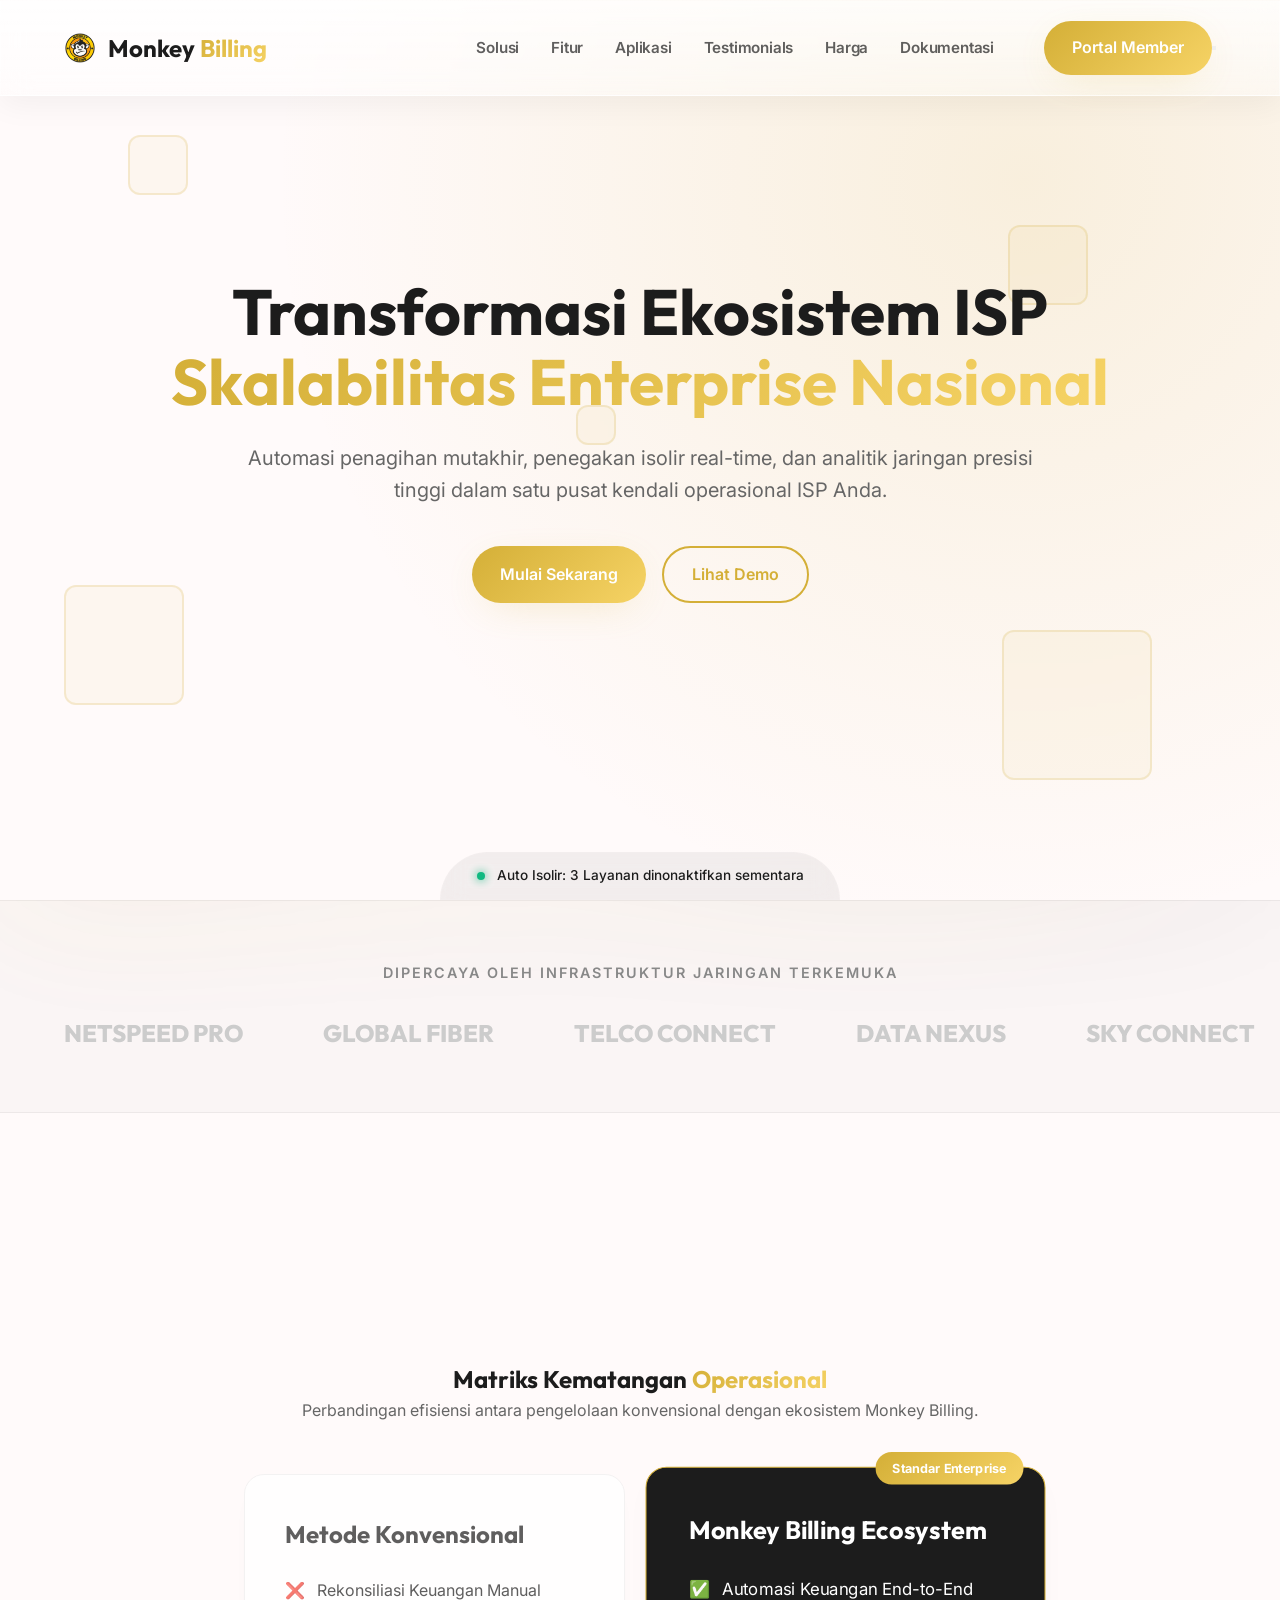
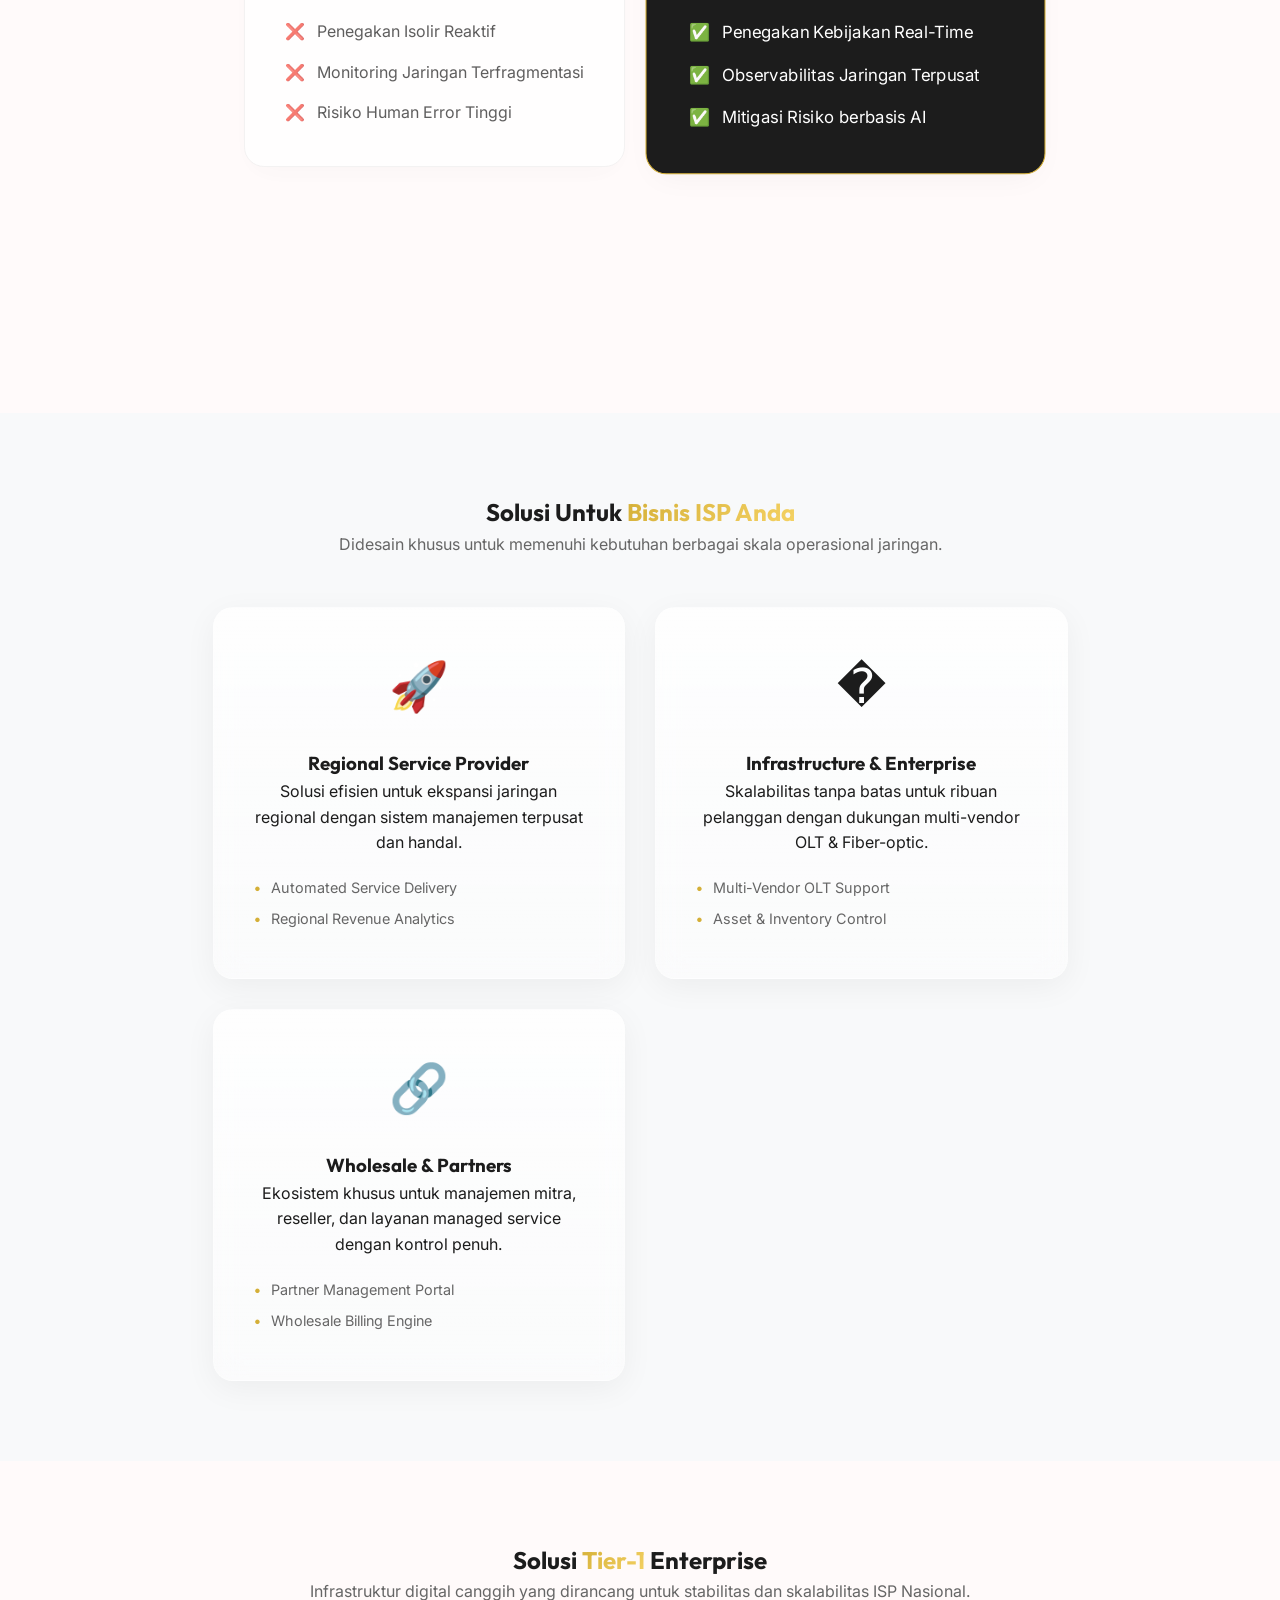
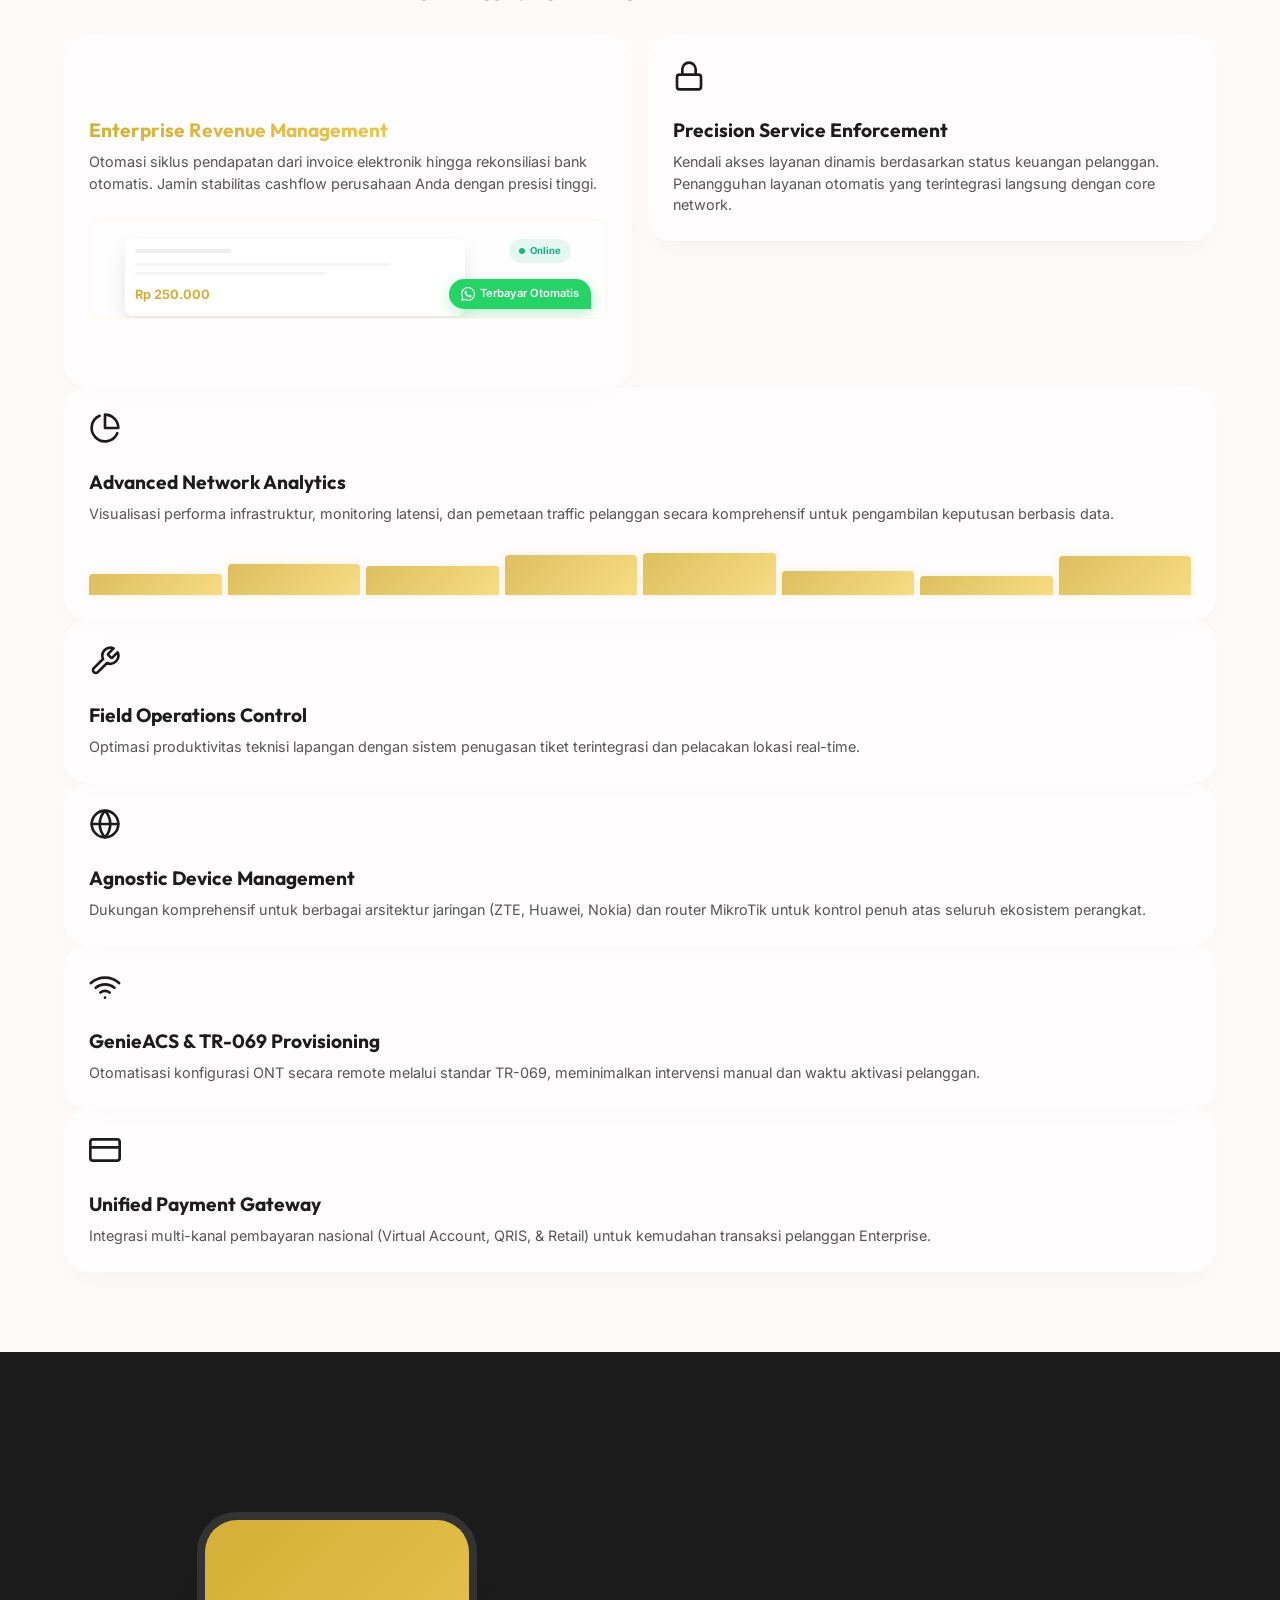
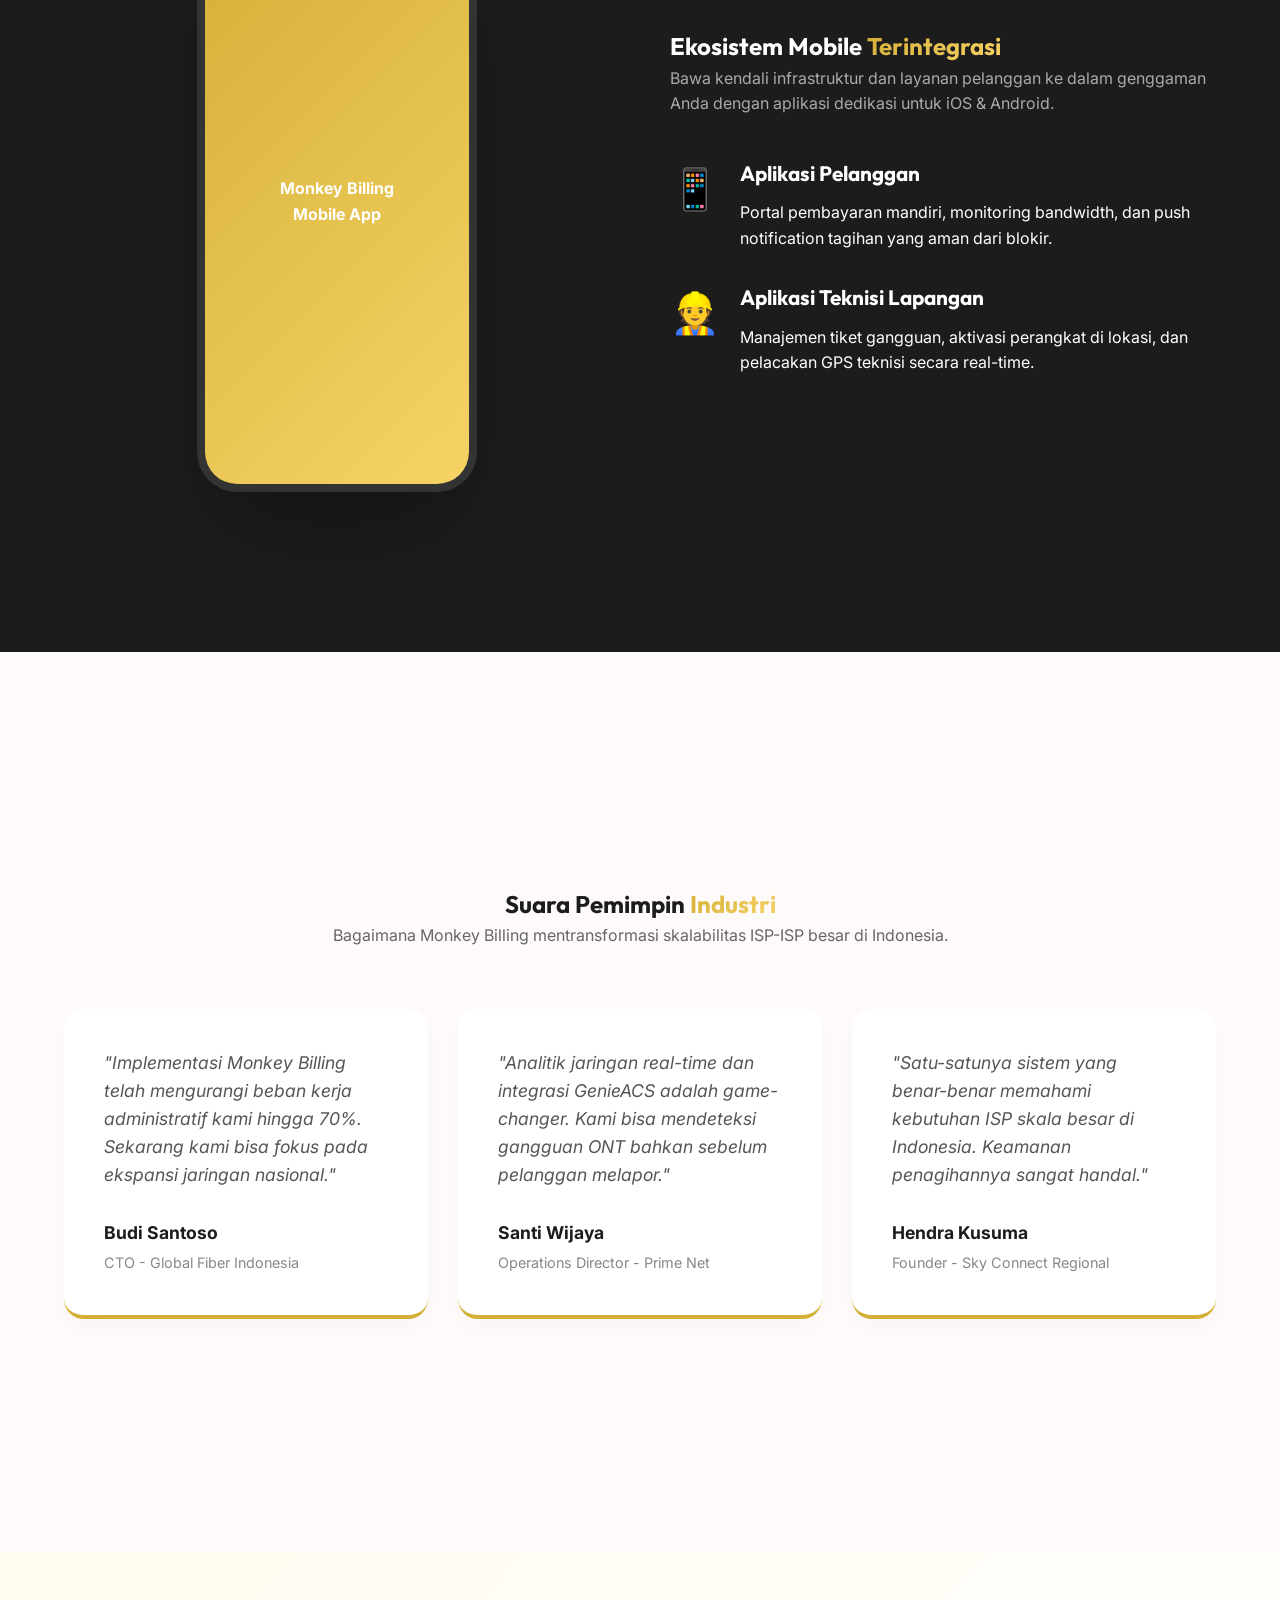
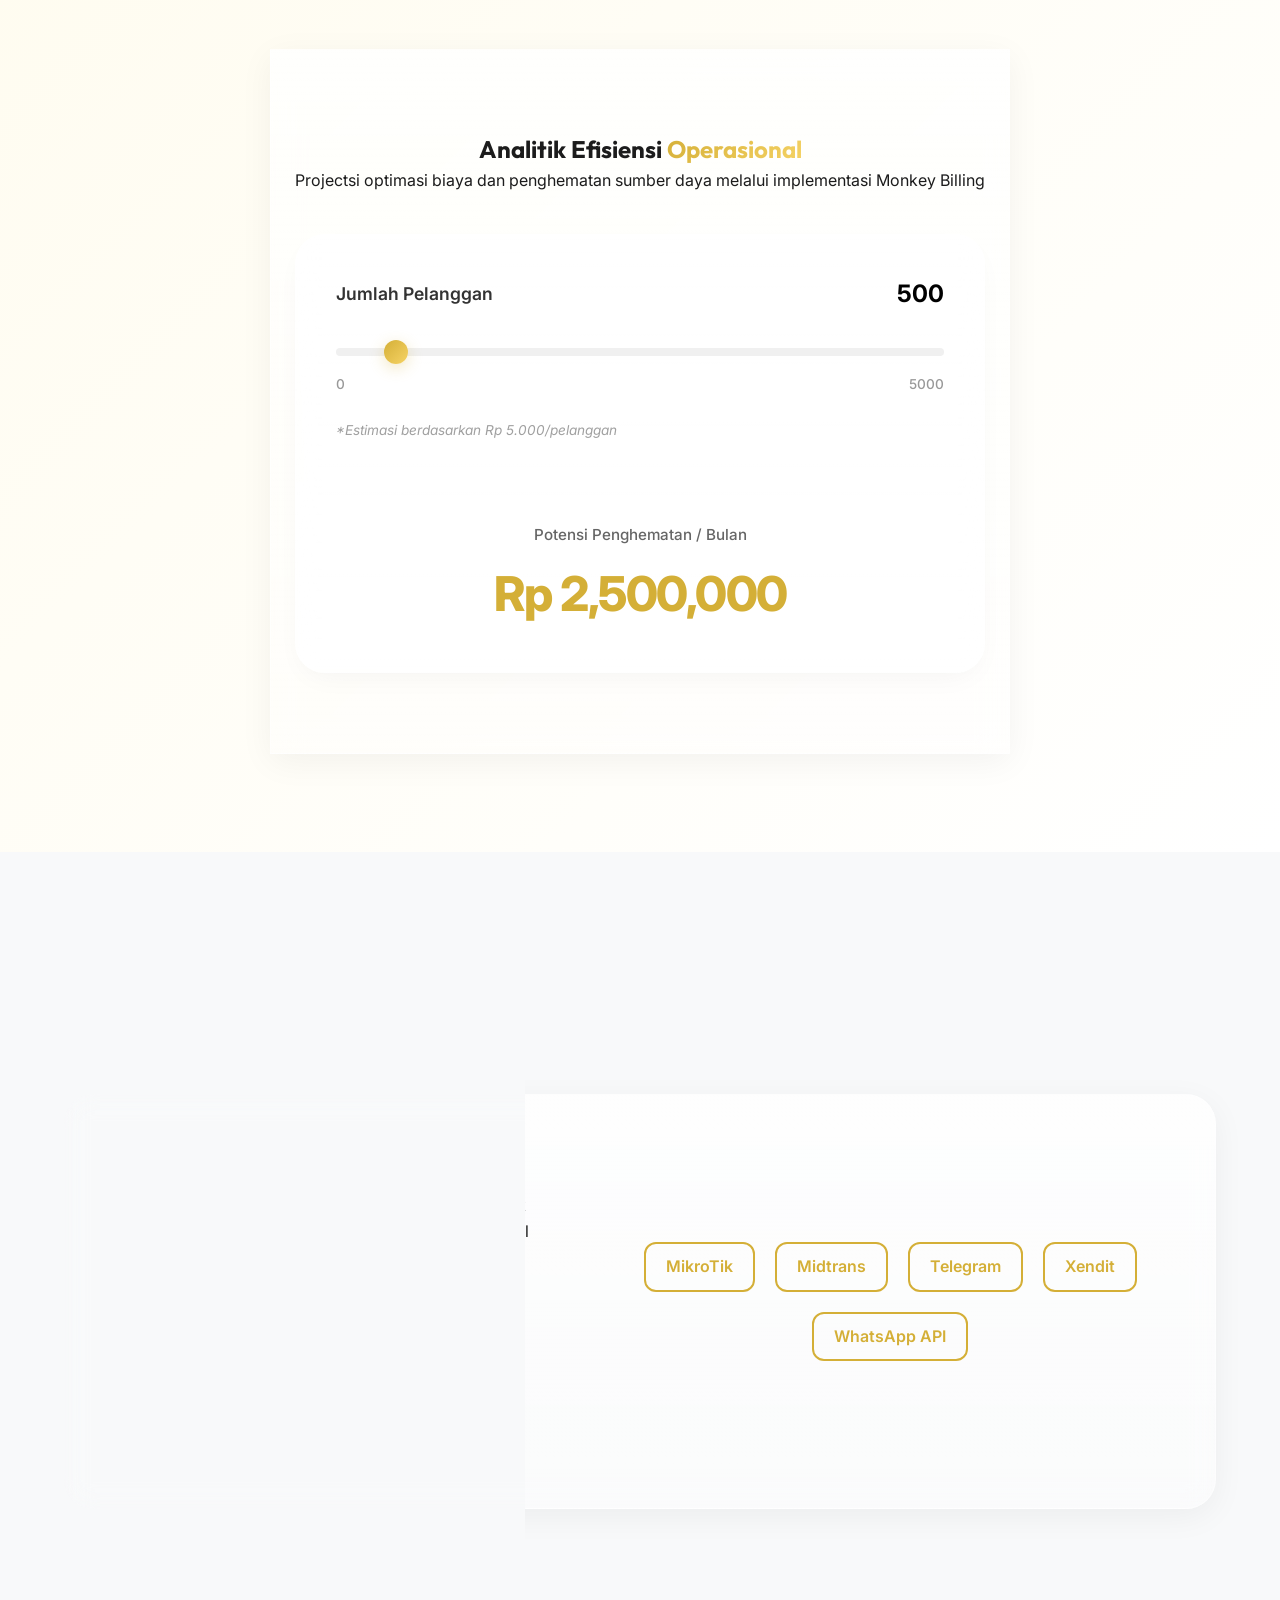
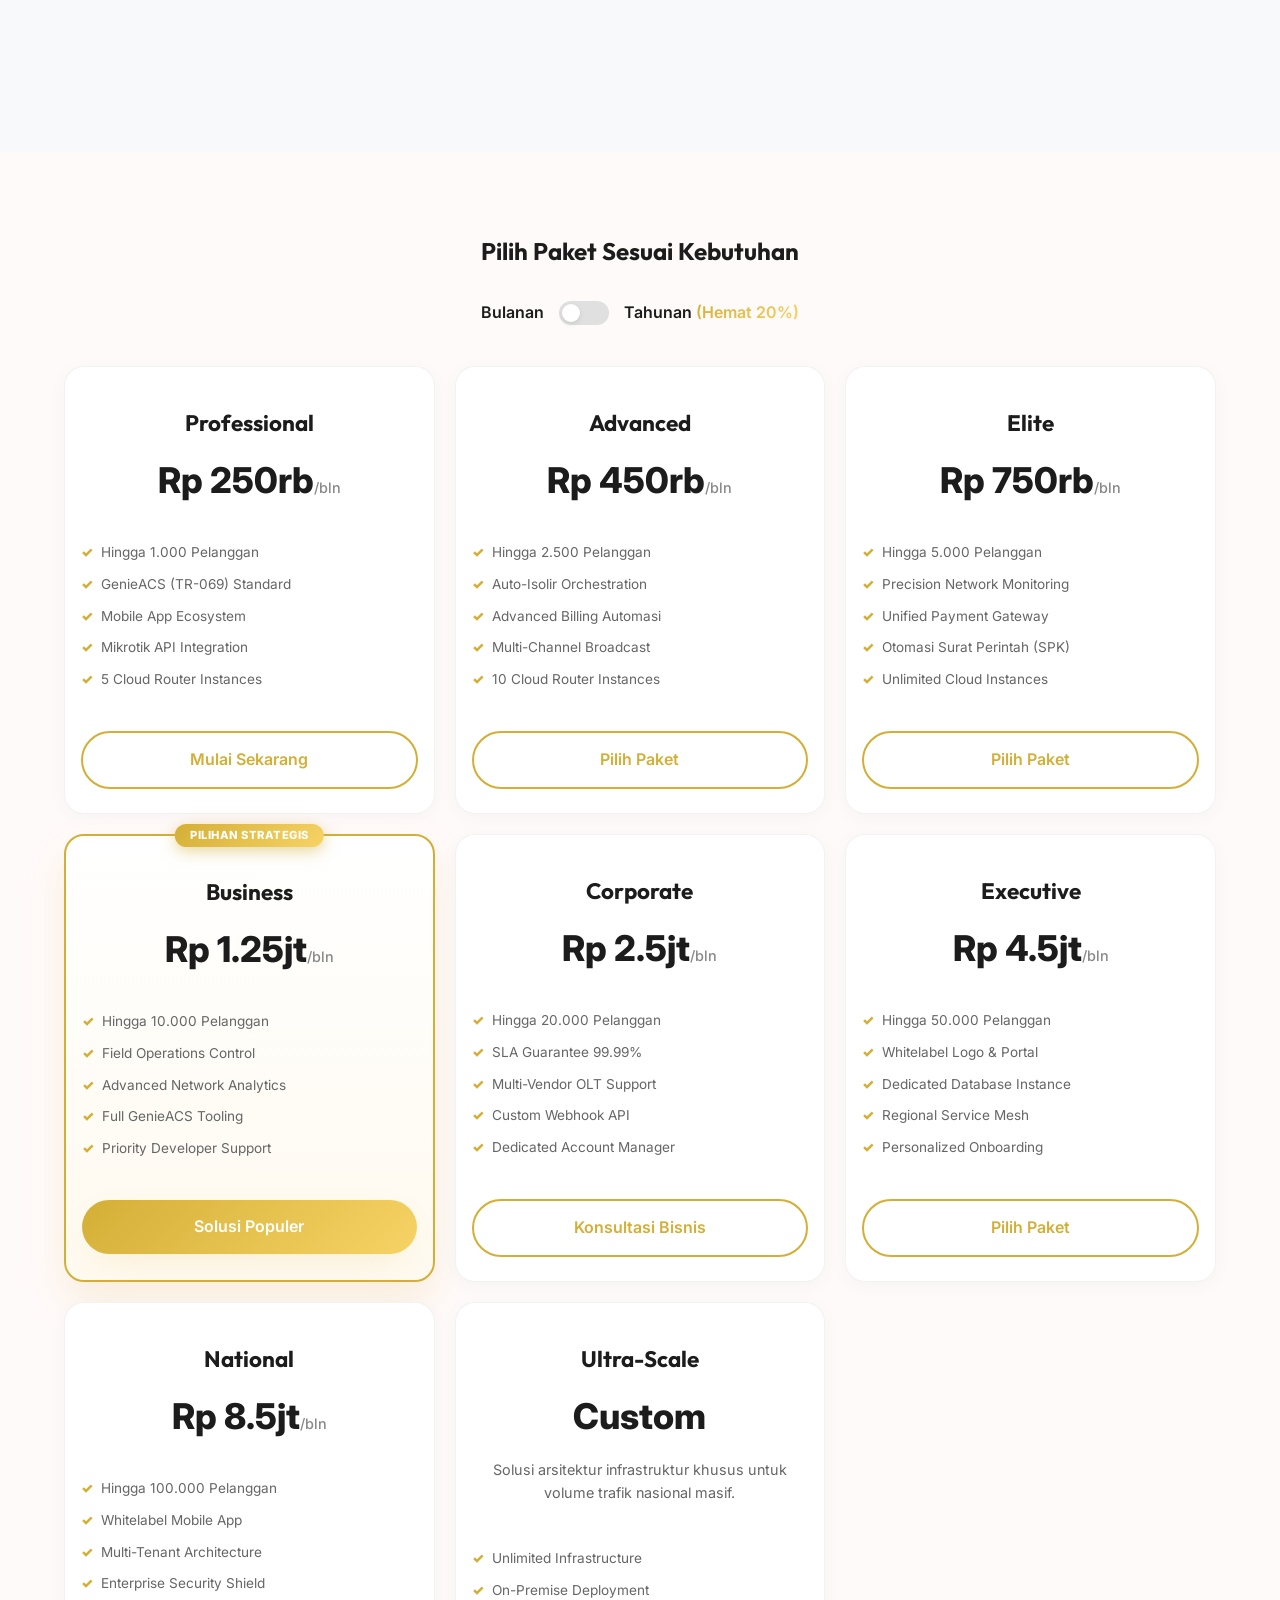
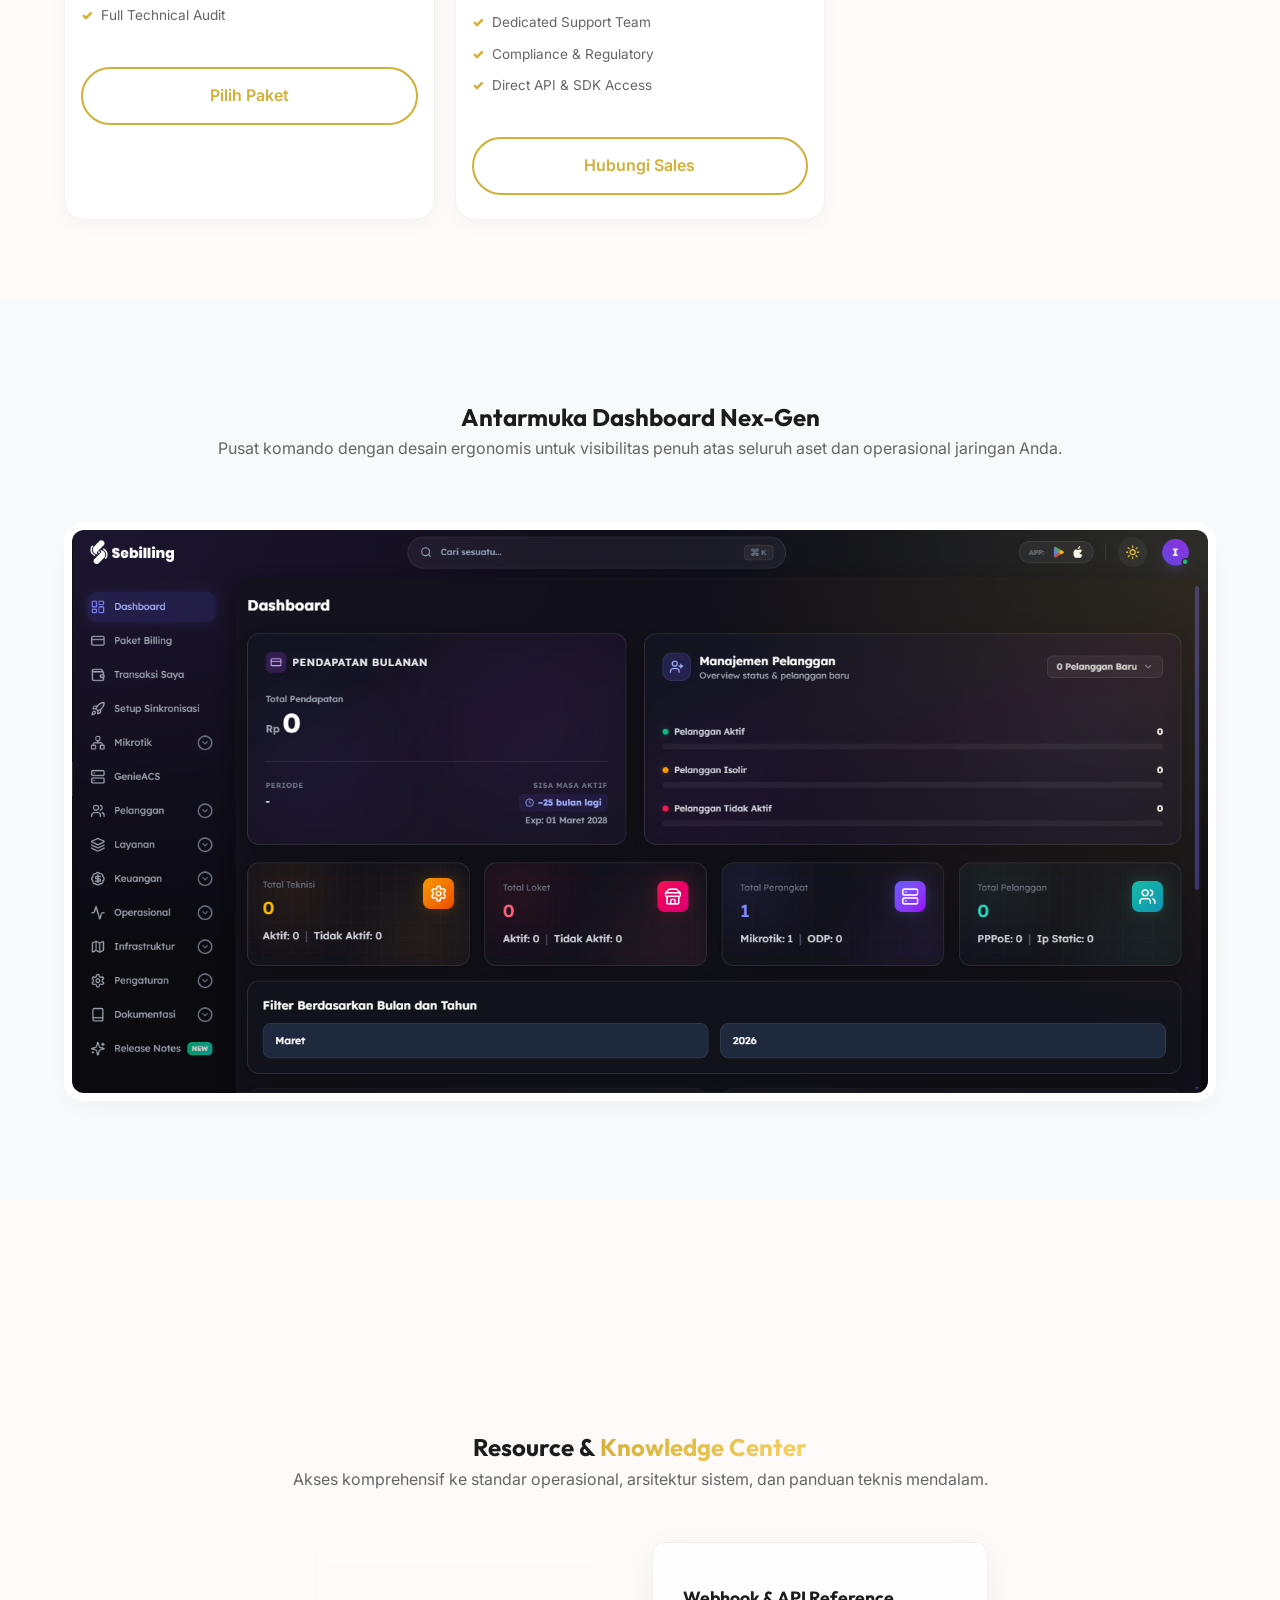
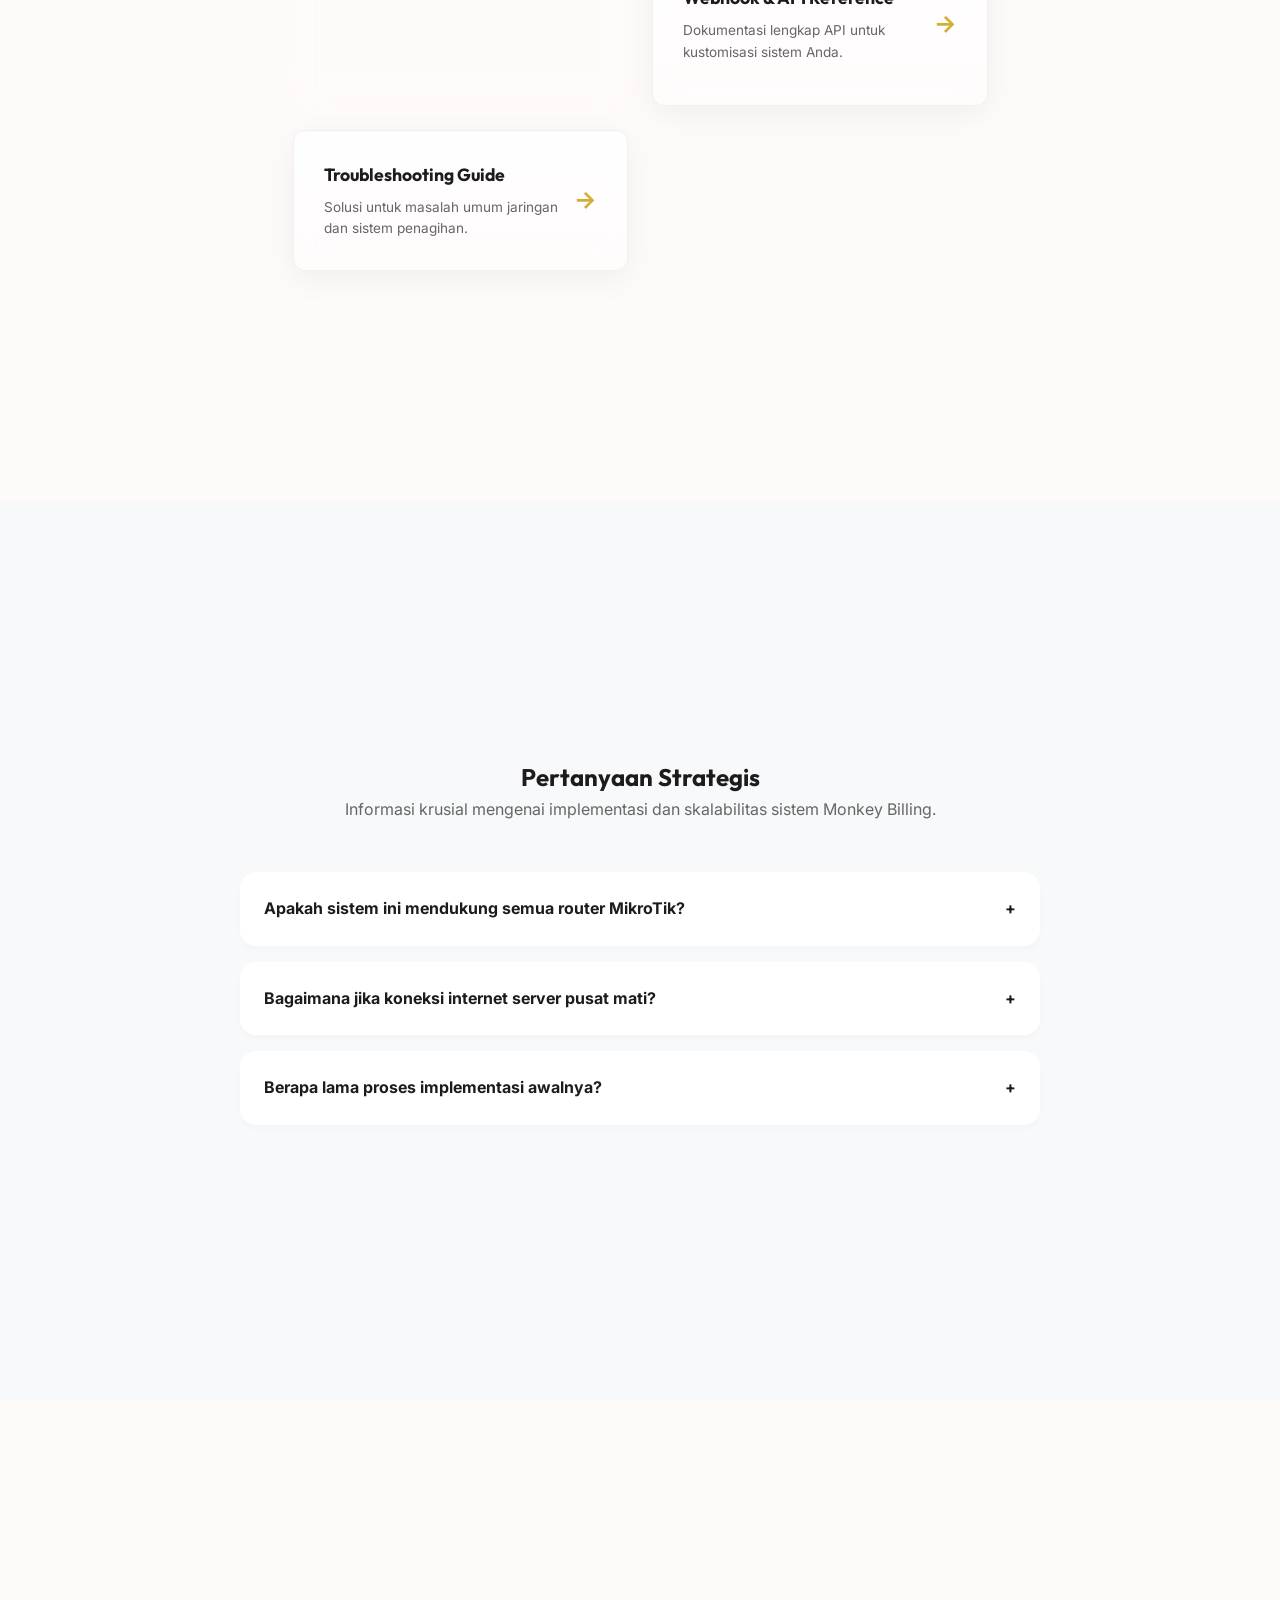
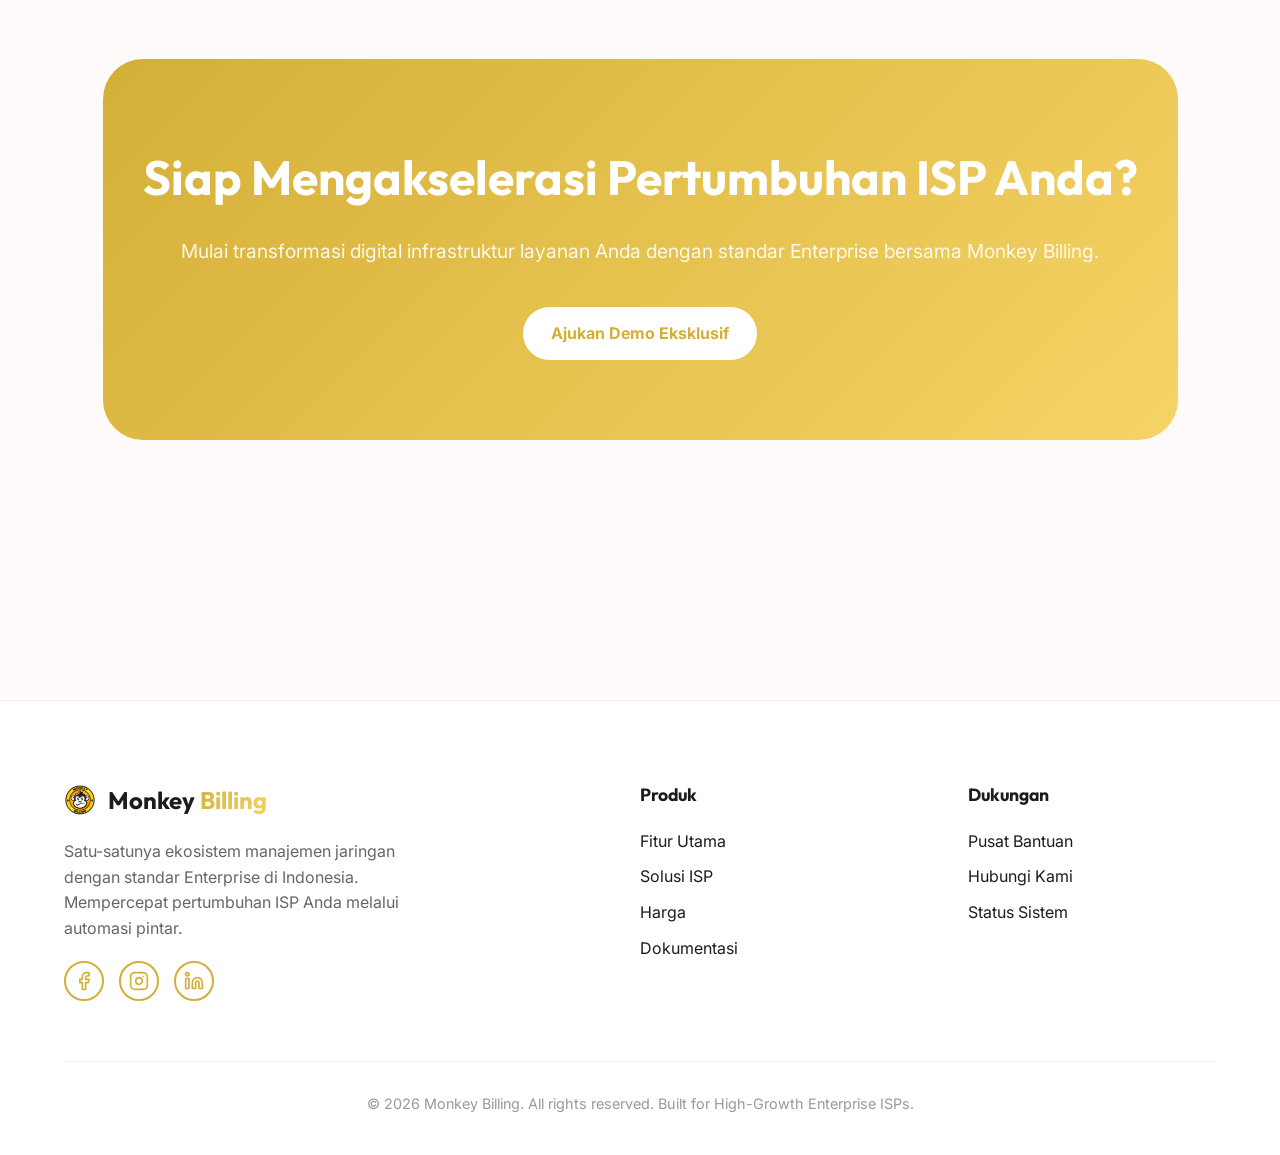
==== index.html @ 2aeefb08 "feat: redesign landing page for Enterprise market, optimize 8-tier pricing grid, and enhance feature" ====
<!DOCTYPE html>
<html lang="id">

<head>
    <meta charset="UTF-8">
    <meta name="viewport" content="width=device-width, initial-scale=1.0">
    <title>Monkey Billing - Ekosistem Manajemen ISP & Skalabilitas Enterprise</title>
    <meta name="description"
        content="Platform manajemen ISP terpadu untuk skala Enterprise. Automasi penagihan mutakhir, penegakan isolir real-time, dan analitik jaringan presisi tinggi.">
    <link rel="stylesheet" href="style.css">
</head>

<body>
    <!-- Background Mesh -->
    <div class="mesh-bg">
        <div class="mesh-circle"></div>
        <div class="mesh-circle"></div>
    </div>

    <!-- Navbar -->
    <nav class="navbar glass">
        <div class="container nav-content">
            <a href="#" class="logo">
                <img src="image/logo_monkey_billing.png" alt="Monkey Billing Logo" class="logo-img">
                <span class="logo-text">Monkey <span class="text-gradient">Billing</span></span>
            </a>
            <ul class="nav-links">
                <li><a href="#solusi">Solusi</a></li>
                <li><a href="#fitur">Fitur</a></li>
                <li><a href="#aplikasi">Aplikasi</a></li>
                <li><a href="#testimonials">Testimonials</a></li>
                <li><a href="#harga" class="nav-link">Harga</a></li>
                <li><a href="#dokumentasi" class="nav-link">Dokumentasi</a></li>
                <li class="mobile-only"><a href="auth.html" class="btn btn-primary mobile-cta">Portal Member</a></li>
            </ul>
            <div class="nav-cta">
                <a href="auth.html" class="btn btn-primary">Portal Member</a>
            </div>
            <button class="menu-toggle" id="menu-toggle" aria-label="Toggle Menu">
                <span></span>
                <span></span>
                <span></span>
            </button>
        </div>
    </nav>

    <main>
        <!-- Hero Section -->
        <section class="hero" id="home">
            <div class="hero-bg-waves"></div>
            <!-- Floating Background Elements -->
            <div class="hero-floating-boxes">
                <div class="floating-box box-1"></div>
                <div class="floating-box box-2"></div>
                <div class="floating-box box-3"></div>
                <div class="floating-box box-4"></div>
                <div class="floating-box box-5"></div>
            </div>
            <div class="container hero-grid">
                <div class="hero-text reveal hero-text-centered">
                    <h1 class="hero-title">Transformasi Ekosistem ISP <br><span class="text-gradient">Skalabilitas
                            Enterprise Nasional</span></h1>
                    <p class="hero-subtitle hero-subtitle-centered">Automasi penagihan mutakhir, penegakan isolir
                        real-time, dan analitik jaringan presisi tinggi dalam satu pusat kendali operasional ISP Anda.
                    </p>
                    <div class="hero-actions hero-actions-centered">
                        <a href="#" class="btn btn-primary">Mulai Sekarang</a>
                        <a href="#" class="btn btn-outline">Lihat Demo</a>
                    </div>
                </div>
            </div>
            <div class="hero-live-ticker glass-dark">
                <div class="ticker-content">
                    <span class="ticker-dot"></span>
                    <span id="ticker-text">Status Jaringan Nasional: 84 Nodes Beroperasi Optimal</span>
                </div>
            </div>
        </section>

        <!-- Partner Logos Marquee -->
        <section class="partners-marquee-section">
            <div class="container">
                <p class="partners-title text-center">Dipercaya oleh Infrastruktur Jaringan Terkemuka</p>
                <div class="partners-marquee">
                    <div class="marquee-content">
                        <!-- We use text for now or placeholder logos if we had them, but standard practice is logos -->
                        <span class="partner-logo">NETSPEED PRO</span>
                        <span class="partner-logo">GLOBAL FIBER</span>
                        <span class="partner-logo">TELCO CONNECT</span>
                        <span class="partner-logo">DATA NEXUS</span>
                        <span class="partner-logo">SKY CONNECT</span>
                        <span class="partner-logo">PRIME NET</span>
                        <!-- Duplicate for seamless loop -->
                        <span class="partner-logo">NETSPEED PRO</span>
                        <span class="partner-logo">GLOBAL FIBER</span>
                        <span class="partner-logo">TELCO CONNECT</span>
                        <span class="partner-logo">DATA NEXUS</span>
                        <span class="partner-logo">SKY CONNECT</span>
                        <span class="partner-logo">PRIME NET</span>
                    </div>
                </div>
            </div>
        </section>

        <!-- Operational Maturity Comparison -->
        <section class="section-padding" id="maturity">
            <div class="container">
                <div class="text-center reveal">
                    <h2 class="section-title">Matriks Kematangan <span class="text-gradient">Operasional</span></h2>
                    <p style="margin-bottom: 50px; color: #666;">Perbandingan efisiensi antara pengelolaan konvensional
                        dengan ekosistem Monkey Billing.</p>
                </div>
                <div class="comparison-grid reveal">
                    <div class="comparison-card conventional">
                        <h3>Metode Konvensional</h3>
                        <ul>
                            <li><span class="icon">❌</span> Rekonsiliasi Keuangan Manual</li>
                            <li><span class="icon">❌</span> Penegakan Isolir Reaktif</li>
                            <li><span class="icon">❌</span> Monitoring Jaringan Terfragmentasi</li>
                            <li><span class="icon">❌</span> Risiko Human Error Tinggi</li>
                        </ul>
                    </div>
                    <div class="comparison-card monkey-enterprise">
                        <div class="card-badge">Standar Enterprise</div>
                        <h3>Monkey Billing Ecosystem</h3>
                        <ul>
                            <li><span class="icon">✅</span> Automasi Keuangan End-to-End</li>
                            <li><span class="icon">✅</span> Penegakan Kebijakan Real-Time</li>
                            <li><span class="icon">✅</span> Observabilitas Jaringan Terpusat</li>
                            <li><span class="icon">✅</span> Mitigasi Risiko berbasis AI</li>
                        </ul>
                    </div>
                </div>
            </div>
        </section>

        <!-- Solutions Section -->
        <section class="section-padding bg-light" id="solusi">
            <div class="container">
                <div class="text-center reveal">
                    <h2 class="section-title">Solusi Untuk <span class="text-gradient">Bisnis ISP Anda</span></h2>
                    <p style="margin-bottom: 50px; color: #666;">Didesain khusus untuk memenuhi kebutuhan berbagai skala
                        operasional jaringan.</p>
                </div>
                <div class="solutions-grid">
                    <div class="solution-card glass reveal">
                        <div class="solution-icon">🚀</div>
                        <h3>Regional Service Provider</h3>
                        <p>Solusi efisien untuk ekspansi jaringan regional dengan sistem manajemen terpusat dan handal.
                        </p>
                        <ul class="solution-features">
                            <li>Automated Service Delivery</li>
                            <li>Regional Revenue Analytics</li>
                        </ul>
                    </div>
                    <div class="solution-card glass reveal">
                        <div class="solution-icon">�️</div>
                        <h3>Infrastructure & Enterprise</h3>
                        <p>Skalabilitas tanpa batas untuk ribuan pelanggan dengan dukungan multi-vendor OLT &
                            Fiber-optic.</p>
                        <ul class="solution-features">
                            <li>Multi-Vendor OLT Support</li>
                            <li>Asset & Inventory Control</li>
                        </ul>
                    </div>
                    <div class="solution-card glass reveal">
                        <div class="solution-icon">🔗</div>
                        <h3>Wholesale & Partners</h3>
                        <p>Ekosistem khusus untuk manajemen mitra, reseller, dan layanan managed service dengan kontrol
                            penuh.</p>
                        <ul class="solution-features">
                            <li>Partner Management Portal</li>
                            <li>Wholesale Billing Engine</li>
                        </ul>
                    </div>
                </div>
            </div>
        </section>

        <!-- Features Section -->
        <section class="section-padding" id="fitur">
            <div class="container">
                <div class="text-center reveal">
                    <h2 class="section-title">Solusi <span class="text-gradient">Tier-1</span> Enterprise</h2>
                    <p style="margin-bottom: 30px; color: #666;">Infrastruktur digital canggih yang dirancang untuk
                        stabilitas dan skalabilitas ISP Nasional.</p>
                </div>
                <div class="features-bento">
                    <!-- Feature 1: Large (Billing) -->
                    <div class="feature-card bento-lg reveal-left">
                        <div class="feature-icon">
                            <svg width="32" height="32" viewBox="0 0 24 24" fill="none" stroke="currentColor"
                                stroke-width="2" stroke-linecap="round" stroke-linejoin="round" class="text-gradient">
                                <line x1="12" y1="1" x2="12" y2="23"></line>
                                <path d="M17 5H9.5a3.5 3.5 0 0 0 0 7h5a3.5 3.5 0 0 1 0 7H6"></path>
                            </svg>
                        </div>
                        <h3 class="text-gradient">Enterprise Revenue Management</h3>
                        <p>Otomasi siklus pendapatan dari invoice elektronik hingga rekonsiliasi bank otomatis. Jamin
                            stabilitas cashflow perusahaan Anda dengan presisi tinggi.</p>
                        <div class="bento-visual gold-glow-inner">
                            <div class="automation-ui-mockup">
                                <div class="mini-invoice reveal-up">
                                    <div class="invoice-header"></div>
                                    <div class="invoice-line"></div>
                                    <div class="invoice-line" style="width: 60%;"></div>
                                    <div class="invoice-price">Rp 250.000</div>
                                </div>
                                <div class="wa-bubble reveal-right">
                                    <svg width="14" height="14" viewBox="0 0 24 24" fill="currentColor">
                                        <path
                                            d="M17.472 14.382c-.297-.149-1.758-.867-2.03-.967-.273-.099-.471-.148-.67.15-.197.297-.767.966-.94 1.164-.173.199-.347.223-.644.075-.297-.15-1.255-.463-2.39-1.475-.883-.788-1.48-1.761-1.653-2.059-.173-.297-.018-.458.13-.606.134-.133.298-.347.446-.52.149-.174.198-.298.298-.497.099-.198.05-.371-.025-.52-.075-.149-.669-1.612-.916-2.207-.242-.579-.487-.5-.669-.51-.173-.008-.371-.01-.57-.01-.198 0-.52.074-.792.372-.272.297-1.04 1.016-1.04 2.479 0 1.462 1.065 2.875 1.213 3.074.149.198 2.096 3.2 5.077 4.487.709.306 1.262.489 1.694.625.712.227 1.36.195 1.871.118.571-.085 1.758-.719 2.006-1.413.248-.694.248-1.289.173-1.413-.074-.124-.272-.198-.57-.347m-5.421 7.403h-.004a9.87 9.87 0 01-5.031-1.378l-.361-.214-3.741.982.998-3.648-.235-.374a9.86 9.86 0 01-1.51-5.26c.001-5.45 4.436-9.884 9.888-9.884 2.64 0 5.122 1.03 6.988 2.898a9.825 9.825 0 012.893 6.994c-.003 5.45-4.437 9.884-9.885 9.884m8.413-18.297A11.815 11.815 0 0012.05 0C5.495 0 .16 5.335.157 11.892c0 2.096.547 4.142 1.588 5.945L0 24l6.335-1.662c1.72.94 3.659 1.437 5.634 1.437h.005c6.554 0 11.89-5.335 11.893-11.893a11.821 11.821 0 00-3.48-8.413z" />
                                    </svg>
                                    Terbayar Otomatis
                                </div>
                                <div class="status-badge pulse">
                                    <div class="dot"></div> Online
                                </div>
                            </div>
                        </div>
                    </div>
                    <!-- Feature 2: Wide (Isolir) -->
                    <div class="feature-card bento-wide reveal-right">
                        <div class="feature-icon">
                            <svg width="32" height="32" viewBox="0 0 24 24" fill="none" stroke="currentColor"
                                stroke-width="2" stroke-linecap="round" stroke-linejoin="round">
                                <rect x="3" y="11" width="18" height="11" rx="2" ry="2"></rect>
                                <path d="M7 11V7a5 5 0 0 1 10 0v4"></path>
                            </svg>
                        </div>
                        <h3>Precision Service Enforcement</h3>
                        <p>Kendali akses layanan dinamis berdasarkan status keuangan pelanggan. Penangguhan layanan
                            otomatis yang terintegrasi langsung dengan core network.</p>
                    </div>
                </div>
                <!-- Feature 3: Tall (Monitoring) -->
                <div class="feature-card bento-tall reveal-left">
                    <div class="feature-icon">
                        <svg width="32" height="32" viewBox="0 0 24 24" fill="none" stroke="currentColor"
                            stroke-width="2" stroke-linecap="round" stroke-linejoin="round">
                            <path d="M21.21 15.89A10 10 0 1 1 8 2.83"></path>
                            <path d="M22 12A10 10 0 0 0 12 2v10z"></path>
                        </svg>
                    </div>
                    <h3>Advanced Network Analytics</h3>
                    <p>Visualisasi performa infrastruktur, monitoring latensi, dan pemetaan traffic pelanggan secara
                        komprehensif untuk pengambilan keputusan berbasis data.</p>
                    <div class="mini-chart">
                        <div class="bar" style="height: 40%; animation-delay: 0.1s;"></div>
                        <div class="bar" style="height: 75%; animation-delay: 0.3s;"></div>
                        <div class="bar" style="height: 55%; animation-delay: 0.2s;"></div>
                        <div class="bar" style="height: 90%; animation-delay: 0.5s;"></div>
                        <div class="bar" style="height: 65%; animation-delay: 0.4s;"></div>
                        <div class="bar" style="height: 85%; animation-delay: 0.6s;"></div>
                        <div class="bar" style="height: 50%; animation-delay: 0.3s;"></div>
                        <div class="bar" style="height: 70%; animation-delay: 0.1s;"></div>
                    </div>
                </div>
                <!-- Feature 4: Small (Technician) -->
                <div class="feature-card reveal-right">
                    <div class="feature-icon">
                        <svg width="32" height="32" viewBox="0 0 24 24" fill="none" stroke="currentColor"
                            stroke-width="2" stroke-linecap="round" stroke-linejoin="round">
                            <path
                                d="M14.7 6.3a1 1 0 0 0 0 1.4l1.6 1.6a1 1 0 0 0 1.4 0l3.77-3.77a6 6 0 0 1-7.94 7.94l-6.91 6.91a2.12 2.12 0 0 1-3-3l6.91-6.91a6 6 0 0 1 7.94-7.94l-3.76 3.76z">
                            </path>
                        </svg>
                    </div>
                    <h3>Field Operations Control</h3>
                    <p>Optimasi produktivitas teknisi lapangan dengan sistem penugasan tiket terintegrasi dan pelacakan
                        lokasi real-time.</p>
                </div>
                <!-- Feature 5: Wide (Device Management) -->
                <div class="feature-card bento-wide reveal-left">
                    <div class="feature-icon">
                        <svg width="32" height="32" viewBox="0 0 24 24" fill="none" stroke="currentColor"
                            stroke-width="2" stroke-linecap="round" stroke-linejoin="round">
                            <circle cx="12" cy="12" r="10"></circle>
                            <line x1="2" y1="12" x2="22" y2="12"></line>
                            <path
                                d="M12 2a15.3 15.3 0 0 1 4 10 15.3 15.3 0 0 1-4 10 15.3 15.3 0 0 1-4-10 15.3 15.3 0 0 1 4-10z">
                            </path>
                        </svg>
                    </div>
                    <h3>Agnostic Device Management</h3>
                    <p>Dukungan komprehensif untuk berbagai arsitektur jaringan (ZTE, Huawei, Nokia) dan router MikroTik
                        untuk kontrol penuh atas seluruh ekosistem perangkat.</p>
                </div>
                <!-- Feature 6: GenieACS Integration -->
                <div class="feature-card bento-wide reveal-right">
                    <div class="feature-icon">
                        <svg width="32" height="32" viewBox="0 0 24 24" fill="none" stroke="currentColor"
                            stroke-width="2" stroke-linecap="round" stroke-linejoin="round">
                            <path d="M5 12.55a11 11 0 0 1 14.08 0"></path>
                            <path d="M1.42 9a16 16 0 0 1 21.16 0"></path>
                            <path d="M8.53 16.11a6 6 0 0 1 6.95 0"></path>
                            <line x1="12" y1="20" x2="12.01" y2="20"></line>
                        </svg>
                    </div>
                    <h3>GenieACS & TR-069 Provisioning</h3>
                    <p>Otomatisasi konfigurasi ONT secara remote melalui standar TR-069, meminimalkan intervensi manual
                        dan waktu aktivasi pelanggan.</p>
                </div>
                <!-- Feature 7: Small (Payment) -->
                <div class="feature-card reveal-left">
                    <div class="feature-icon">
                        <svg width="32" height="32" viewBox="0 0 24 24" fill="none" stroke="currentColor"
                            stroke-width="2" stroke-linecap="round" stroke-linejoin="round">
                            <rect x="1" y="4" width="22" height="16" rx="2" ry="2"></rect>
                            <line x1="1" y1="10" x2="23" y2="10"></line>
                        </svg>
                    </div>
                    <h3>Unified Payment Gateway</h3>
                    <p>Integrasi multi-kanal pembayaran nasional (Virtual Account, QRIS, & Retail) untuk kemudahan
                        transaksi pelanggan Enterprise.</p>
                </div>
            </div>
            </div>
            </div>
        </section>

        <!-- Mobile Ecosystem Section -->
        <section class="section-padding bg-dark" id="aplikasi" style="color: white; background: var(--charcoal);">
            <div class="container">
                <div class="mobile-ecosystem-grid">
                    <div class="ecosystem-visual reveal-left">
                        <div class="phone-mockup">
                            <!-- In a real app we'd use an image here -->
                            <div
                                style="width: 100%; height: 100%; background: var(--gold-gradient); display: flex; align-items: center; justify-content: center; color: white; font-weight: bold; text-align: center; padding: 20px;">
                                Monkey Billing <br> Mobile App
                            </div>
                        </div>
                    </div>
                    <div class="ecosystem-text reveal-right">
                        <h2 class="section-title" style="color: white; text-align: left;">Ekosistem Mobile <span
                                class="text-gradient">Terintegrasi</span></h2>
                        <p style="margin-bottom: 40px; color: #aaa;">Bawa kendali infrastruktur dan layanan pelanggan ke
                            dalam genggaman Anda dengan aplikasi dedikasi untuk iOS & Android.</p>

                        <div class="ecosystem-features">
                            <div class="eco-item">
                                <div class="eco-icon">📱</div>
                                <div class="eco-text">
                                    <h3>Aplikasi Pelanggan</h3>
                                    <p>Portal pembayaran mandiri, monitoring bandwidth, dan push notification tagihan
                                        yang aman dari blokir.</p>
                                </div>
                            </div>
                            <div class="eco-item">
                                <div class="eco-icon">👷</div>
                                <div class="eco-text">
                                    <h3>Aplikasi Teknisi Lapangan</h3>
                                    <p>Manajemen tiket gangguan, aktivasi perangkat di lokasi, dan pelacakan GPS teknisi
                                        secara real-time.</p>
                                </div>
                            </div>
                        </div>
                    </div>
                </div>
            </div>
        </section>

        <!-- Testimonials Section -->
        <section class="section-padding" id="testimonials">
            <div class="container reveal">
                <div class="text-center">
                    <h2 class="section-title">Suara Pemimpin <span class="text-gradient">Industri</span></h2>
                    <p style="margin-bottom: 60px; color: #666;">Bagaimana Monkey Billing mentransformasi skalabilitas
                        ISP-ISP besar di Indonesia.</p>
                </div>
                <div class="testimonial-grid">
                    <div class="testimonial-card">
                        <p class="quote">"Implementasi Monkey Billing telah mengurangi beban kerja administratif kami
                            hingga 70%. Sekarang kami bisa fokus pada ekspansi jaringan nasional."</p>
                        <div class="author-info">
                            <span class="author-name">Budi Santoso</span>
                            <span class="author-title">CTO - Global Fiber Indonesia</span>
                        </div>
                    </div>
                    <div class="testimonial-card">
                        <p class="quote">"Analitik jaringan real-time dan integrasi GenieACS adalah game-changer. Kami
                            bisa mendeteksi gangguan ONT bahkan sebelum pelanggan melapor."</p>
                        <div class="author-info">
                            <span class="author-name">Santi Wijaya</span>
                            <span class="author-title">Operations Director - Prime Net</span>
                        </div>
                    </div>
                    <div class="testimonial-card">
                        <p class="quote">"Satu-satunya sistem yang benar-benar memahami kebutuhan ISP skala besar di
                            Indonesia. Keamanan penagihannya sangat handal."</p>
                        <div class="author-info">
                            <span class="author-name">Hendra Kusuma</span>
                            <span class="author-title">Founder - Sky Connect Regional</span>
                        </div>
                    </div>
                </div>
            </div>
        </section>

        <!-- ROI Calculator Section -->
        <section class="section-padding bg-gold-light" id="kalkulator">
            <div class="container reveal">
                <div class="calculator-wrapper glass">
                    <div class="calculator-text">
                        <h2 class="section-title">Analitik Efisiensi <span class="text-gradient">Operasional</span></h2>
                        <p>Projectsi optimasi biaya dan penghematan sumber daya melalui implementasi Monkey Billing</p>
                    </div>

                    <div class="roi-card reveal-up">
                        <div class="roi-card-body">
                            <div class="input-row">
                                <span class="input-label">Jumlah Pelanggan</span>
                                <span id="sub-count" class="input-value">500</span>
                            </div>

                            <div class="slider-wrapper">
                                <input type="range" id="subscriber-range" min="100" max="5000" step="100" value="500"
                                    class="roi-slider">
                                <div class="slider-range-labels">
                                    <span>0</span>
                                    <span>5000</span>
                                </div>
                            </div>

                            <p class="calc-note">*Estimasi berdasarkan Rp 5.000/pelanggan</p>
                        </div>

                        <div class="roi-card-footer">
                            <span class="result-label">Potensi Penghematan / Bulan</span>
                            <span class="roi-val" id="savings-val">Rp 2.500.000</span>
                        </div>
                    </div>
                </div>
            </div>
        </section>

        <!-- Integration Section -->
        <section class="section-padding bg-light" id="integrasi">
            <div class="container reveal">
                <div class="integration-wrapper glass">
                    <div class="integration-text">
                        <h2 class="section-title">Interoperabilitas Sistem</h2>
                        <p>Monkey Billing mengadopsi standar API terbuka untuk konektivitas tanpa hambatan dengan
                            ekosistem digital Enterprise Anda.</p>
                        <ul class="integration-features" style="margin-top: 25px; list-style: none; padding: 0;">
                            <li style="display: flex; align-items: center; gap: 12px; margin-bottom: 15px;">
                                <div class="integration-icon-wrapper">
                                    <svg width="20" height="20" viewBox="0 0 24 24" fill="none" stroke="currentColor"
                                        stroke-width="2" stroke-linecap="round" stroke-linejoin="round">
                                        <rect x="2" y="2" width="20" height="8" rx="2" ry="2"></rect>
                                        <rect x="2" y="14" width="20" height="8" rx="2" ry="2"></rect>
                                        <line x1="6" y1="6" x2="6.01" y2="6"></line>
                                        <line x1="6" y1="18" x2="6.01" y2="18"></line>
                                    </svg>
                                </div>
                                <span>API-first architecture</span>
                            </li>
                            <li style="display: flex; align-items: center; gap: 12px; margin-bottom: 15px;">
                                <div class="integration-icon-wrapper">
                                    <svg width="20" height="20" viewBox="0 0 24 24" fill="none" stroke="currentColor"
                                        stroke-width="2" stroke-linecap="round" stroke-linejoin="round">
                                        <path d="M10 13a5 5 0 0 0 7.54.54l3-3a5 5 0 0 0-7.07-7.07l-1.72 1.71"></path>
                                        <path d="M14 11a5 5 0 0 0-7.54-.54l-3 3a5 5 0 0 0 7.07 7.07l1.71-1.71"></path>
                                    </svg>
                                </div>
                                <span>Webhooks support</span>
                            </li>
                            <li style="display: flex; align-items: center; gap: 12px; margin-bottom: 15px;">
                                <div class="integration-icon-wrapper">
                                    <svg width="20" height="20" viewBox="0 0 24 24" fill="none" stroke="currentColor"
                                        stroke-width="2" stroke-linecap="round" stroke-linejoin="round">
                                        <polyline points="16 18 22 12 16 6"></polyline>
                                        <polyline points="8 6 2 12 8 18"></polyline>
                                    </svg>
                                </div>
                                <span>Custom integration via SDK</span>
                            </li>
                        </ul>
                    </div>
                    <div class="integration-logos">
                        <div class="btn btn-outline"
                            style="padding: 10px 20px; border-radius: 12px; pointer-events: none;">MikroTik</div>
                        <div class="btn btn-outline"
                            style="padding: 10px 20px; border-radius: 12px; pointer-events: none;">Midtrans</div>
                        <div class="btn btn-outline"
                            style="padding: 10px 20px; border-radius: 12px; pointer-events: none;">Telegram</div>
                        <div class="btn btn-outline"
                            style="padding: 10px 20px; border-radius: 12px; pointer-events: none;">Xendit</div>
                        <div class="btn btn-outline"
                            style="padding: 10px 20px; border-radius: 12px; pointer-events: none;">WhatsApp API</div>
                    </div>
                </div>
            </div>
        </section>

        <!-- Pricing Section -->
        <section class="section-padding" id="harga">
            <div class="container">
                <div class="text-center reveal">
                    <h2 class="section-title">Pilih Paket Sesuai Kebutuhan</h2>
                    <div class="pricing-toggle">
                        <span>Bulanan</span>
                        <label class="switch">
                            <input type="checkbox" id="billing-toggle">
                            <span class="slider"></span>
                        </label>
                        <span>Tahunan <span class="text-gradient">(Hemat 20%)</span></span>
                    </div>
                </div>

                <div class="pricing-grid">
                    <!-- Professional -->
                    <div class="pricing-card reveal">
                        <h3>Professional</h3>
                        <div class="price">Rp <span class="price-val" data-monthly="250rb"
                                data-yearly="2.5jt">250rb</span><span class="price-suffix">/bln</span></div>
                        <ul class="price-features">
                            <li>Hingga 1.000 Pelanggan</li>
                            <li>GenieACS (TR-069) Standard</li>
                            <li>Mobile App Ecosystem</li>
                            <li>Mikrotik API Integration</li>
                            <li>5 Cloud Router Instances</li>
                        </ul>
                        <a href="#" class="btn btn-outline" style="width: 100%;">Mulai Sekarang</a>
                    </div>
                    <!-- Advanced -->
                    <div class="pricing-card reveal">
                        <h3>Advanced</h3>
                        <div class="price">Rp <span class="price-val" data-monthly="450rb"
                                data-yearly="4.5jt">450rb</span><span class="price-suffix">/bln</span></div>
                        <ul class="price-features">
                            <li>Hingga 2.500 Pelanggan</li>
                            <li>Auto-Isolir Orchestration</li>
                            <li>Advanced Billing Automasi</li>
                            <li>Multi-Channel Broadcast</li>
                            <li>10 Cloud Router Instances</li>
                        </ul>
                        <a href="#" class="btn btn-outline" style="width: 100%;">Pilih Paket</a>
                    </div>
                    <!-- Elite -->
                    <div class="pricing-card reveal">
                        <h3>Elite</h3>
                        <div class="price">Rp <span class="price-val" data-monthly="750rb"
                                data-yearly="7.5jt">750rb</span><span class="price-suffix">/bln</span></div>
                        <ul class="price-features">
                            <li>Hingga 5.000 Pelanggan</li>
                            <li>Precision Network Monitoring</li>
                            <li>Unified Payment Gateway</li>
                            <li>Otomasi Surat Perintah (SPK)</li>
                            <li>Unlimited Cloud Instances</li>
                        </ul>
                        <a href="#" class="btn btn-outline" style="width: 100%;">Pilih Paket</a>
                    </div>
                    <!-- Business (Popular) -->
                    <div class="pricing-card featured reveal">
                        <div class="popular-badge">Pilihan Strategis</div>
                        <h3>Business</h3>
                        <div class="price">Rp <span class="price-val" data-monthly="1.25jt"
                                data-yearly="12.5jt">1.25jt</span><span class="price-suffix">/bln</span></div>
                        <ul class="price-features">
                            <li>Hingga 10.000 Pelanggan</li>
                            <li>Field Operations Control</li>
                            <li>Advanced Network Analytics</li>
                            <li>Full GenieACS Tooling</li>
                            <li>Priority Developer Support</li>
                        </ul>
                        <a href="#" class="btn btn-primary" style="width: 100%;">Solusi Populer</a>
                    </div>
                    <!-- Corporate -->
                    <div class="pricing-card reveal">
                        <h3>Corporate</h3>
                        <div class="price">Rp <span class="price-val" data-monthly="2.5jt"
                                data-yearly="25jt">2.5jt</span><span class="price-suffix">/bln</span></div>
                        <ul class="price-features">
                            <li>Hingga 20.000 Pelanggan</li>
                            <li>SLA Guarantee 99.99%</li>
                            <li>Multi-Vendor OLT Support</li>
                            <li>Custom Webhook API</li>
                            <li>Dedicated Account Manager</li>
                        </ul>
                        <a href="#" class="btn btn-outline" style="width: 100%;">Konsultasi Bisnis</a>
                    </div>
                    <!-- Executive -->
                    <div class="pricing-card reveal">
                        <h3>Executive</h3>
                        <div class="price">Rp <span class="price-val" data-monthly="4.5jt"
                                data-yearly="45jt">4.5jt</span><span class="price-suffix">/bln</span></div>
                        <ul class="price-features">
                            <li>Hingga 50.000 Pelanggan</li>
                            <li>Whitelabel Logo & Portal</li>
                            <li>Dedicated Database Instance</li>
                            <li>Regional Service Mesh</li>
                            <li>Personalized Onboarding</li>
                        </ul>
                        <a href="#" class="btn btn-outline" style="width: 100%;">Pilih Paket</a>
                    </div>
                    <!-- National -->
                    <div class="pricing-card reveal">
                        <h3>National</h3>
                        <div class="price">Rp <span class="price-val" data-monthly="8.5jt"
                                data-yearly="85jt">8.5jt</span><span class="price-suffix">/bln</span></div>
                        <ul class="price-features">
                            <li>Hingga 100.000 Pelanggan</li>
                            <li>Whitelabel Mobile App</li>
                            <li>Multi-Tenant Architecture</li>
                            <li>Enterprise Security Shield</li>
                            <li>Full Technical Audit</li>
                        </ul>
                        <a href="#" class="btn btn-outline" style="width: 100%;">Pilih Paket</a>
                    </div>
                    <!-- Ultra-Scale -->
                    <div class="pricing-card reveal">
                        <h3>Ultra-Scale</h3>
                        <div class="price">Custom</div>
                        <p style="margin-bottom: 24px; color: #666; font-size: 0.9rem;">Solusi arsitektur infrastruktur
                            khusus untuk volume trafik nasional masif.</p>
                        <ul class="price-features">
                            <li>Unlimited Infrastructure</li>
                            <li>On-Premise Deployment</li>
                            <li>Dedicated Support Team</li>
                            <li>Compliance & Regulatory</li>
                            <li>Direct API & SDK Access</li>
                        </ul>
                        <a href="#" class="btn btn-outline" style="width: 100%;">Hubungi Sales</a>
                    </div>
                </div>
            </div>
        </section>

        <!-- Dashboard Preview Section -->
        <section class="section-padding bg-light">
            <div class="container reveal">
                <div class="text-center">
                    <h2 class="section-title">Antarmuka Dashboard Nex-Gen</h2>
                    <p style="margin-bottom: 50px; color: #666;">Pusat komando dengan desain ergonomis untuk visibilitas
                        penuh atas seluruh aset dan operasional jaringan Anda.</p>
                </div>
                <div class="dashboard-preview-main reveal">
                    <img src="image/dashboard.png" alt="Monkey Billing Dashboard" class="preview-img">
                    <div class="glass-highlight"></div>
                </div>
            </div>
        </section>


        <!-- Documentation Section -->
        <section class="section-padding" id="dokumentasi">
            <div class="container reveal">
                <div class="text-center">
                    <h2 class="section-title">Resource & <span class="text-gradient">Knowledge Center</span></h2>
                    <p style="margin-bottom: 50px; color: #666;">Akses komprehensif ke standar operasional, arsitektur
                        sistem, dan panduan teknis mendalam.</p>
                </div>
                <div class="docs-grid">
                    <a href="#" class="docs-card glass">
                        <div class="docs-info">
                            <h4>Deployment Strategy MikroTik</h4>
                            <p>Prosedur standar pengintegrasian node jaringan dengan skalabilitas tinggi.</p>
                        </div>
                        <div class="docs-arrow">→</div>
                    </a>
                    <a href="#" class="docs-card glass">
                        <div class="docs-info">
                            <h4>Webhook & API Reference</h4>
                            <p>Dokumentasi lengkap API untuk kustomisasi sistem Anda.</p>
                        </div>
                        <div class="docs-arrow">→</div>
                    </a>
                    <a href="#" class="docs-card glass">
                        <div class="docs-info">
                            <h4>Troubleshooting Guide</h4>
                            <p>Solusi untuk masalah umum jaringan dan sistem penagihan.</p>
                        </div>
                        <div class="docs-arrow">→</div>
                    </a>
                </div>
            </div>
        </section>

        <!-- FAQ Section -->
        <section class="section-padding bg-light" id="faq">
            <div class="container reveal">
                <div class="text-center">
                    <h2 class="section-title">Pertanyaan Strategis</h2>
                    <p style="margin-bottom: 50px; color: #666;">Informasi krusial mengenai implementasi dan
                        skalabilitas sistem Monkey Billing.</p>
                </div>
                <div class="faq-container">
                    <div class="faq-item">
                        <div class="faq-question">Apakah sistem ini mendukung semua router MikroTik? <span>+</span>
                        </div>
                        <div class="faq-answer">Ya, sistem kami mendukung semua tipe router MikroTik yang memiliki fitur
                            API enabled (port 8728).</div>
                    </div>
                    <div class="faq-item">
                        <div class="faq-question">Bagaimana jika koneksi internet server pusat mati? <span>+</span>
                        </div>
                        <div class="faq-answer">Monkey Billing menggunakan arsitektur hybrid-cloud dengan sinkronisasi
                            lokal terenkripsi, memastikan kebijakan jaringan tetap berjalan tanpa gangguan koneksi
                            eksternal.</div>
                    </div>
                    <div class="faq-item">
                        <div class="faq-question">Berapa lama proses implementasi awalnya? <span>+</span></div>
                        <div class="faq-answer">Proses setting awal biasanya memakan waktu kurang dari 30 menit dengan
                            panduan setup otomatis kami.</div>
                    </div>
                </div>
            </div>
        </section>

        <!-- CTA Section -->
        <section class="section-padding">
            <div class="container reveal">
                <div class="cta-banner">
                    <h2>Siap Mengakselerasi Pertumbuhan ISP Anda?</h2>
                    <p>Mulai transformasi digital infrastruktur layanan Anda dengan standar Enterprise bersama Monkey
                        Billing.</p>
                    <a href="#" class="btn btn-white-gold">Ajukan Demo Eksklusif</a>
                </div>
            </div>
        </section>
    </main>

    <!-- Footer -->
    <footer class="footer">
        <div class="container">
            <div class="footer-grid">
                <div class="footer-brand">
                    <a href="#" class="logo" style="margin-bottom: 20px;">
                        <img src="image/logo_monkey_billing.png" alt="Monkey Billing Logo" class="logo-img">
                        <span class="logo-text">Monkey <span class="text-gradient">Billing</span></span>
                    </a>
                    <p>Satu-satunya ekosistem manajemen jaringan dengan standar Enterprise di Indonesia. Mempercepat
                        pertumbuhan ISP Anda melalui automasi pintar.</p>
                    <div class="social-links">
                        <a href="#" class="btn btn-outline"
                            style="width: 40px; height: 40px; padding: 0; border-radius: 50%; display: flex; align-items: center; justify-content: center;">
                            <svg xmlns="http://www.w3.org/2000/svg" width="20" height="20" viewBox="0 0 24 24"
                                fill="none" stroke="currentColor" stroke-width="2" stroke-linecap="round"
                                stroke-linejoin="round">
                                <path d="M18 2h-3a5 5 0 0 0-5 5v3H7v4h3v8h4v-8h3l1-4h-4V7a1 1 0 0 1 1-1h3z"></path>
                            </svg>
                        </a>
                        <a href="#" class="btn btn-outline"
                            style="width: 40px; height: 40px; padding: 0; border-radius: 50%; display: flex; align-items: center; justify-content: center;">
                            <svg xmlns="http://www.w3.org/2000/svg" width="20" height="20" viewBox="0 0 24 24"
                                fill="none" stroke="currentColor" stroke-width="2" stroke-linecap="round"
                                stroke-linejoin="round">
                                <rect x="2" y="2" width="20" height="20" rx="5" ry="5"></rect>
                                <path d="M16 11.37A4 4 0 1 1 12.63 8 4 4 0 0 1 16 11.37z"></path>
                                <line x1="17.5" y1="6.5" x2="17.51" y2="6.5"></line>
                            </svg>
                        </a>
                        <a href="#" class="btn btn-outline"
                            style="width: 40px; height: 40px; padding: 0; border-radius: 50%; display: flex; align-items: center; justify-content: center;">
                            <svg xmlns="http://www.w3.org/2000/svg" width="20" height="20" viewBox="0 0 24 24"
                                fill="none" stroke="currentColor" stroke-width="2" stroke-linecap="round"
                                stroke-linejoin="round">
                                <path
                                    d="M16 8a6 6 0 0 1 6 6v7h-4v-7a2 2 0 0 0-2-2 2 2 0 0 0-2 2v7h-4v-7a6 6 0 0 1 6-6z">
                                </path>
                                <rect x="2" y="9" width="4" height="12"></rect>
                                <circle cx="4" cy="4" r="2"></circle>
                            </svg>
                        </a>
                    </div>
                </div>
                <div class="footer-links">
                    <h4 style="margin-bottom: 20px;">Produk</h4>
                    <ul>
                        <li style="margin-bottom: 10px;"><a href="#fitur">Fitur Utama</a></li>
                        <li style="margin-bottom: 10px;"><a href="#solusi">Solusi ISP</a></li>
                        <li style="margin-bottom: 10px;"><a href="#harga">Harga</a></li>
                        <li style="margin-bottom: 10px;"><a href="#dokumentasi">Dokumentasi</a></li>
                    </ul>
                </div>
                <div class="footer-links" style="padding-top: 0;">
                    <h4 style="margin-bottom: 20px;">Dukungan</h4>
                    <ul>
                        <li style="margin-bottom: 10px;"><a href="#">Pusat Bantuan</a></li>
                        <li style="margin-bottom: 10px;"><a href="#">Hubungi Kami</a></li>
                        <li style="margin-bottom: 10px;"><a href="#">Status Sistem</a></li>
                    </ul>
                </div>
            </div>
            <div class="footer-bottom"
                style="margin-top: 40px; padding-top: 30px; border-top: 1px solid #eee; text-align: center; color: #999;">
                &copy; 2026 Monkey Billing. All rights reserved. Built for High-Growth Enterprise ISPs.
            </div>
        </div>
    </footer>

    <script src="script.js"></script>
</body>

</html>
---- style.css ----
@import url('https://fonts.googleapis.com/css2?family=Inter:wght@400;500;600;700&family=Outfit:wght@400;500;600;700&display=swap');

:root {
    /* Color Palette */
    --bg-white: #FFFAFA;
    --primary-gold-start: #D4AF37;
    --primary-gold-end: #F6D365;
    --charcoal: #1C1C1C;
    --charcoal-light: #2D2D2D;
    --gold-glow: rgba(212, 175, 55, 0.15);

    /* Gradients */
    --gold-gradient: linear-gradient(135deg, var(--primary-gold-start) 0%, var(--primary-gold-end) 100%);
    --surface-gradient: linear-gradient(180deg, rgba(255, 255, 255, 0.8) 0%, rgba(255, 255, 255, 0.4) 100%);

    /* Shadows */
    --shadow-soft: 0 10px 30px -10px rgba(0, 0, 0, 0.05);
    --shadow-gold: 0 10px 40px -15px rgba(212, 175, 55, 0.3);

    /* Typography */
    --font-heading: 'Outfit', sans-serif;
    --font-body: 'Inter', sans-serif;

    /* Spacing & Borders */
    --radius-lg: 20px;
    --radius-md: 12px;
    --container-width: 1200px;

    /* New Design Tokens */
    --mesh-color-1: rgba(212, 175, 55, 0.1);
    --mesh-color-2: rgba(0, 0, 0, 0.05);
    --mesh-color-3: rgba(255, 250, 250, 0.4);
}

/* Base Reset */
* {
    margin: 0;
    padding: 0;
    box-sizing: border-box;
    -webkit-font-smoothing: antialiased;
}

html {
    scroll-behavior: smooth;
}

body {
    background-color: var(--bg-white);
    color: var(--charcoal);
    font-family: var(--font-body);
    line-height: 1.6;
    overflow-x: hidden;
    position: relative;
}

/* Mesh Gradient Background */
.mesh-bg {
    position: fixed;
    top: 0;
    left: 0;
    width: 100%;
    height: 100%;
    z-index: -1;
    overflow: hidden;
    background: radial-gradient(at 100% 0%, var(--mesh-color-1) 0px, transparent 50%),
        radial-gradient(at 0% 100%, var(--mesh-color-1) 0px, transparent 50%),
        radial-gradient(at 0% 0%, var(--mesh-color-2) 0px, transparent 50%),
        radial-gradient(at 100% 100%, var(--mesh-color-2) 0px, transparent 50%);
    filter: blur(80px);
    opacity: 0.8;
}

.mesh-circle {
    position: absolute;
    width: 40%;
    height: 60%;
    border-radius: 50%;
    background: var(--gold-gradient);
    filter: blur(100px);
    opacity: 0.15;
    animation: mesh-move 20s infinite alternate cubic-bezier(0.4, 0, 0.2, 1);
}

.mesh-circle:nth-child(2) {
    top: 40%;
    left: 50%;
    animation-duration: 30s;
    animation-delay: -5s;
    opacity: 0.1;
}

@keyframes mesh-move {
    0% {
        transform: translate(-10%, -10%) rotate(0deg);
    }

    100% {
        transform: translate(10%, 10%) rotate(360deg);
    }
}

h1,
h2,
h3,
h4 {
    font-family: var(--font-heading);
    font-weight: 700;
}

a {
    text-decoration: none;
    color: inherit;
    transition: all 0.3s ease;
}

ul {
    list-style: none;
}

/* Utilities */
.container {
    max-width: var(--container-width);
    margin: 0 auto;
    padding: 0 24px;
}

.btn {
    display: inline-flex;
    align-items: center;
    justify-content: center;
    padding: 14px 28px;
    border-radius: 50px;
    font-weight: 600;
    font-size: 1rem;
    cursor: pointer;
    transition: all 0.3s cubic-bezier(0.4, 0, 0.2, 1);
}

.btn-primary {
    background: var(--gold-gradient);
    color: white;
    border: none;
    box-shadow: var(--shadow-gold);
}

.btn-primary:hover {
    transform: translateY(-2px);
    box-shadow: 0 15px 45px -12px rgba(212, 175, 55, 0.45);
}

.btn-outline {
    background: transparent;
    border: 2px solid var(--primary-gold-start);
    color: var(--primary-gold-start);
}

.btn-outline:hover {
    background: var(--gold-glow);
    transform: translateY(-2px);
}

.btn-white-gold {
    background: white;
    color: var(--primary-gold-start);
    border: none;
    font-weight: 700;
}

.btn-white-gold:hover {
    transform: translateY(-2px);
    box-shadow: 0 10px 30px rgba(0, 0, 0, 0.1);
}

.glass {
    background: var(--surface-gradient);
    backdrop-filter: blur(15px);
    -webkit-backdrop-filter: blur(15px);
    border: 1px solid rgba(255, 255, 255, 0.4);
    box-shadow: 0 8px 32px 0 rgba(0, 0, 0, 0.05);
}

.glass-dark {
    background: rgba(0, 0, 0, 0.05);
    backdrop-filter: blur(12px);
    -webkit-backdrop-filter: blur(12px);
    border: 1px solid rgba(255, 255, 255, 0.1);
}

.text-gradient {
    background: var(--gold-gradient);
    -webkit-background-clip: text;
    background-clip: text;
    color: transparent;
    display: inline-block;
}

.mobile-only {
    display: none;
}

.section-padding {
    min-height: 100vh;
    padding: 80px 0;
    display: flex;
    flex-direction: column;
    justify-content: center;
    align-items: center;
    position: relative;
    box-sizing: border-box;
    width: 100%;
}

@media (max-width: 768px) {
    .section-padding {
        min-height: auto;
        padding: 60px 20px;
    }
}

/* Ensure content doesn't get cut off if taller than viewport */
@media (max-height: 800px),
(max-width: 768px) {
    .section-padding {
        min-height: auto;
        padding: 80px 0;
    }
}

.text-gradient {
    background: var(--gold-gradient);
    -webkit-background-clip: text;
    background-clip: text;
    -webkit-text-fill-color: transparent;
}

.text-center {
    text-align: center;
}

/* Navbar */
.navbar {
    position: fixed;
    top: 0;
    left: 0;
    width: 100%;
    z-index: 1000;
    padding: 20px 0;
    transition: all 0.4s ease;
}

.navbar.scrolled {
    padding: 12px 0;
    background: rgba(255, 255, 255, 0.85);
    box-shadow: var(--shadow-soft);
}

.nav-content {
    display: flex;
    align-items: center;
    justify-content: space-between;
}

.logo {
    display: flex;
    align-items: center;
    gap: 12px;
    font-size: 1.5rem;
    font-weight: 700;
    font-family: var(--font-heading);
}

.logo-img {
    height: 32px;
    width: auto;
    object-fit: contain;
}

.nav-links {
    display: flex;
    gap: 32px;
    /* Slightly tighter gap */
    margin-left: auto;
    /* Push towards the right */
    margin-right: 50px;
    /* Space between links and CTA */
}

.nav-links a {
    font-weight: 600;
    color: var(--charcoal);
    font-size: 0.95rem;
    letter-spacing: -0.2px;
    opacity: 0.7;
    position: relative;
}

.nav-links a::after {
    content: '';
    position: absolute;
    bottom: -5px;
    left: 0;
    width: 0;
    height: 2px;
    background: var(--gold-gradient);
    transition: width 0.3s ease;
}

.nav-links a:hover::after {
    width: 100%;
}

.nav-links a:hover {
    opacity: 1;
    color: var(--primary-gold-start);
}

/* Hero Section */
.hero {
    position: relative;
    min-height: 100vh;
    padding: 140px 0 100px;
    overflow: hidden;
    background-color: var(--bg-white);
    display: flex;
    flex-direction: column;
    align-items: center;
    justify-content: center;
    box-sizing: border-box;
}

@media (max-width: 768px) {
    .hero {
        min-height: auto;
        padding: 120px 0 80px;
    }
}

.hero-bg-waves {
    position: absolute;
    top: 0;
    right: 0;
    width: 100%;
    height: 100%;
    background: radial-gradient(circle at 80% 20%, var(--gold-glow) 0%, transparent 60%);
    z-index: 0;
}

.integration-icon-wrapper {
    width: 36px;
    height: 36px;
    background: rgba(212, 175, 55, 0.1);
    border-radius: 10px;
    display: flex;
    align-items: center;
    justify-content: center;
    color: #D4AF37;
    flex-shrink: 0;
    border: 1px solid rgba(212, 175, 55, 0.2);
    transition: all 0.3s ease;
}

.integration-features li:hover .integration-icon-wrapper {
    background: var(--gold-gradient);
    color: white;
    transform: translateY(-2px);
}

.hero-floating-boxes {
    position: absolute;
    top: 0;
    left: 0;
    width: 100%;
    height: 100%;
    overflow: hidden;
    pointer-events: none;
    z-index: 0;
}

.floating-box {
    position: absolute;
    border: 2.5px solid rgba(212, 175, 55, 0.4);
    border-radius: 12px;
    background: rgba(212, 175, 55, 0.1);
    backdrop-filter: blur(2px);
    opacity: 0.5;
    /* Increased for better visibility while keeping it premium */
    animation: float-premium linear infinite;
}

.box-1 {
    width: 60px;
    height: 60px;
    top: 15%;
    left: 10%;
    animation-duration: 18s;
}

.box-2 {
    width: 120px;
    height: 120px;
    top: 65%;
    left: 5%;
    animation-duration: 25s;
    animation-delay: -5s;
}

.box-3 {
    width: 80px;
    height: 80px;
    top: 25%;
    right: 15%;
    animation-duration: 22s;
    animation-delay: -2s;
}

.box-4 {
    width: 150px;
    height: 150px;
    top: 70%;
    right: 10%;
    animation-duration: 28s;
}

.box-5 {
    width: 40px;
    height: 40px;
    top: 45%;
    left: 45%;
    animation-duration: 20s;
    animation-delay: -10s;
}

@keyframes float-premium {
    0% {
        transform: translateY(0) rotate(0deg);
    }

    33% {
        transform: translateY(-30px) rotate(3deg);
    }

    66% {
        transform: translateY(15px) rotate(-3deg);
    }

    100% {
        transform: translateY(0) rotate(0deg);
    }
}

.hero-grid {
    display: flex;
    flex-direction: column;
    align-items: center;
    justify-content: center;
    text-align: center;
    gap: 30px;
    position: relative;
    z-index: 1;
    width: 100%;
}

.hero-title {
    font-size: 4rem;
    line-height: 1.1;
    margin-bottom: 24px;
    color: var(--charcoal);
}

.hero-subtitle {
    font-size: 1.25rem;
    color: #666;
    margin-bottom: 40px;
    max-width: 540px;
}

.hero-text-centered {
    margin: 0 auto;
    width: 100%;
    display: flex;
    flex-direction: column;
    align-items: center;
}

.hero-subtitle-centered {
    max-width: 800px !important;
}

.hero-actions-centered {
    justify-content: center;
}

.hero-actions {
    display: flex;
    gap: 16px;
    margin-bottom: 60px;
}

/* Live Ticker */
.hero-live-ticker {
    position: absolute;
    bottom: 0;
    left: 50%;
    transform: translateX(-50%);
    width: auto;
    min-width: 400px;
    padding: 12px 30px;
    border-radius: 50px 50px 0 0;
    display: flex;
    justify-content: center;
    align-items: center;
    z-index: 10;
}

.ticker-content {
    display: flex;
    align-items: center;
    gap: 12px;
    font-size: 0.85rem;
    font-weight: 500;
    color: var(--charcoal);
}

.ticker-dot {
    width: 8px;
    height: 8px;
    background: #10b981;
    border-radius: 50%;
    box-shadow: 0 0 10px #10b981;
    animation: pulse 2s infinite;
}

@keyframes pulse {
    0% {
        opacity: 0.5;
        transform: scale(0.9);
    }

    50% {
        opacity: 1;
        transform: scale(1.1);
    }

    100% {
        opacity: 0.5;
        transform: scale(0.9);
    }
}

/* Mockup Styles */
.dashboard-mockup {
    border-radius: var(--radius-lg);
    box-shadow: var(--shadow-soft);
    overflow: hidden;
    transform: perspective(1000px) rotateY(-5deg) rotateX(2deg);
    background: white;
    transition: transform 0.5s ease;
    height: 320px;
    /* Fixed uniform height for all slides */
    display: flex;
    flex-direction: column;
    width: 100%;
}

.dashboard-mockup:hover {
    transform: perspective(1000px) rotateY(0deg) rotateX(0deg);
}

.mockup-header {
    background: #f8f9fa;
    padding: 12px 20px;
    border-bottom: 1px solid rgba(0, 0, 0, 0.05);
    display: flex;
    justify-content: space-between;
    align-items: center;
    flex-shrink: 0;
}

.mockup-title {
    font-size: 0.75rem;
    font-weight: 600;
    color: #999;
    text-transform: uppercase;
    letter-spacing: 0.05em;
}

.hero-slider {
    position: relative;
    width: 100%;
}

.hero-slide {
    position: absolute;
    top: 0;
    left: 0;
    width: 100%;
    opacity: 0;
    transition: all 0.8s ease;
    pointer-events: none;
    z-index: 1;
}

.hero-slide.active {
    position: relative;
    opacity: 1;
    pointer-events: auto;
    z-index: 2;
}

.slider-dots {
    display: flex;
    justify-content: center;
    gap: 8px;
    margin-top: 30px;
}

.slider-dot {
    width: 8px;
    height: 8px;
    border-radius: 50%;
    background: #e0e0e0;
    transition: all 0.3s ease;
    cursor: pointer;
}

.slider-dot.active {
    width: 24px;
    border-radius: 4px;
    background: var(--primary-gold-start);
}

.stat-trend {
    font-size: 0.85rem;
    font-weight: 600;
    margin-top: 5px;
}

.stat-t.price {
    font-size: 2.5rem;
    font-weight: 700;
    margin-bottom: 30px;
    font-family: var(--font-heading);
}

.price-val,
.price-suffix {
    transition: opacity 0.3s ease;
}

.price-suffix {
    font-size: 1rem;
    color: #666;
    font-weight: 400;
}

.stat-trend.positive {
    color: #10b981;
}

.dots {
    display: flex;
    gap: 6px;
}

.dots span {
    width: 10px;
    height: 10px;
    border-radius: 50%;
    background: #e0e0e0;
}

.mockup-body {
    padding: 30px;
    display: grid;
    grid-template-columns: 1fr 1fr;
    gap: 20px;
    background: white;
    flex: 1;
    align-content: start;
}

.mockup-image-container {
    padding: 0 !important;
    overflow: hidden;
    display: block !important;
}

.mockup-img {
    width: 100%;
    height: 100%;
    object-fit: cover;
    object-position: top;
    display: block;
}

.stat-card {
    background: #fdfdfd;
    padding: 20px;
    border-radius: var(--radius-md);
    border: 1px solid #f0f0f0;
    display: flex;
    flex-direction: column;
    gap: 8px;
}

.revenue {
    grid-column: span 2;
    background: var(--gold-glow);
    border-color: rgba(212, 175, 55, 0.1);
}

.stat-label {
    font-size: 0.8rem;
    color: #888;
    text-transform: uppercase;
    letter-spacing: 1px;
}

.stat-value {
    font-size: 1.5rem;
    font-weight: 700;
}

.healthy {
    color: #10b981;
}

/* Bento Grid Features */
.features-bento {
    display: grid;
    grid-template-columns: repeat(4, 1fr);
    grid-auto-rows: minmax(130px, auto);
    gap: 16px;
    margin-top: 20px;
}

.bento-lg {
    grid-column: span 2;
    grid-row: span 2;
}

.bento-wide {
    grid-column: span 2;
}

.bento-tall {
    grid-row: span 2;
}

/* Staggered Reveal from different directions */
.reveal-left {
    opacity: 0;
    transform: translateX(-30px);
    transition: all 0.8s cubic-bezier(0.16, 1, 0.3, 1);
}

.reveal-right {
    opacity: 0;
    transform: translateX(30px);
    transition: all 0.8s cubic-bezier(0.16, 1, 0.3, 1);
}

.reveal-left.active,
.reveal-right.active {
    opacity: 1;
    transform: translateX(0);
}

.feature-card {
    background: rgba(255, 255, 255, 0.6);
    backdrop-filter: blur(10px);
    -webkit-backdrop-filter: blur(10px);
    padding: 24px;
    border-radius: 24px;
    border: 1px solid rgba(255, 255, 255, 0.4);
    box-shadow: var(--shadow-soft);
    transition: all 0.5s cubic-bezier(0.23, 1, 0.32, 1);
    position: relative;
    overflow: hidden;
    display: flex;
    flex-direction: column;
}

.feature-icon {
    font-size: 1.5rem;
    margin-bottom: 15px;
    display: block;
}

.feature-card h3 {
    font-size: 1.2rem;
    margin-bottom: 8px;
    line-height: 1.3;
}

.feature-card p {
    font-size: 0.9rem;
    color: #555;
    line-height: 1.5;
    margin-bottom: 0;
}

.bento-visual {
    height: 140px;
    margin-top: 20px;
    background: rgba(212, 175, 55, 0.05);
    border-radius: 16px;
    display: flex;
    align-items: center;
    justify-content: center;
    position: relative;
    overflow: hidden;
    border: 1px solid rgba(212, 175, 55, 0.1);
}

.automation-ui-mockup {
    width: 100%;
    height: 100%;
    position: relative;
    padding: 20px;
}

.mini-invoice {
    width: 60%;
    background: white;
    padding: 15px;
    border-radius: 12px;
    box-shadow: 0 10px 25px rgba(0, 0, 0, 0.05);
    position: absolute;
    left: 20px;
    top: 20px;
    z-index: 1;
    animation: reveal-up 1s ease-out forwards;
}

.invoice-header {
    height: 4px;
    width: 30%;
    background: #eee;
    margin-bottom: 10px;
    border-radius: 2px;
}

.invoice-line {
    height: 3px;
    width: 80%;
    background: #f5f5f5;
    margin-bottom: 6px;
    border-radius: 2px;
}

.invoice-price {
    margin-top: 10px;
    font-size: 0.8rem;
    font-weight: 700;
    color: var(--primary-gold-start);
}

.wa-bubble {
    position: absolute;
    right: -10px;
    bottom: 40px;
    background: #25D366;
    color: white;
    padding: 8px 12px;
    border-radius: 15px 15px 0 15px;
    font-size: 0.65rem;
    font-weight: 600;
    display: flex;
    align-items: center;
    gap: 6px;
    box-shadow: 0 5px 15px rgba(37, 211, 102, 0.3);
    z-index: 2;
    animation: reveal-right 1s ease-out 0.5s forwards;
    opacity: 0;
}

.status-badge {
    position: absolute;
    right: 20px;
    top: 20px;
    background: rgba(16, 185, 129, 0.1);
    color: #10b981;
    padding: 4px 10px;
    border-radius: 20px;
    font-size: 0.6rem;
    font-weight: 700;
    display: flex;
    align-items: center;
    gap: 5px;
}

.status-badge .dot {
    width: 6px;
    height: 6px;
    background: #10b981;
    border-radius: 50%;
}

@keyframes reveal-up {
    from {
        opacity: 0;
        transform: translateY(20px);
    }

    to {
        opacity: 1;
        transform: translateY(0);
    }
}

@keyframes reveal-right {
    from {
        opacity: 0;
        transform: translateX(20px);
    }

    to {
        opacity: 1;
        transform: translateX(0);
    }
}

.pulse .dot {
    animation: status-pulse 1.5s infinite;
}

@keyframes status-pulse {
    0% {
        transform: scale(1);
        opacity: 1;
    }

    50% {
        transform: scale(1.5);
        opacity: 0.5;
    }

    100% {
        transform: scale(1);
        opacity: 1;
    }
}

.feature-card:hover {
    transform: translateY(-8px) scale(1.01);
    background: white;
    border-color: var(--primary-gold-start);
    box-shadow: var(--shadow-gold);
}

.bento-visual {
    margin-top: 20px;
    height: 100px;
    background: var(--gold-glow);
    border-radius: 16px;
    display: flex;
    align-items: center;
    justify-content: center;
    position: relative;
}

.visual-tag {
    background: white;
    padding: 4px 12px;
    border-radius: 20px;
    font-size: 0.75rem;
    font-weight: 700;
    color: var(--primary-gold-start);
    box-shadow: 0 4px 10px rgba(0, 0, 0, 0.05);
}

.mini-chart {
    display: flex;
    align-items: flex-end;
    gap: 8px;
    height: 60px;
    margin-top: 20px;
}

.mini-chart .bar {
    flex: 1;
    background: var(--gold-gradient);
    border-radius: 4px;
    opacity: 0.6;
    transition: height 1s ease;
}

/* Integration Section */
.bg-light {
    background-color: #F8F9FA;
}

.integration-wrapper {
    display: grid;
    grid-template-columns: 1fr 1.2fr;
    gap: 60px;
    padding: 60px;
    border-radius: 30px;
    align-items: center;
}

.integration-logos {
    display: flex;
    flex-wrap: wrap;
    gap: 20px;
    justify-content: center;
}

/* Pricing Section */
.pricing-toggle {
    display: flex;
    align-items: center;
    justify-content: center;
    gap: 15px;
    margin-top: 30px;
    font-weight: 600;
}

.switch {
    position: relative;
    display: inline-block;
    width: 50px;
    height: 24px;
}

.switch input {
    opacity: 0;
    width: 0;
    height: 0;
}

.slider {
    position: absolute;
    cursor: pointer;
    top: 0;
    left: 0;
    right: 0;
    bottom: 0;
    background-color: #e0e0e0;
    transition: .4s;
    border-radius: 24px;
}

.slider:before {
    position: absolute;
    content: "";
    height: 18px;
    width: 18px;
    left: 3px;
    bottom: 3px;
    background-color: white;
    transition: .4s;
    border-radius: 50%;
    box-shadow: 0 2px 5px rgba(0, 0, 0, 0.1);
}

input:checked+.slider {
    background: var(--gold-gradient);
}

input:checked+.slider:before {
    transform: translateX(26px);
}

.pricing-grid {
    display: grid !important;
    grid-template-columns: repeat(4, 1fr) !important;
    gap: 20px !important;
    margin-top: 40px !important;
    width: 100% !important;
}

@media (max-width: 1280px) {
    .pricing-grid {
        grid-template-columns: repeat(2, 1fr) !important;
    }
}

@media (max-width: 640px) {
    .pricing-grid {
        grid-template-columns: 1fr !important;
    }
}

.pricing-card {
    background: #fff;
    padding: 24px 16px;
    border-radius: 20px;
    box-shadow: 0 4px 20px rgba(0, 0, 0, 0.03);
    text-align: center;
    border: 1px solid rgba(0, 0, 0, 0.05);
    position: relative;
    transition: all 0.3s cubic-bezier(0.4, 0, 0.2, 1);
    display: flex;
    flex-direction: column;
    justify-content: flex-start;
    height: 100%;
}

.pricing-card:hover {
    transform: translateY(-10px);
    box-shadow: 0 20px 40px rgba(212, 175, 55, 0.1);
}

.pricing-card.featured {
    border: 2px solid var(--primary-gold-start);
    background: #fff;
    box-shadow: 0 20px 50px rgba(212, 175, 55, 0.15);
}

.popular-badge {
    position: absolute;
    top: -12px;
    left: 50%;
    transform: translateX(-50%);
    background: var(--gold-gradient);
    color: white;
    padding: 3px 15px;
    border-radius: 50px;
    font-size: 0.7rem;
    font-weight: 800;
    text-transform: uppercase;
    letter-spacing: 0.5px;
    box-shadow: 0 4px 15px rgba(212, 175, 55, 0.4);
    z-index: 10;
}

.pricing-card h3 {
    margin-top: 15px;
    font-size: 1.4rem;
    font-weight: 700;
}

.price {
    font-size: 2.22rem;
    font-weight: 800;
    color: var(--charcoal);
    margin: 12px 0;
}

.price-suffix {
    font-size: 0.9rem;
    color: #888;
    font-weight: 500;
}

.price-features {
    text-align: left;
    margin: 20px 0 30px;
    list-style: none;
    padding: 0;
}

.price-features li {
    margin-bottom: 10px;
    font-size: 0.85rem;
    color: #666;
    display: flex;
    align-items: center;
    gap: 8px;
}

.price-features li::before {
    content: "✓";
    color: var(--primary-gold-start);
    font-weight: 900;
}

/* Feature Bento Visuals */
.bento-visual {
    margin-top: 25px;
    width: 100%;
    background: rgba(255, 255, 255, 0.5);
    border-radius: 12px;
    padding: 15px;
    border: 1px solid rgba(212, 175, 55, 0.1);
}

.mini-chart {
    display: flex;
    align-items: flex-end;
    gap: 6px;
    height: 50px;
}

@keyframes barPulse {
    0% {
        opacity: 0.4;
        transform: scaleY(1);
    }

    50% {
        opacity: 0.8;
        transform: scaleY(1.1);
    }

    100% {
        opacity: 0.4;
        transform: scaleY(1);
    }
}

.mini-chart .bar {
    flex: 1;
    background: var(--gold-gradient);
    border-radius: 4px 4px 0 0;
    opacity: 0.8;
    box-shadow: 0 0 10px rgba(212, 175, 55, 0.2);
    animation: barPulse 2s infinite ease-in-out;
    transform-origin: bottom;
}

.pricing-card.featured {
    border: 2px solid var(--primary-gold-start);
    box-shadow: 0 20px 40px rgba(212, 175, 55, 0.15);
    background: linear-gradient(to bottom, #fff, #fffaf0);
}

.pricing-card.featured .popular-badge {
    box-shadow: 0 4px 15px rgba(212, 175, 55, 0.5);
    animation: badgePulse 2s infinite;
}

@keyframes badgePulse {
    0% {
        transform: translateX(-50%) scale(1);
    }

    50% {
        transform: translateX(-50%) scale(1.05);
    }

    100% {
        transform: translateX(-50%) scale(1);
    }
}

.automation-ui-mockup {
    position: relative;
    height: 100px;
}

.mini-invoice {
    background: white;
    padding: 10px;
    border-radius: 8px;
    box-shadow: 0 10px 20px rgba(0, 0, 0, 0.1);
    width: 70%;
}

.wa-bubble {
    position: absolute;
    right: 0;
    bottom: 10px;
    background: #25D366;
    color: white;
    padding: 6px 12px;
    border-radius: 20px 20px 0 20px;
    font-size: 0.7rem;
    display: flex;
    align-items: center;
    gap: 5px;
    box-shadow: 0 5px 15px rgba(37, 211, 102, 0.3);
}

/* Dashboard Preview */
.dashboard-preview-main {
    margin-top: 60px;
    position: relative;
    border-radius: var(--radius-lg);
    overflow: hidden;
    box-shadow: var(--shadow-soft);
    border: 8px solid white;
}

.preview-img {
    width: 100%;
    display: block;
    transition: transform 0.6s cubic-bezier(0.16, 1, 0.3, 1);
}

.dashboard-preview-main:hover .preview-img {
    transform: scale(1.02) translateY(-5px);
}

.glass-highlight {
    position: absolute;
    top: 0;
    left: 0;
    width: 100%;
    height: 100%;
    pointer-events: none;
    background: radial-gradient(circle at top right, var(--gold-glow) 0%, transparent 40%);
}

/* CTA Section */
.cta-banner {
    padding: 80px 40px;
    text-align: center;
    border-radius: 40px;
    background: var(--gold-gradient);
    color: white;
}

.cta-banner h2 {
    font-size: 3rem;
    margin-bottom: 20px;
    font-family: var(--font-heading);
}

.cta-banner p {
    font-size: 1.2rem;
    margin-bottom: 40px;
    opacity: 0.9;
}

/* Footer */
.footer {
    padding: 80px 0 40px;
    background: white;
    border-top: 1px solid #eee;
}

.footer-grid {
    display: grid;
    grid-template-columns: 2fr 1fr 1fr;
    gap: 80px;
    margin-bottom: 60px;
}

.footer-brand p {
    margin: 20px 0;
    color: #666;
    max-width: 350px;
}

.footer-links h4 {
    margin-bottom: 24px;
    font-size: 1.1rem;
}

.footer-links ul li {
    margin-bottom: 12px;
}

.social-links {
    display: flex;
    gap: 15px;
}

.footer-bottom {
    text-align: center;
    padding-top: 40px;
    border-top: 1px solid #f0f0f0;
    color: #999;
    font-size: 0.9rem;
}

/* Reveal Animation */
.reveal {
    opacity: 0;
    transform: translateY(30px);
    transition: all 0.8s cubic-bezier(0.16, 1, 0.3, 1);
}

.reveal.active {
    opacity: 1;
    transform: translateY(0);
}

.hero .reveal {
    transition-delay: 0s !important;
}

/* Staggered Reveals */
.features-grid .feature-card:nth-child(1) {
    transition-delay: 0.1s;
}

.features-grid .feature-card:nth-child(2) {
    transition-delay: 0.2s;
}

.features-grid .feature-card:nth-child(3) {
    transition-delay: 0.3s;
}

.features-grid .feature-card:nth-child(4) {
    transition-delay: 0.4s;
}

.features-grid .feature-card:nth-child(5) {
    transition-delay: 0.5s;
}

.features-grid .feature-card:nth-child(6) {
    transition-delay: 0.6s;
}

.testimonials-grid .testimonial-card:nth-child(1) {
    transition-delay: 0.1s;
}

.testimonials-grid .testimonial-card:nth-child(2) {
    transition-delay: 0.2s;
}

.testimonials-grid .testimonial-card:nth-child(3) {
    transition-delay: 0.3s;
}

/* Mobile Menu */
.mobile-toggle {
    display: none;
    flex-direction: column;
    gap: 6px;
    background: none;
    border: none;
    cursor: pointer;
}

.mobile-toggle span {
    width: 28px;
    height: 3px;
    background: var(--charcoal);
    border-radius: 4px;
}

@media (max-width: 992px) {

    .nav-links,
    .nav-cta {
        display: none;
    }

    .mobile-toggle {
        display: flex;
    }

    .hero-grid {
        grid-template-columns: 1fr;
        text-align: center;
    }

    .hero-title {
        font-size: 3rem;
    }

    .integration-wrapper {
        grid-template-columns: 1fr;
        text-align: center;
    }

    .footer-grid {
        grid-template-columns: 1fr;
        gap: 40px;
    }

    .pricing-card.featured {
        transform: scale(1);
    }

    .nav-links.active {
        display: flex;
        flex-direction: column;
        position: absolute;
        top: 100%;
        left: 0;
        width: 100%;
        background: white;
        padding: 40px;
        box-shadow: var(--shadow-soft);
        gap: 20px;
        text-align: center;
    }
}

.cta h2 {
    font-size: 3rem;
}

.footer-content {
    flex-direction: column;
    gap: 3rem;
    text-align: center;
}

.footer-links {
    flex-direction: column;
    gap: 1.5rem;
}

/* Background Variations */
.bg-gold-light {
    background: linear-gradient(135deg, #fffcf0 0%, #fff 100%);
}

/* ROI Calculator */
/* ROI Calculator - Integrated Card Design */
.calculator-wrapper {
    display: flex;
    flex-direction: column;
    align-items: center;
    gap: 40px;
    padding: 80px 24px;
    max-width: var(--container-width);
    margin: 0 auto;
    text-align: center;
}

.roi-card {
    background: rgba(255, 255, 255, 0.6);
    backdrop-filter: blur(10px);
    -webkit-backdrop-filter: blur(10px);
    width: 100%;
    max-width: 1100px;
    border-radius: 30px;
    box-shadow: var(--shadow-soft);
    overflow: hidden;
    border: 1px solid rgba(255, 255, 255, 0.4);
    margin: 0 auto;
}

.roi-card-body {
    padding: 40px;
    text-align: left;
}

.input-row {
    display: flex;
    justify-content: space-between;
    align-items: center;
    margin-bottom: 25px;
}

.input-label {
    font-size: 1.1rem;
    font-weight: 600;
    color: #333;
}

.input-value {
    font-size: 1.5rem;
    font-weight: 700;
    color: #000;
}

.slider-wrapper {
    margin-bottom: 15px;
}

.slider-range-labels {
    display: flex;
    justify-content: space-between;
    margin-top: 10px;
    color: #999;
    font-size: 0.85rem;
    font-weight: 500;
}

.calc-note {
    font-size: 0.8rem;
    color: #999;
    margin-top: 20px;
}

.roi-card-footer {
    padding: 40px;
    background: rgba(255, 255, 255, 0.3);
    border-top: 1px solid rgba(255, 255, 255, 0.4);
    text-align: center;
}

.result-label {
    display: block;
    font-size: 0.95rem;
    color: #666;
    margin-bottom: 8px;
    font-weight: 500;
}

.roi-val {
    font-size: 3rem;
    font-weight: 800;
    color: var(--primary-gold-start);
    letter-spacing: -1.5px;
}

.roi-slider {
    -webkit-appearance: none;
    appearance: none;
    width: 100%;
    height: 8px;
    border-radius: 4px;
    background: #f0f0f0;
    outline: none;
}

.roi-slider::-webkit-slider-thumb {
    -webkit-appearance: none;
    width: 24px;
    height: 24px;
    border-radius: 50%;
    background: var(--gold-gradient);
    cursor: pointer;
    box-shadow: 0 4px 15px rgba(212, 175, 55, 0.3);
    transition: transform 0.2s ease;
    border: none;
}

.roi-slider::-webkit-slider-thumb:hover {
    transform: scale(1.15);
}

.calc-note {
    margin-top: 25px;
    font-size: 0.85rem;
    color: #888;
    font-style: italic;
    opacity: 0.8;
}


/* FAQ Section */
.faq-container {
    max-width: 800px;
    margin: 0 auto;
}

.faq-item {
    background: white;
    border-radius: 16px;
    margin-bottom: 16px;
    box-shadow: 0 4px 6px rgba(0, 0, 0, 0.02);
    overflow: hidden;
}

.faq-question {
    padding: 24px;
    cursor: pointer;
    font-weight: 700;
    display: flex;
    justify-content: space-between;
    align-items: center;
    transition: background 0.3s ease;
}

.faq-question:hover {
    background: #fafafa;
}

.faq-answer {
    padding: 0 24px;
    max-height: 0;
    overflow: hidden;
    transition: all 0.4s ease;
    color: #666;
    line-height: 1.6;
}

.faq-item.active .faq-answer {
    padding: 0 24px 24px;
    max-height: 200px;
}

.faq-item.active .faq-question span {
    transform: rotate(45deg);
}

/* Solutions Section */
.solutions-grid {
    display: grid;
    grid-template-columns: repeat(auto-fit, minmax(300px, 1fr));
    gap: 30px;
    margin-top: 40px;
}

.solution-card {
    padding: 40px;
    border-radius: var(--radius-lg);
    text-align: center;
    transition: all 0.4s cubic-bezier(0.16, 1, 0.3, 1);
    border: 1px solid rgba(255, 255, 255, 0.2);
}

.solution-card:hover {
    transform: translateY(-12px);
    border-color: var(--primary-gold-start);
    box-shadow: var(--shadow-gold);
}

.solution-icon {
    font-size: 3rem;
    margin-bottom: 24px;
    display: block;
}

.solution-features {
    text-align: left;
    margin-top: 20px;
    padding-left: 0;
}

.solution-features li {
    font-size: 0.9rem;
    color: #666;
    margin-bottom: 8px;
    display: flex;
    align-items: center;
    gap: 10px;
}

.solution-features li::before {
    content: "•";
    color: var(--primary-gold-start);
    font-weight: bold;
}

/* Slide Content Animations */
@keyframes slideUpFade {
    from {
        opacity: 0;
        transform: translateY(20px);
    }

    to {
        opacity: 1;
        transform: translateY(0);
    }
}

.hero-slide.active .dashboard-mockup {
    animation: slideUpFade 0.8s cubic-bezier(0.16, 1, 0.3, 1) forwards;
}

.hero-slide.active .stat-card {
    opacity: 0;
    animation: slideUpFade 0.6s cubic-bezier(0.16, 1, 0.3, 1) forwards;
}

.hero-slide.active .stat-card:nth-child(1) {
    animation-delay: 0.2s;
}

.hero-slide.active .stat-card:nth-child(2) {
    animation-delay: 0.4s;
}

/* Documentation Section */
.docs-grid {
    display: grid;
    grid-template-columns: repeat(auto-fit, minmax(300px, 1fr));
    gap: 24px;
    margin-top: 40px;
}

.docs-card {
    display: flex;
    align-items: center;
    justify-content: space-between;
    padding: 30px;
    border-radius: var(--radius-md);
    text-decoration: none;
    color: inherit;
    transition: all 0.3s ease;
    border: 1px solid rgba(0, 0, 0, 0.05);
}

.docs-card:hover {
    background: white;
    transform: translateX(10px);
    border-color: var(--primary-gold-start);
    box-shadow: var(--shadow-soft);
}

.docs-info h4 {
    margin-bottom: 8px;
    font-size: 1.1rem;
}

.docs-info p {
    font-size: 0.85rem;
    color: #666;
}

.docs-arrow {
    font-size: 1.5rem;
    color: var(--primary-gold-start);
    font-weight: bold;
}

/* Responsive Adjustments */
@media (max-width: 992px) {
    .hero-container {
        grid-template-columns: 1fr;
        text-align: center;
        gap: 30px;
        padding-top: 40px;
    }

    .hero-content {
        order: 1;
    }

    .hero-visual {
        order: 2;
    }

    .hero-subtitle {
        margin-left: auto;
        margin-right: auto;
    }

    .hero-actions {
        justify-content: center;
    }

    .calculator-wrapper {
        grid-template-columns: 1fr;
        padding: 40px 30px;
        gap: 30px;
    }

    .calculator-text {
        text-align: center;
    }

    .logo-img {
        height: 28px;
    }

    .solutions-grid {
        grid-template-columns: 1fr;
    }

    .features-bento {
        grid-template-columns: repeat(2, 1fr);
        grid-auto-rows: auto;
        gap: 20px;
    }

    .feature-card {
        padding: 25px;
        min-height: 200px;
        display: flex;
        flex-direction: column;
    }

    .bento-lg,
    .bento-wide,
    .bento-tall {
        grid-column: span 2;
        grid-row: auto;
    }
}

@media (max-width: 768px) {
    .nav-cta {
        display: none;
    }

    .mobile-only {
        display: block;
    }

    .section-padding {
        padding: 60px 0;
    }

    .hero-title {
        font-size: 3rem;
    }

    .menu-toggle {
        display: flex;
        flex-direction: column;
        justify-content: center;
        gap: 6px;
        width: 30px;
        height: 30px;
        background: none;
        border: none;
        cursor: pointer;
        z-index: 1001;
        position: relative;
    }

    .menu-toggle span {
        width: 24px;
        height: 2px;
        background: var(--charcoal);
        border-radius: 2px;
        transition: all 0.4s cubic-bezier(0.16, 1, 0.3, 1);
        position: relative;
    }

    .nav-links {
        position: fixed;
        top: 0;
        right: -100%;
        width: 100%;
        height: 100vh;
        background: rgba(255, 255, 255, 0.98);
        backdrop-filter: blur(25px);
        flex-direction: column;
        justify-content: flex-start;
        align-items: center;
        padding-top: 140px;
        gap: 24px;
        transition: all 0.6s cubic-bezier(0.16, 1, 0.3, 1);
        z-index: 1000;
    }

    .nav-links li {
        opacity: 0;
        transform: translateY(20px);
        transition: all 0.4s cubic-bezier(0.16, 1, 0.3, 1);
        width: 100%;
        text-align: center;
    }

    .nav-links.active li {
        opacity: 1;
        transform: translateY(0);
    }

    /* Staggered Delay for Menu Items */
    .nav-links.active li:nth-child(1) {
        transition-delay: 0.1s;
    }

    .nav-links.active li:nth-child(2) {
        transition-delay: 0.15s;
    }

    .nav-links.active li:nth-child(3) {
        transition-delay: 0.2s;
    }

    .nav-links.active li:nth-child(4) {
        transition-delay: 0.25s;
    }

    .nav-links.active li:nth-child(5) {
        transition-delay: 0.3s;
    }

    .nav-links.active li:nth-child(6) {
        transition-delay: 0.35s;
    }

    .nav-links a {
        font-size: 1.4rem;
        font-weight: 600;
        color: var(--charcoal);
        letter-spacing: -0.5px;
        display: block;
        padding: 10px;
    }

    .mobile-cta {
        margin-top: 20px;
        width: 80% !important;
        max-width: 250px;
        margin-left: auto;
        margin-right: auto;
        background: var(--gold-gradient);
        color: white !important;
        display: block;
        text-align: center;
        padding: 12px 24px;
        border-radius: 14px !important;
        font-weight: 700 !important;
        box-shadow: 0 10px 20px rgba(212, 175, 55, 0.2);
    }

    .nav-links.active {
        right: 0;
    }

    .menu-toggle.active span:nth-child(1) {
        transform: translateY(8px) rotate(45deg);
    }

    .menu-toggle.active span:nth-child(2) {
        opacity: 0;
    }

    .menu-toggle.active span:nth-child(3) {
        transform: translateY(-8px) rotate(-45deg);
    }
}

@media (max-width: 480px) {
    .calculator-wrapper {
        padding: 30px 20px;
    }

    .calculator-box,
    .roi-stat {
        padding: 24px 20px;
    }

    .roi-val {
        font-size: 1.8rem;
    }

    .roi-label {
        font-size: 0.85rem;
    }

    .hero-title {
        font-size: 2.2rem;
        letter-spacing: -1px;
    }

    .section-title {
        font-size: 2rem;
    }

    .dashboard-mockup {
        height: 250px;
        /* Shorter for mobile */
    }

    .mockup-body {
        padding: 15px;
        gap: 10px;
    }

    .stat-value {
        font-size: 1.1rem;
    }

    .hero-actions {
        flex-direction: column;
        width: 100%;
    }

    .hero-actions .btn {
        width: 100%;
        text-align: center;
    }

    .features-bento {
        grid-template-columns: 1fr;
        grid-auto-rows: auto;
        gap: 16px;
    }

    .feature-card {
        padding: 20px;
        min-height: auto;
    }

    .bento-lg,
    .bento-wide,
    .bento-tall {
        grid-column: span 1;
    }

    .hero-live-ticker {
        min-width: 90%;
        padding: 10px 15px;
        font-size: 0.75rem;
    }
}

/* Partners Marquee */
.partners-marquee-section {
    padding: 60px 0;
    background: rgba(0, 0, 0, 0.02);
    border-top: 1px solid rgba(0, 0, 0, 0.05);
    border-bottom: 1px solid rgba(0, 0, 0, 0.05);
    overflow: hidden;
}

.partners-title {
    font-size: 0.9rem;
    font-weight: 600;
    color: #888;
    text-transform: uppercase;
    letter-spacing: 2px;
    margin-bottom: 30px;
}

.partners-marquee {
    width: 100%;
    display: flex;
}

.marquee-content {
    display: flex;
    gap: 80px;
    animation: marquee 30s linear infinite;
}

.partner-logo {
    font-family: var(--font-heading);
    font-size: 1.5rem;
    font-weight: 800;
    color: #ccc;
    white-space: nowrap;
    transition: color 0.3s ease;
}

.partner-logo:hover {
    color: var(--primary-gold-start);
}

@keyframes marquee {
    0% {
        transform: translateX(0);
    }

    100% {
        transform: translateX(-50%);
    }
}

/* Comparison Section */
.comparison-grid {
    display: grid;
    grid-template-columns: repeat(2, 1fr);
    gap: 30px;
    margin-top: 50px;
    width: 100%;
}

.comparison-card {
    padding: 40px;
    border-radius: var(--radius-lg);
    background: white;
    box-shadow: var(--shadow-soft);
    display: flex;
    flex-direction: column;
}

.comparison-card.conventional {
    border: 1px solid #eee;
    opacity: 0.7;
}

.comparison-card.monkey-enterprise {
    background: var(--charcoal);
    color: white;
    border: 1px solid var(--primary-gold-start);
    position: relative;
    transform: scale(1.05);
    z-index: 10;
}

.card-badge {
    position: absolute;
    top: -15px;
    right: 20px;
    background: var(--gold-gradient);
    padding: 6px 16px;
    border-radius: 50px;
    font-size: 0.75rem;
    font-weight: 700;
    color: white;
}

.comparison-card h3 {
    margin-bottom: 25px;
    font-size: 1.5rem;
}

.comparison-card ul {
    display: flex;
    flex-direction: column;
    gap: 15px;
}

.comparison-card ul li {
    display: flex;
    align-items: center;
    gap: 12px;
    font-size: 1rem;
}

/* Mobile Ecosystem */
.mobile-ecosystem-grid {
    display: grid;
    grid-template-columns: 1fr 1fr;
    gap: 60px;
    align-items: center;
}

.ecosystem-visual {
    position: relative;
}

.phone-mockup {
    width: 280px;
    height: 580px;
    background: #1c1c1c;
    border-radius: 40px;
    border: 8px solid #333;
    margin: 0 auto;
    overflow: hidden;
    position: relative;
    box-shadow: 0 50px 100px -20px rgba(0, 0, 0, 0.3);
}

.ecosystem-features {
    display: flex;
    flex-direction: column;
    gap: 30px;
}

.eco-item {
    display: flex;
    gap: 20px;
    align-items: flex-start;
}

.eco-icon {
    font-size: 2.5rem;
    flex-shrink: 0;
}

.eco-text h3 {
    margin-bottom: 10px;
    font-size: 1.3rem;
}

/* Testimonials */
.testimonial-grid {
    display: grid;
    grid-template-columns: repeat(3, 1fr);
    gap: 30px;
    width: 100%;
}

.testimonial-card {
    padding: 40px;
    background: white;
    border-radius: var(--radius-lg);
    box-shadow: var(--shadow-soft);
    border-bottom: 4px solid var(--primary-gold-start);
    display: flex;
    flex-direction: column;
    justify-content: space-between;
}

.quote {
    font-style: italic;
    color: #555;
    margin-bottom: 30px;
    font-size: 1.1rem;
    line-height: 1.6;
}

.author-info {
    display: flex;
    flex-direction: column;
    gap: 4px;
}

.author-name {
    font-weight: 700;
    color: var(--charcoal);
    font-size: 1.1rem;
}

.author-title {
    font-size: 0.9rem;
    color: #888;
}

/* Global Responsiveness Overrides */
@media (max-width: 1400px) {
    .container {
        max-width: 1200px !important;
    }

    .pricing-grid {
        grid-template-columns: repeat(3, 1fr) !important;
    }
}

@media (max-width: 1200px) {
    .container {
        max-width: 95% !important;
    }

    .pricing-grid {
        grid-template-columns: repeat(2, 1fr) !important;
    }
}

@media (max-width: 992px) {
    .testimonial-grid {
        grid-template-columns: repeat(2, 1fr) !important;
    }

    .comparison-grid {
        grid-template-columns: 1fr !important;
        gap: 20px;
    }

    .mobile-ecosystem-grid {
        grid-template-columns: 1fr !important;
        gap: 40px;
    }
}

@media (max-width: 768px) {
    .section-title {
        font-size: 2.5rem;
    }

    .hero-title {
        font-size: 2.8rem;
    }

    .pricing-grid {
        grid-template-columns: 1fr !important;
    }

    .testimonial-grid {
        grid-template-columns: 1fr !important;
    }
}

@media (max-width: 480px) {
    .hero-title {
        font-size: 2.2rem;
    }

    .section-title {
        font-size: 2rem;
    }
}
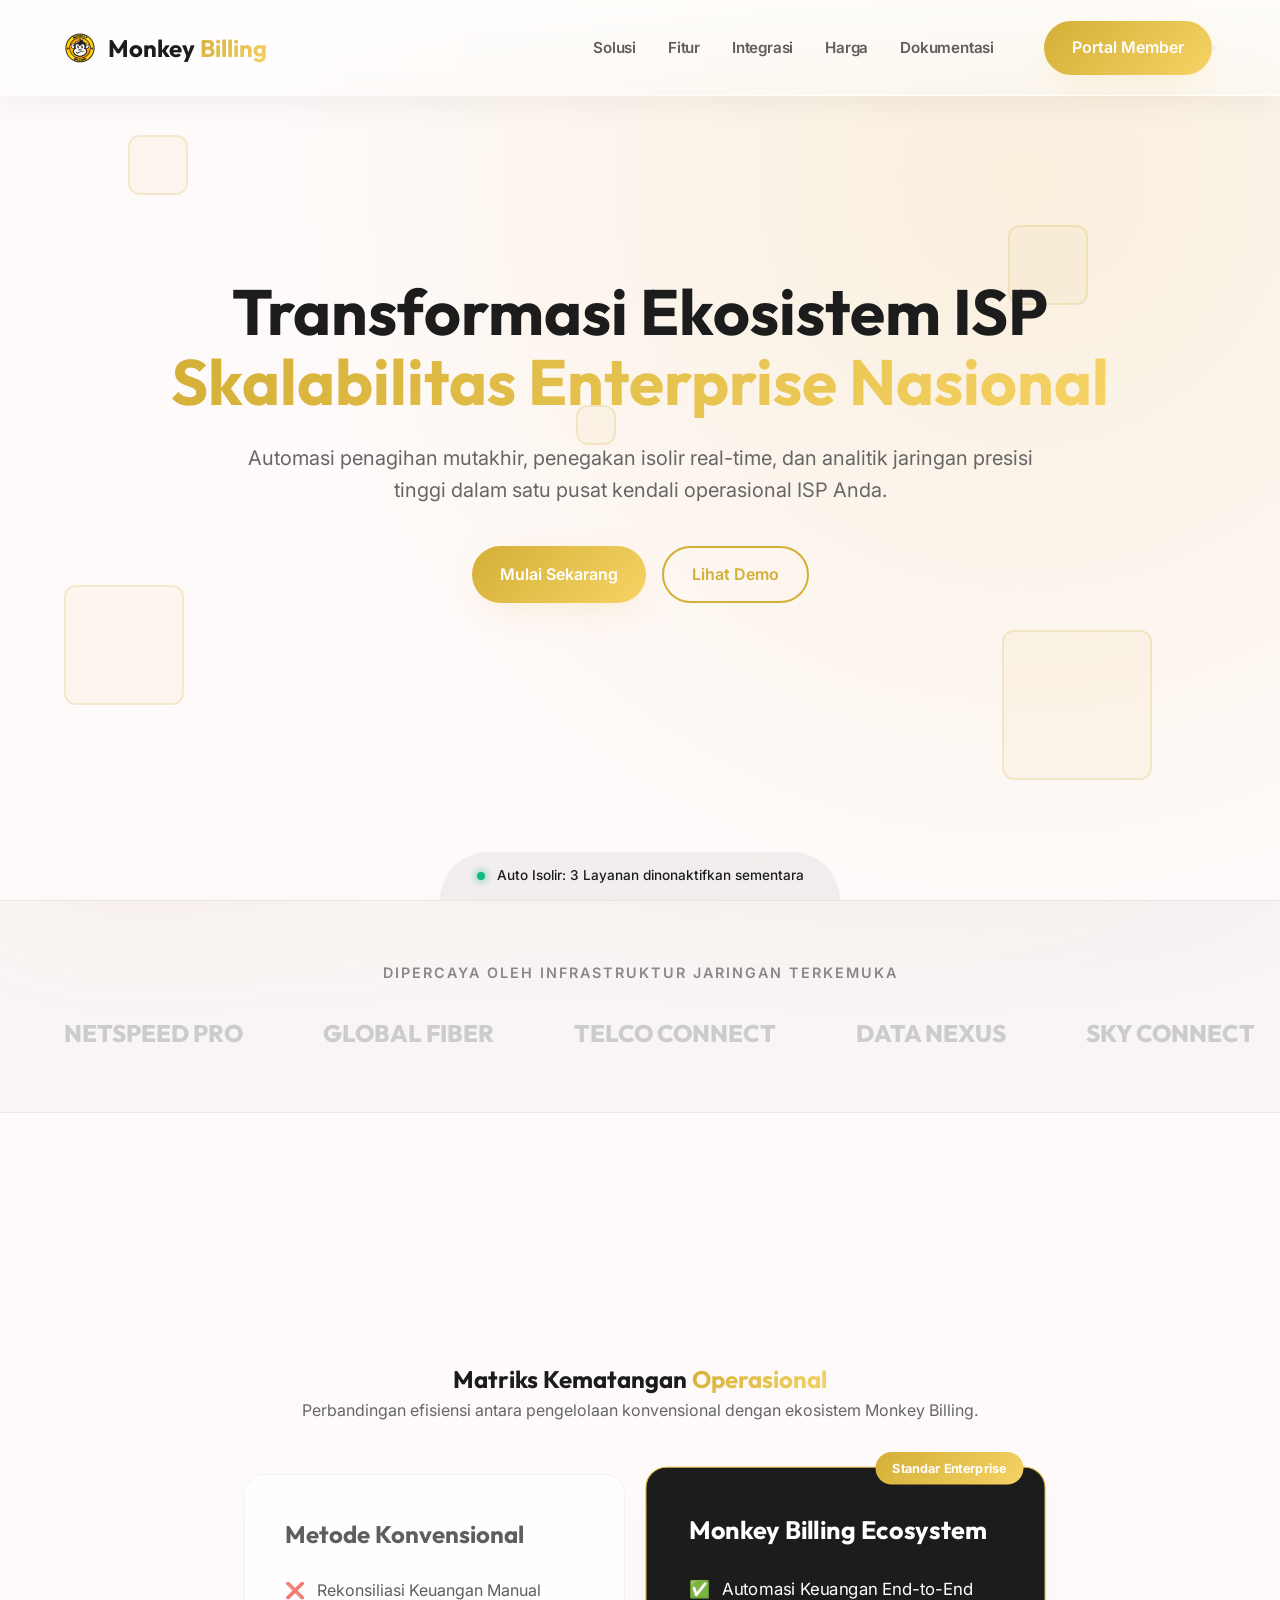
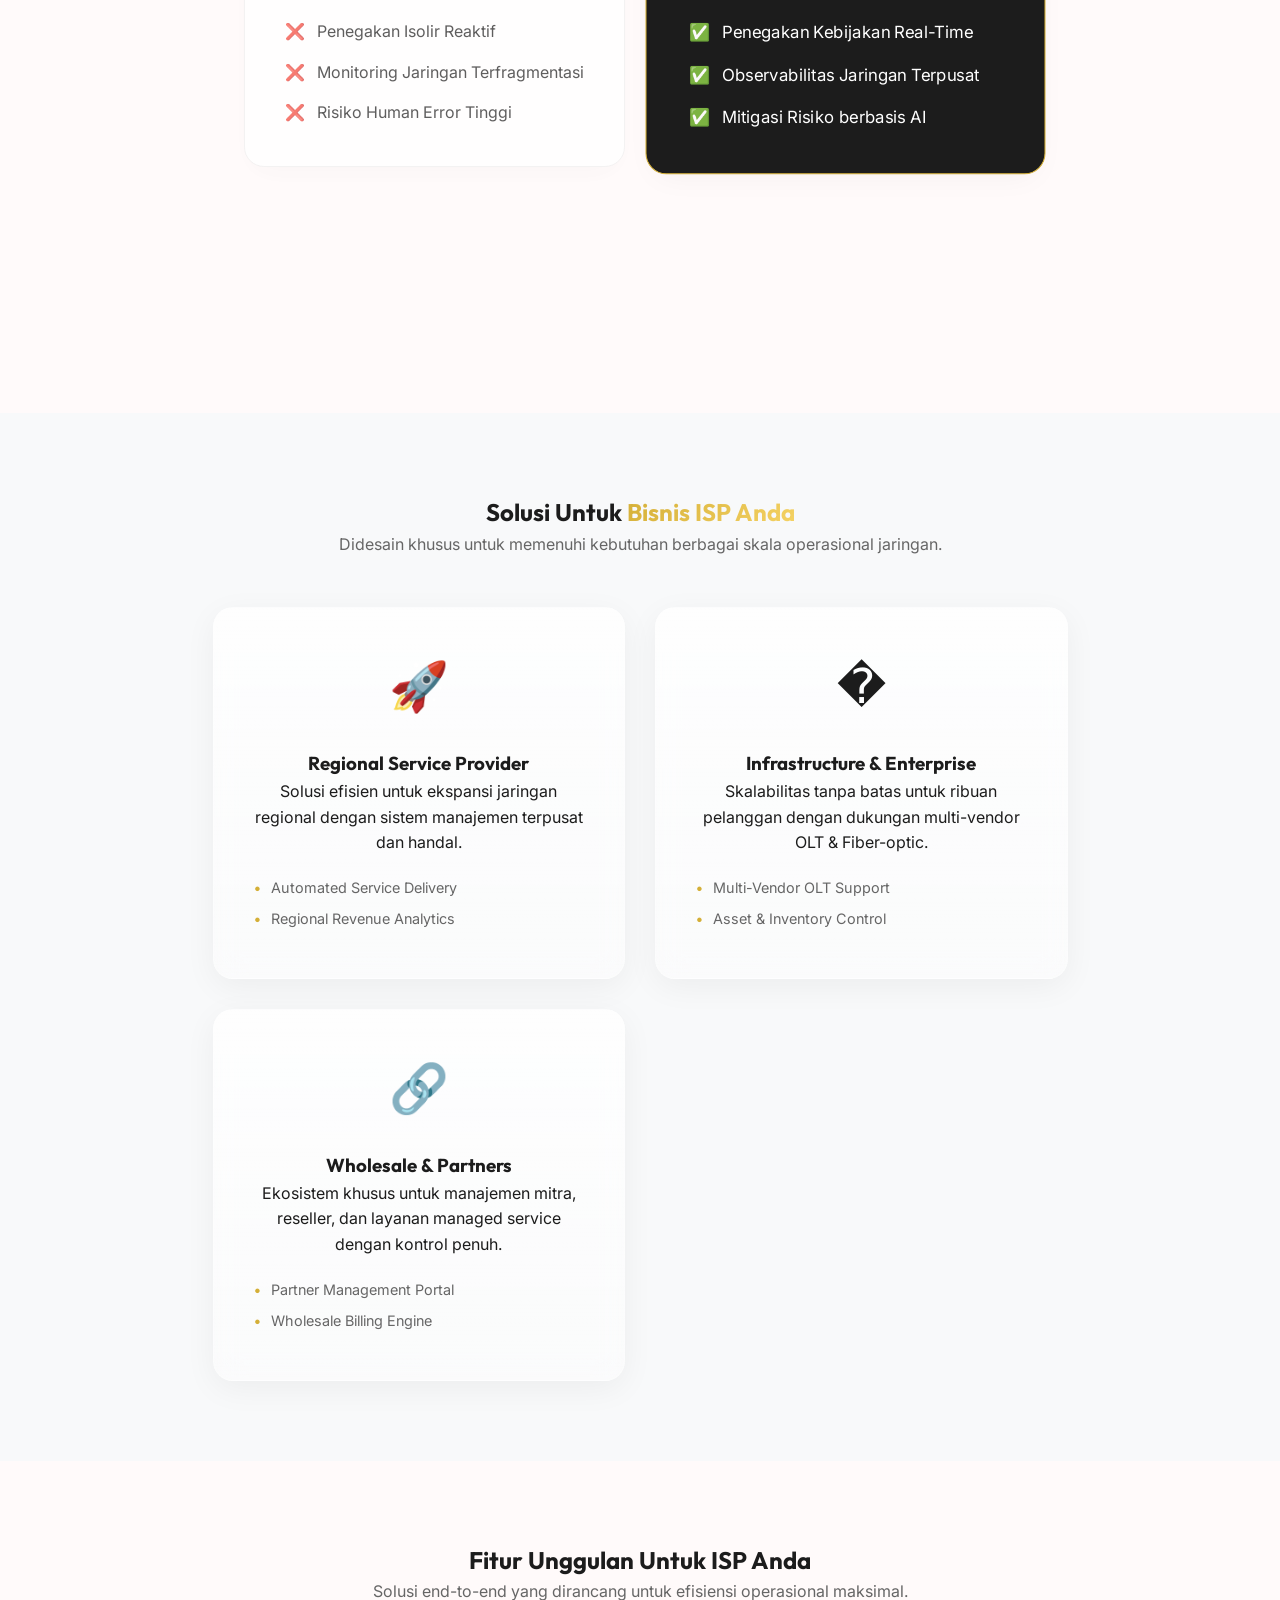
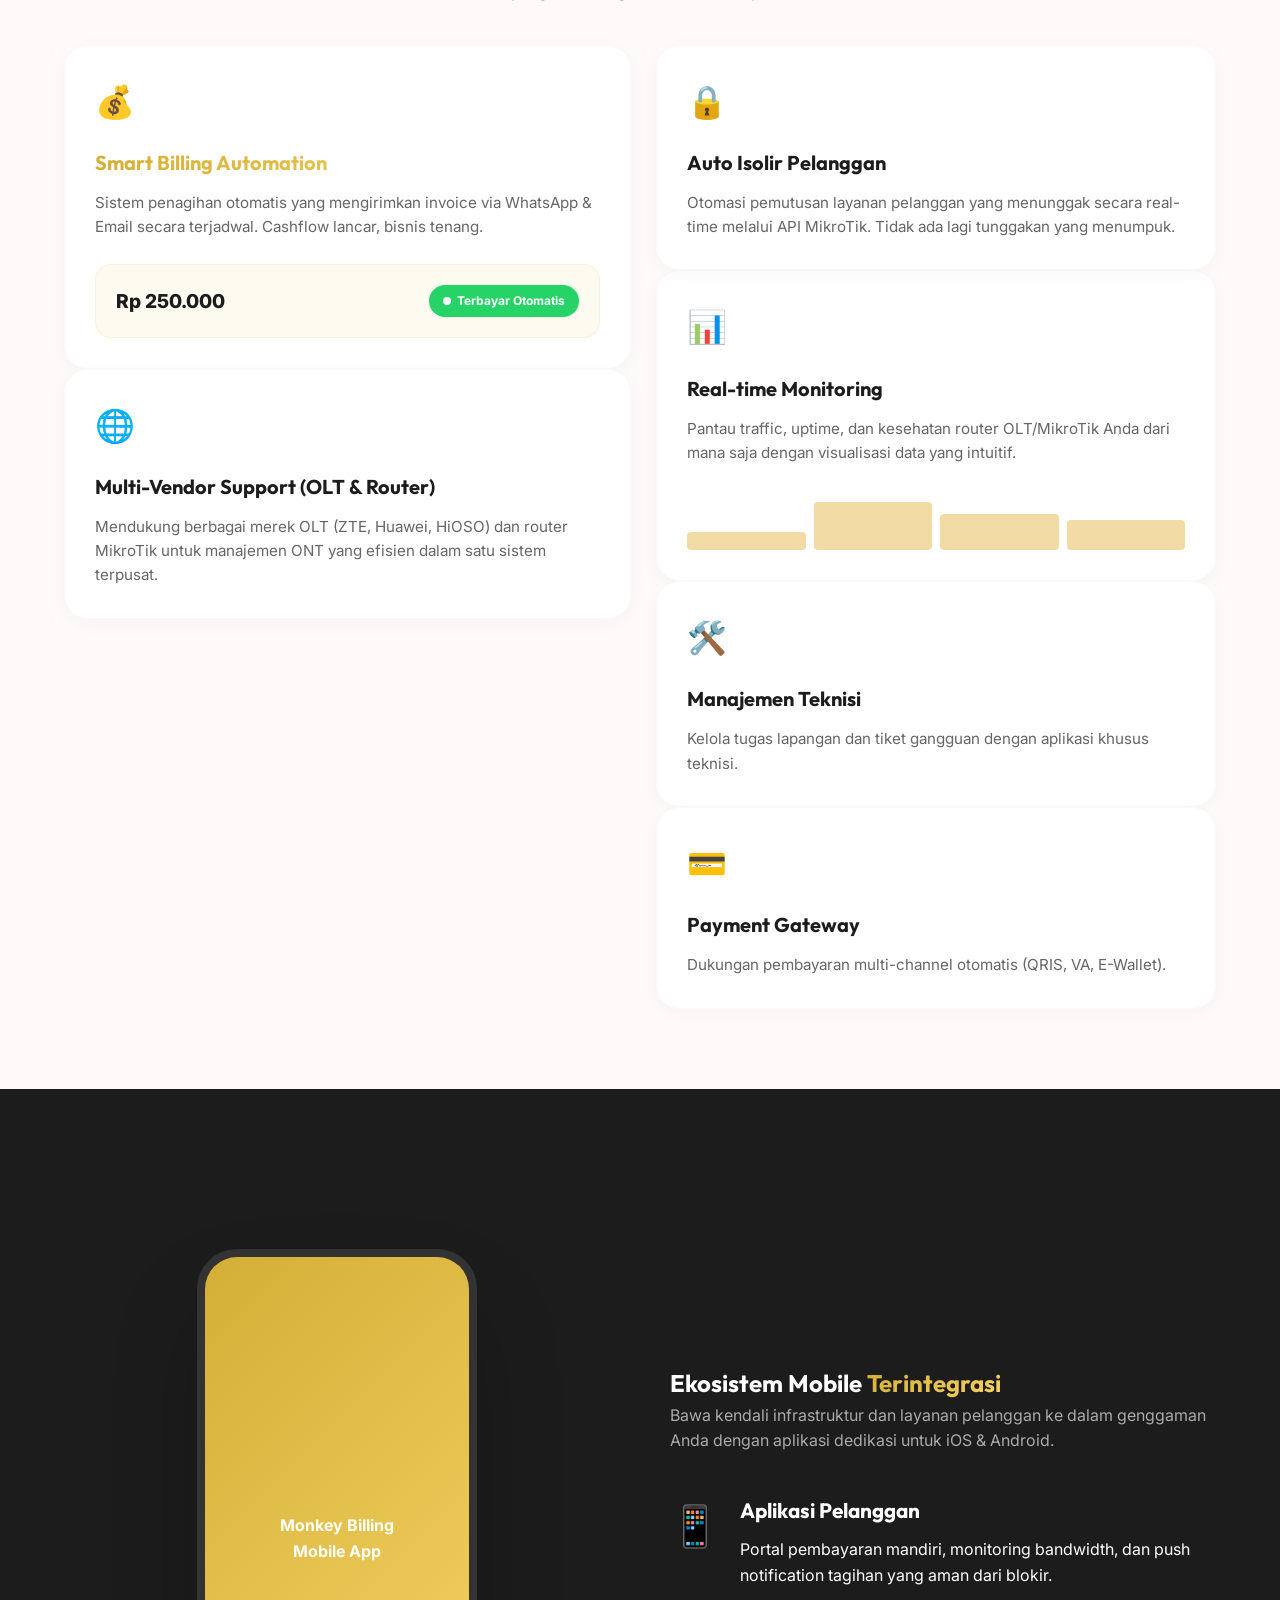
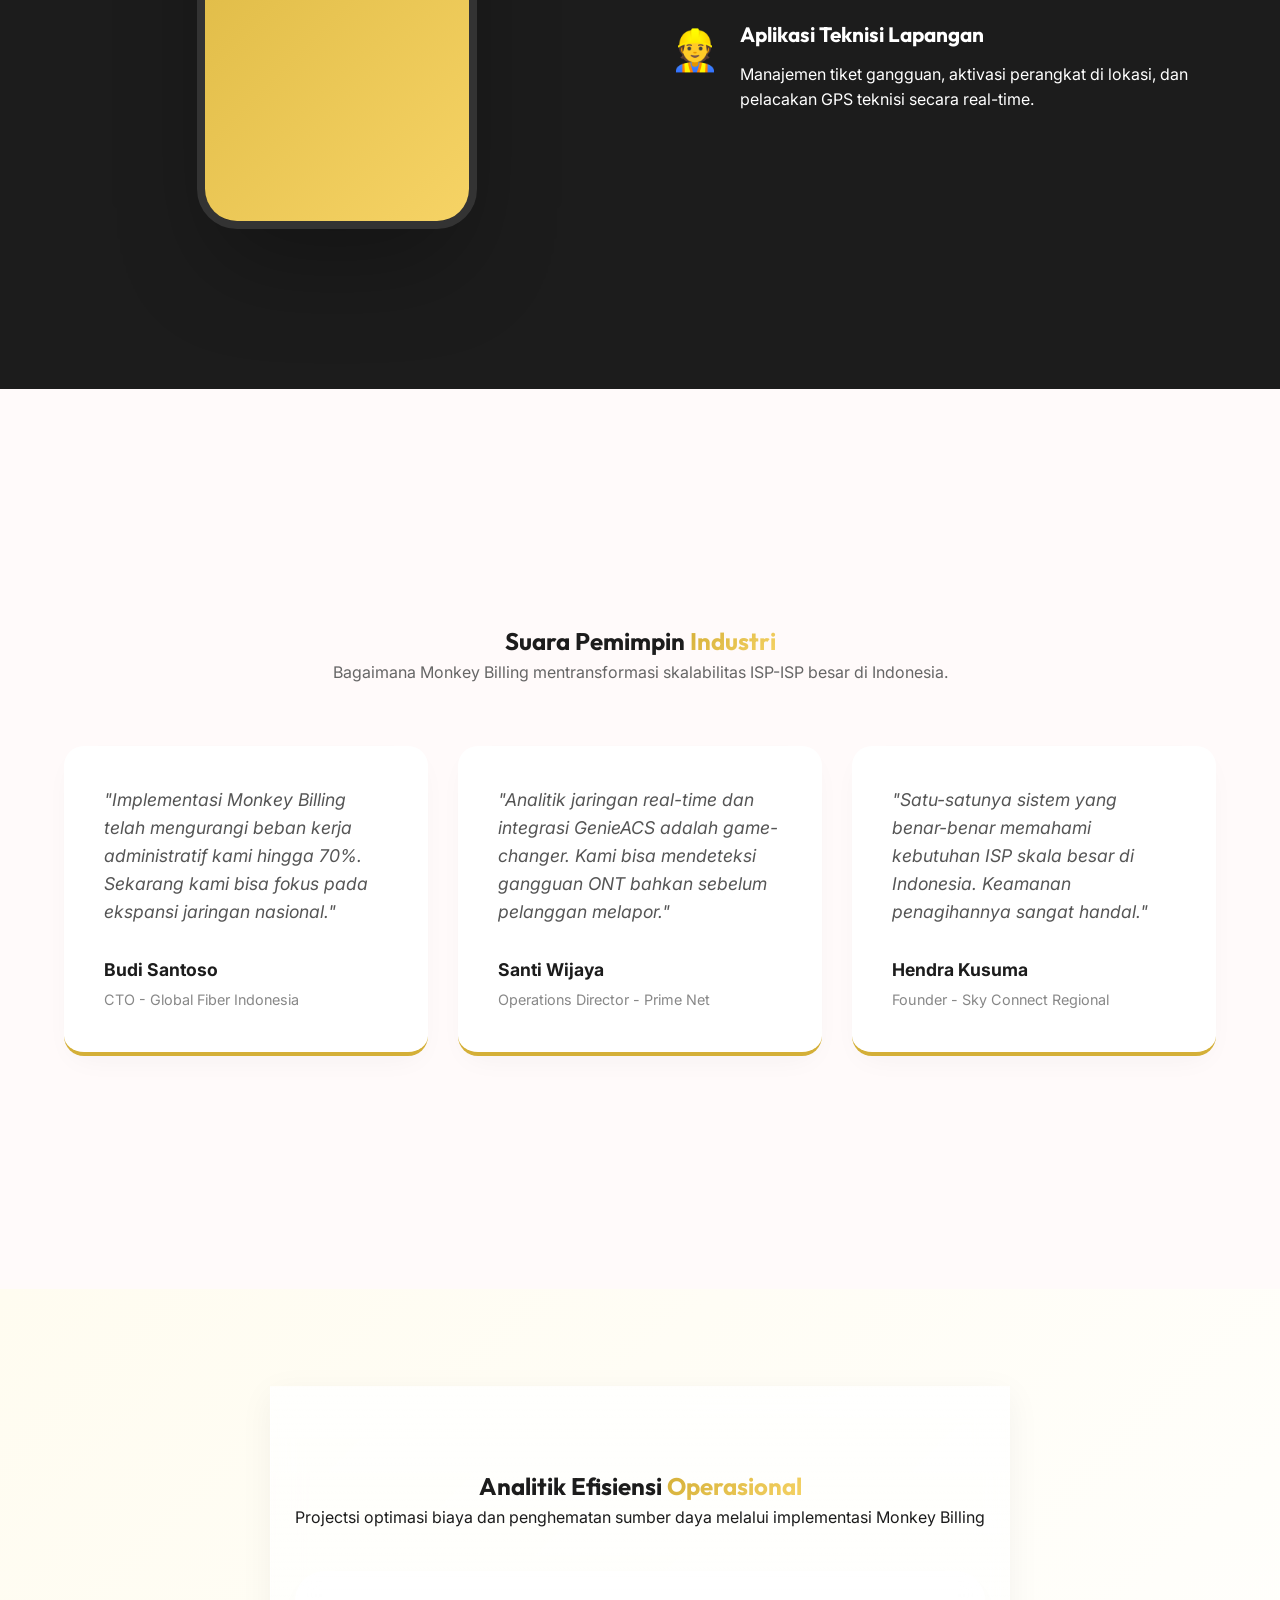
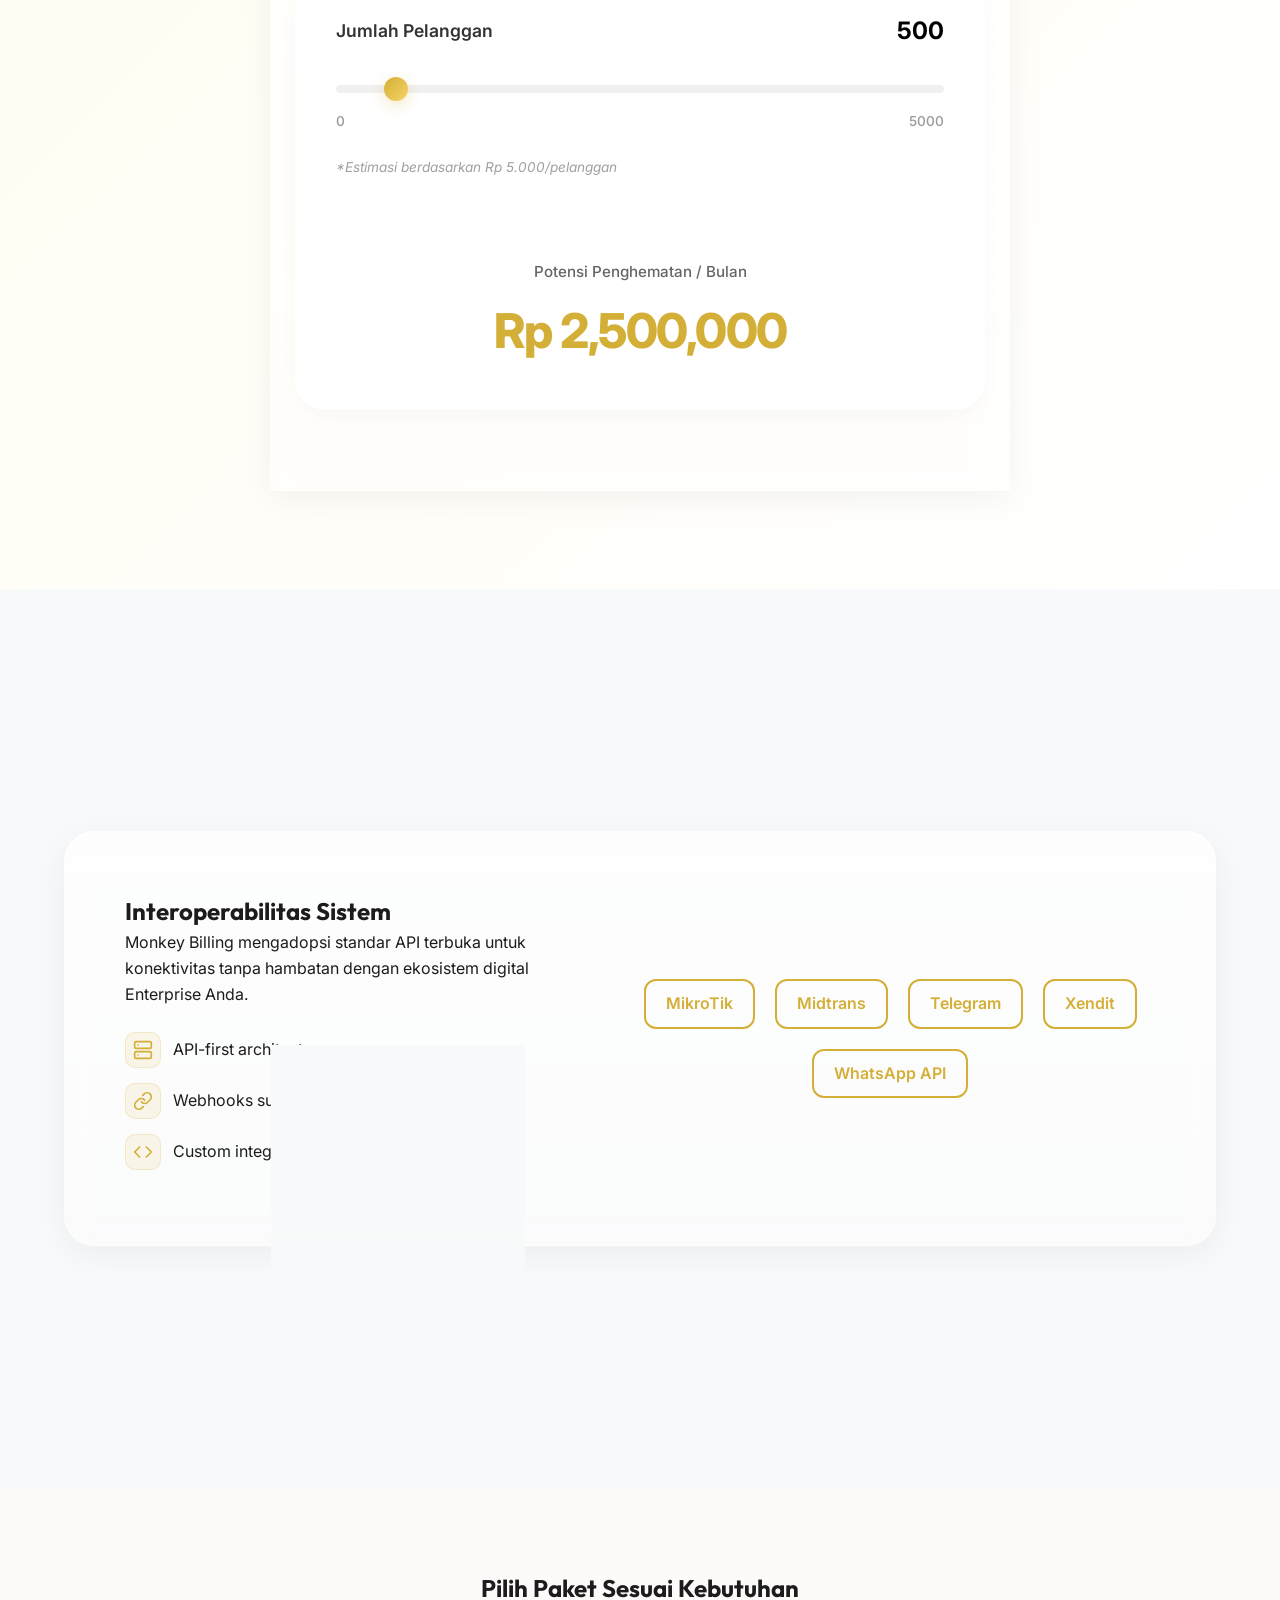
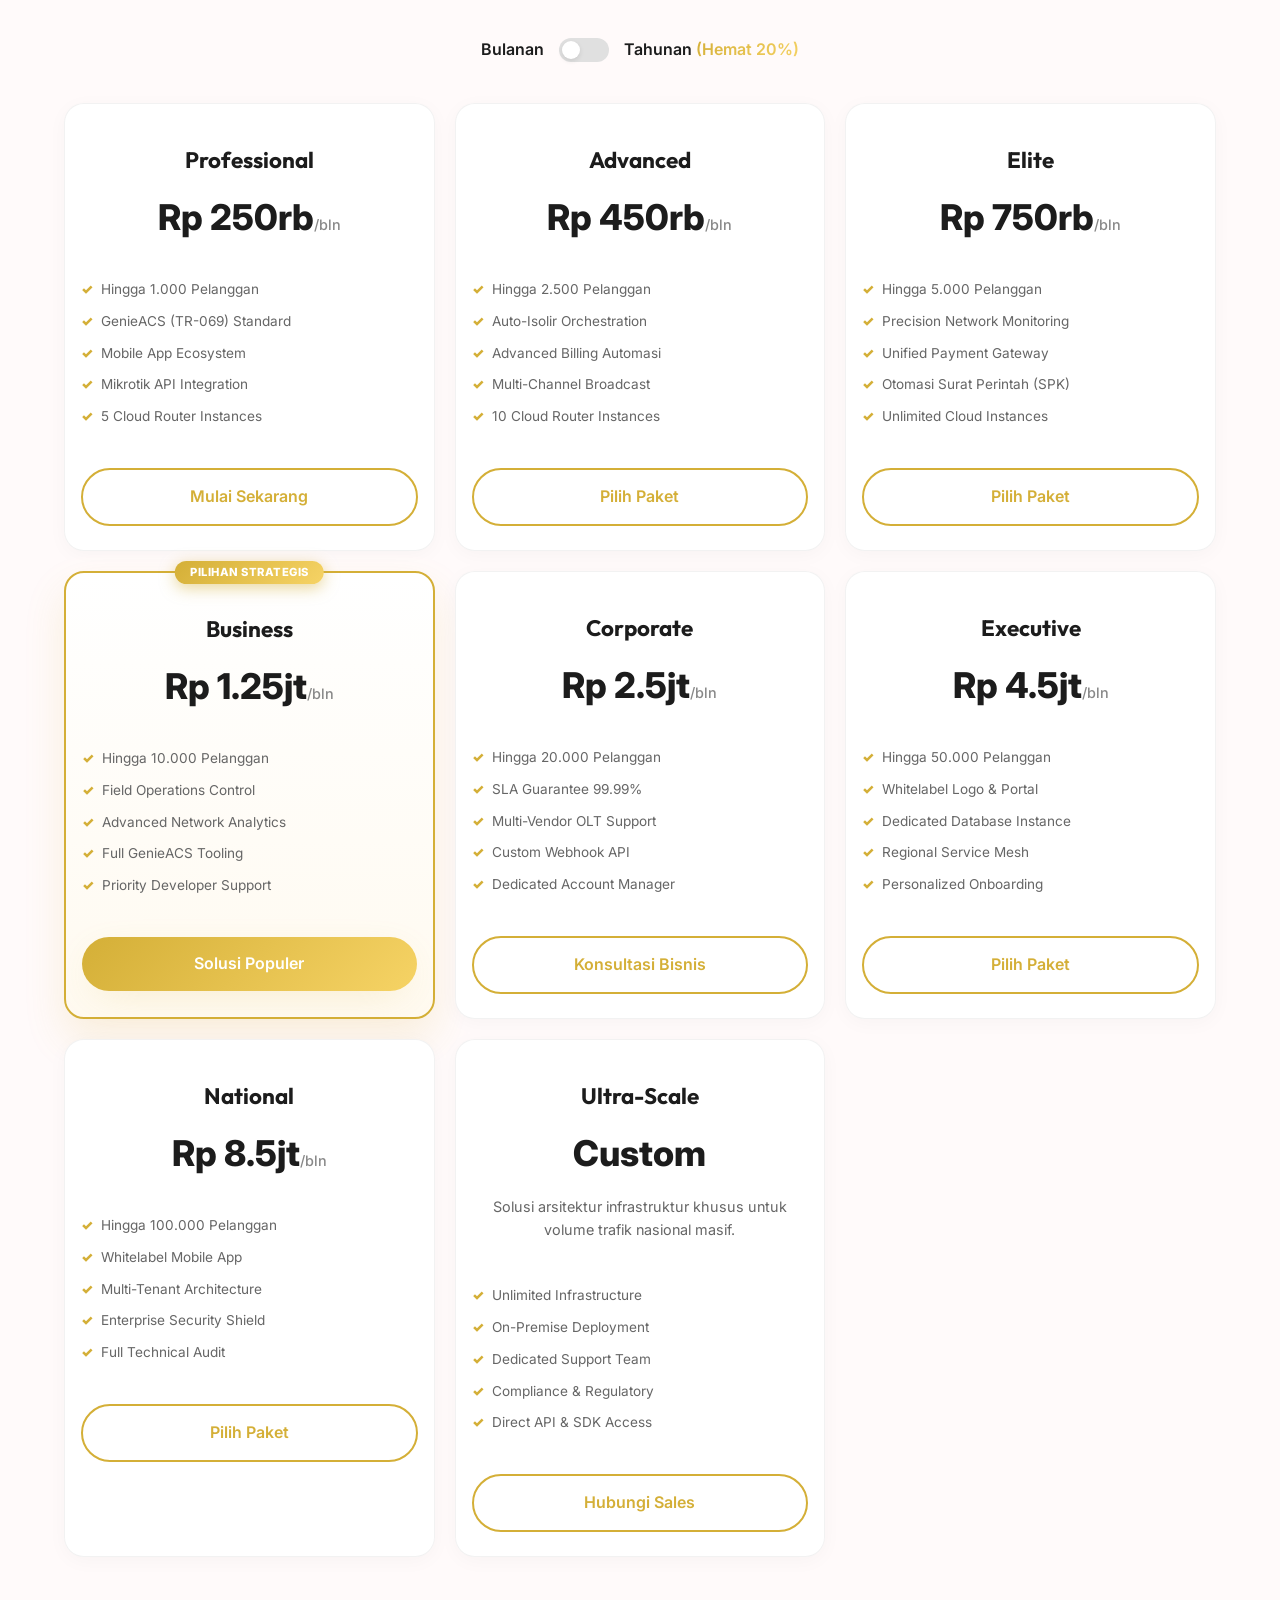
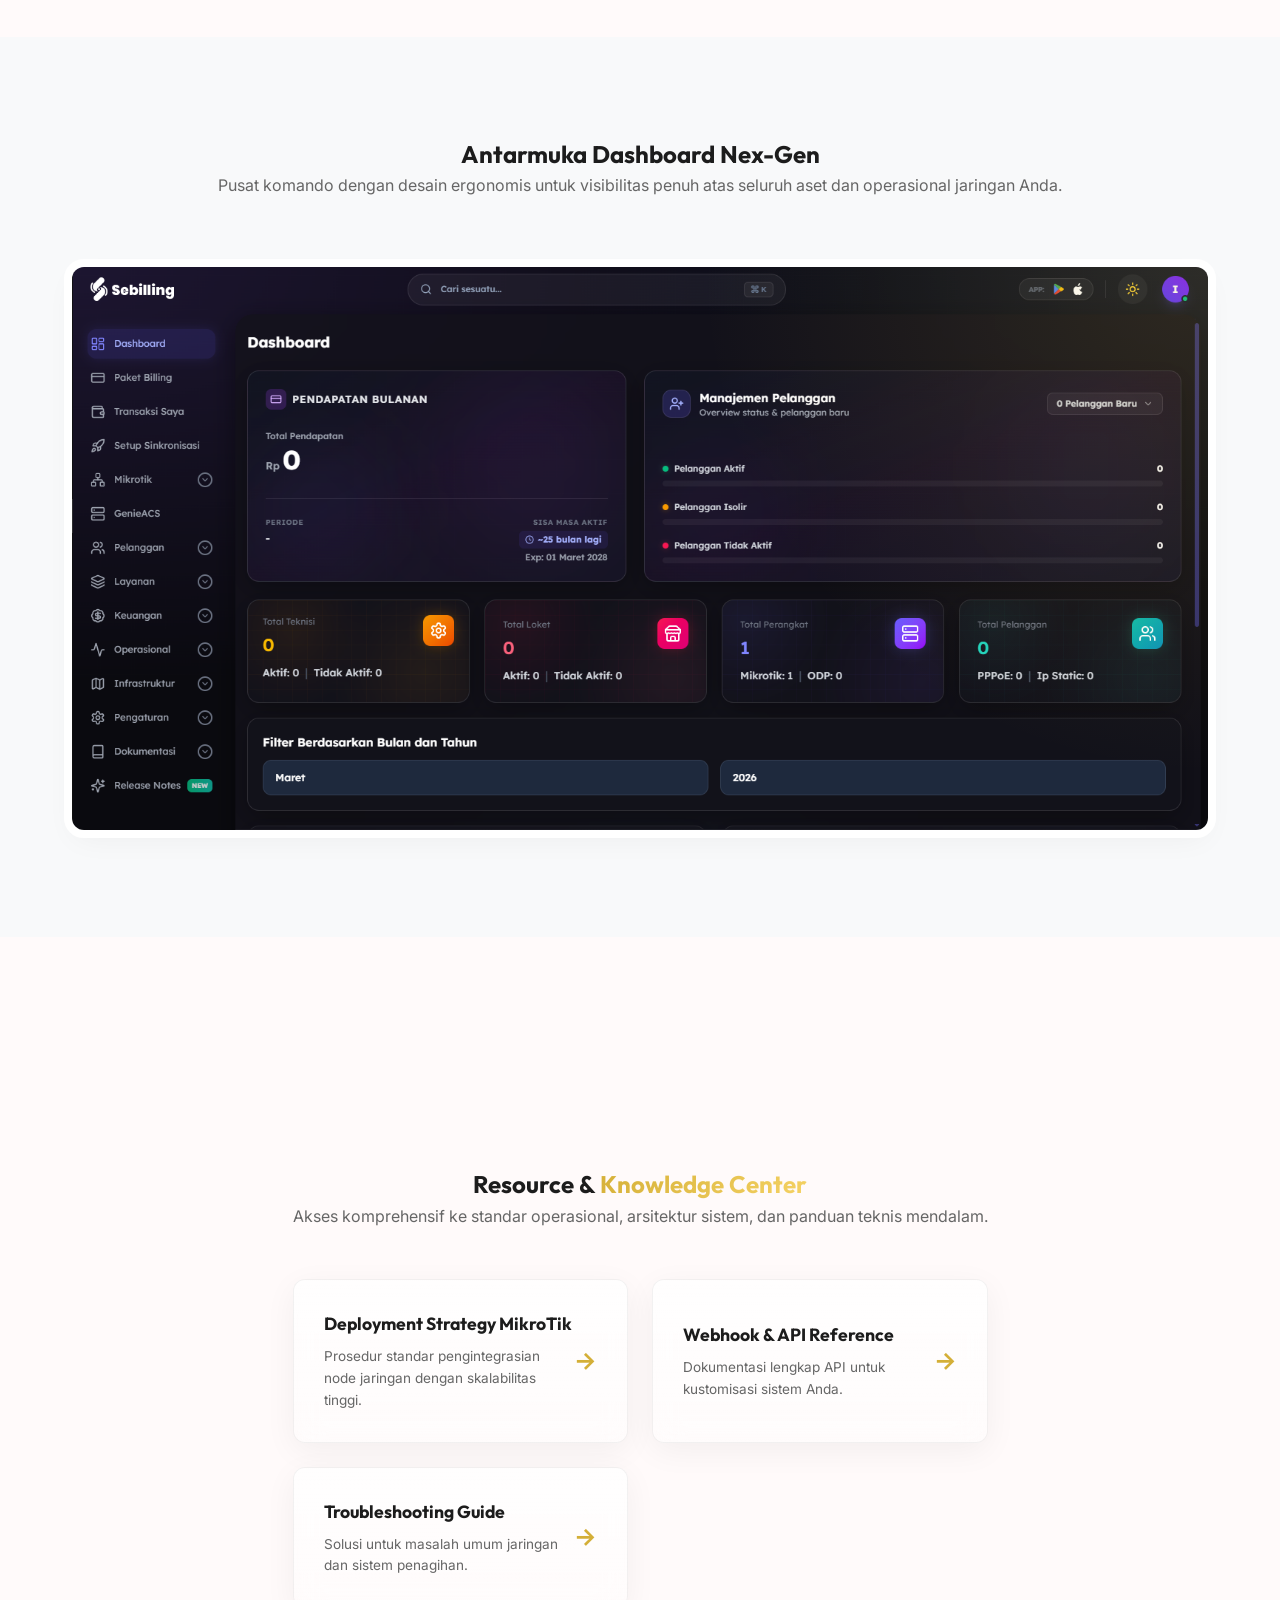
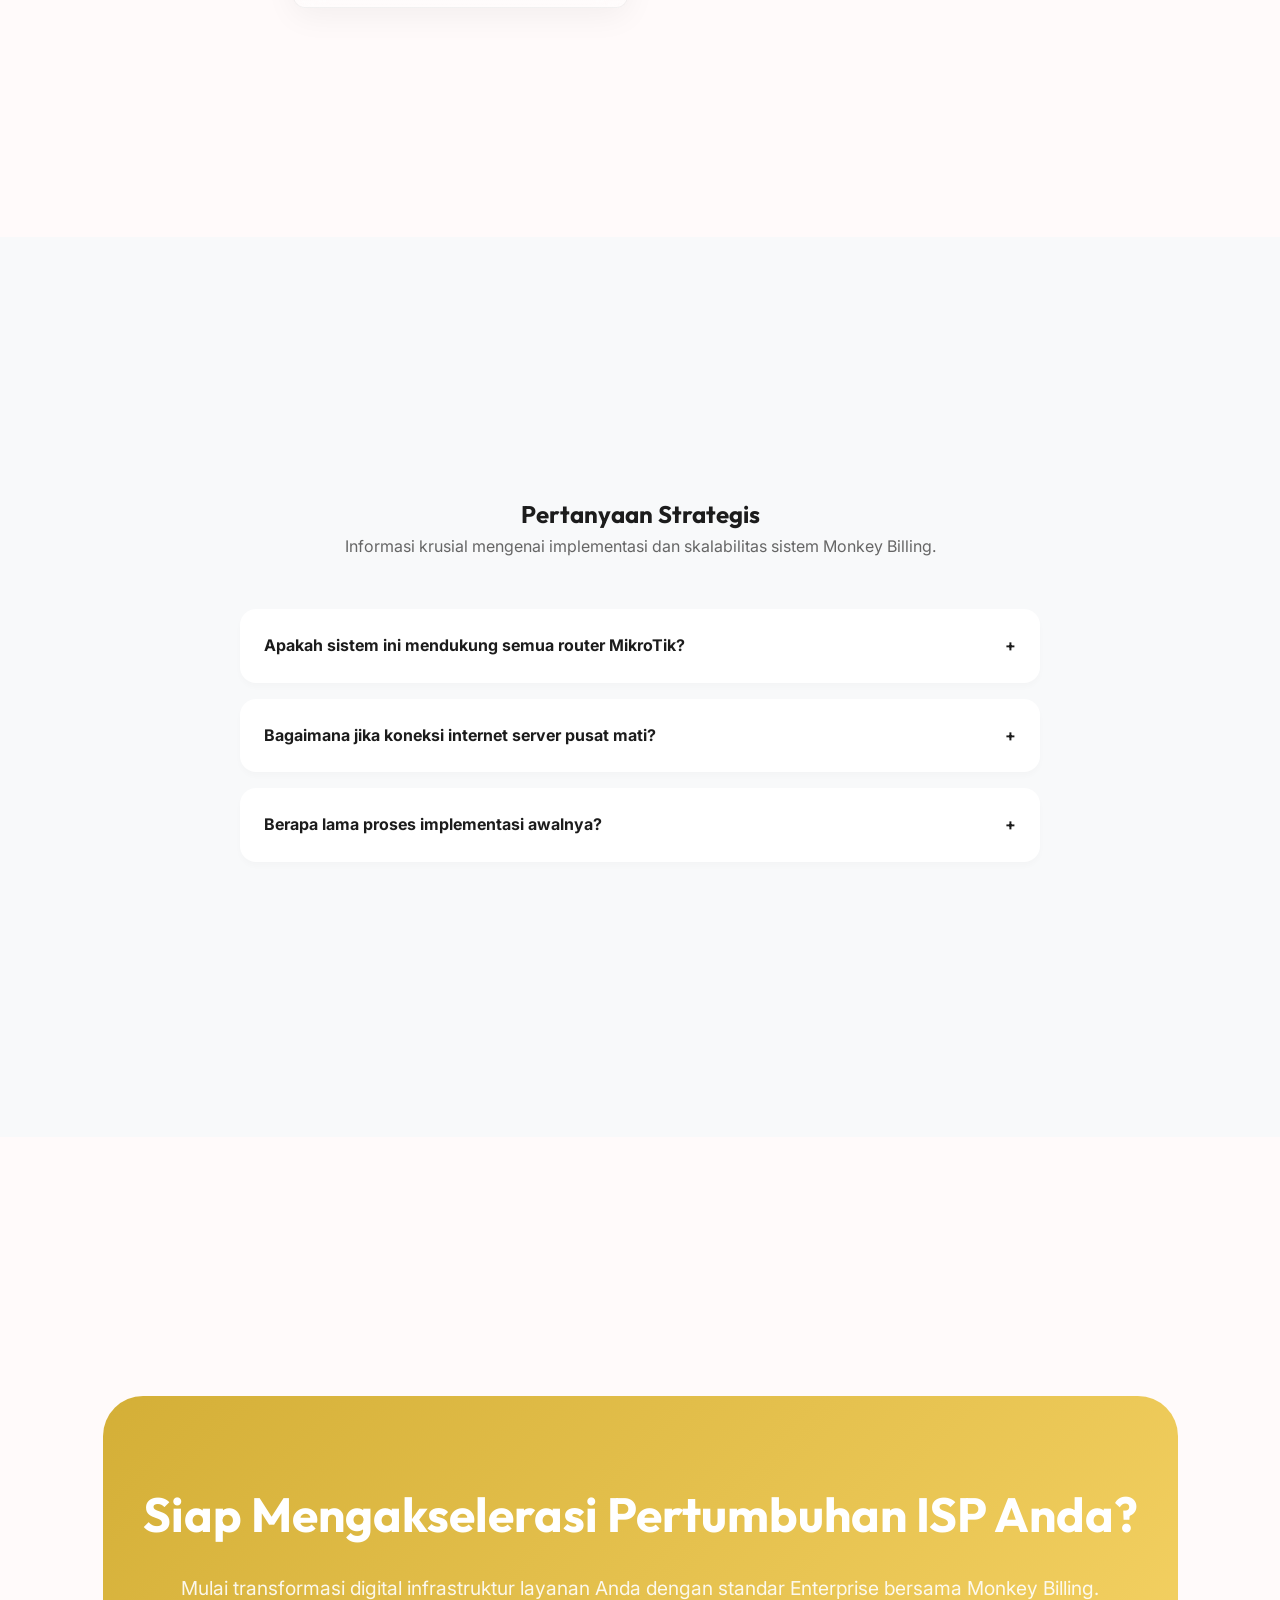
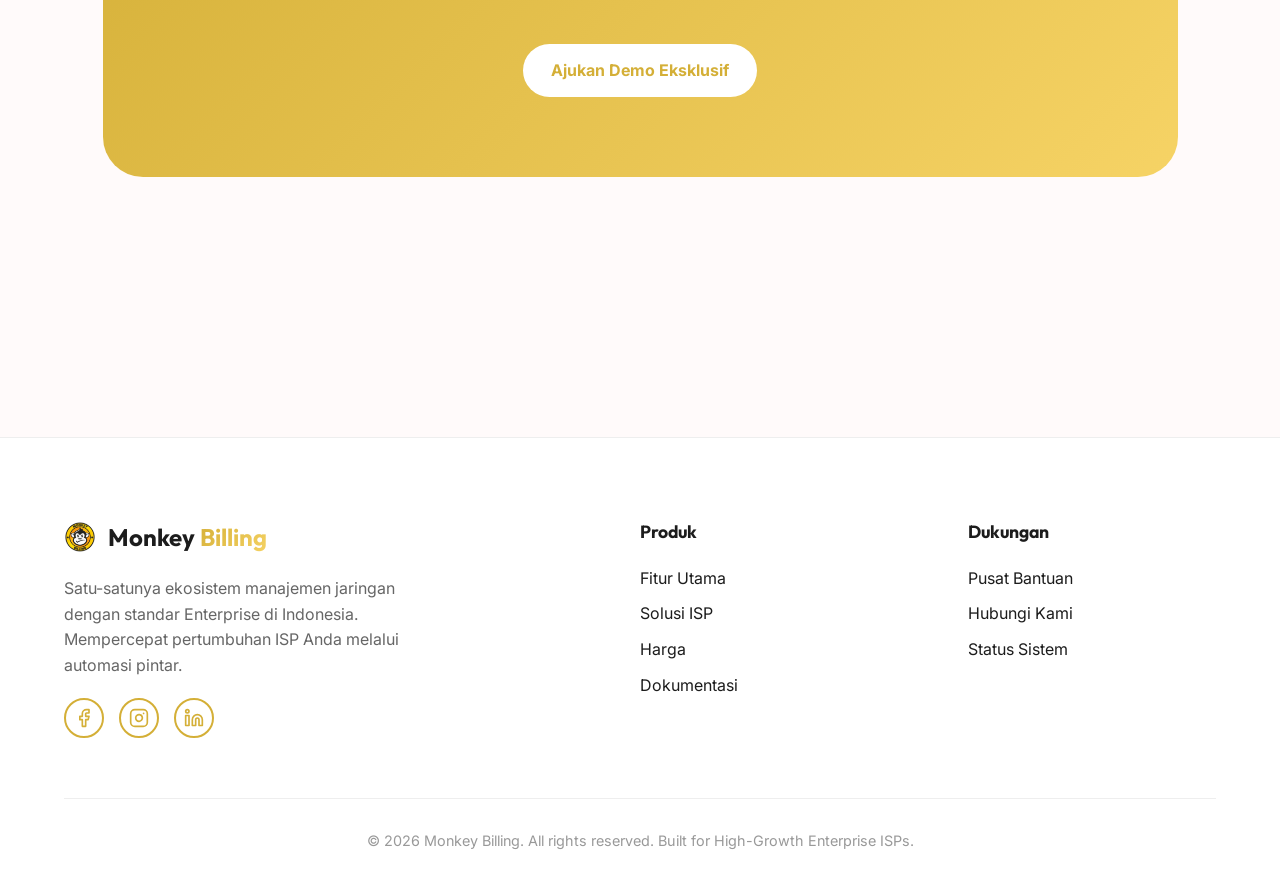
==== commit 9dd07de7: "style: align features section and navbar with specified design reference" ====
--- a/index.html
+++ b/index.html
@@ -27,14 +27,14 @@
             <ul class="nav-links">
                 <li><a href="#solusi">Solusi</a></li>
                 <li><a href="#fitur">Fitur</a></li>
-                <li><a href="#aplikasi">Aplikasi</a></li>
-                <li><a href="#testimonials">Testimonials</a></li>
-                <li><a href="#harga" class="nav-link">Harga</a></li>
-                <li><a href="#dokumentasi" class="nav-link">Dokumentasi</a></li>
+                <li><a href="#integrasi">Integrasi</a></li>
+                <li><a href="#harga">Harga</a></li>
+                <li><a href="#dokumentasi">Dokumentasi</a></li>
                 <li class="mobile-only"><a href="auth.html" class="btn btn-primary mobile-cta">Portal Member</a></li>
             </ul>
             <div class="nav-cta">
-                <a href="auth.html" class="btn btn-primary">Portal Member</a>
+                <a href="auth.html" class="btn btn-primary"
+                    style="background: var(--gold-gradient); border:none;">Portal Member</a>
             </div>
             <button class="menu-toggle" id="menu-toggle" aria-label="Toggle Menu">
                 <span></span>
@@ -181,141 +181,70 @@
         <section class="section-padding" id="fitur">
             <div class="container">
                 <div class="text-center reveal">
-                    <h2 class="section-title">Solusi <span class="text-gradient">Tier-1</span> Enterprise</h2>
-                    <p style="margin-bottom: 30px; color: #666;">Infrastruktur digital canggih yang dirancang untuk
-                        stabilitas dan skalabilitas ISP Nasional.</p>
-                </div>
-                <div class="features-bento">
-                    <!-- Feature 1: Large (Billing) -->
-                    <div class="feature-card bento-lg reveal-left">
-                        <div class="feature-icon">
-                            <svg width="32" height="32" viewBox="0 0 24 24" fill="none" stroke="currentColor"
-                                stroke-width="2" stroke-linecap="round" stroke-linejoin="round" class="text-gradient">
-                                <line x1="12" y1="1" x2="12" y2="23"></line>
-                                <path d="M17 5H9.5a3.5 3.5 0 0 0 0 7h5a3.5 3.5 0 0 1 0 7H6"></path>
-                            </svg>
-                        </div>
-                        <h3 class="text-gradient">Enterprise Revenue Management</h3>
-                        <p>Otomasi siklus pendapatan dari invoice elektronik hingga rekonsiliasi bank otomatis. Jamin
-                            stabilitas cashflow perusahaan Anda dengan presisi tinggi.</p>
-                        <div class="bento-visual gold-glow-inner">
-                            <div class="automation-ui-mockup">
-                                <div class="mini-invoice reveal-up">
-                                    <div class="invoice-header"></div>
-                                    <div class="invoice-line"></div>
-                                    <div class="invoice-line" style="width: 60%;"></div>
-                                    <div class="invoice-price">Rp 250.000</div>
-                                </div>
-                                <div class="wa-bubble reveal-right">
-                                    <svg width="14" height="14" viewBox="0 0 24 24" fill="currentColor">
-                                        <path
-                                            d="M17.472 14.382c-.297-.149-1.758-.867-2.03-.967-.273-.099-.471-.148-.67.15-.197.297-.767.966-.94 1.164-.173.199-.347.223-.644.075-.297-.15-1.255-.463-2.39-1.475-.883-.788-1.48-1.761-1.653-2.059-.173-.297-.018-.458.13-.606.134-.133.298-.347.446-.52.149-.174.198-.298.298-.497.099-.198.05-.371-.025-.52-.075-.149-.669-1.612-.916-2.207-.242-.579-.487-.5-.669-.51-.173-.008-.371-.01-.57-.01-.198 0-.52.074-.792.372-.272.297-1.04 1.016-1.04 2.479 0 1.462 1.065 2.875 1.213 3.074.149.198 2.096 3.2 5.077 4.487.709.306 1.262.489 1.694.625.712.227 1.36.195 1.871.118.571-.085 1.758-.719 2.006-1.413.248-.694.248-1.289.173-1.413-.074-.124-.272-.198-.57-.347m-5.421 7.403h-.004a9.87 9.87 0 01-5.031-1.378l-.361-.214-3.741.982.998-3.648-.235-.374a9.86 9.86 0 01-1.51-5.26c.001-5.45 4.436-9.884 9.888-9.884 2.64 0 5.122 1.03 6.988 2.898a9.825 9.825 0 012.893 6.994c-.003 5.45-4.437 9.884-9.885 9.884m8.413-18.297A11.815 11.815 0 0012.05 0C5.495 0 .16 5.335.157 11.892c0 2.096.547 4.142 1.588 5.945L0 24l6.335-1.662c1.72.94 3.659 1.437 5.634 1.437h.005c6.554 0 11.89-5.335 11.893-11.893a11.821 11.821 0 00-3.48-8.413z" />
-                                    </svg>
-                                    Terbayar Otomatis
-                                </div>
-                                <div class="status-badge pulse">
-                                    <div class="dot"></div> Online
+                    <h2 class="section-title">Fitur Unggulan Untuk ISP Anda</h2>
+                    <p style="margin-bottom: 30px; color: #666;">Solusi end-to-end yang dirancang untuk efisiensi
+                        operasional maksimal.</p>
+                </div>
+                <div class="features-grid-new">
+                    <!-- Column 1: Core Wide Cards -->
+                    <div class="features-main-col">
+                        <div class="feature-card bento-wide reveal-left">
+                            <div class="feature-icon">💰</div>
+                            <h3 class="text-gradient">Smart Billing Automation</h3>
+                            <p>Sistem penagihan otomatis yang mengirimkan invoice via WhatsApp & Email secara terjadwal.
+                                Cashflow lancar, bisnis tenang.</p>
+                            <div class="mockup-container">
+                                <div class="mini-invoice-new">
+                                    <div class="invoice-price-tag">Rp 250.000</div>
+                                    <div class="wa-status-tag">
+                                        <span class="dot-green"></span> Terbayar Otomatis
+                                    </div>
                                 </div>
                             </div>
                         </div>
-                    </div>
-                    <!-- Feature 2: Wide (Isolir) -->
-                    <div class="feature-card bento-wide reveal-right">
-                        <div class="feature-icon">
-                            <svg width="32" height="32" viewBox="0 0 24 24" fill="none" stroke="currentColor"
-                                stroke-width="2" stroke-linecap="round" stroke-linejoin="round">
-                                <rect x="3" y="11" width="18" height="11" rx="2" ry="2"></rect>
-                                <path d="M7 11V7a5 5 0 0 1 10 0v4"></path>
-                            </svg>
-                        </div>
-                        <h3>Precision Service Enforcement</h3>
-                        <p>Kendali akses layanan dinamis berdasarkan status keuangan pelanggan. Penangguhan layanan
-                            otomatis yang terintegrasi langsung dengan core network.</p>
-                    </div>
-                </div>
-                <!-- Feature 3: Tall (Monitoring) -->
-                <div class="feature-card bento-tall reveal-left">
-                    <div class="feature-icon">
-                        <svg width="32" height="32" viewBox="0 0 24 24" fill="none" stroke="currentColor"
-                            stroke-width="2" stroke-linecap="round" stroke-linejoin="round">
-                            <path d="M21.21 15.89A10 10 0 1 1 8 2.83"></path>
-                            <path d="M22 12A10 10 0 0 0 12 2v10z"></path>
-                        </svg>
-                    </div>
-                    <h3>Advanced Network Analytics</h3>
-                    <p>Visualisasi performa infrastruktur, monitoring latensi, dan pemetaan traffic pelanggan secara
-                        komprehensif untuk pengambilan keputusan berbasis data.</p>
-                    <div class="mini-chart">
-                        <div class="bar" style="height: 40%; animation-delay: 0.1s;"></div>
-                        <div class="bar" style="height: 75%; animation-delay: 0.3s;"></div>
-                        <div class="bar" style="height: 55%; animation-delay: 0.2s;"></div>
-                        <div class="bar" style="height: 90%; animation-delay: 0.5s;"></div>
-                        <div class="bar" style="height: 65%; animation-delay: 0.4s;"></div>
-                        <div class="bar" style="height: 85%; animation-delay: 0.6s;"></div>
-                        <div class="bar" style="height: 50%; animation-delay: 0.3s;"></div>
-                        <div class="bar" style="height: 70%; animation-delay: 0.1s;"></div>
-                    </div>
-                </div>
-                <!-- Feature 4: Small (Technician) -->
-                <div class="feature-card reveal-right">
-                    <div class="feature-icon">
-                        <svg width="32" height="32" viewBox="0 0 24 24" fill="none" stroke="currentColor"
-                            stroke-width="2" stroke-linecap="round" stroke-linejoin="round">
-                            <path
-                                d="M14.7 6.3a1 1 0 0 0 0 1.4l1.6 1.6a1 1 0 0 0 1.4 0l3.77-3.77a6 6 0 0 1-7.94 7.94l-6.91 6.91a2.12 2.12 0 0 1-3-3l6.91-6.91a6 6 0 0 1 7.94-7.94l-3.76 3.76z">
-                            </path>
-                        </svg>
-                    </div>
-                    <h3>Field Operations Control</h3>
-                    <p>Optimasi produktivitas teknisi lapangan dengan sistem penugasan tiket terintegrasi dan pelacakan
-                        lokasi real-time.</p>
-                </div>
-                <!-- Feature 5: Wide (Device Management) -->
-                <div class="feature-card bento-wide reveal-left">
-                    <div class="feature-icon">
-                        <svg width="32" height="32" viewBox="0 0 24 24" fill="none" stroke="currentColor"
-                            stroke-width="2" stroke-linecap="round" stroke-linejoin="round">
-                            <circle cx="12" cy="12" r="10"></circle>
-                            <line x1="2" y1="12" x2="22" y2="12"></line>
-                            <path
-                                d="M12 2a15.3 15.3 0 0 1 4 10 15.3 15.3 0 0 1-4 10 15.3 15.3 0 0 1-4-10 15.3 15.3 0 0 1 4-10z">
-                            </path>
-                        </svg>
-                    </div>
-                    <h3>Agnostic Device Management</h3>
-                    <p>Dukungan komprehensif untuk berbagai arsitektur jaringan (ZTE, Huawei, Nokia) dan router MikroTik
-                        untuk kontrol penuh atas seluruh ekosistem perangkat.</p>
-                </div>
-                <!-- Feature 6: GenieACS Integration -->
-                <div class="feature-card bento-wide reveal-right">
-                    <div class="feature-icon">
-                        <svg width="32" height="32" viewBox="0 0 24 24" fill="none" stroke="currentColor"
-                            stroke-width="2" stroke-linecap="round" stroke-linejoin="round">
-                            <path d="M5 12.55a11 11 0 0 1 14.08 0"></path>
-                            <path d="M1.42 9a16 16 0 0 1 21.16 0"></path>
-                            <path d="M8.53 16.11a6 6 0 0 1 6.95 0"></path>
-                            <line x1="12" y1="20" x2="12.01" y2="20"></line>
-                        </svg>
-                    </div>
-                    <h3>GenieACS & TR-069 Provisioning</h3>
-                    <p>Otomatisasi konfigurasi ONT secara remote melalui standar TR-069, meminimalkan intervensi manual
-                        dan waktu aktivasi pelanggan.</p>
-                </div>
-                <!-- Feature 7: Small (Payment) -->
-                <div class="feature-card reveal-left">
-                    <div class="feature-icon">
-                        <svg width="32" height="32" viewBox="0 0 24 24" fill="none" stroke="currentColor"
-                            stroke-width="2" stroke-linecap="round" stroke-linejoin="round">
-                            <rect x="1" y="4" width="22" height="16" rx="2" ry="2"></rect>
-                            <line x1="1" y1="10" x2="23" y2="10"></line>
-                        </svg>
-                    </div>
-                    <h3>Unified Payment Gateway</h3>
-                    <p>Integrasi multi-kanal pembayaran nasional (Virtual Account, QRIS, & Retail) untuk kemudahan
-                        transaksi pelanggan Enterprise.</p>
-                </div>
-            </div>
-            </div>
+                        <div class="feature-card bento-wide reveal-left">
+                            <div class="feature-icon">🌐</div>
+                            <h3>Multi-Vendor Support (OLT & Router)</h3>
+                            <p>Mendukung berbagai merek OLT (ZTE, Huawei, HiOSO) dan router MikroTik untuk manajemen ONT
+                                yang efisien dalam satu sistem terpusat.</p>
+                        </div>
+                    </div>
+                    <!-- Column 2: Side Grid Clusters -->
+                    <div class="features-side-col">
+                        <div class="feature-card card-top-side reveal-right">
+                            <div class="feature-icon">🔒</div>
+                            <h3>Auto Isolir Pelanggan</h3>
+                            <p>Otomasi pemutusan layanan pelanggan yang menunggak secara real-time melalui API MikroTik.
+                                Tidak ada lagi tunggakan yang menumpuk.</p>
+                        </div>
+                        <div class="features-sub-grid">
+                            <div class="feature-card card-monitoring-new reveal-up">
+                                <div class="feature-icon">📊</div>
+                                <h3>Real-time Monitoring</h3>
+                                <p>Pantau traffic, uptime, dan kesehatan router OLT/MikroTik Anda dari mana saja dengan
+                                    visualisasi data yang intuitif.</p>
+                                <div class="mini-chart-simple">
+                                    <div class="bar-s" style="height: 30%;"></div>
+                                    <div class="bar-s" style="height: 80%;"></div>
+                                    <div class="bar-s" style="height: 60%;"></div>
+                                    <div class="bar-s" style="height: 50%;"></div>
+                                </div>
+                            </div>
+                            <div class="features-stack-inner">
+                                <div class="feature-card card-stack-item reveal-right">
+                                    <div class="feature-icon">🛠️</div>
+                                    <h3>Manajemen Teknisi</h3>
+                                    <p>Kelola tugas lapangan dan tiket gangguan dengan aplikasi khusus teknisi.</p>
+                                </div>
+                                <div class="feature-card card-stack-item reveal-right">
+                                    <div class="feature-icon">💳</div>
+                                    <h3>Payment Gateway</h3>
+                                    <p>Dukungan pembayaran multi-channel otomatis (QRIS, VA, E-Wallet).</p>
+                                </div>
+                            </div>
+                        </div>
+                    </div>
+                </div>
             </div>
         </section>
 
--- a/style.css
+++ b/style.css
@@ -766,87 +766,140 @@
     transform: translateX(0);
 }
 
+/* New Bento Grid Layout (Screenshot Style) */
+.features-grid-new {
+    display: flex;
+    gap: 25px;
+    margin-top: 40px;
+}
+
+.bento-col-main {
+    flex: 2;
+    display: flex;
+    flex-direction: column;
+    gap: 25px;
+}
+
+.bento-col-side {
+    flex: 1.2;
+    display: flex;
+    flex-direction: column;
+    gap: 25px;
+}
+
+.feature-row-split {
+    display: flex;
+    gap: 25px;
+    flex: 1;
+}
+
+.card-monitoring-new {
+    flex: 1.2;
+}
+
+.bento-stack {
+    flex: 1;
+    display: flex;
+    flex-direction: column;
+    gap: 25px;
+}
+
 .feature-card {
-    background: rgba(255, 255, 255, 0.6);
-    backdrop-filter: blur(10px);
-    -webkit-backdrop-filter: blur(10px);
-    padding: 24px;
+    background: white;
+    padding: 30px;
     border-radius: 24px;
-    border: 1px solid rgba(255, 255, 255, 0.4);
-    box-shadow: var(--shadow-soft);
-    transition: all 0.5s cubic-bezier(0.23, 1, 0.32, 1);
-    position: relative;
-    overflow: hidden;
+    box-shadow: 0 4px 20px rgba(0, 0, 0, 0.03);
+    border: 1px solid rgba(0, 0, 0, 0.02);
+    transition: all 0.4s cubic-bezier(0.16, 1, 0.3, 1);
     display: flex;
     flex-direction: column;
 }
 
+.feature-card:hover {
+    transform: translateY(-8px);
+    box-shadow: 0 20px 40px rgba(212, 175, 55, 0.1);
+}
+
 .feature-icon {
-    font-size: 1.5rem;
-    margin-bottom: 15px;
-    display: block;
+    font-size: 2rem;
+    margin-bottom: 20px;
 }
 
 .feature-card h3 {
+    font-size: 1.25rem;
+    font-weight: 700;
+    margin-bottom: 12px;
+}
+
+.feature-card p {
+    font-size: 0.95rem;
+    color: #666;
+    line-height: 1.6;
+}
+
+.mockup-container {
+    margin-top: auto;
+    padding-top: 25px;
+}
+
+.mini-invoice-new {
+    background: #fdfaf0;
+    padding: 20px;
+    border-radius: 16px;
+    display: flex;
+    justify-content: space-between;
+    align-items: center;
+    border: 1px solid rgba(212, 175, 55, 0.1);
+}
+
+.invoice-price-tag {
+    font-weight: 800;
     font-size: 1.2rem;
-    margin-bottom: 8px;
-    line-height: 1.3;
-}
-
-.feature-card p {
-    font-size: 0.9rem;
-    color: #555;
-    line-height: 1.5;
-    margin-bottom: 0;
-}
-
-.bento-visual {
-    height: 140px;
-    margin-top: 20px;
-    background: rgba(212, 175, 55, 0.05);
-    border-radius: 16px;
-    display: flex;
-    align-items: center;
-    justify-content: center;
-    position: relative;
-    overflow: hidden;
-    border: 1px solid rgba(212, 175, 55, 0.1);
-}
-
-.automation-ui-mockup {
-    width: 100%;
-    height: 100%;
-    position: relative;
-    padding: 20px;
-}
-
-.mini-invoice {
-    width: 60%;
+    color: var(--charcoal);
+}
+
+.wa-status-tag {
+    background: #25d366;
+    color: white;
+    padding: 6px 14px;
+    border-radius: 20px;
+    font-size: 0.75rem;
+    font-weight: 700;
+    display: flex;
+    align-items: center;
+    gap: 6px;
+}
+
+.dot-green {
+    width: 8px;
+    height: 8px;
     background: white;
-    padding: 15px;
-    border-radius: 12px;
-    box-shadow: 0 10px 25px rgba(0, 0, 0, 0.05);
-    position: absolute;
-    left: 20px;
-    top: 20px;
-    z-index: 1;
-    animation: reveal-up 1s ease-out forwards;
-}
-
-.invoice-header {
-    height: 4px;
-    width: 30%;
-    background: #eee;
-    margin-bottom: 10px;
-    border-radius: 2px;
-}
-
-.invoice-line {
-    height: 3px;
-    width: 80%;
-    background: #f5f5f5;
-    margin-bottom: 6px;
-    border-radius: 2px;
+    border-radius: 50%;
+}
+
+.mini-chart-simple {
+    display: flex;
+    align-items: flex-end;
+    gap: 8px;
+    height: 60px;
+    margin-top: 25px;
+}
+
+.bar-s {
+    flex: 1;
+    background: #e9c46a;
+    border-radius: 4px;
+    opacity: 0.6;
+}
+
+@media (max-width: 992px) {
+    .features-grid-new {
+        flex-direction: column;
+    }
+
+    .feature-row-split {
+        flex-direction: column;
+    }
 }
 
 .invoice-price {
@@ -1374,28 +1427,16 @@
 }
 
 /* Staggered Reveals */
-.features-grid .feature-card:nth-child(1) {
+.features-grid-new .reveal-left {
     transition-delay: 0.1s;
 }
 
-.features-grid .feature-card:nth-child(2) {
+.features-grid-new .reveal-right {
     transition-delay: 0.2s;
 }
 
-.features-grid .feature-card:nth-child(3) {
+.features-grid-new .reveal-up {
     transition-delay: 0.3s;
-}
-
-.features-grid .feature-card:nth-child(4) {
-    transition-delay: 0.4s;
-}
-
-.features-grid .feature-card:nth-child(5) {
-    transition-delay: 0.5s;
-}
-
-.features-grid .feature-card:nth-child(6) {
-    transition-delay: 0.6s;
 }
 
 .testimonials-grid .testimonial-card:nth-child(1) {
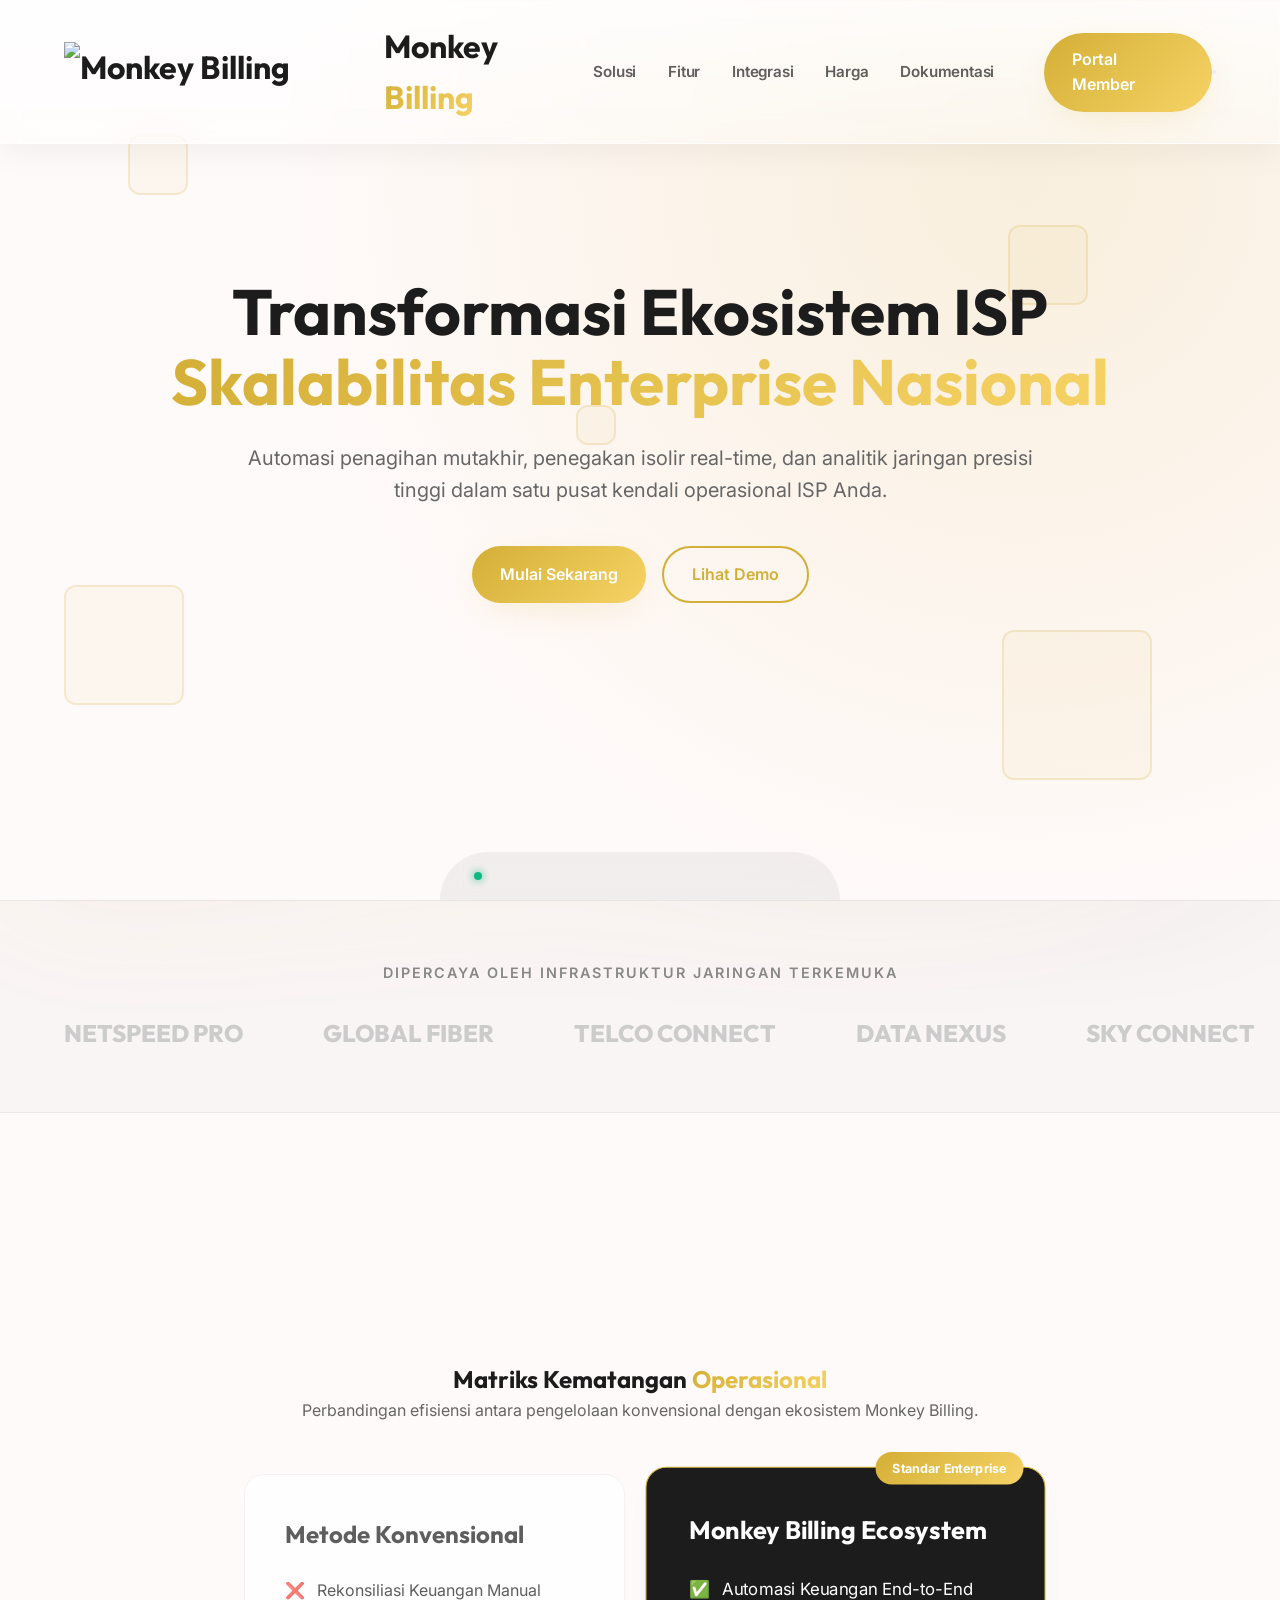
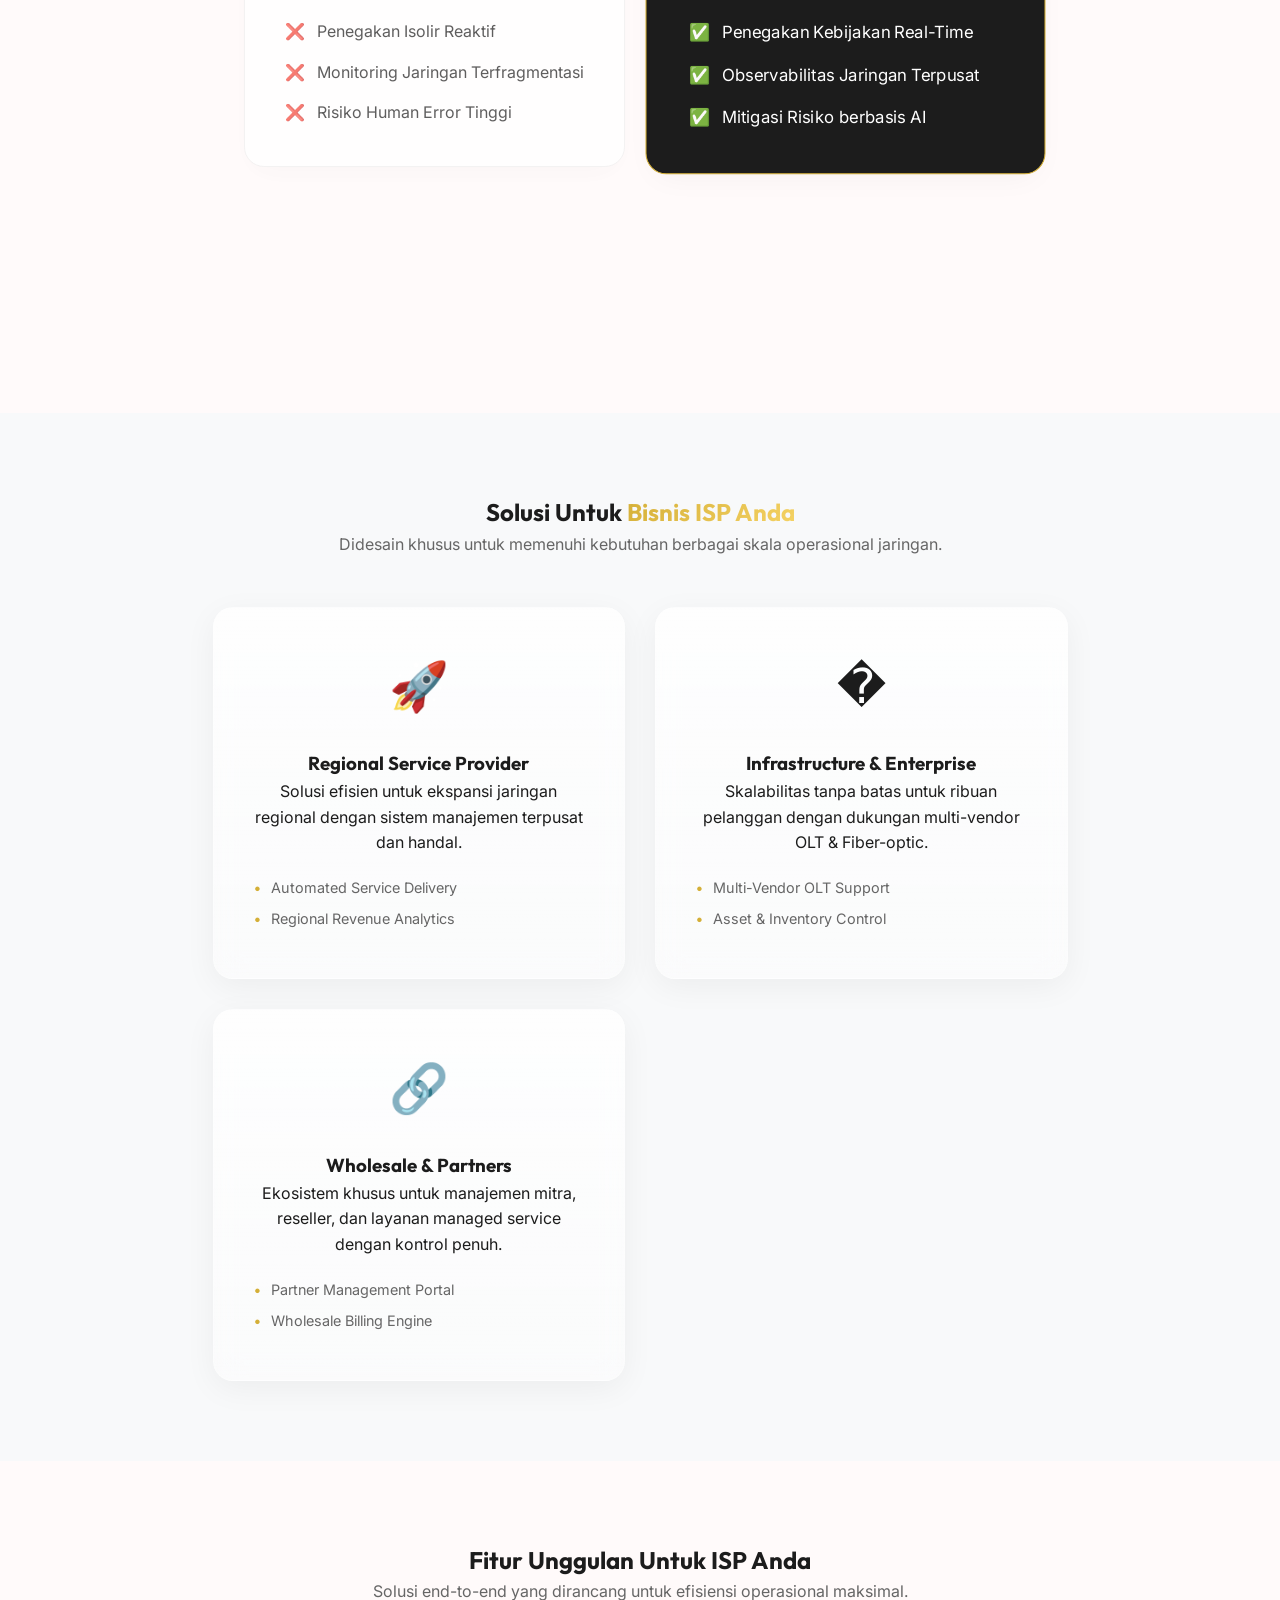
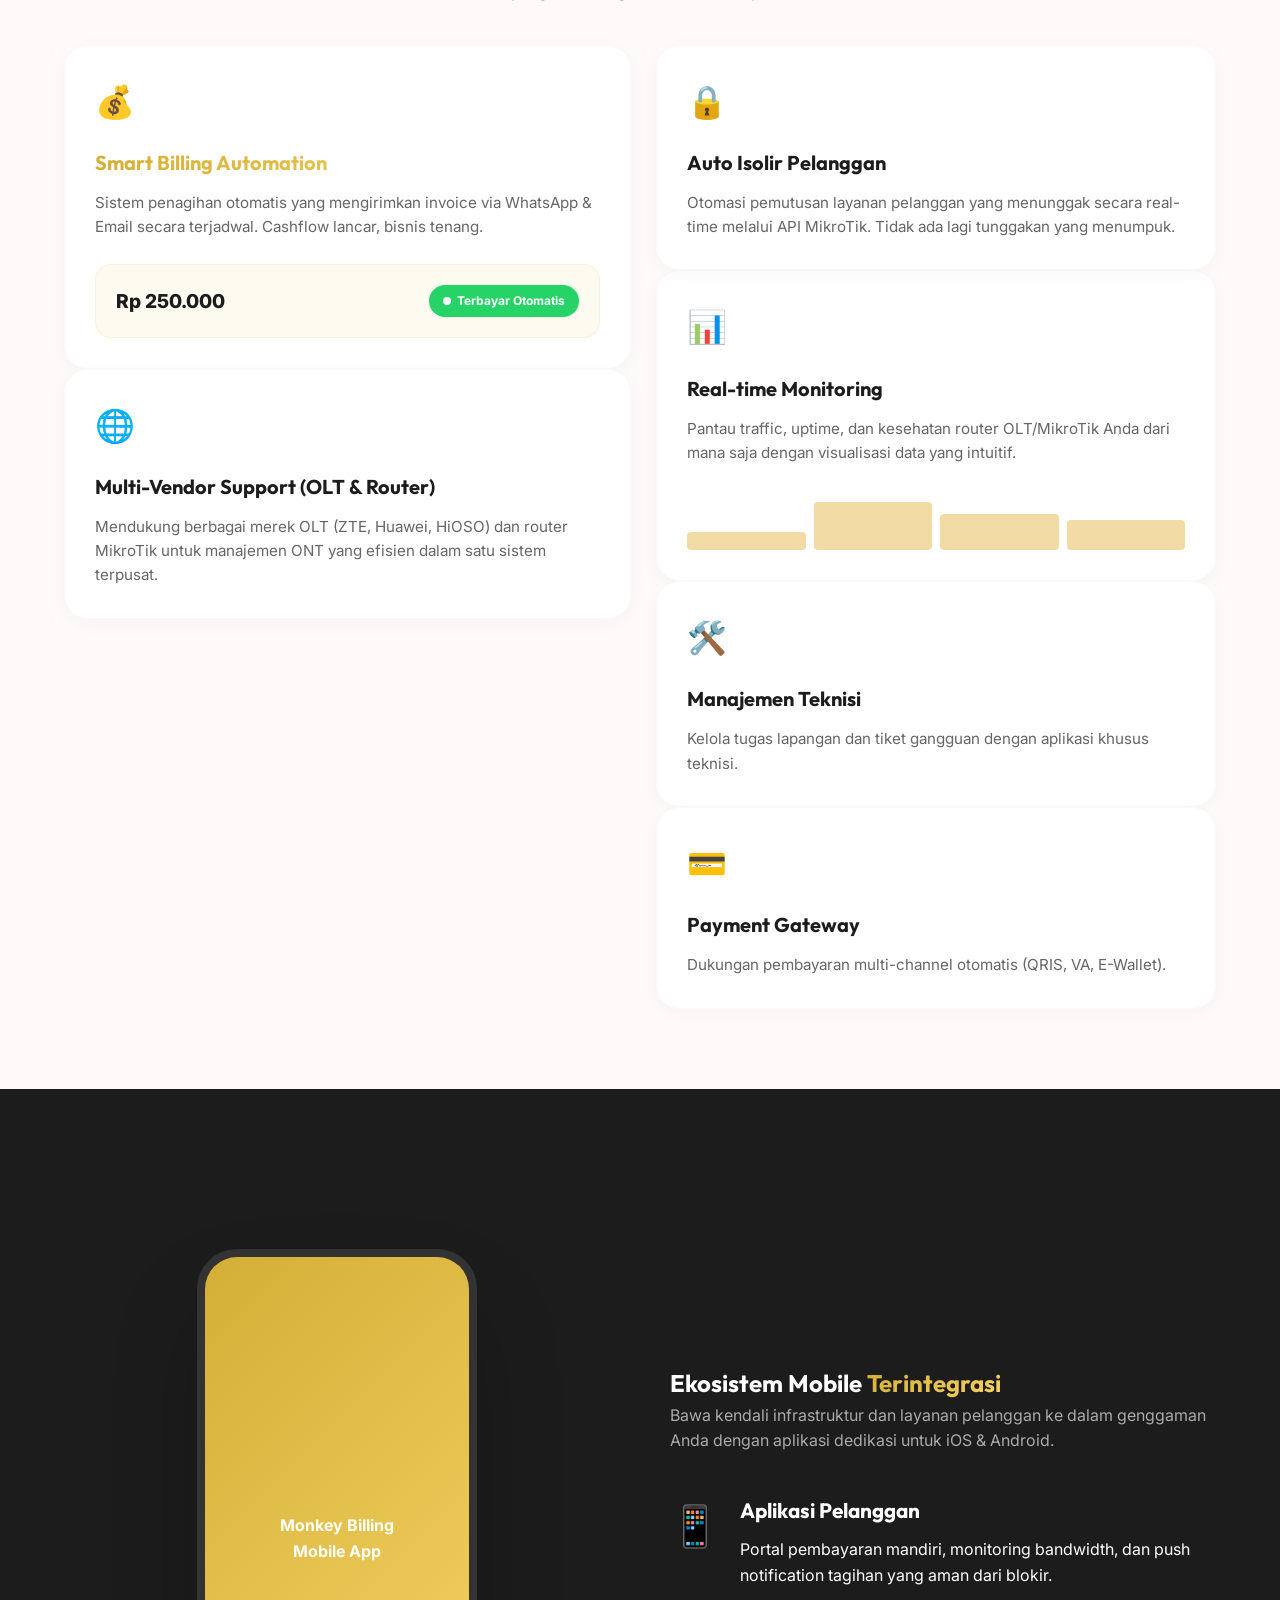
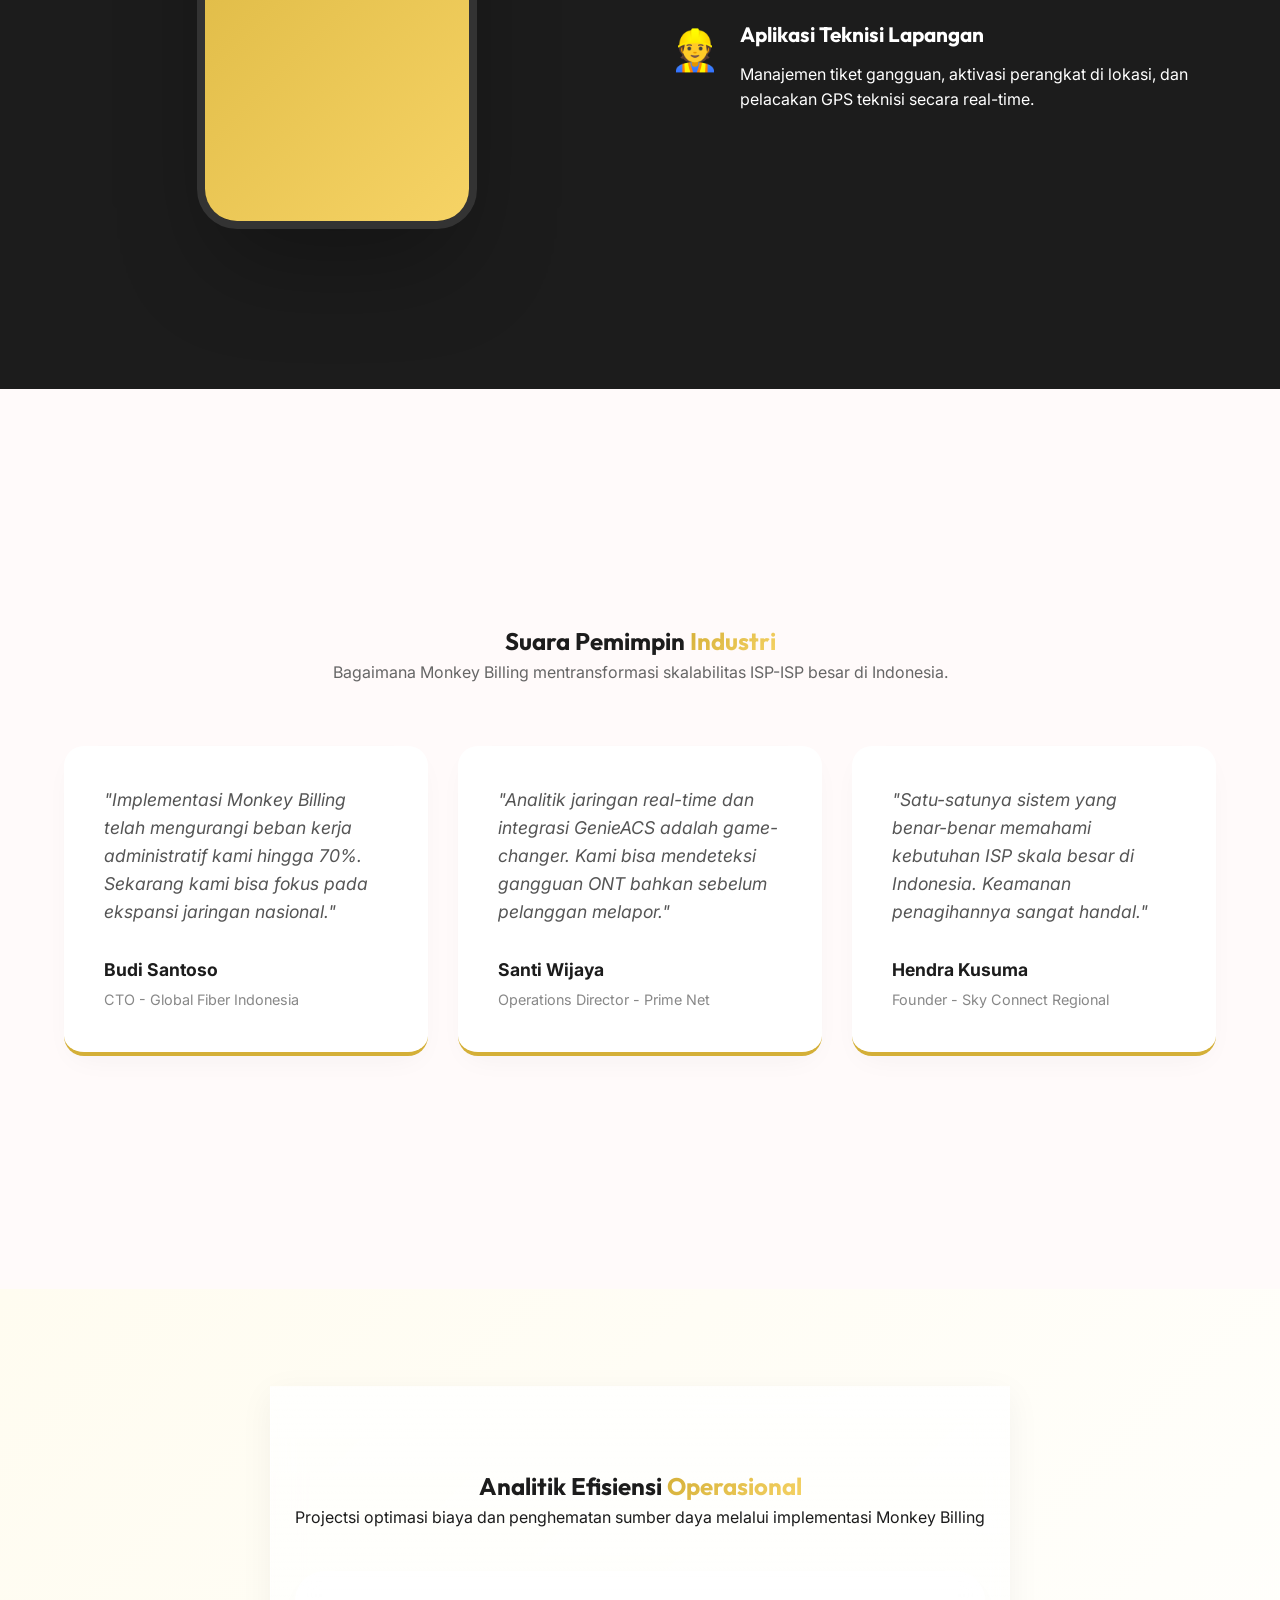
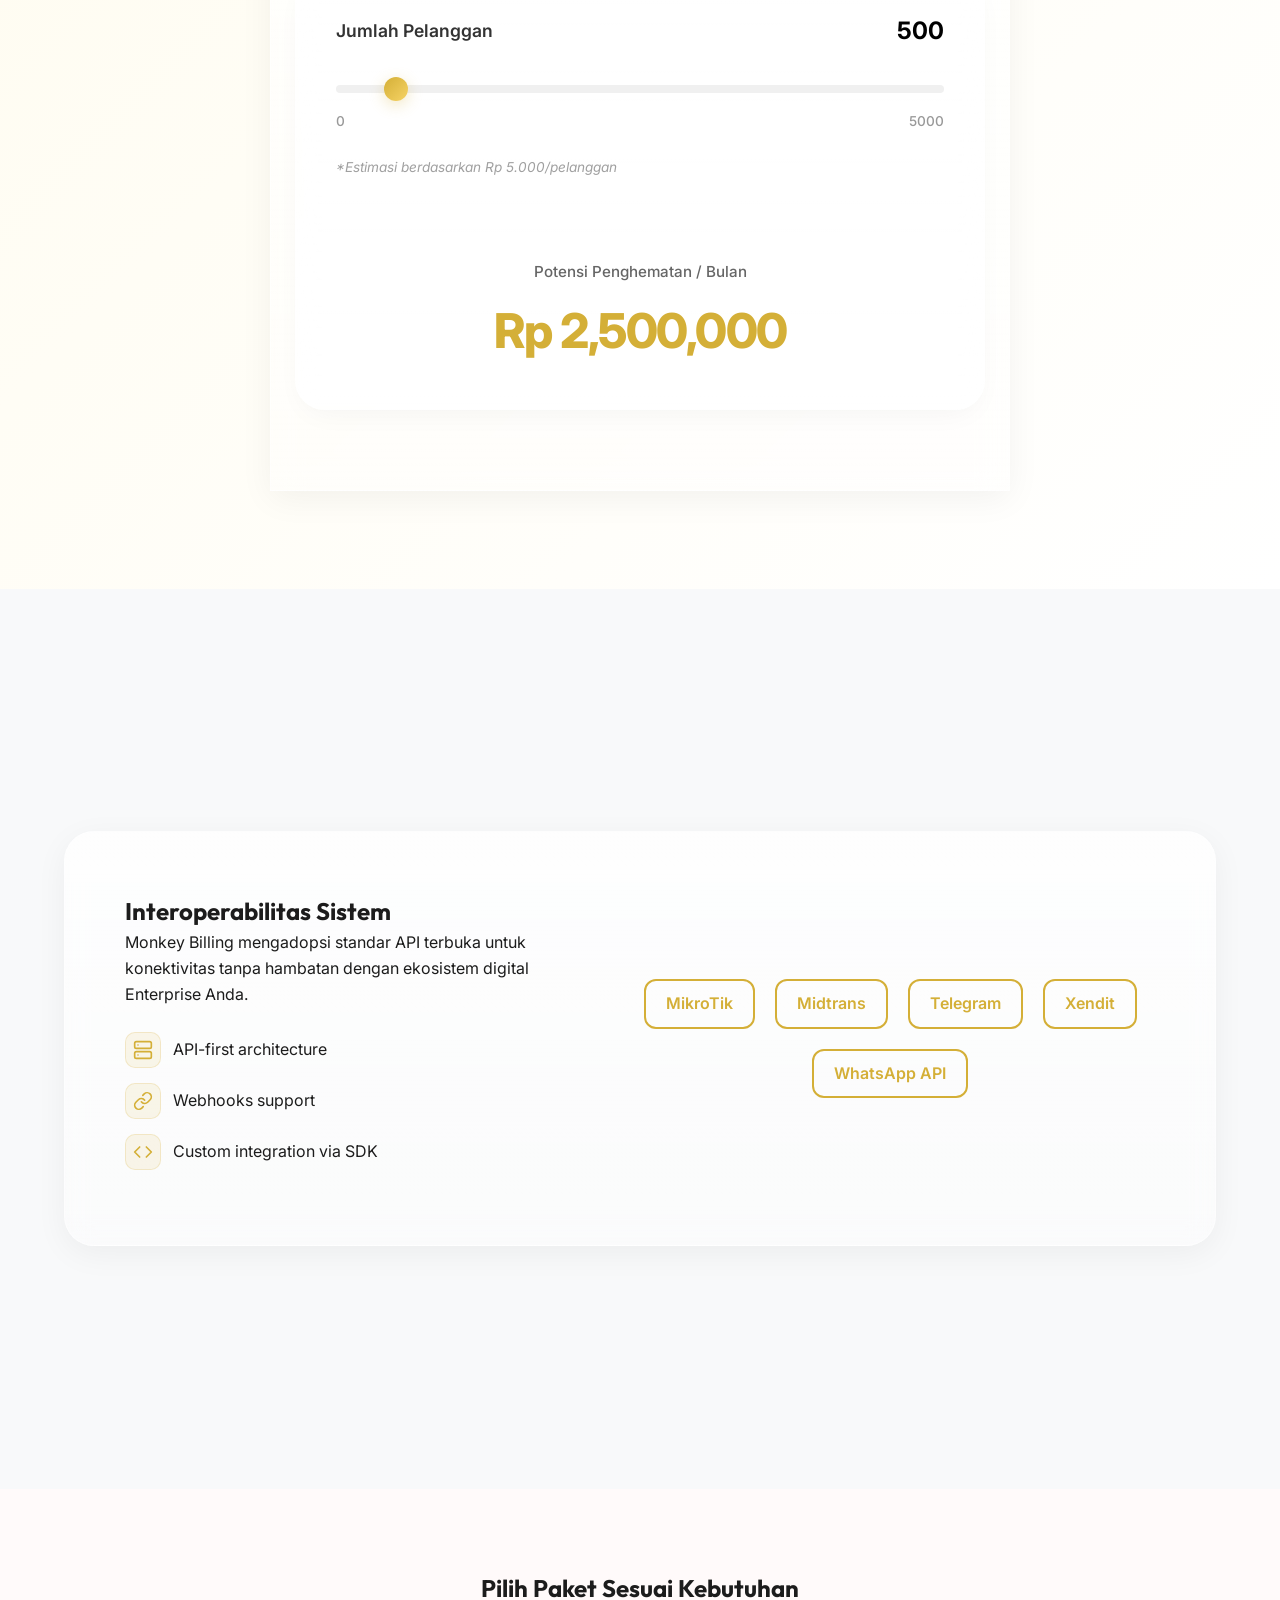
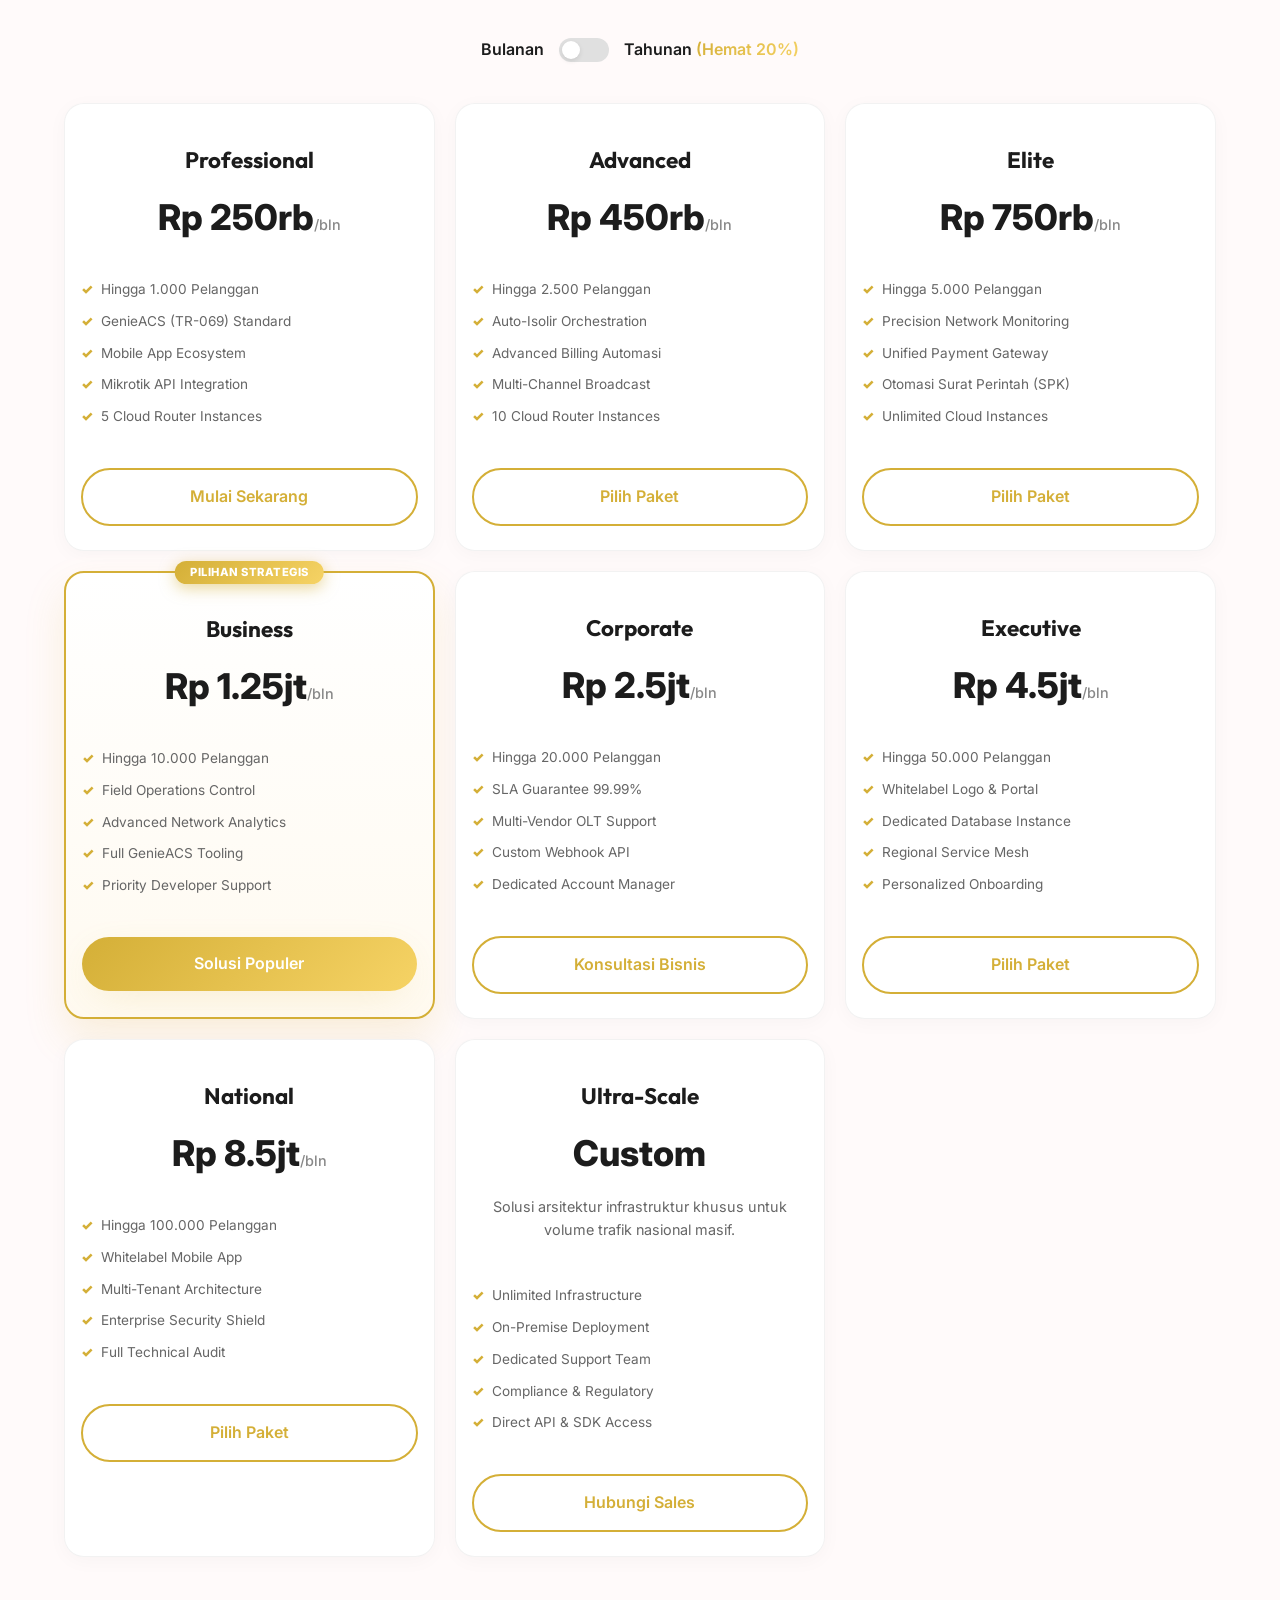
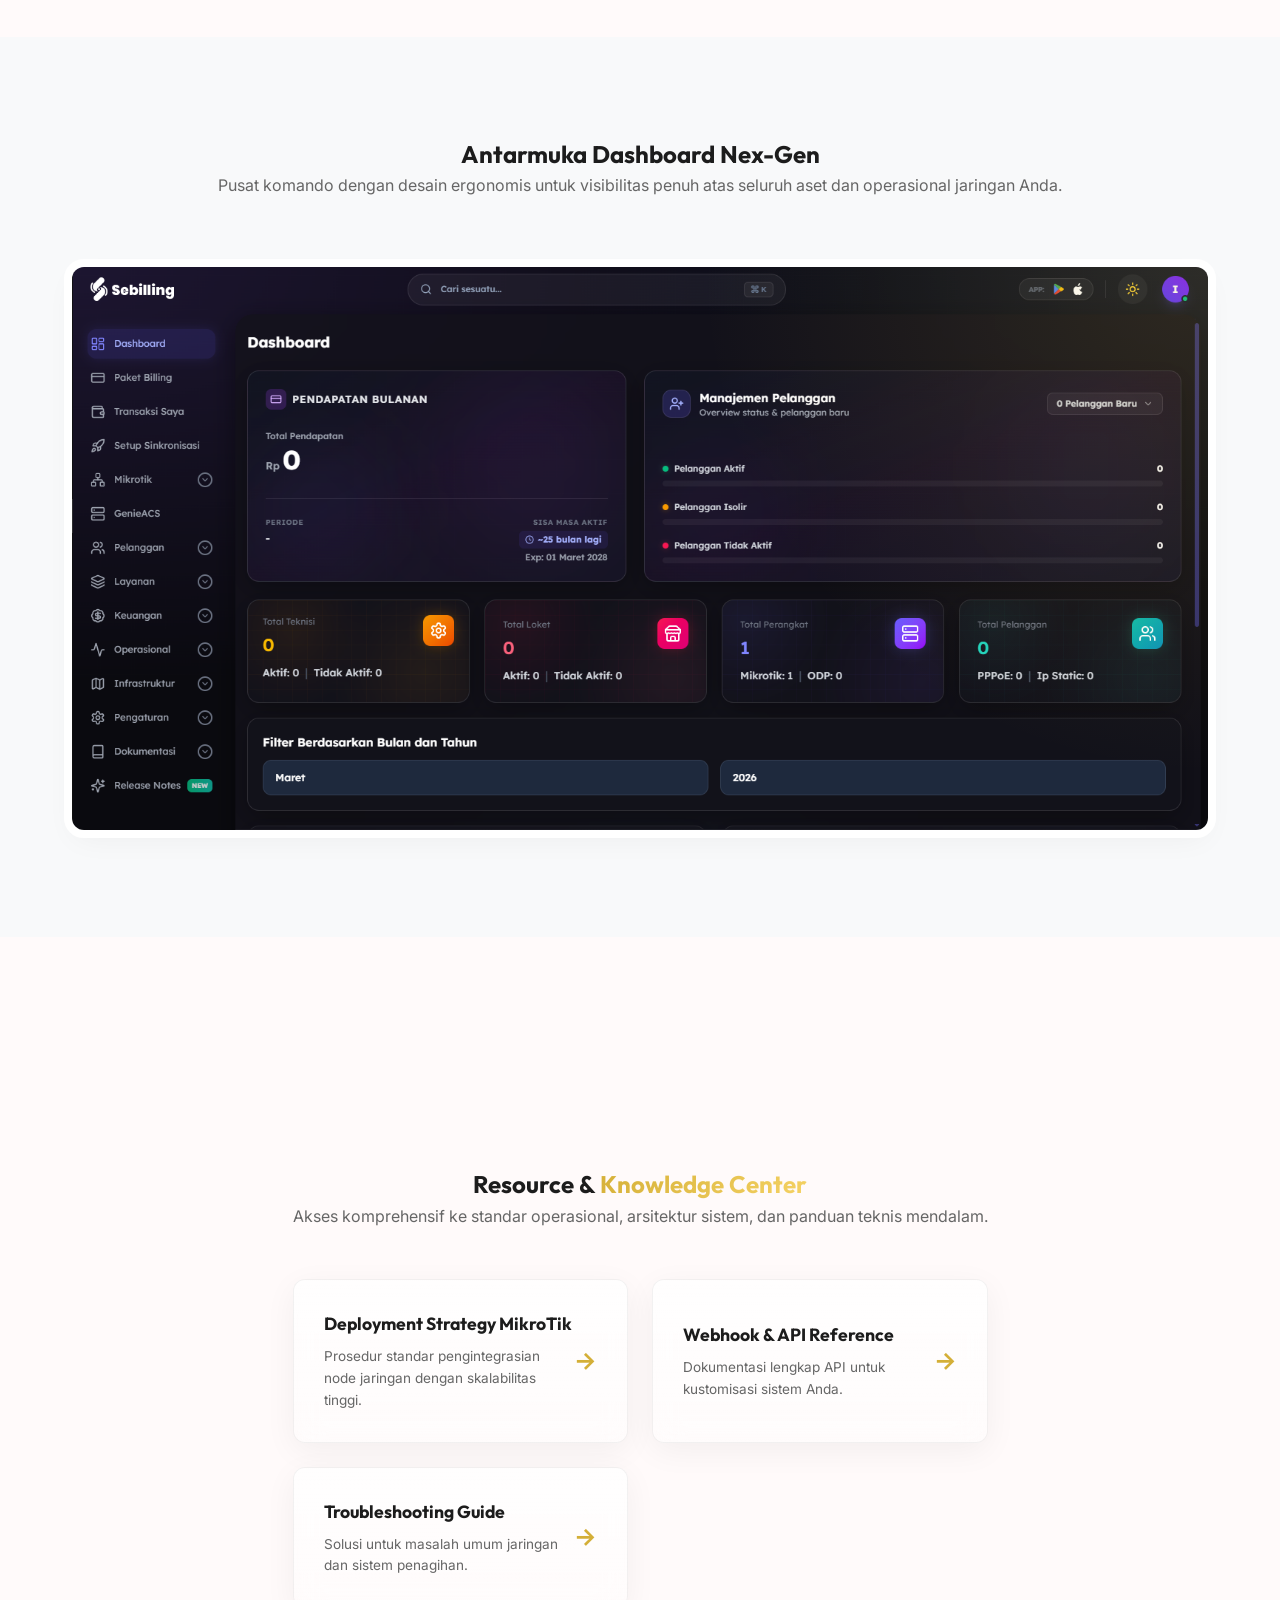
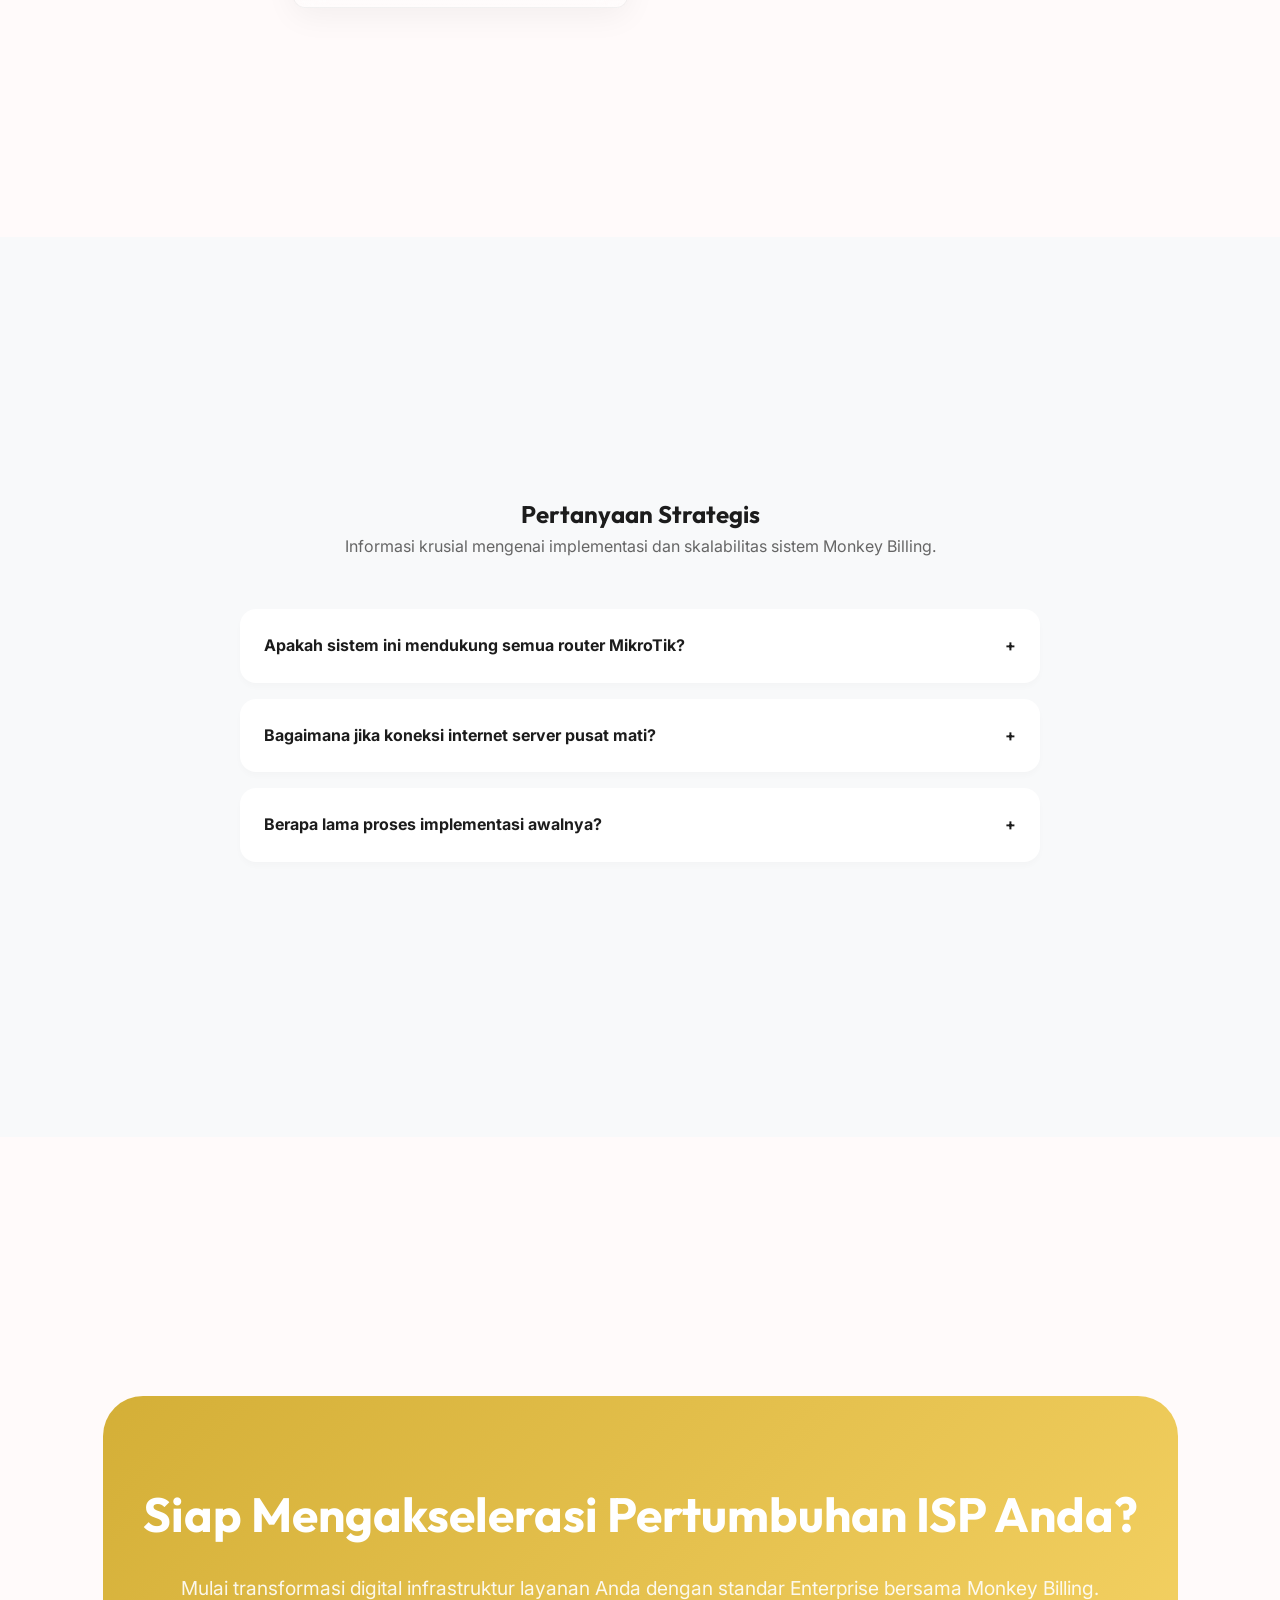
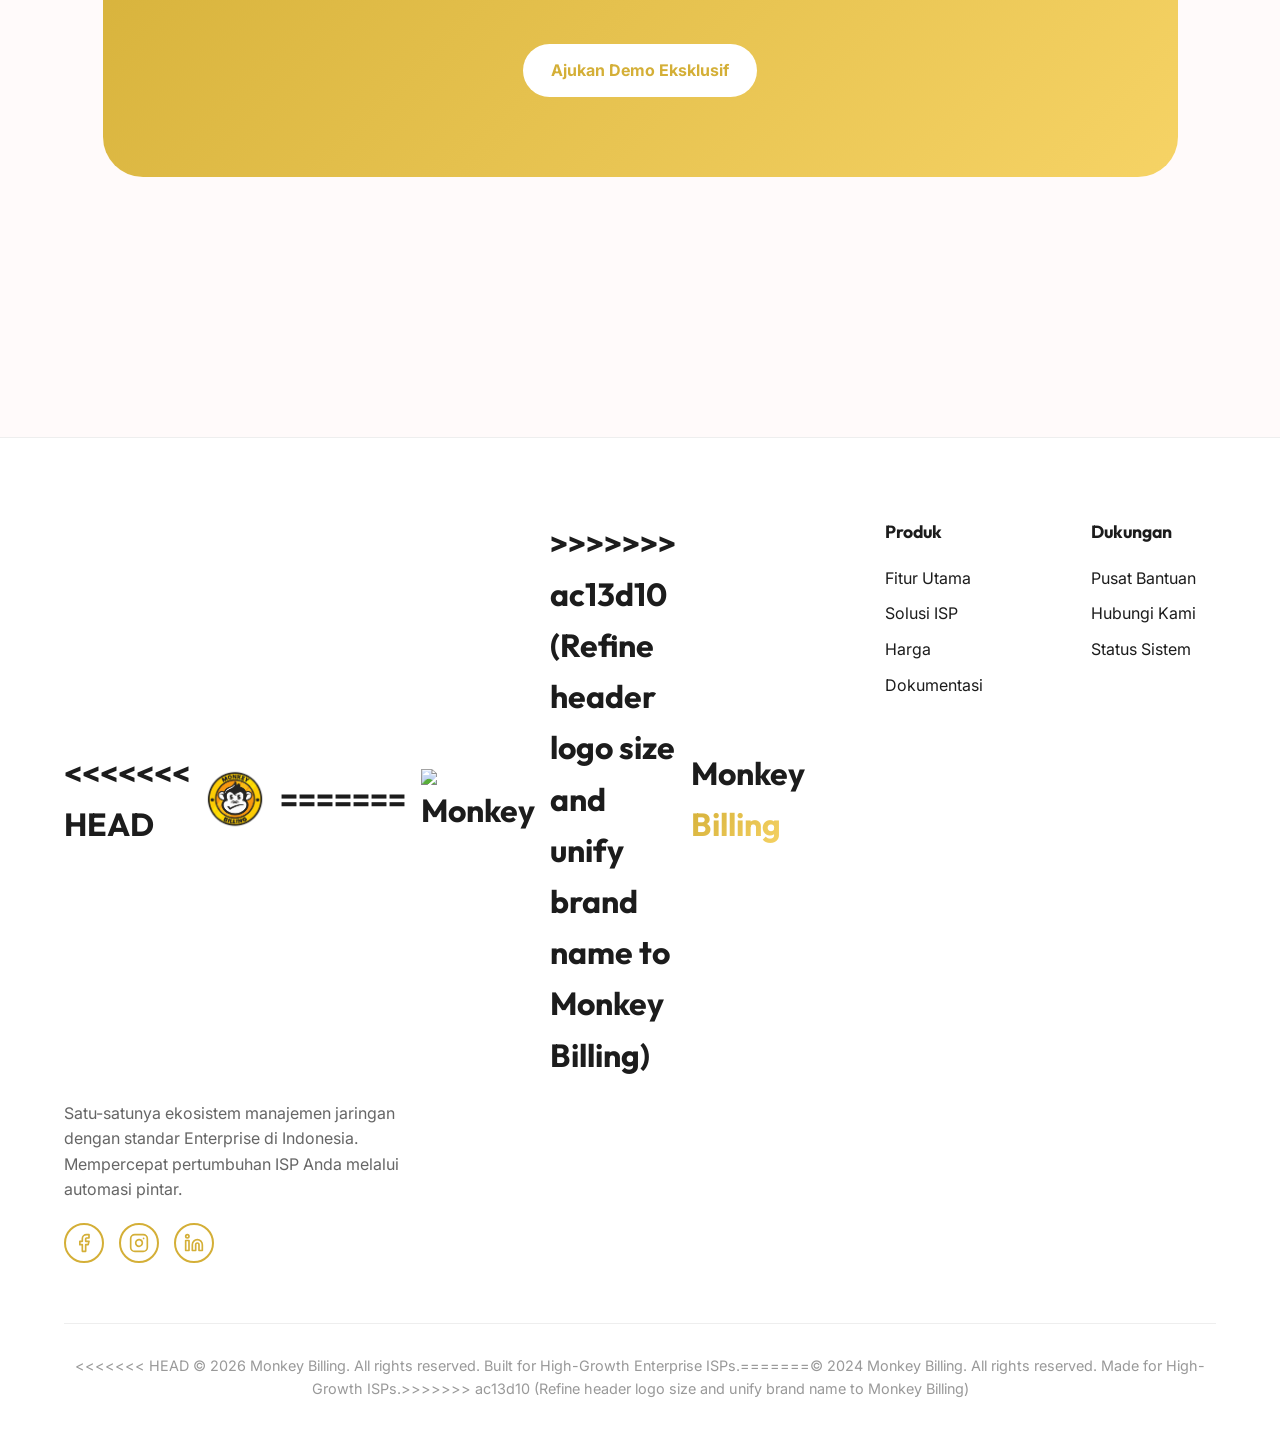
==== commit e3b2bc2a: "Refine header logo size and unify brand name to Monkey Billing" ====
--- a/index.html
+++ b/index.html
@@ -21,7 +21,7 @@
     <nav class="navbar glass">
         <div class="container nav-content">
             <a href="#" class="logo">
-                <img src="image/logo_monkey_billing.png" alt="Monkey Billing Logo" class="logo-img">
+                <img src="image/image.png" alt="Monkey Billing Logo" class="logo-img">
                 <span class="logo-text">Monkey <span class="text-gradient">Billing</span></span>
             </a>
             <ul class="nav-links">
@@ -657,8 +657,12 @@
             <div class="footer-grid">
                 <div class="footer-brand">
                     <a href="#" class="logo" style="margin-bottom: 20px;">
-                        <img src="image/logo_monkey_billing.png" alt="Monkey Billing Logo" class="logo-img">
-                        <span class="logo-text">Monkey <span class="text-gradient">Billing</span></span>
+                        <<<<<<< HEAD <img src="image/logo_monkey_billing.png" alt="Monkey Billing Logo"
+                            class="logo-img">
+                            =======
+                            <img src="image/image.png" alt="Monkey Billing Logo" class="logo-img">
+                            >>>>>>> ac13d10 (Refine header logo size and unify brand name to Monkey Billing)
+                            <span class="logo-text">Monkey <span class="text-gradient">Billing</span></span>
                     </a>
                     <p>Satu-satunya ekosistem manajemen jaringan dengan standar Enterprise di Indonesia. Mempercepat
                         pertumbuhan ISP Anda melalui automasi pintar.</p>
@@ -715,7 +719,9 @@
             </div>
             <div class="footer-bottom"
                 style="margin-top: 40px; padding-top: 30px; border-top: 1px solid #eee; text-align: center; color: #999;">
-                &copy; 2026 Monkey Billing. All rights reserved. Built for High-Growth Enterprise ISPs.
+                <<<<<<< HEAD &copy; 2026 Monkey Billing. All rights reserved. Built for High-Growth Enterprise
+                    ISPs.=======&copy; 2024 Monkey Billing. All rights reserved. Made for High-Growth ISPs.>>>>>>>
+                    ac13d10 (Refine header logo size and unify brand name to Monkey Billing)
             </div>
         </div>
     </footer>
--- a/style.css
+++ b/style.css
@@ -263,14 +263,14 @@
 .logo {
     display: flex;
     align-items: center;
-    gap: 12px;
-    font-size: 1.5rem;
+    gap: 15px;
+    font-size: 2rem !important;
     font-weight: 700;
     font-family: var(--font-heading);
 }
 
 .logo-img {
-    height: 32px;
+    height: 60px !important;
     width: auto;
     object-fit: contain;
 }
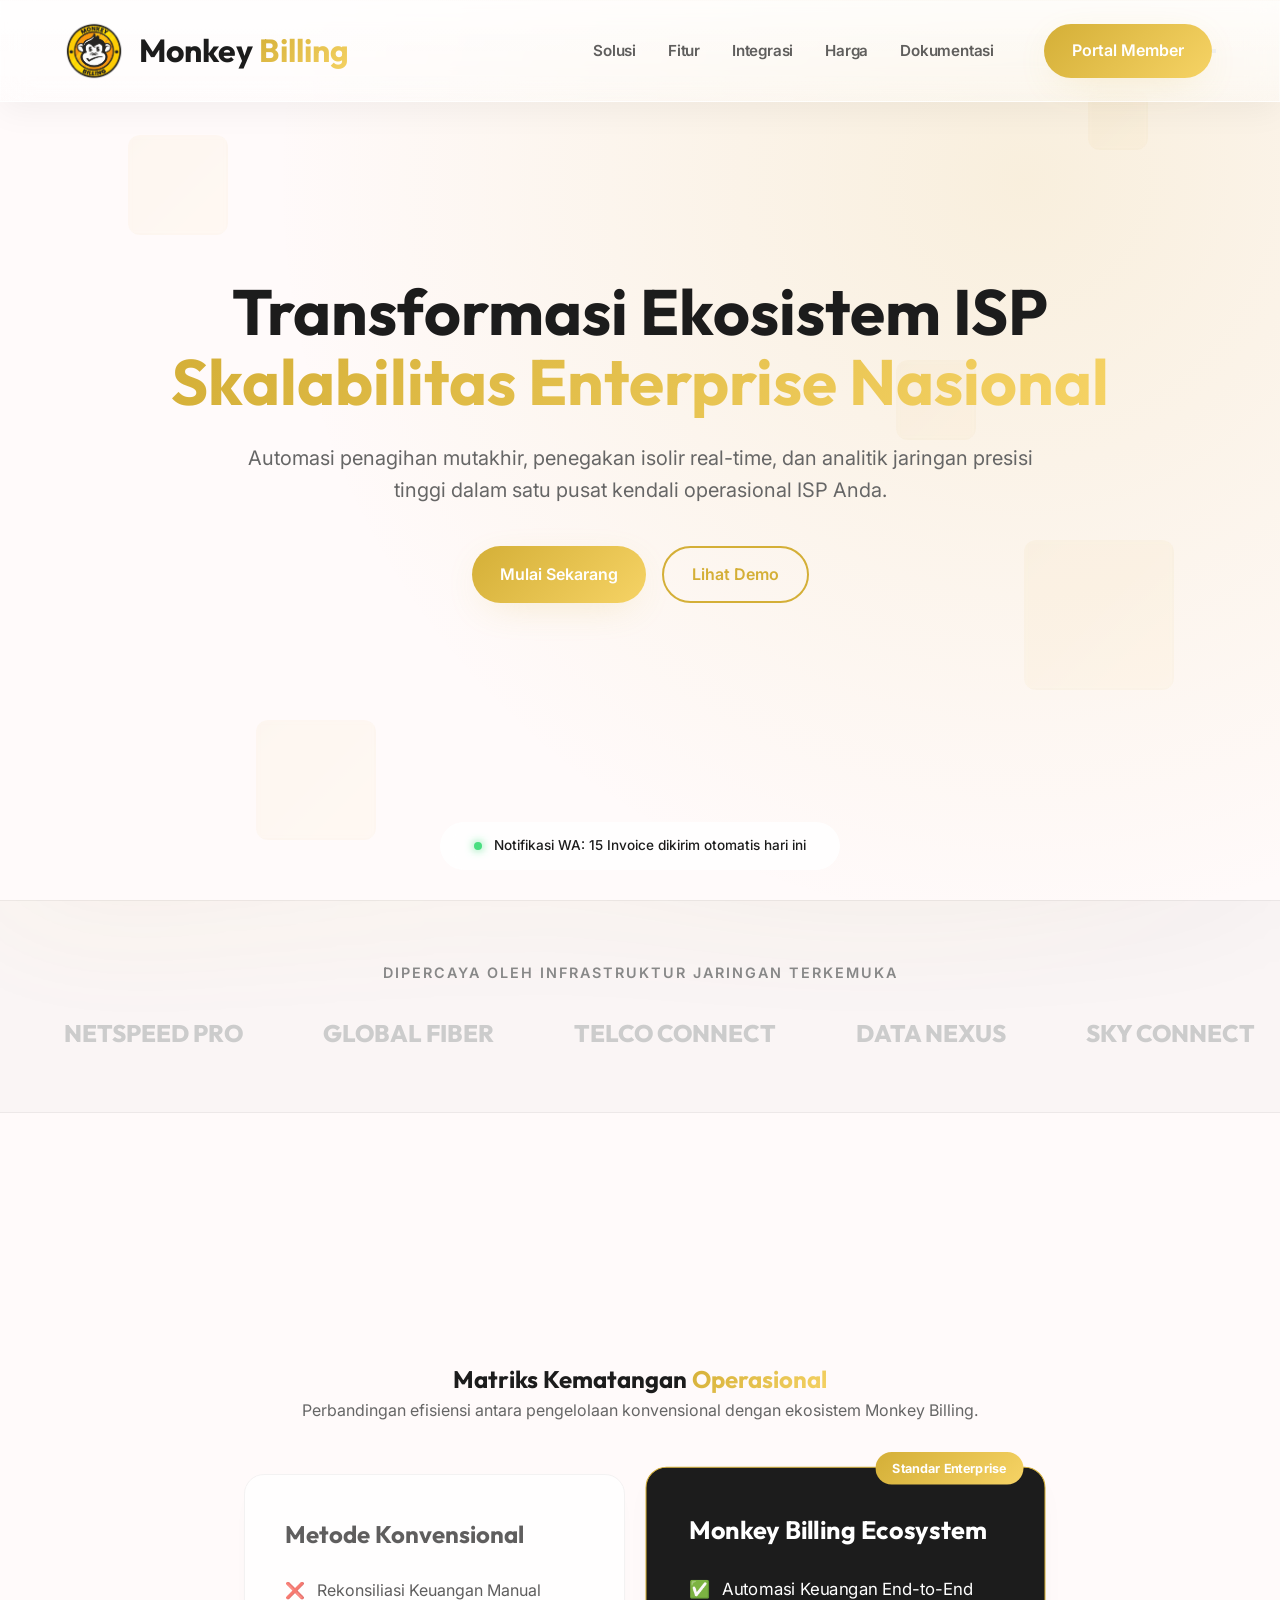
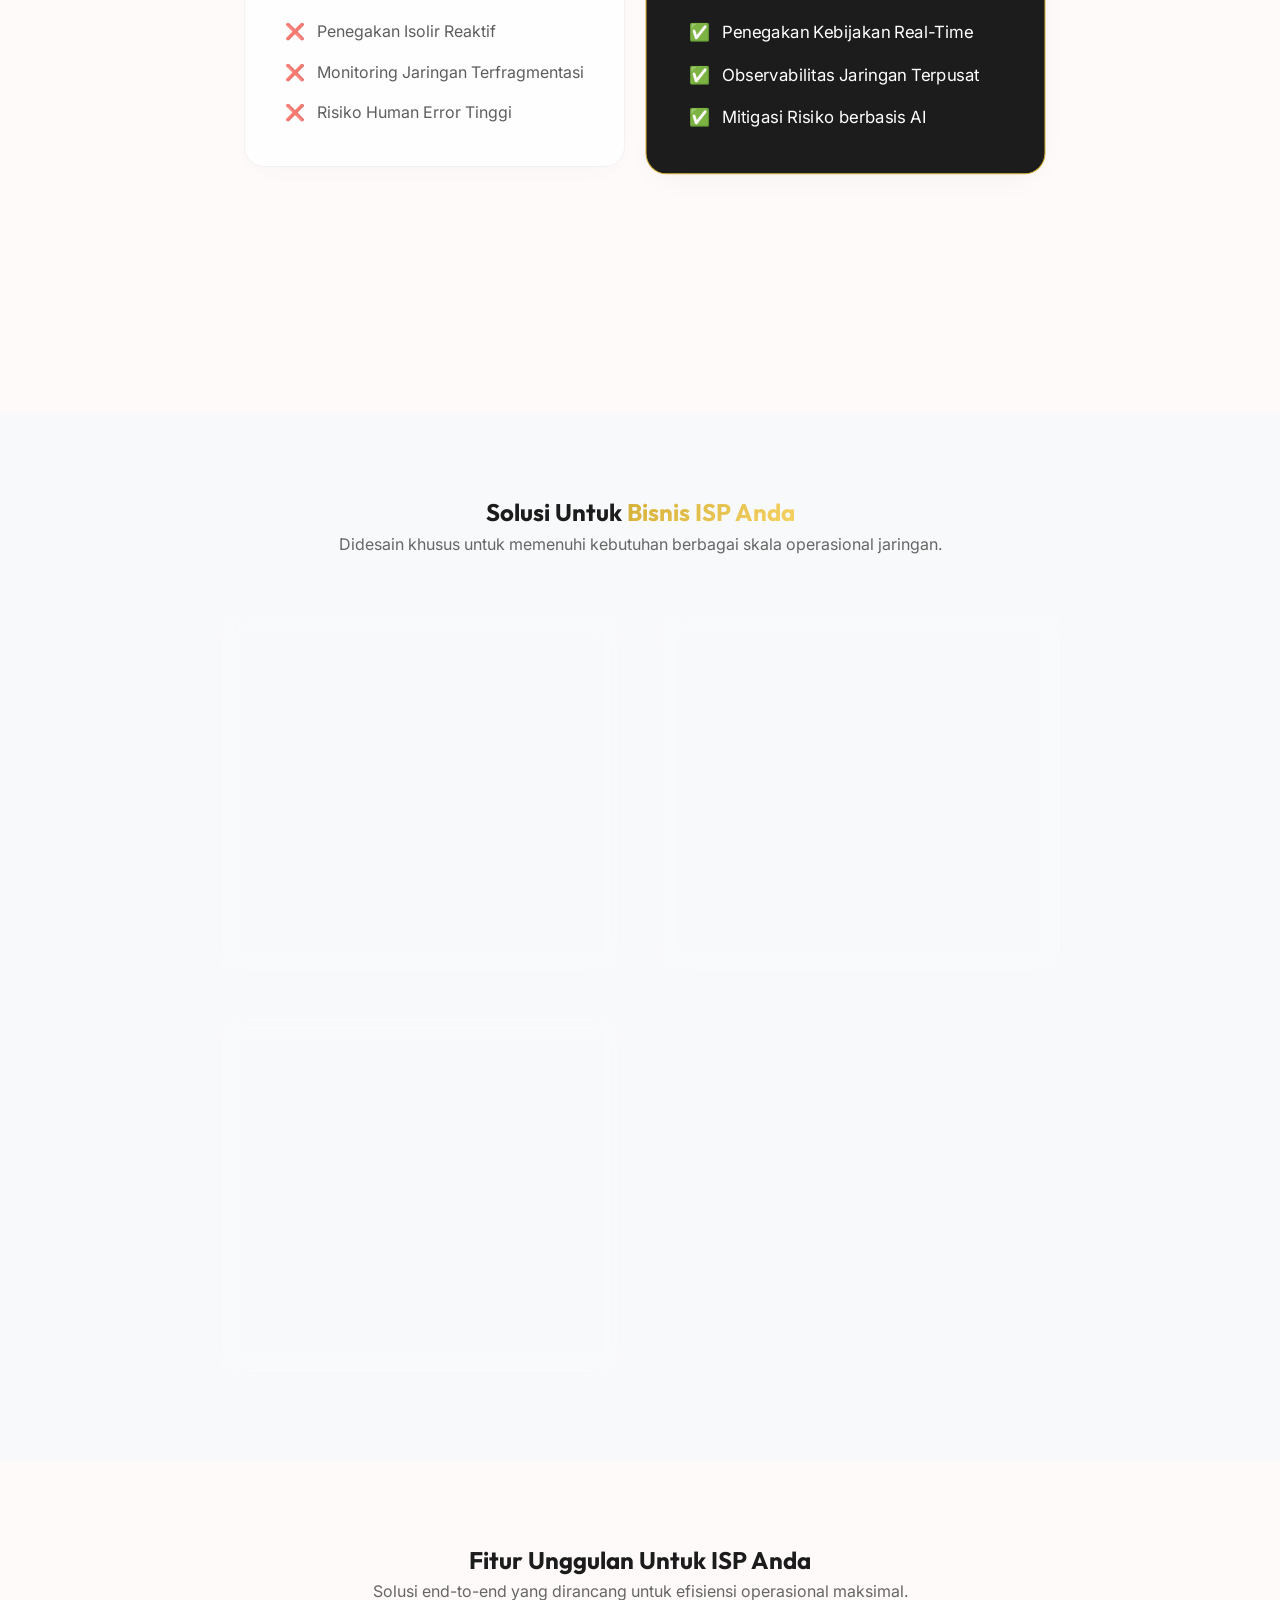
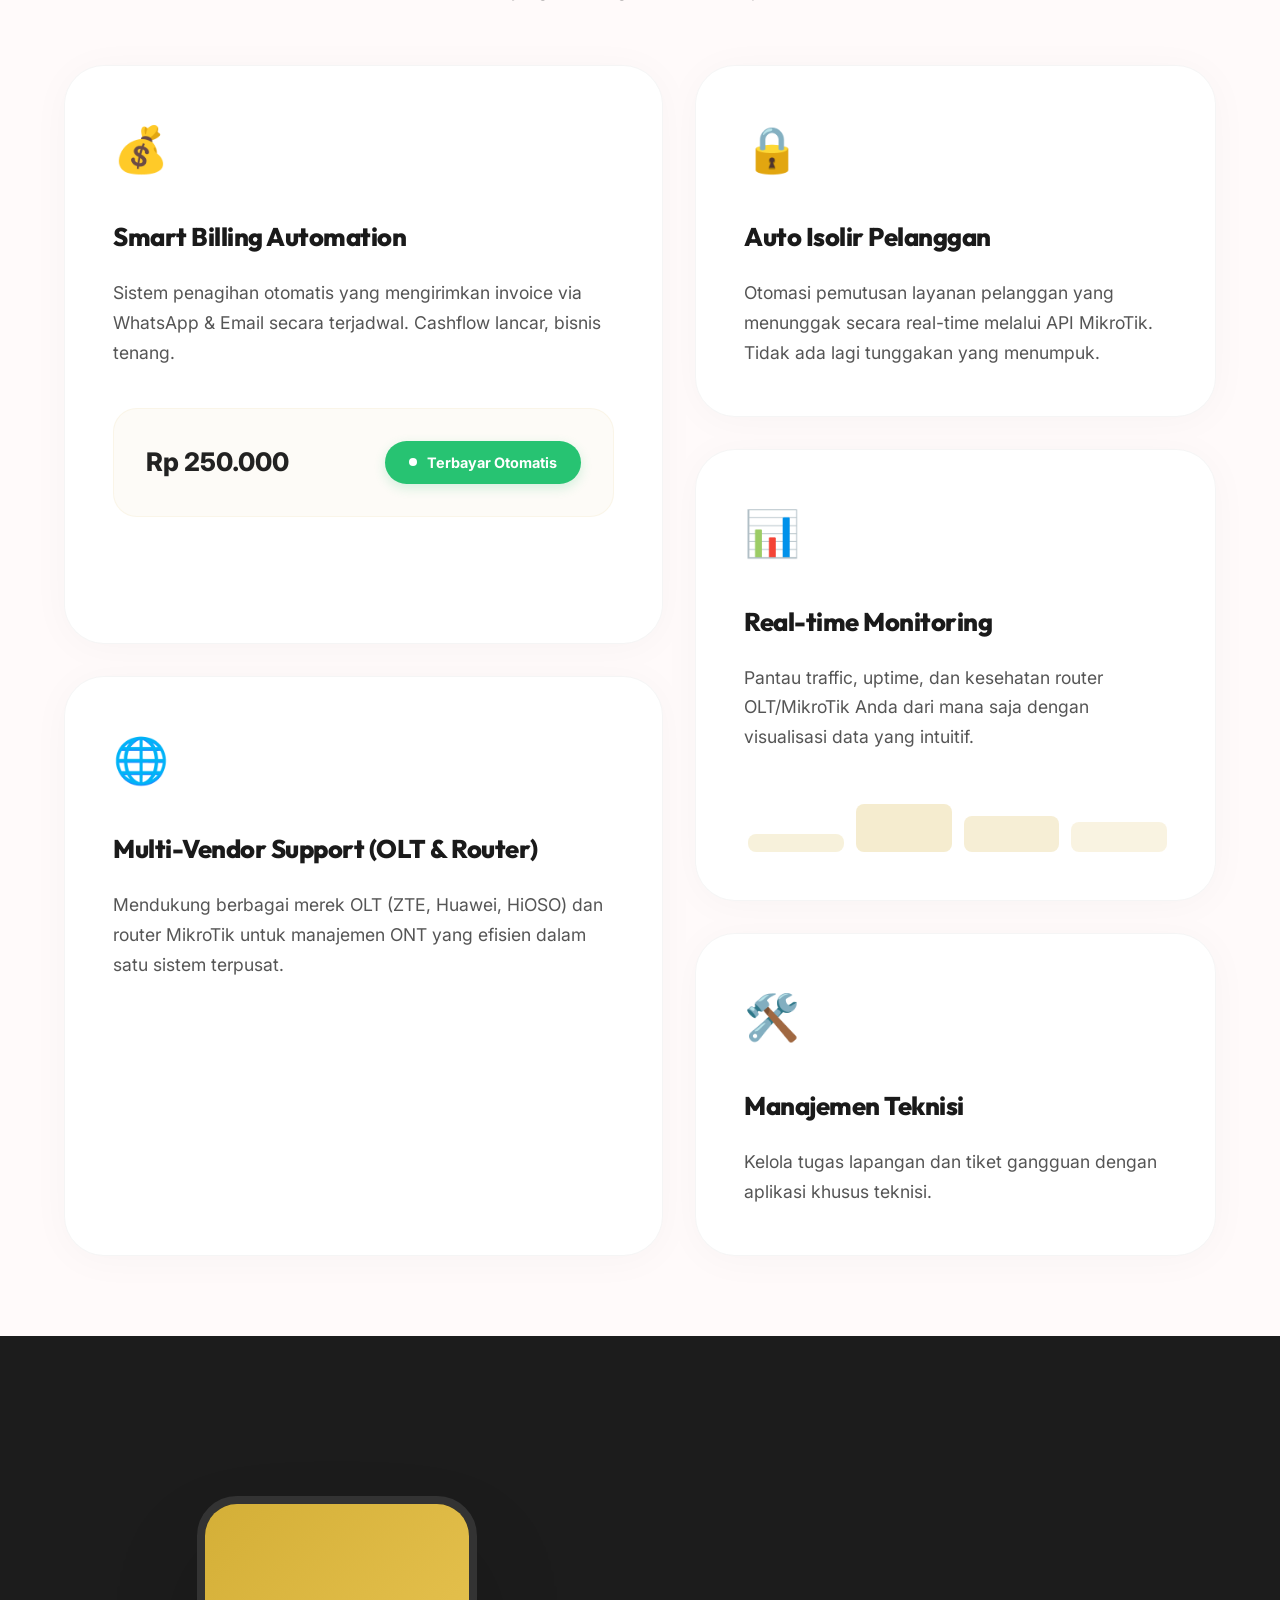
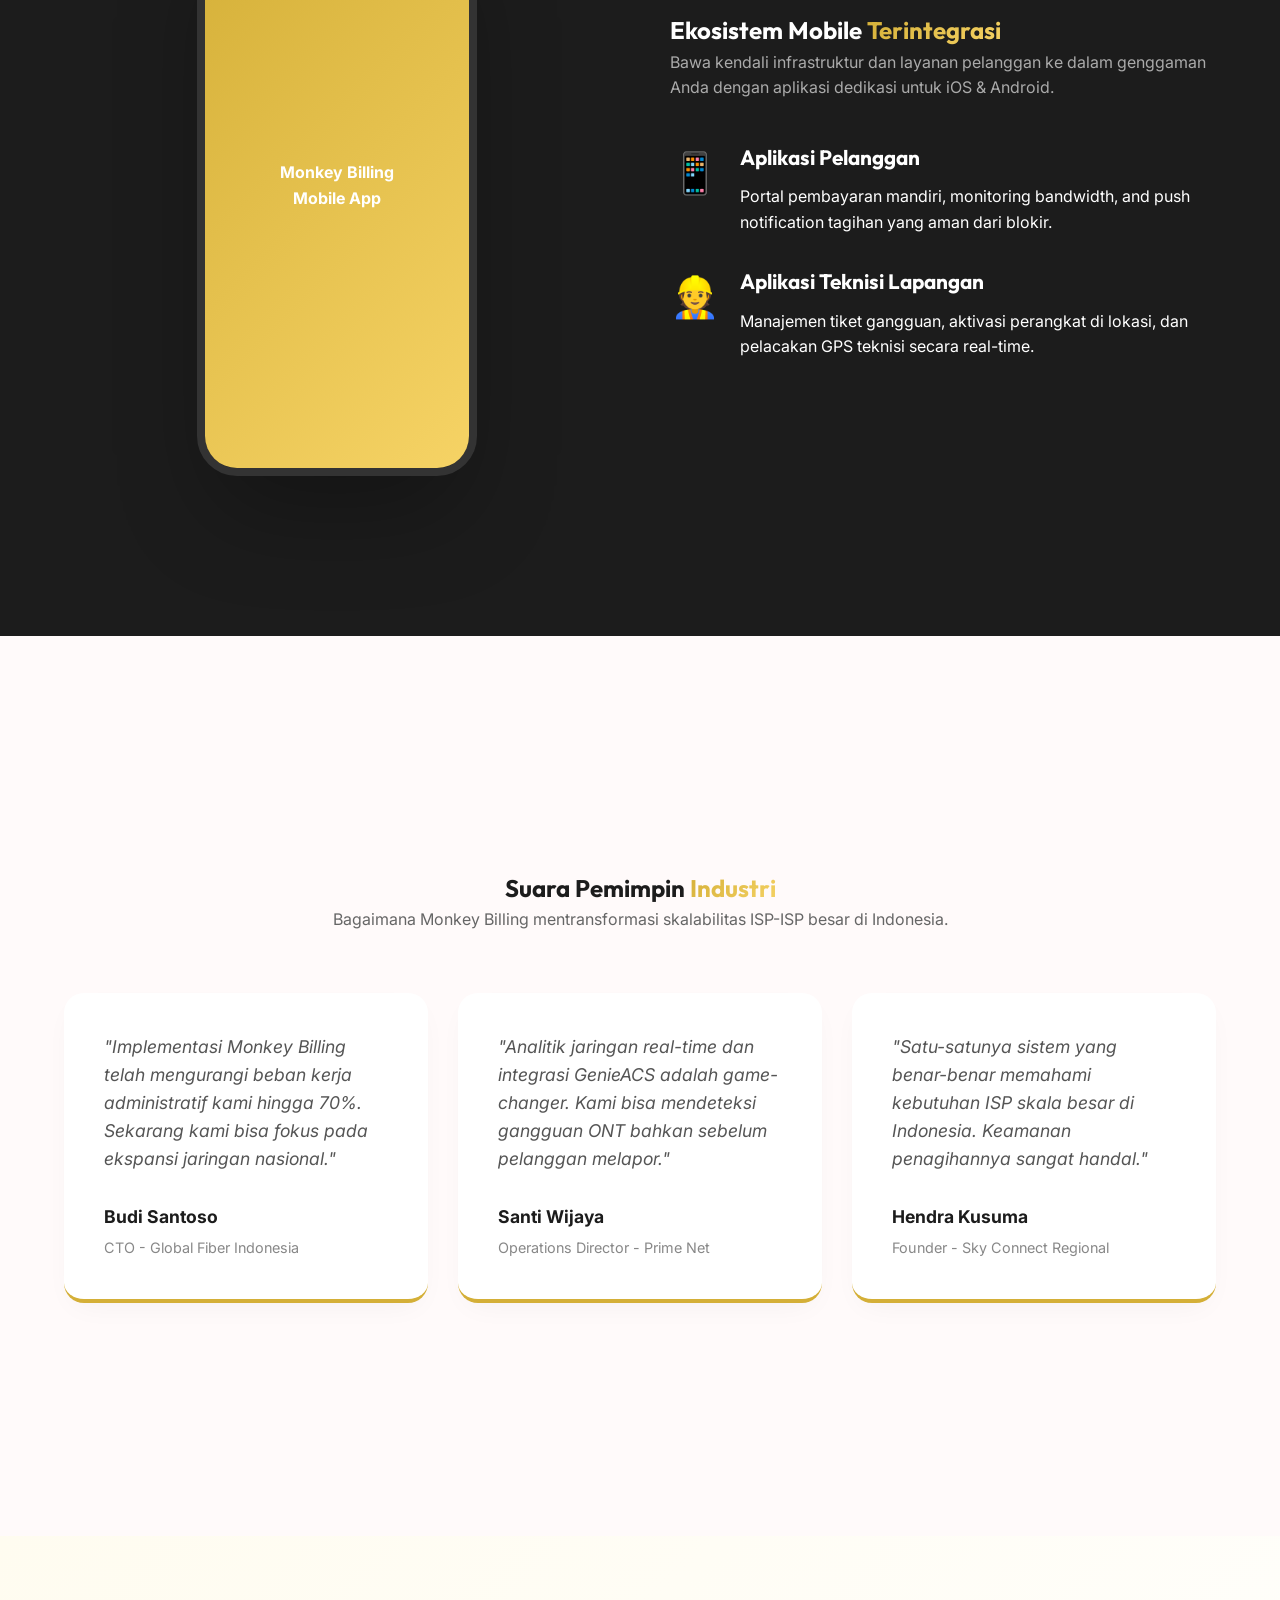
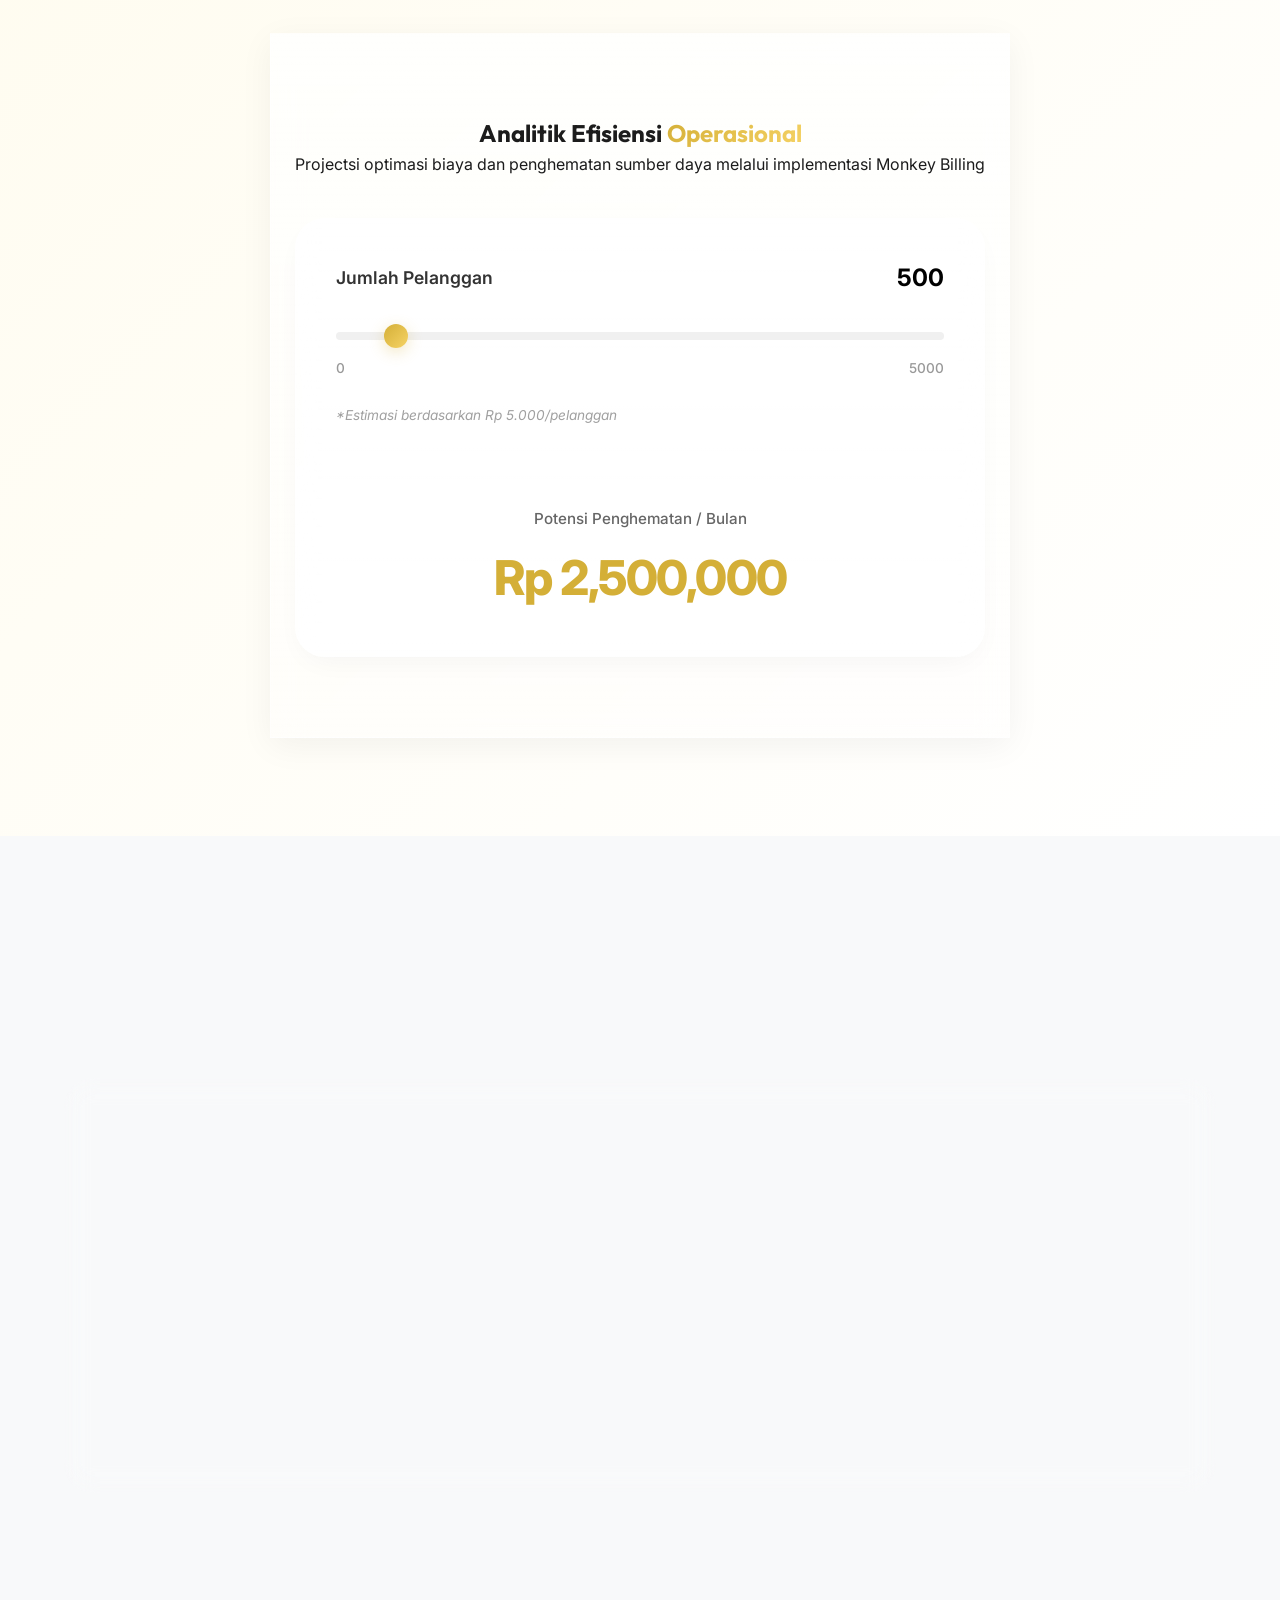
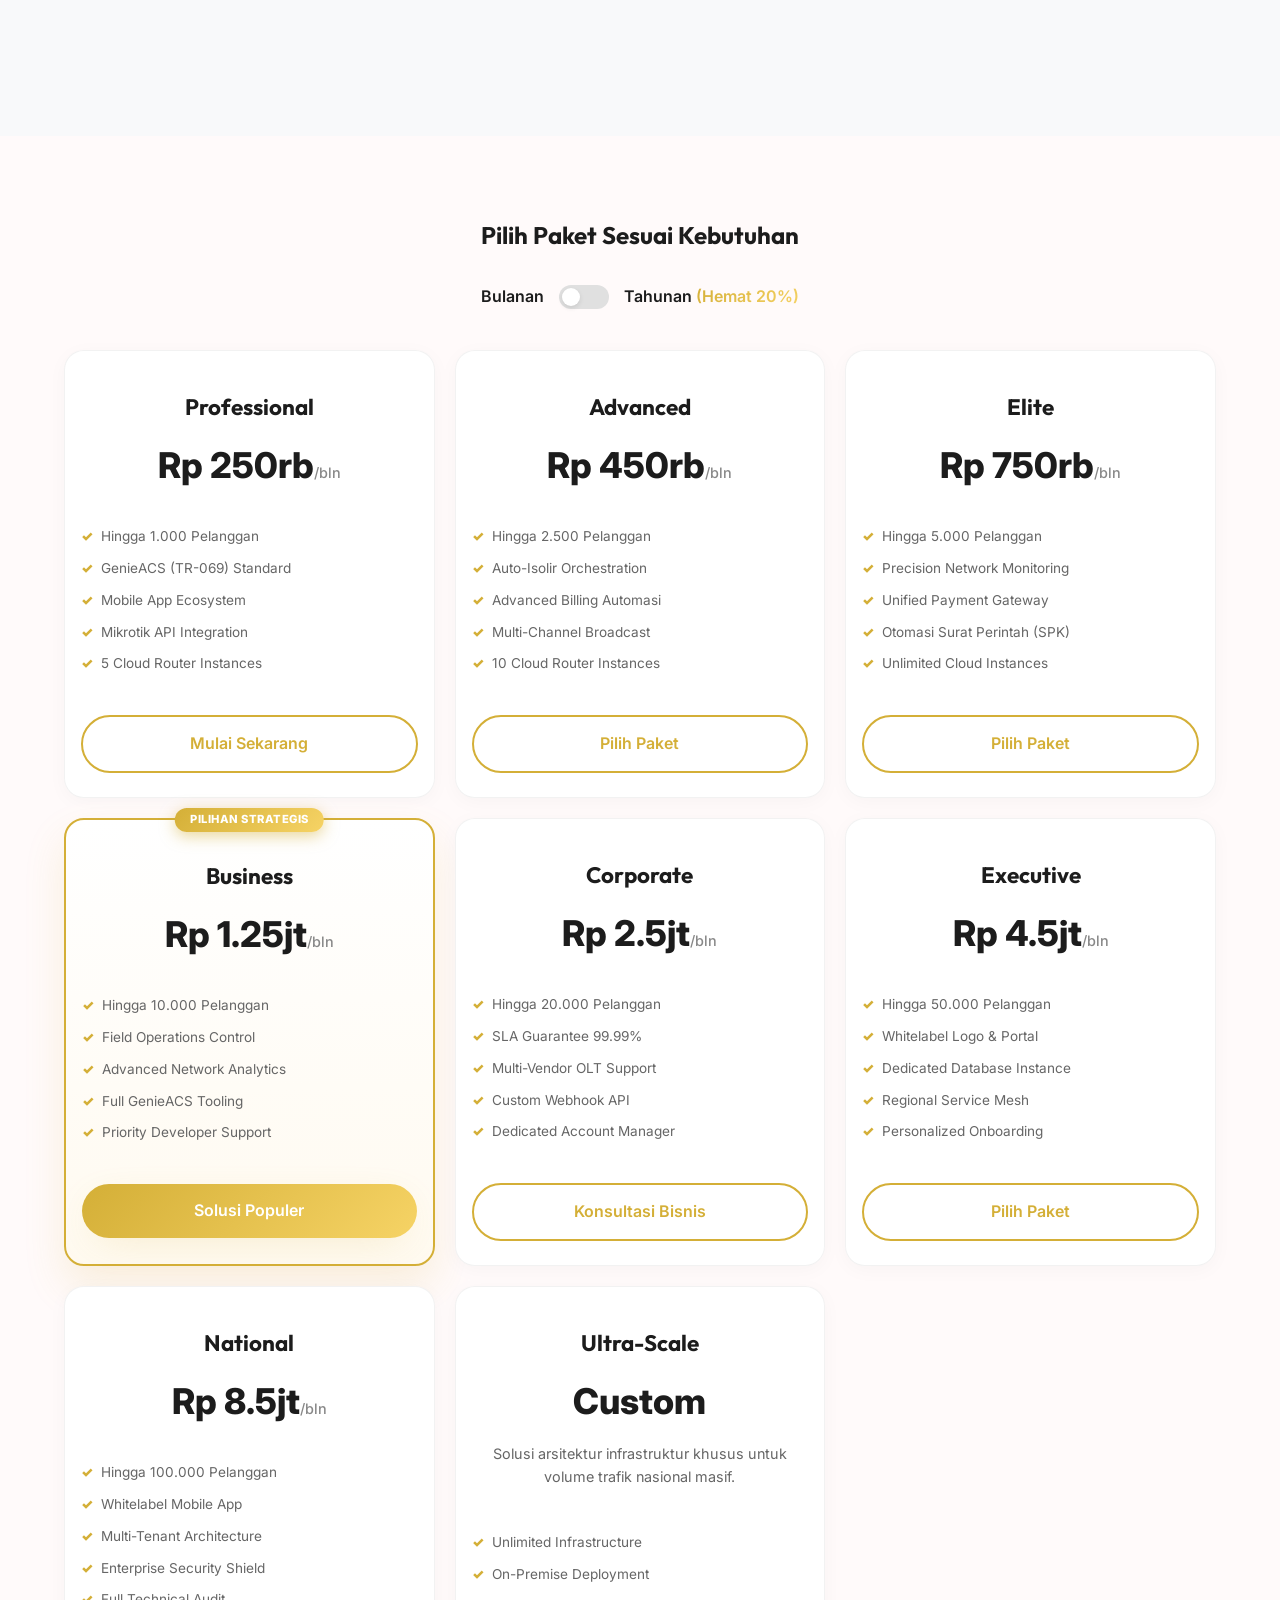
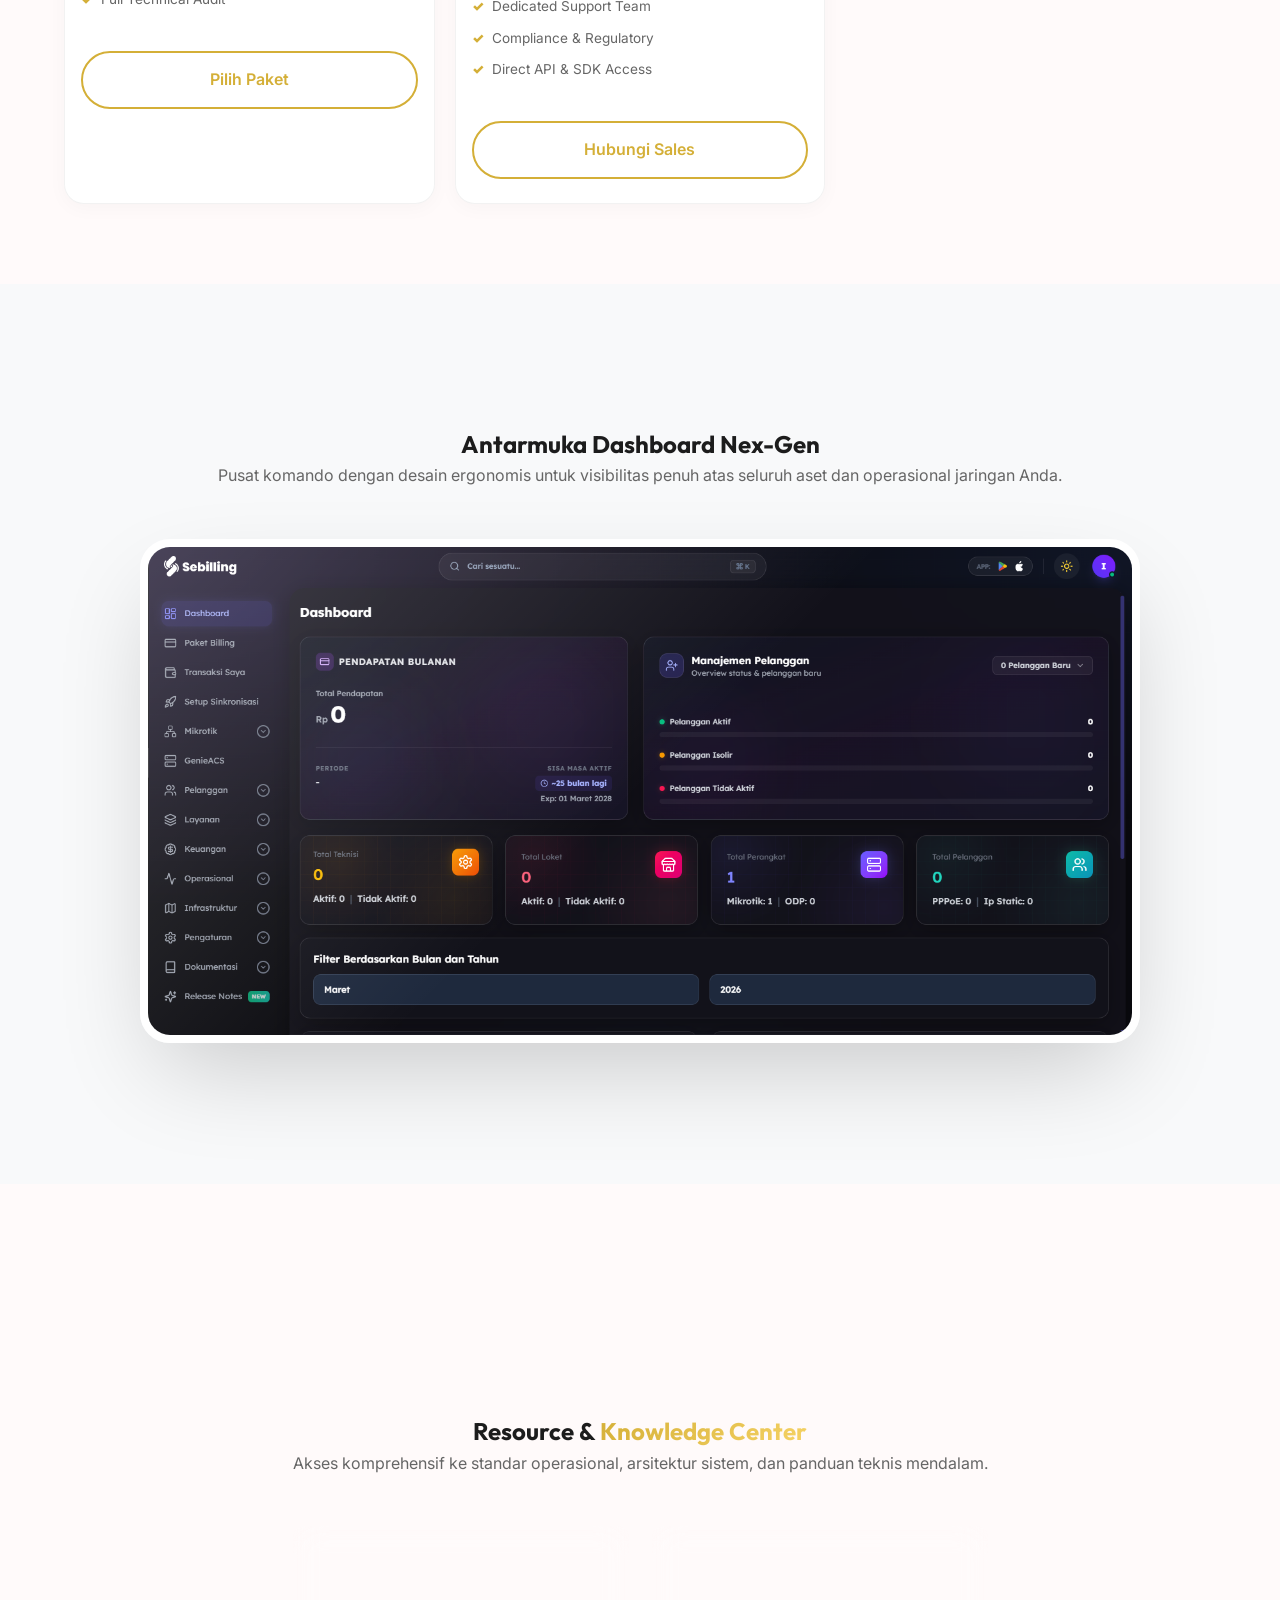
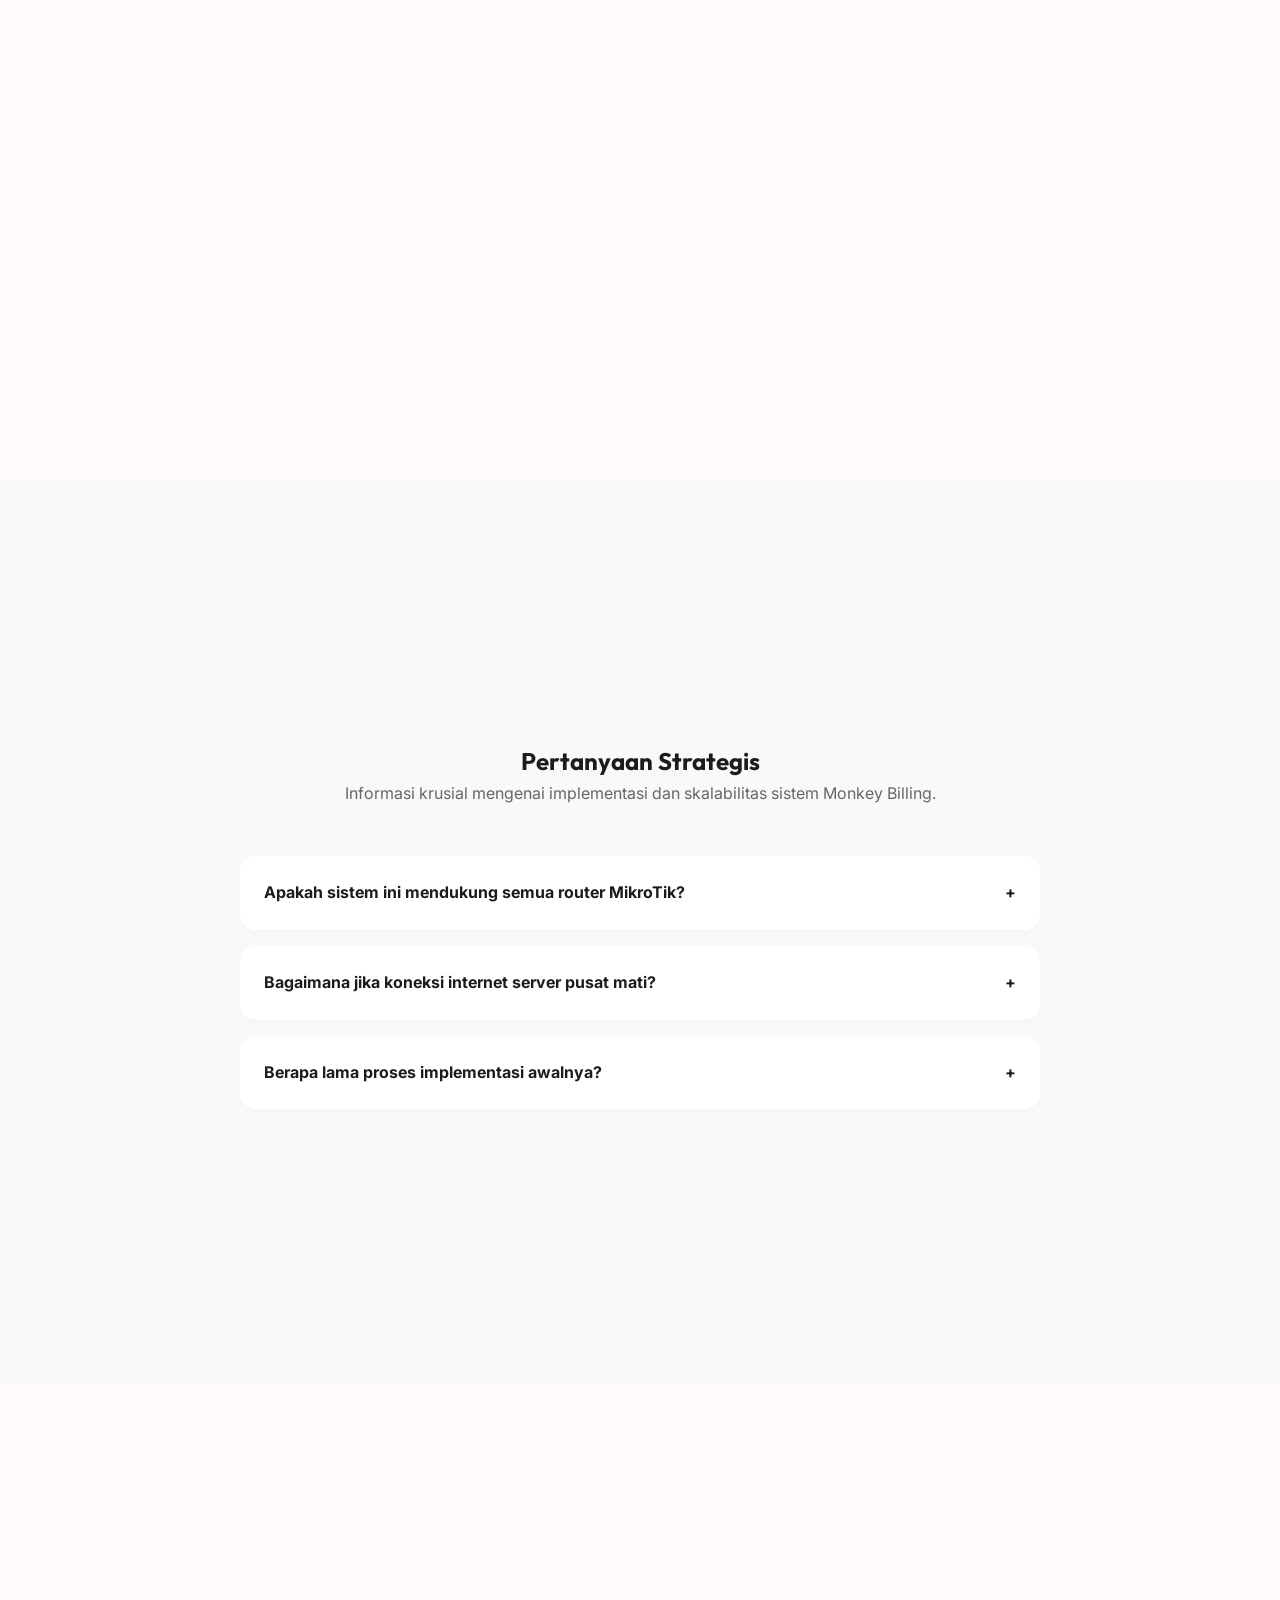
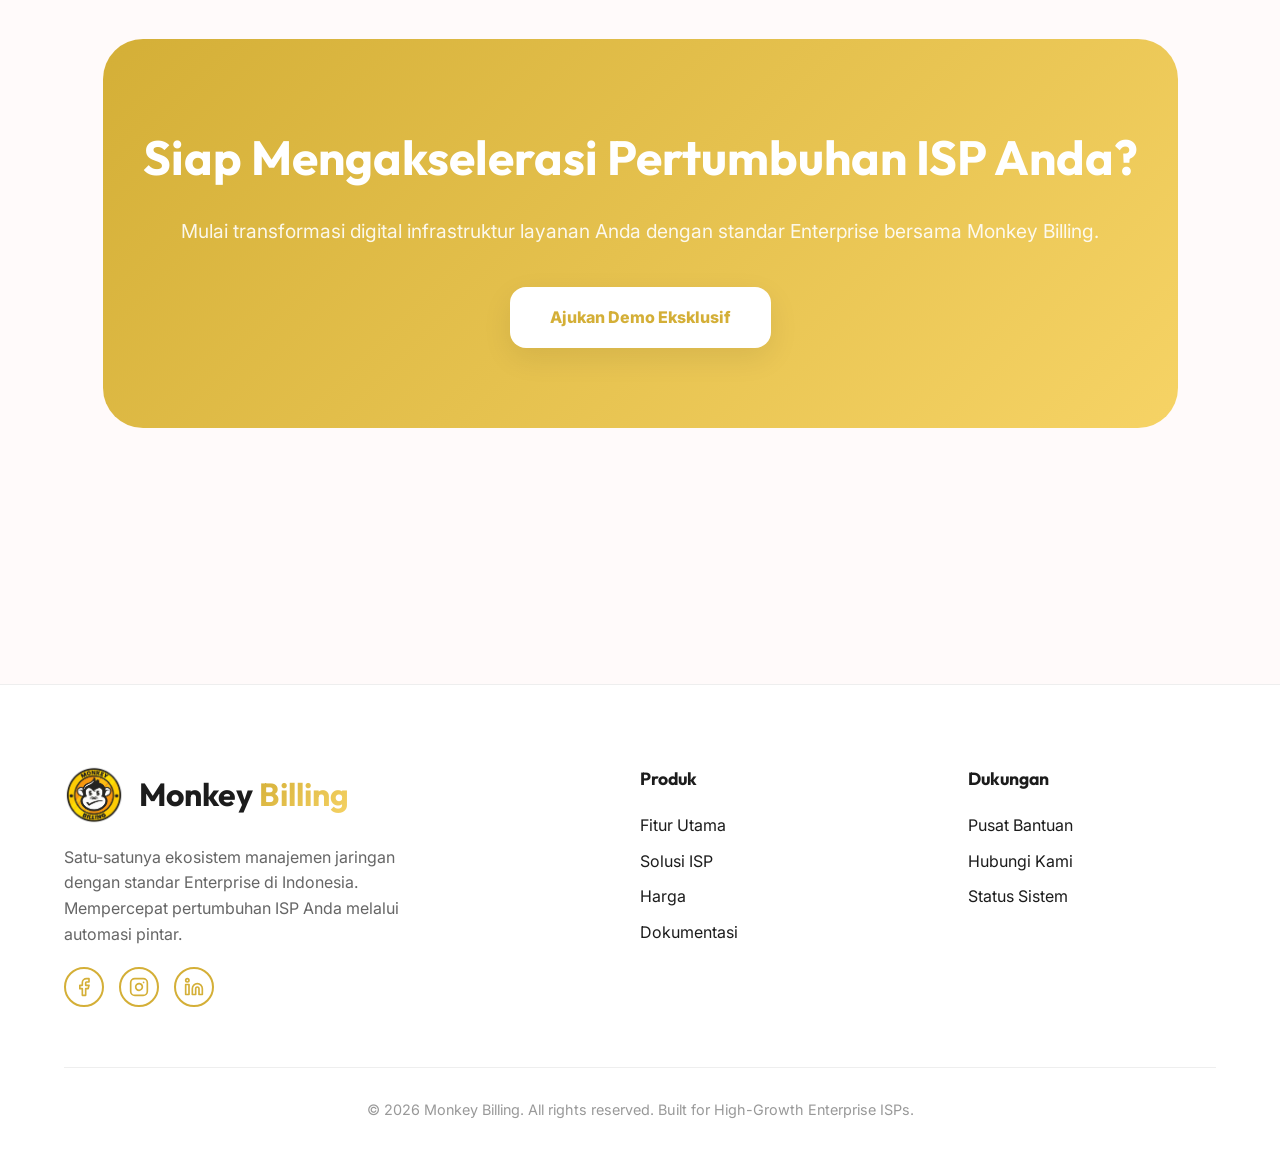
==== commit 7e4e5d6c: "Update UI and auth pages" ====
--- a/index.html
+++ b/index.html
@@ -21,7 +21,7 @@
     <nav class="navbar glass">
         <div class="container nav-content">
             <a href="#" class="logo">
-                <img src="image/image.png" alt="Monkey Billing Logo" class="logo-img">
+                <img src="image/logo_monkey_billing.png" alt="Monkey Billing Logo" class="logo-img">
                 <span class="logo-text">Monkey <span class="text-gradient">Billing</span></span>
             </a>
             <ul class="nav-links">
@@ -154,7 +154,7 @@
                         </ul>
                     </div>
                     <div class="solution-card glass reveal">
-                        <div class="solution-icon">�️</div>
+                        <div class="solution-icon">️</div>
                         <h3>Infrastructure & Enterprise</h3>
                         <p>Skalabilitas tanpa batas untuk ribuan pelanggan dengan dukungan multi-vendor OLT &
                             Fiber-optic.</p>
@@ -166,7 +166,7 @@
                     <div class="solution-card glass reveal">
                         <div class="solution-icon">🔗</div>
                         <h3>Wholesale & Partners</h3>
-                        <p>Ekosistem khusus untuk manajemen mitra, reseller, dan layanan managed service dengan kontrol
+                        <p>Ekosistem khusus untuk manajemen mitra, reseller, and layanan managed service dengan kontrol
                             penuh.</p>
                         <ul class="solution-features">
                             <li>Partner Management Portal</li>
@@ -188,64 +188,50 @@
                 <div class="features-grid-new">
                     <!-- Column 1: Core Wide Cards -->
                     <div class="features-main-col">
-                        <div class="feature-card bento-wide reveal-left">
+                        <div class="feature-card reveal-left">
                             <div class="feature-icon">💰</div>
-                            <h3 class="text-gradient">Smart Billing Automation</h3>
+                            <h3>Smart Billing Automation</h3>
                             <p>Sistem penagihan otomatis yang mengirimkan invoice via WhatsApp & Email secara terjadwal.
                                 Cashflow lancar, bisnis tenang.</p>
                             <div class="mockup-container">
-                                <div class="mini-invoice-new">
-                                    <div class="invoice-price-tag">Rp 250.000</div>
-                                    <div class="wa-status-tag">
-                                        <span class="dot-green"></span> Terbayar Otomatis
-                                    </div>
-                                </div>
+                                <div class="invoice-price-tag">Rp 250.000</div>
+                                <div class="wa-status-tag">Terbayar Otomatis</div>
                             </div>
                         </div>
-                        <div class="feature-card bento-wide reveal-left">
+                        <div class="feature-card reveal-left">
                             <div class="feature-icon">🌐</div>
                             <h3>Multi-Vendor Support (OLT & Router)</h3>
                             <p>Mendukung berbagai merek OLT (ZTE, Huawei, HiOSO) dan router MikroTik untuk manajemen ONT
                                 yang efisien dalam satu sistem terpusat.</p>
                         </div>
                     </div>
-                    <!-- Column 2: Side Grid Clusters -->
+                    <!-- Column 2: Side Vertical Stack -->
                     <div class="features-side-col">
-                        <div class="feature-card card-top-side reveal-right">
+                        <div class="feature-card reveal-right">
                             <div class="feature-icon">🔒</div>
                             <h3>Auto Isolir Pelanggan</h3>
                             <p>Otomasi pemutusan layanan pelanggan yang menunggak secara real-time melalui API MikroTik.
                                 Tidak ada lagi tunggakan yang menumpuk.</p>
                         </div>
-                        <div class="features-sub-grid">
-                            <div class="feature-card card-monitoring-new reveal-up">
-                                <div class="feature-icon">📊</div>
-                                <h3>Real-time Monitoring</h3>
-                                <p>Pantau traffic, uptime, dan kesehatan router OLT/MikroTik Anda dari mana saja dengan
-                                    visualisasi data yang intuitif.</p>
-                                <div class="mini-chart-simple">
-                                    <div class="bar-s" style="height: 30%;"></div>
-                                    <div class="bar-s" style="height: 80%;"></div>
-                                    <div class="bar-s" style="height: 60%;"></div>
-                                    <div class="bar-s" style="height: 50%;"></div>
-                                </div>
+                        <div class="feature-card reveal-right">
+                            <div class="feature-icon">📊</div>
+                            <h3>Real-time Monitoring</h3>
+                            <p>Pantau traffic, uptime, dan kesehatan router OLT/MikroTik Anda dari mana saja dengan
+                                visualisasi data yang intuitif.</p>
+                            <div class="mini-chart-simple">
+                                <div class="bar-s" style="height: 30%;"></div>
+                                <div class="bar-s" style="height: 80%;"></div>
+                                <div class="bar-s" style="height: 60%;"></div>
+                                <div class="bar-s" style="height: 50%;"></div>
                             </div>
-                            <div class="features-stack-inner">
-                                <div class="feature-card card-stack-item reveal-right">
-                                    <div class="feature-icon">🛠️</div>
-                                    <h3>Manajemen Teknisi</h3>
-                                    <p>Kelola tugas lapangan dan tiket gangguan dengan aplikasi khusus teknisi.</p>
-                                </div>
-                                <div class="feature-card card-stack-item reveal-right">
-                                    <div class="feature-icon">💳</div>
-                                    <h3>Payment Gateway</h3>
-                                    <p>Dukungan pembayaran multi-channel otomatis (QRIS, VA, E-Wallet).</p>
-                                </div>
-                            </div>
-                        </div>
-                    </div>
-                </div>
-            </div>
+                        </div>
+                        <div class="feature-card reveal-right">
+                            <div class="feature-icon">🛠️</div>
+                            <h3>Manajemen Teknisi</h3>
+                            <p>Kelola tugas lapangan dan tiket gangguan dengan aplikasi khusus teknisi.</p>
+                        </div>
+                    </div>
+                </div>
         </section>
 
         <!-- Mobile Ecosystem Section -->
@@ -272,7 +258,7 @@
                                 <div class="eco-icon">📱</div>
                                 <div class="eco-text">
                                     <h3>Aplikasi Pelanggan</h3>
-                                    <p>Portal pembayaran mandiri, monitoring bandwidth, dan push notification tagihan
+                                    <p>Portal pembayaran mandiri, monitoring bandwidth, and push notification tagihan
                                         yang aman dari blokir.</p>
                                 </div>
                             </div>
@@ -657,12 +643,8 @@
             <div class="footer-grid">
                 <div class="footer-brand">
                     <a href="#" class="logo" style="margin-bottom: 20px;">
-                        <<<<<<< HEAD <img src="image/logo_monkey_billing.png" alt="Monkey Billing Logo"
-                            class="logo-img">
-                            =======
-                            <img src="image/image.png" alt="Monkey Billing Logo" class="logo-img">
-                            >>>>>>> ac13d10 (Refine header logo size and unify brand name to Monkey Billing)
-                            <span class="logo-text">Monkey <span class="text-gradient">Billing</span></span>
+                        <img src="image/logo_monkey_billing.png" alt="Monkey Billing Logo" class="logo-img">
+                        <span class="logo-text">Monkey <span class="text-gradient">Billing</span></span>
                     </a>
                     <p>Satu-satunya ekosistem manajemen jaringan dengan standar Enterprise di Indonesia. Mempercepat
                         pertumbuhan ISP Anda melalui automasi pintar.</p>
@@ -719,9 +701,7 @@
             </div>
             <div class="footer-bottom"
                 style="margin-top: 40px; padding-top: 30px; border-top: 1px solid #eee; text-align: center; color: #999;">
-                <<<<<<< HEAD &copy; 2026 Monkey Billing. All rights reserved. Built for High-Growth Enterprise
-                    ISPs.=======&copy; 2024 Monkey Billing. All rights reserved. Made for High-Growth ISPs.>>>>>>>
-                    ac13d10 (Refine header logo size and unify brand name to Monkey Billing)
+                &copy; 2026 Monkey Billing. All rights reserved. Built for High-Growth Enterprise ISPs.
             </div>
         </div>
     </footer>
--- a/style.css
+++ b/style.css
@@ -2375,4 +2375,295 @@
     .section-title {
         font-size: 2rem;
     }
+}
+
+/* New Components for Enterprise Structure */
+.hero-live-ticker {
+    position: absolute;
+    bottom: 30px;
+    left: 50%;
+    transform: translateX(-50%);
+    padding: 12px 24px;
+    border-radius: 50px;
+    display: flex;
+    align-items: center;
+    gap: 12px;
+    font-weight: 600;
+    font-size: 0.9rem;
+    z-index: 10;
+    white-space: nowrap;
+    background: rgba(255, 255, 255, 0.8);
+    backdrop-filter: blur(10px);
+}
+
+.ticker-dot {
+    width: 8px;
+    height: 8px;
+    background: #4ade80;
+    border-radius: 50%;
+    box-shadow: 0 0 10px #4ade80;
+    animation: pulse 2s infinite;
+}
+
+@keyframes pulse {
+    0% {
+        transform: scale(1);
+        opacity: 1;
+    }
+
+    50% {
+        transform: scale(1.5);
+        opacity: 0.5;
+    }
+
+    100% {
+        transform: scale(1);
+        opacity: 1;
+    }
+}
+
+.hero-floating-boxes {
+    position: absolute;
+    top: 0;
+    left: 0;
+    width: 100%;
+    height: 100%;
+    pointer-events: none;
+    z-index: 0;
+}
+
+.floating-box {
+    position: absolute;
+    background: var(--gold-gradient);
+    border-radius: 12px;
+    opacity: 0.05;
+    animation: floating 6s infinite ease-in-out;
+}
+
+.box-1 {
+    width: 100px;
+    height: 100px;
+    top: 15%;
+    left: 10%;
+    animation-delay: 0s;
+}
+
+.box-2 {
+    width: 150px;
+    height: 150px;
+    top: 60%;
+    left: 80%;
+    animation-delay: 1s;
+}
+
+.box-3 {
+    width: 80px;
+    height: 80px;
+    top: 40%;
+    left: 70%;
+    animation-delay: 2s;
+}
+
+.box-4 {
+    width: 120px;
+    height: 120px;
+    top: 80%;
+    left: 20%;
+    animation-delay: 3s;
+}
+
+.box-5 {
+    width: 60px;
+    height: 60px;
+    top: 10%;
+    left: 85%;
+    animation-delay: 4s;
+}
+
+@keyframes floating {
+
+    0%,
+    100% {
+        transform: translateY(0) rotate(0deg);
+    }
+
+    50% {
+        transform: translateY(-20px) rotate(5deg);
+    }
+}
+
+/* Features Grid New (Bento) Refined */
+.features-grid-new {
+    display: grid;
+    grid-template-columns: 1.15fr 1fr;
+    gap: 32px;
+    margin-top: 60px;
+}
+
+.features-main-col,
+.features-side-col {
+    display: flex;
+    flex-direction: column;
+    gap: 32px;
+}
+
+.feature-card {
+    background: #FFFFFF;
+    border-radius: 40px;
+    padding: 48px;
+    box-shadow: 0 4px 40px rgba(0, 0, 0, 0.03);
+    border: 1px solid rgba(0, 0, 0, 0.04);
+    display: flex;
+    flex-direction: column;
+    height: 100%;
+    transition: all 0.4s cubic-bezier(0.16, 1, 0.3, 1);
+}
+
+.feature-card:hover {
+    transform: translateY(-8px);
+    box-shadow: 0 20px 60px rgba(0, 0, 0, 0.08);
+    border-color: rgba(212, 175, 55, 0.2);
+}
+
+.feature-icon {
+    font-size: 2.8rem;
+    margin-bottom: 32px;
+    display: block;
+}
+
+.feature-card h3 {
+    font-size: 1.6rem;
+    font-weight: 800;
+    margin-bottom: 20px;
+    color: #1a1a1a;
+    letter-spacing: -0.5px;
+    font-family: var(--font-heading);
+}
+
+.feature-card p {
+    color: #555;
+    font-size: 1.1rem;
+    line-height: 1.7;
+    margin-bottom: 0;
+}
+
+/* Mockup Components */
+.mockup-container {
+    margin-top: 40px;
+    background: #FDFBF7;
+    border-radius: 24px;
+    padding: 32px;
+    display: flex;
+    align-items: center;
+    justify-content: space-between;
+    border: 1px solid rgba(212, 175, 55, 0.08);
+}
+
+.invoice-price-tag {
+    font-weight: 800;
+    font-size: 1.6rem;
+    color: #222;
+}
+
+.wa-status-tag {
+    background: #27C372;
+    color: #FFFFFF;
+    padding: 10px 24px;
+    border-radius: 50px;
+    font-size: 0.9rem;
+    font-weight: 700;
+    display: flex;
+    align-items: center;
+    gap: 10px;
+    box-shadow: 0 4px 12px rgba(39, 195, 114, 0.2);
+}
+
+.wa-status-tag::before {
+    content: "";
+    /* Corrected */
+    width: 8px;
+    height: 8px;
+    background: white;
+    border-radius: 50%;
+}
+
+.mini-chart-simple {
+    display: flex;
+    align-items: flex-end;
+    gap: 12px;
+    height: 60px;
+    margin-top: 40px;
+    padding-left: 4px;
+}
+
+.bar-s {
+    flex: 1;
+    background: rgba(212, 175, 55, 0.3);
+    border-radius: 8px;
+    transition: height 0.3s ease;
+}
+
+.bar-s:nth-child(2) {
+    background: rgba(212, 175, 55, 0.4);
+}
+
+.bar-s:nth-child(3) {
+    background: rgba(212, 175, 55, 0.35);
+}
+
+.bar-s:nth-child(4) {
+    background: rgba(212, 175, 55, 0.25);
+}
+
+/* Buttons & Links */
+.btn-white-gold {
+    background: #FFFFFF;
+    color: var(--primary-gold-start) !important;
+    padding: 18px 40px;
+    border-radius: 16px;
+    font-weight: 800;
+    text-decoration: none;
+    transition: all 0.3s cubic-bezier(0.16, 1, 0.3, 1);
+    box-shadow: 0 10px 30px rgba(0, 0, 0, 0.08);
+    display: inline-block;
+}
+
+.btn-white-gold:hover {
+    transform: translateY(-5px);
+    box-shadow: 0 20px 40px rgba(0, 0, 0, 0.12);
+}
+
+.dashboard-preview-main {
+    position: relative;
+    max-width: 1000px;
+    margin: 0 auto;
+    border-radius: 30px;
+    overflow: hidden;
+    box-shadow: 0 40px 100px -20px rgba(0, 0, 0, 0.2);
+}
+
+.preview-img {
+    width: 100%;
+    display: block;
+}
+
+.glass-highlight {
+    position: absolute;
+    top: 0;
+    left: 0;
+    width: 100%;
+    height: 100%;
+    background: linear-gradient(135deg, rgba(255, 255, 255, 0.2) 0%, transparent 50%);
+    pointer-events: none;
+}
+
+@media (max-width: 992px) {
+    .features-grid-new {
+        grid-template-columns: 1fr;
+        gap: 24px;
+    }
+
+    .feature-card {
+        padding: 32px;
+    }
 }
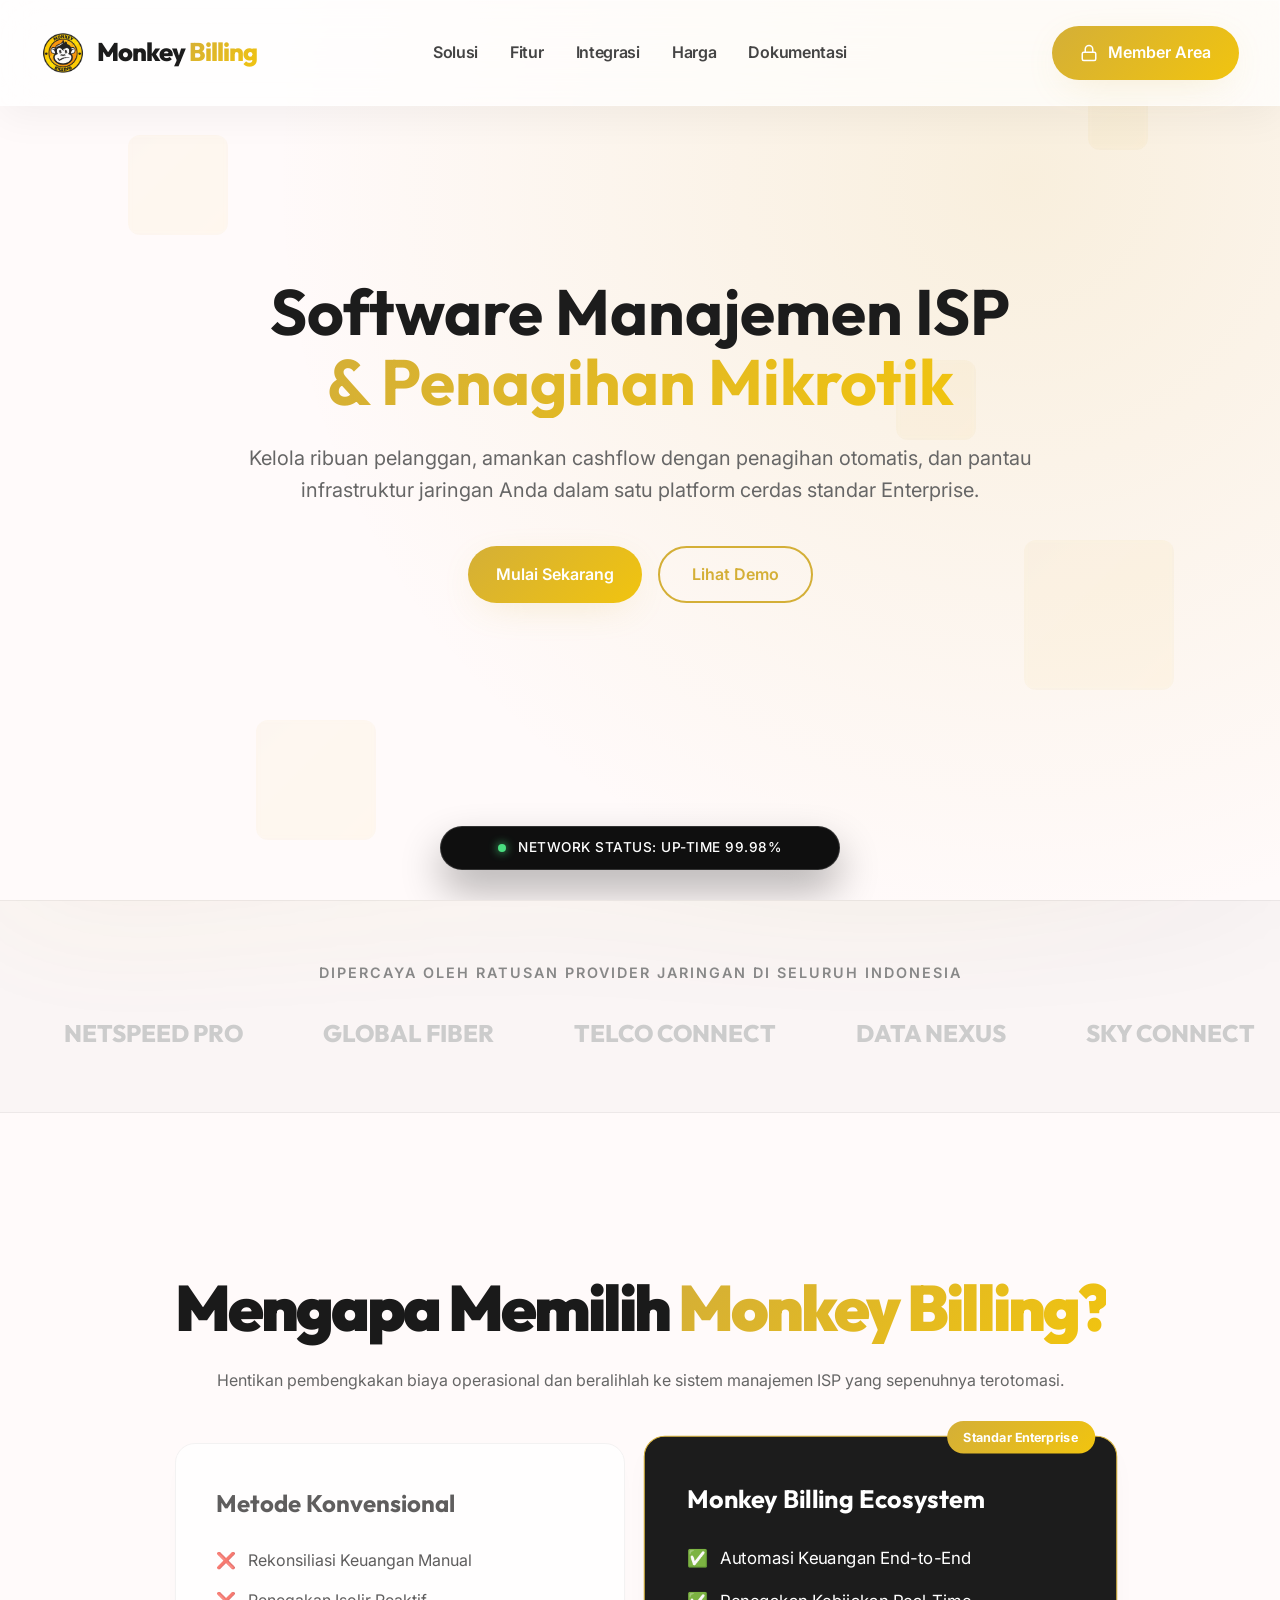
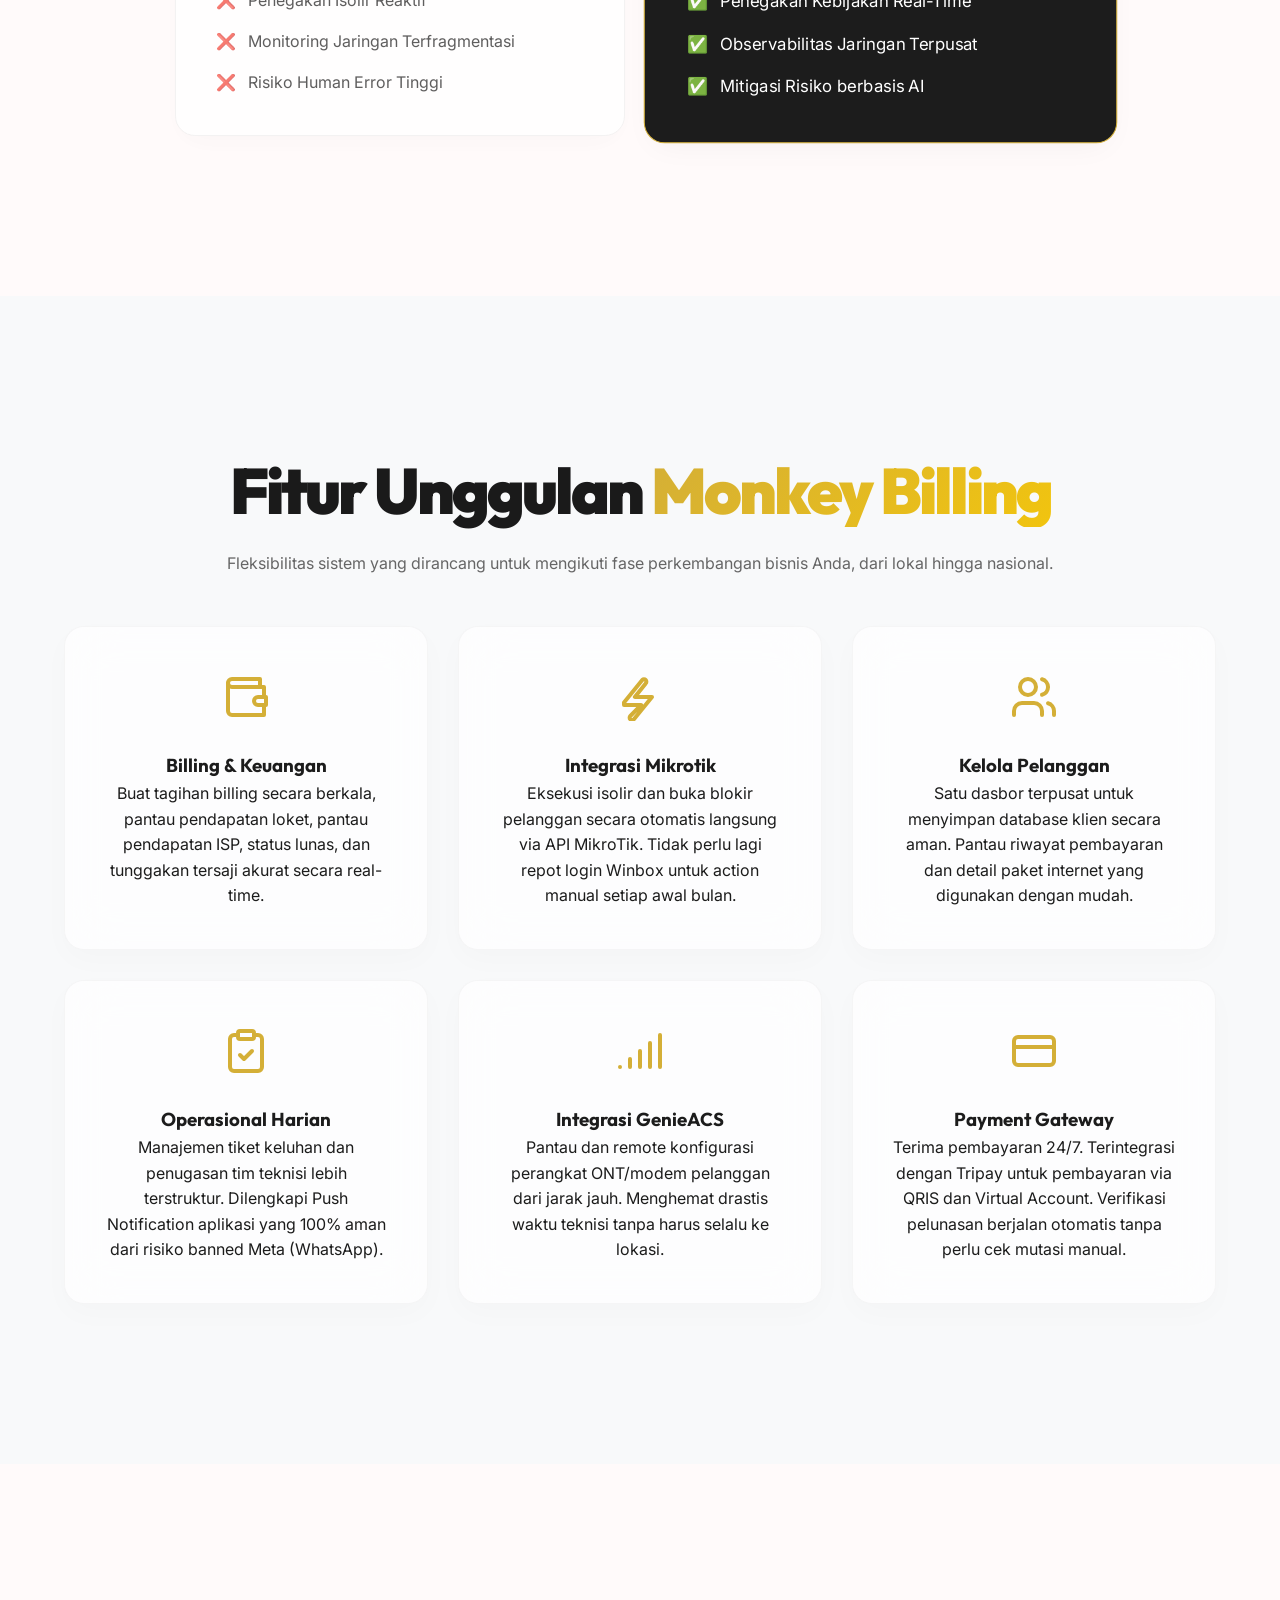
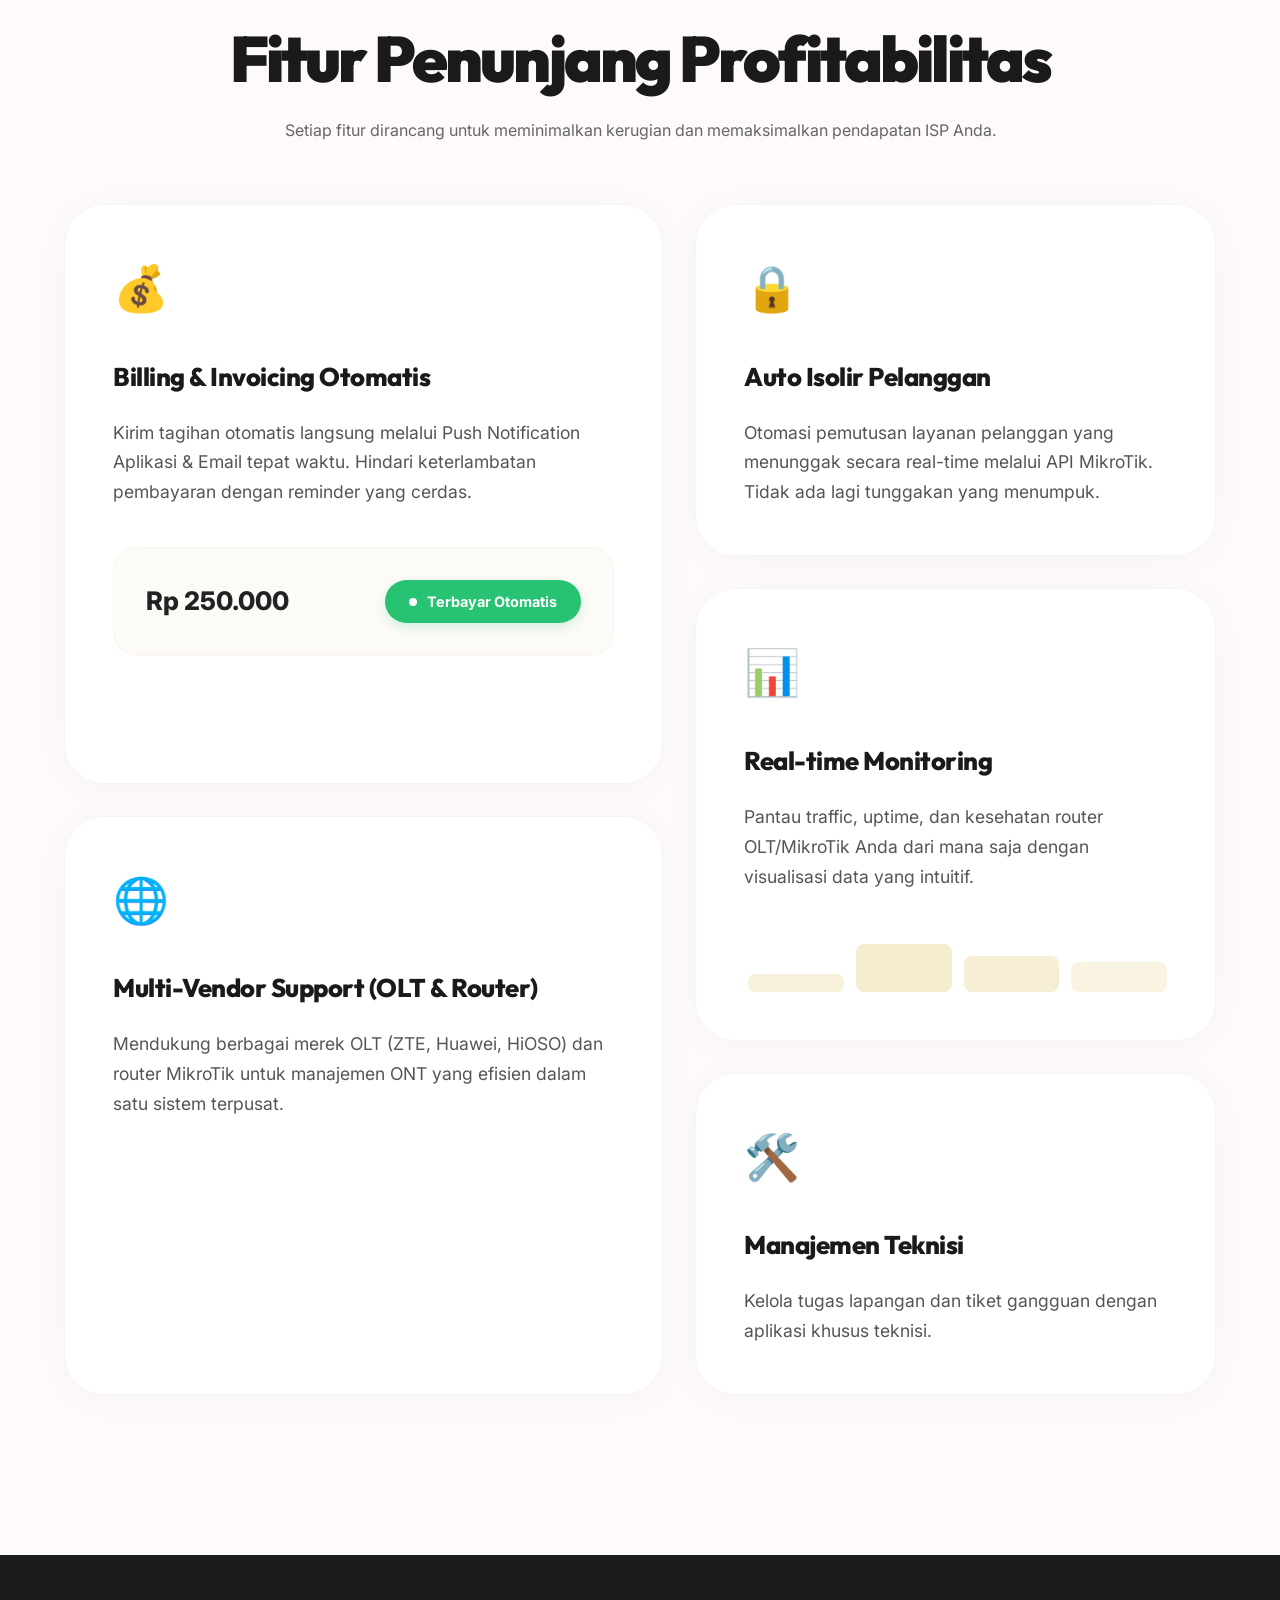
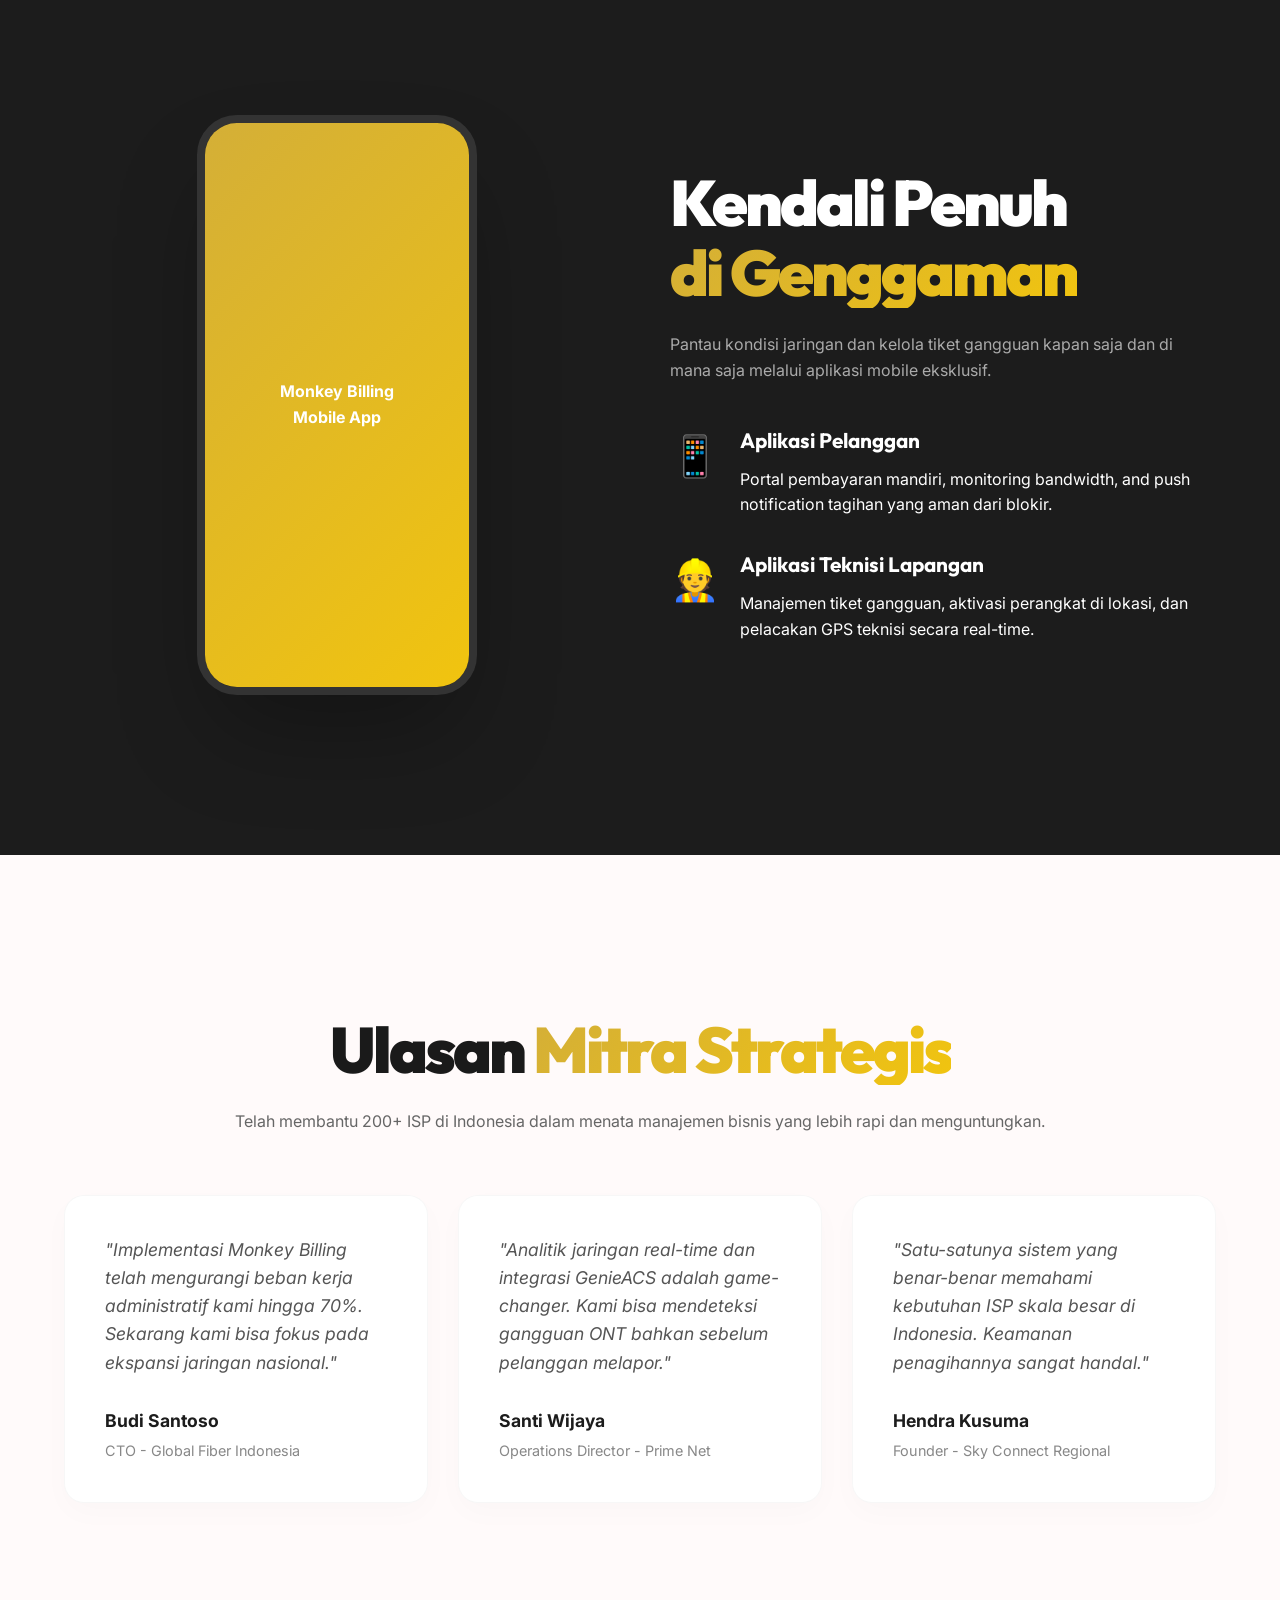
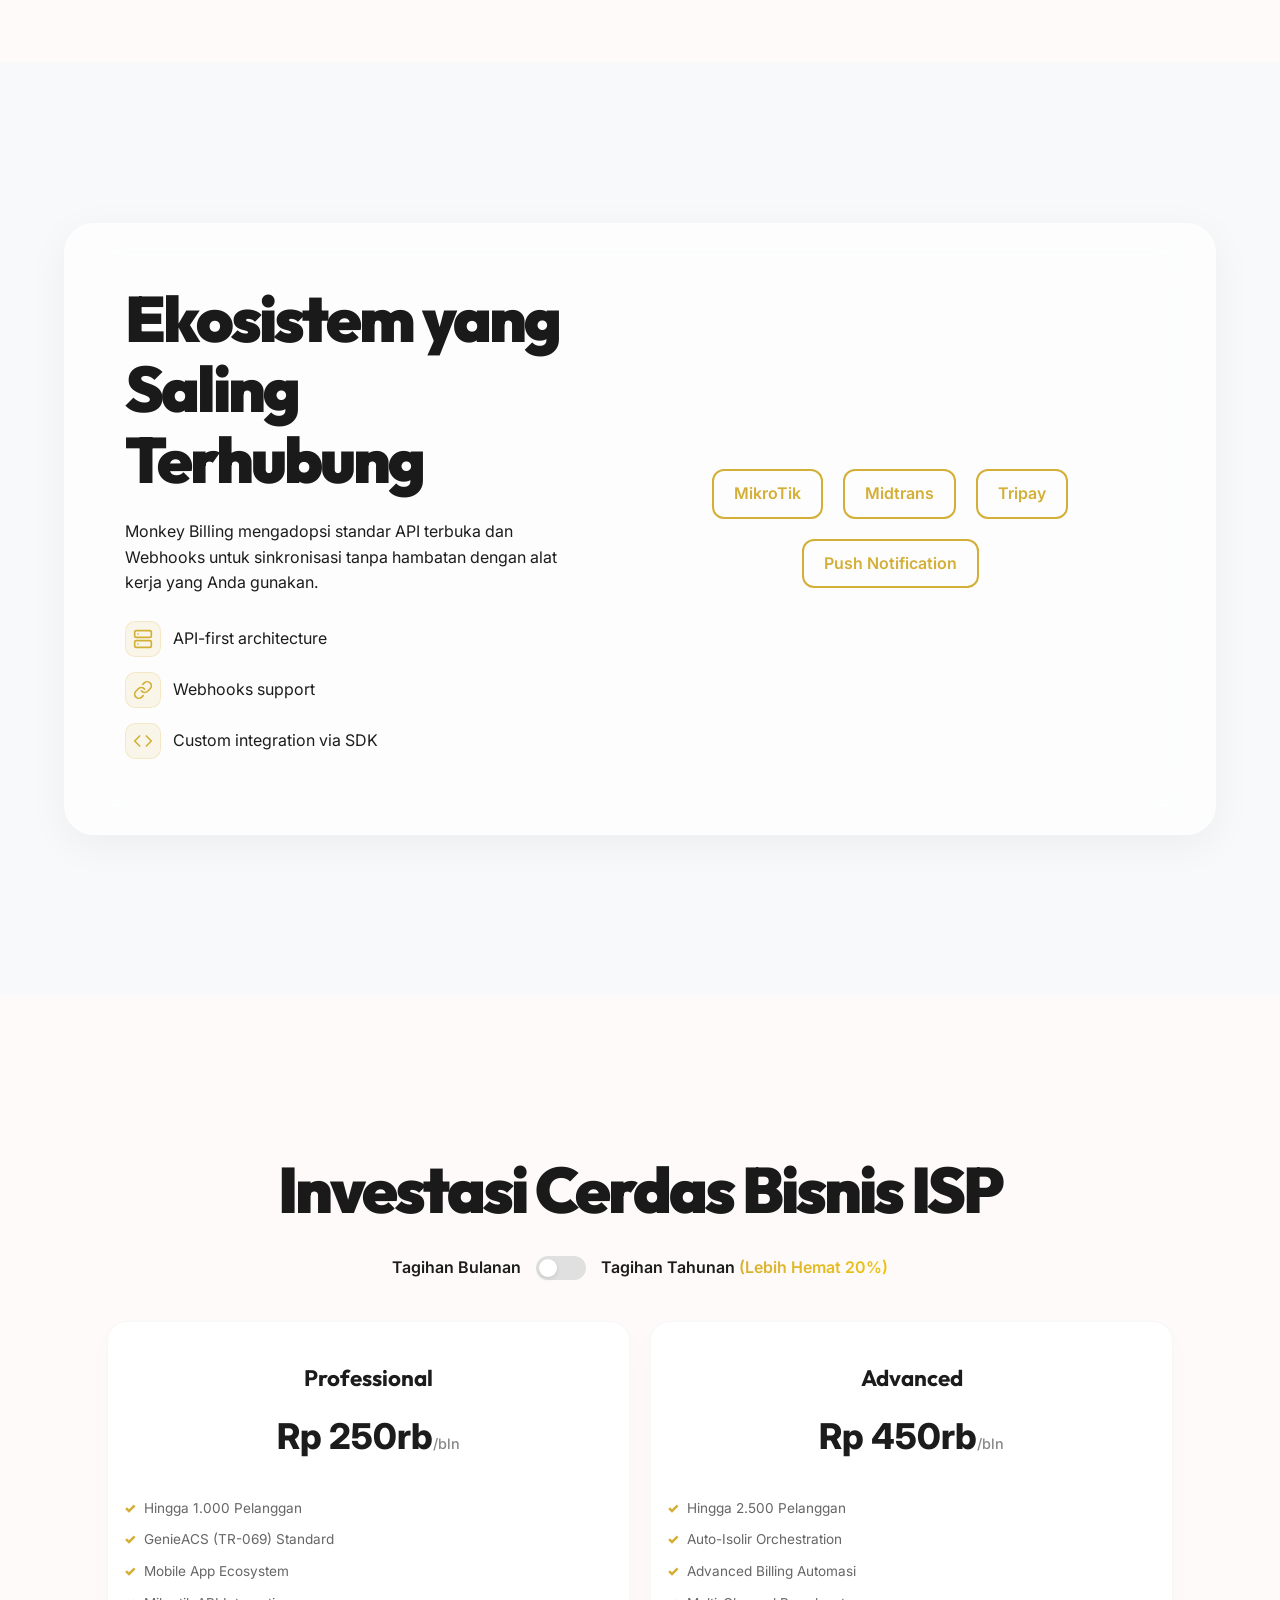
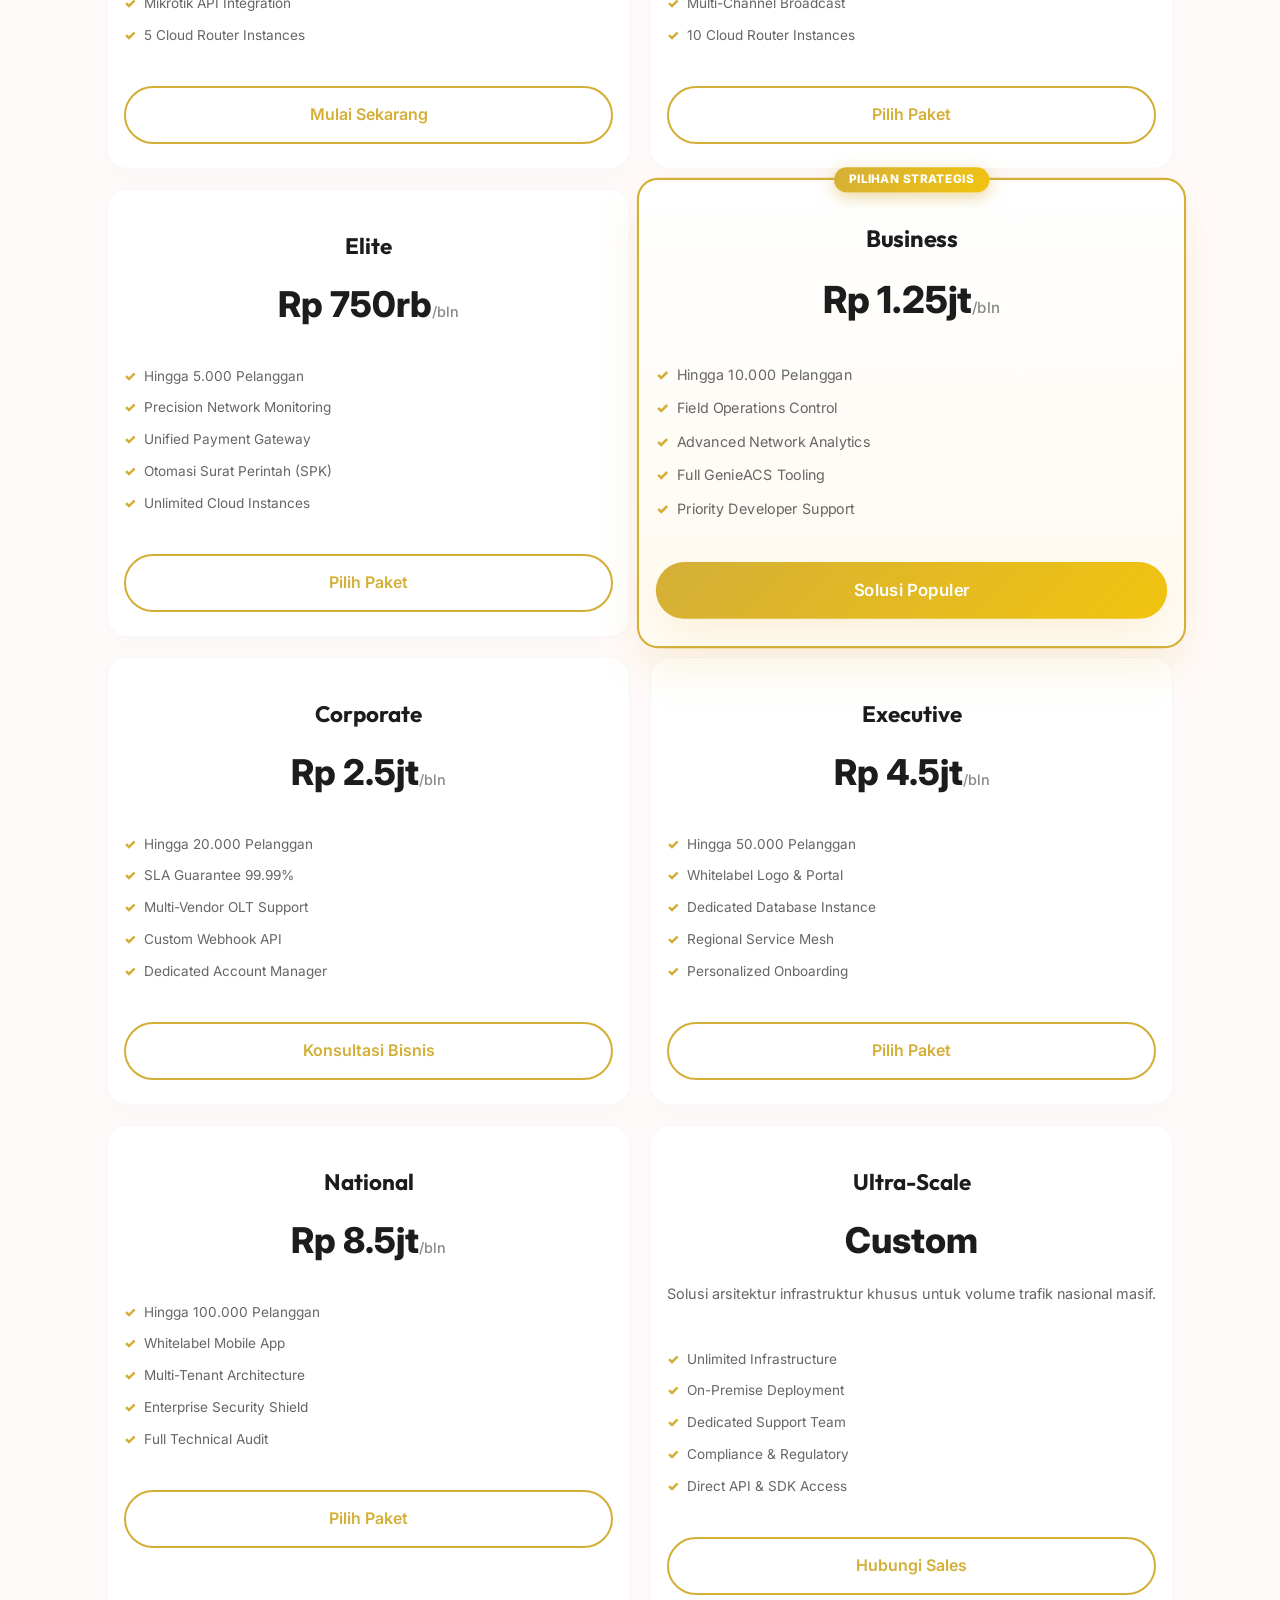
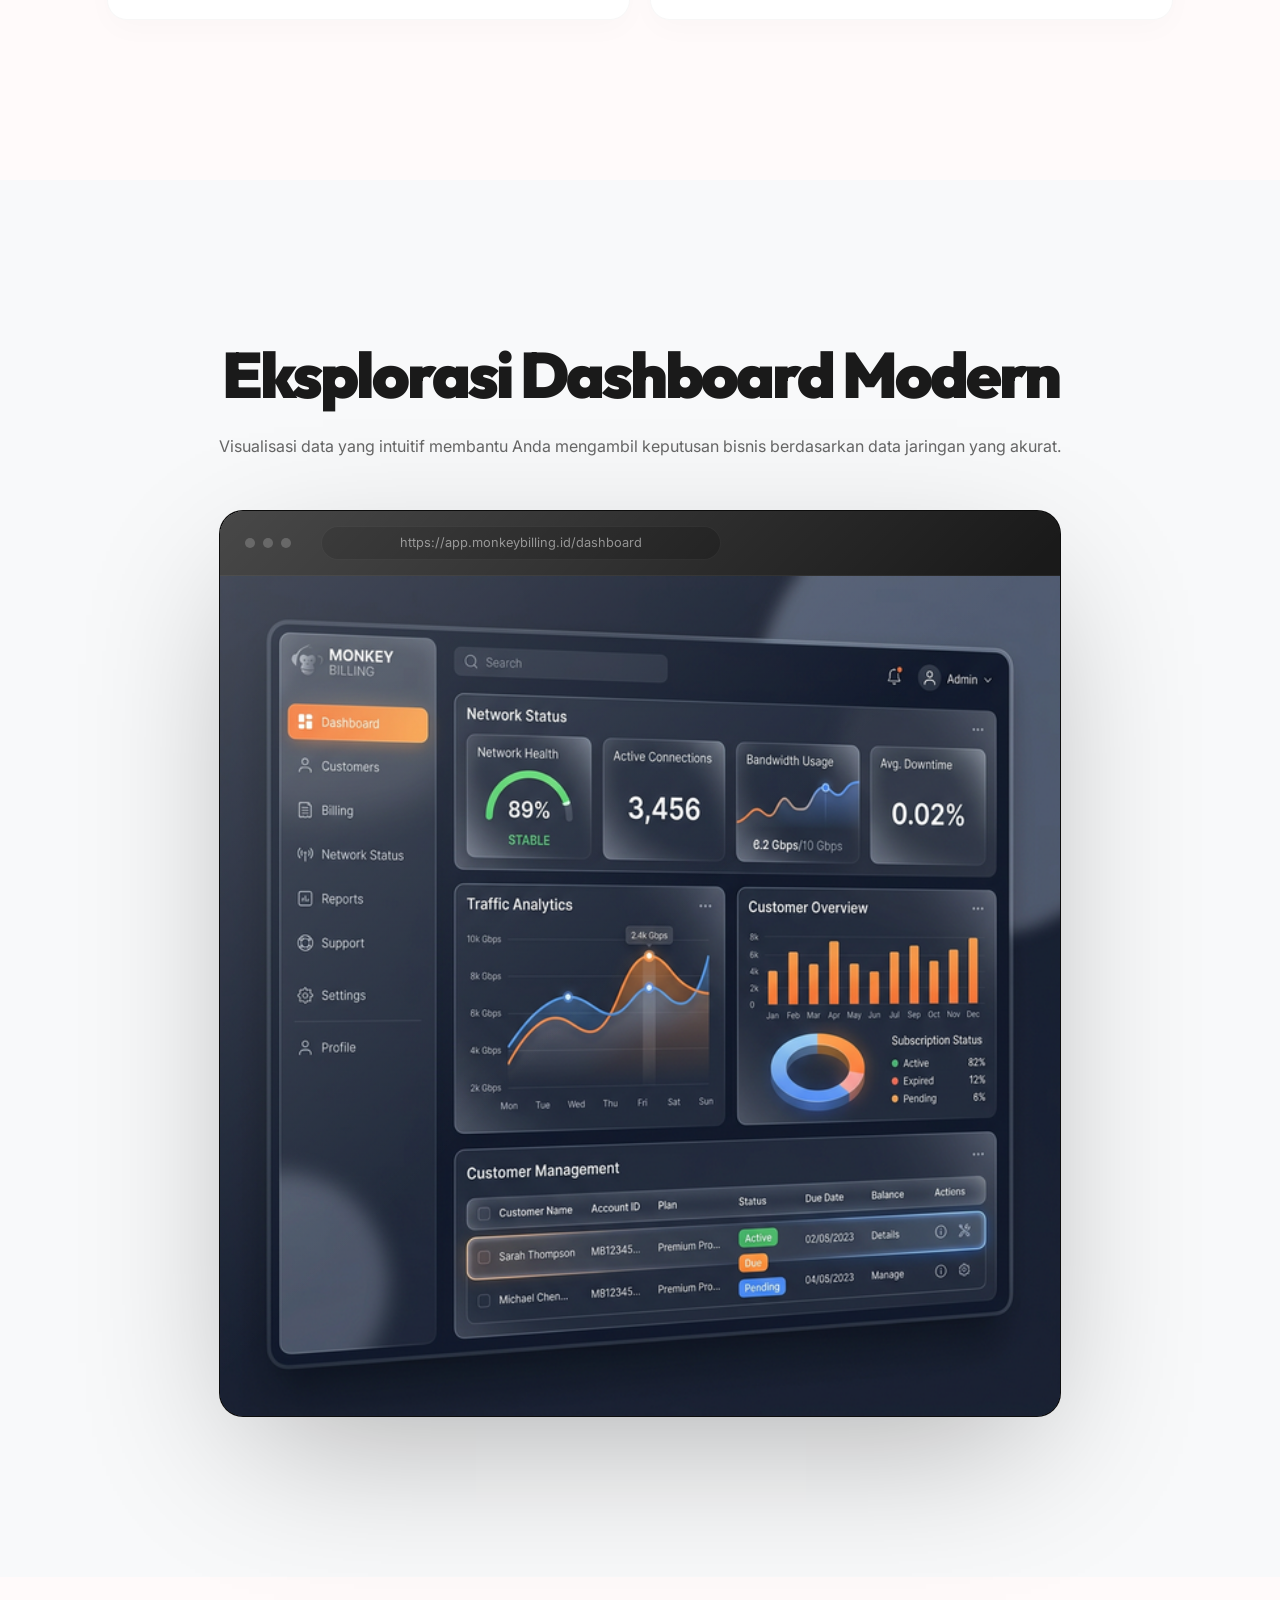
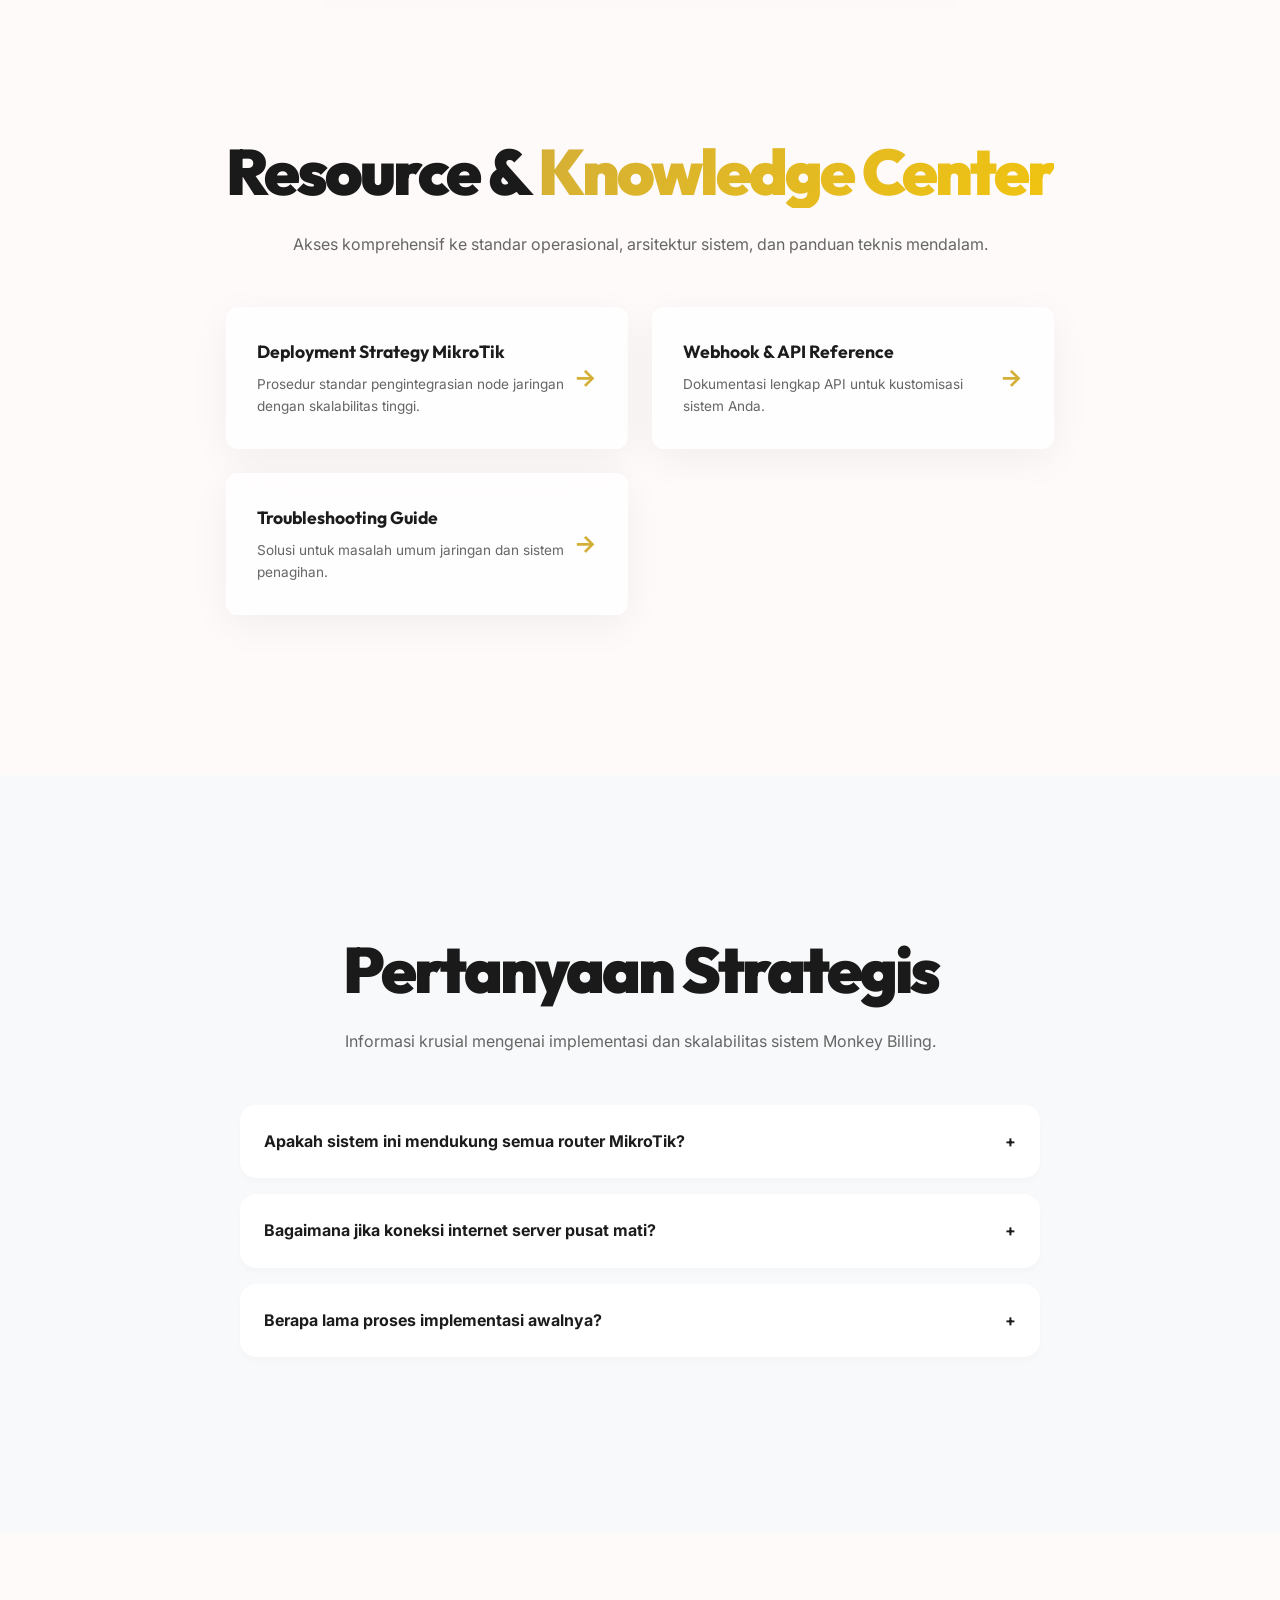
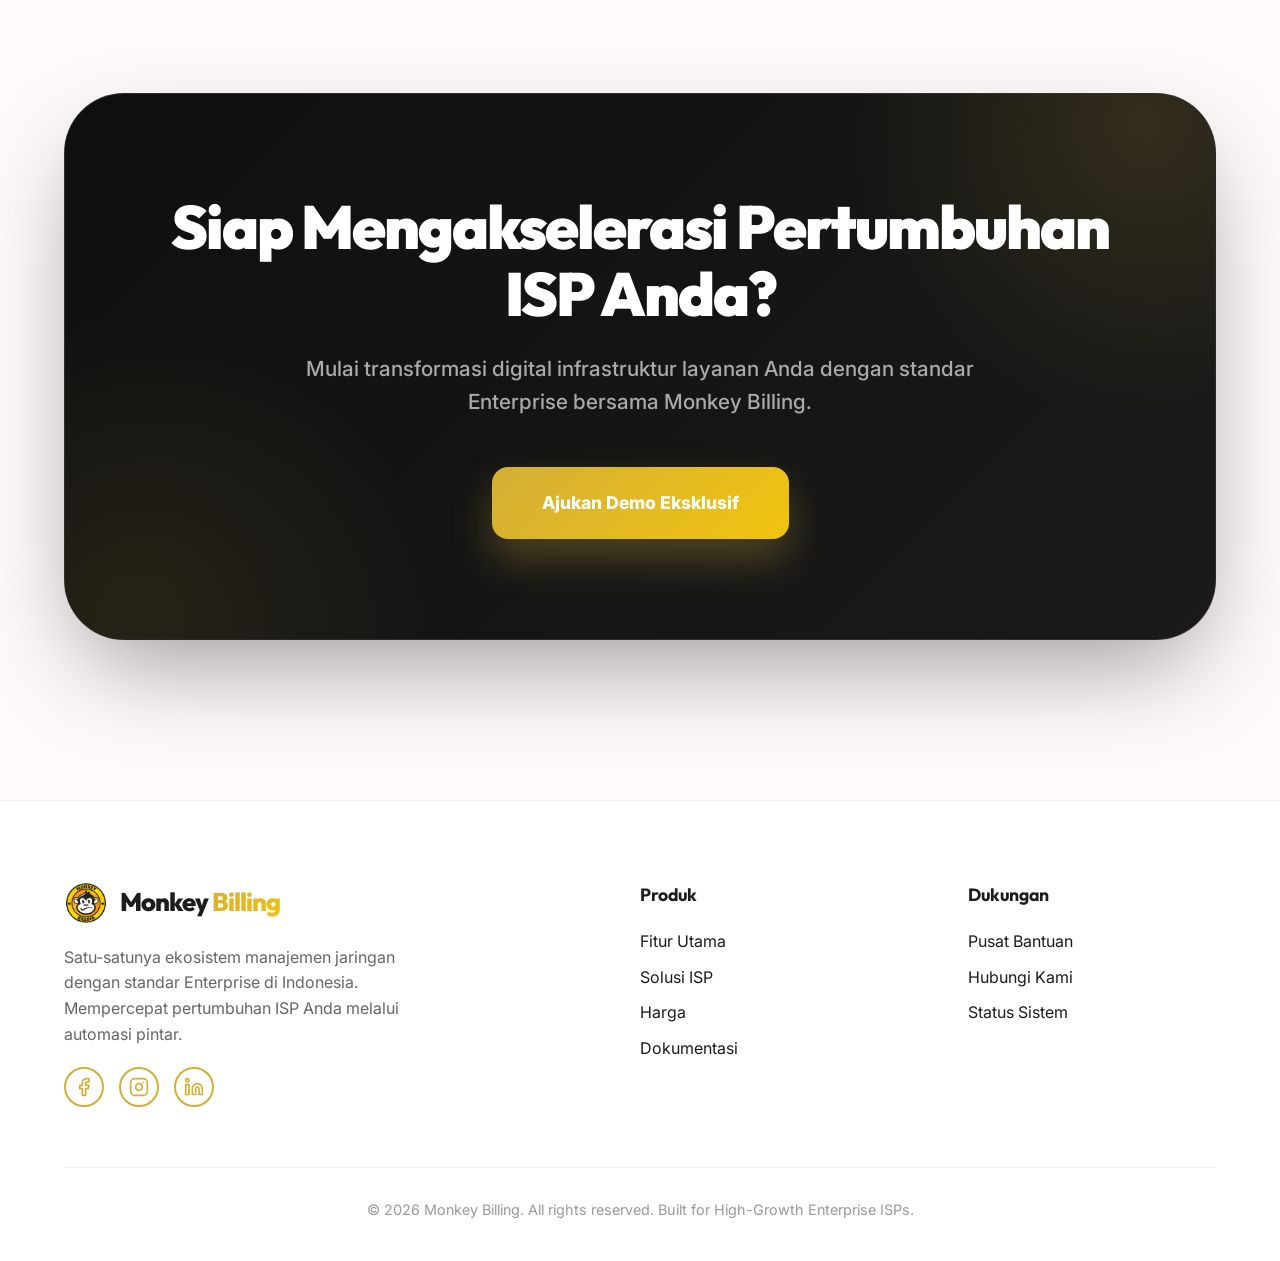
==== commit dc37a3a1: "Refactor: Enhance UI/UX, responsiveness, and update solutions cards for ISP focus" ====
--- a/index.html
+++ b/index.html
@@ -4,9 +4,11 @@
 <head>
     <meta charset="UTF-8">
     <meta name="viewport" content="width=device-width, initial-scale=1.0">
-    <title>Monkey Billing - Ekosistem Manajemen ISP & Skalabilitas Enterprise</title>
+    <title>Monkey Billing | Software Manajemen ISP & Penagihan Mikrotik Terpadu</title>
     <meta name="description"
-        content="Platform manajemen ISP terpadu untuk skala Enterprise. Automasi penagihan mutakhir, penegakan isolir real-time, dan analitik jaringan presisi tinggi.">
+        content="Monkey Billing adalah solusi manajemen ISP terlengkap di Indonesia. Automasi penagihan mikrotik, isolir otomatis, hingga manajemen teknisi dalam satu dashboard. Tingkatkan profit ISP Anda sekarang!">
+    <meta name="keywords"
+        content="software isp, billing mikrotik, aplikasi penagihan internet, manajemen pelanggan isp, isolir otomatis mikrotik, sistem manajemen olt">
     <link rel="stylesheet" href="style.css">
 </head>
 
@@ -30,11 +32,24 @@
                 <li><a href="#integrasi">Integrasi</a></li>
                 <li><a href="#harga">Harga</a></li>
                 <li><a href="#dokumentasi">Dokumentasi</a></li>
-                <li class="mobile-only"><a href="auth.html" class="btn btn-primary mobile-cta">Portal Member</a></li>
+                <li class="mobile-only"><a href="#" class="btn btn-primary mobile-cta">
+                        <svg xmlns="http://www.w3.org/2000/svg" width="18" height="18" viewBox="0 0 24 24" fill="none"
+                            stroke="currentColor" stroke-width="2" stroke-linecap="round" stroke-linejoin="round"
+                            class="lucide lucide-lock">
+                            <rect width="18" height="11" x="3" y="11" rx="2" ry="2" />
+                            <path d="M7 11V7a5 5 0 0 1 10 0v4" />
+                        </svg>
+                        Member Area</a></li>
             </ul>
             <div class="nav-cta">
-                <a href="auth.html" class="btn btn-primary"
-                    style="background: var(--gold-gradient); border:none;">Portal Member</a>
+                <a href="#" class="btn btn-primary" style="background: var(--gold-gradient); border:none;">
+                    <svg xmlns="http://www.w3.org/2000/svg" width="18" height="18" viewBox="0 0 24 24" fill="none"
+                        stroke="currentColor" stroke-width="2" stroke-linecap="round" stroke-linejoin="round"
+                        class="lucide lucide-lock">
+                        <rect width="18" height="11" x="3" y="11" rx="2" ry="2" />
+                        <path d="M7 11V7a5 5 0 0 1 10 0v4" />
+                    </svg>
+                    Member Area</a>
             </div>
             <button class="menu-toggle" id="menu-toggle" aria-label="Toggle Menu">
                 <span></span>
@@ -58,10 +73,11 @@
             </div>
             <div class="container hero-grid">
                 <div class="hero-text reveal hero-text-centered">
-                    <h1 class="hero-title">Transformasi Ekosistem ISP <br><span class="text-gradient">Skalabilitas
-                            Enterprise Nasional</span></h1>
-                    <p class="hero-subtitle hero-subtitle-centered">Automasi penagihan mutakhir, penegakan isolir
-                        real-time, dan analitik jaringan presisi tinggi dalam satu pusat kendali operasional ISP Anda.
+                    <h1 class="hero-title">Software Manajemen ISP<br><span class="text-gradient">& Penagihan
+                            Mikrotik</span></h1>
+                    <p class="hero-subtitle hero-subtitle-centered">Kelola ribuan pelanggan, amankan cashflow dengan
+                        penagihan otomatis, dan pantau infrastruktur jaringan Anda dalam satu platform cerdas standar
+                        Enterprise.
                     </p>
                     <div class="hero-actions hero-actions-centered">
                         <a href="#" class="btn btn-primary">Mulai Sekarang</a>
@@ -72,7 +88,7 @@
             <div class="hero-live-ticker glass-dark">
                 <div class="ticker-content">
                     <span class="ticker-dot"></span>
-                    <span id="ticker-text">Status Jaringan Nasional: 84 Nodes Beroperasi Optimal</span>
+                    <span id="ticker-text">Status Jaringan: 84 Nodes Beroperasi Optimal</span>
                 </div>
             </div>
         </section>
@@ -80,7 +96,7 @@
         <!-- Partner Logos Marquee -->
         <section class="partners-marquee-section">
             <div class="container">
-                <p class="partners-title text-center">Dipercaya oleh Infrastruktur Jaringan Terkemuka</p>
+                <p class="partners-title text-center">Dipercaya oleh Ratusan Provider Jaringan di Seluruh Indonesia</p>
                 <div class="partners-marquee">
                     <div class="marquee-content">
                         <!-- We use text for now or placeholder logos if we had them, but standard practice is logos -->
@@ -106,9 +122,9 @@
         <section class="section-padding" id="maturity">
             <div class="container">
                 <div class="text-center reveal">
-                    <h2 class="section-title">Matriks Kematangan <span class="text-gradient">Operasional</span></h2>
-                    <p style="margin-bottom: 50px; color: #666;">Perbandingan efisiensi antara pengelolaan konvensional
-                        dengan ekosistem Monkey Billing.</p>
+                    <h2 class="section-title">Mengapa Memilih <span class="text-gradient">Monkey Billing?</span></h2>
+                    <p style="margin-bottom: 50px; color: #666;">Hentikan pembengkakan biaya operasional dan beralihlah
+                        ke sistem manajemen ISP yang sepenuhnya terotomasi.</p>
                 </div>
                 <div class="comparison-grid reveal">
                     <div class="comparison-card conventional">
@@ -138,40 +154,106 @@
         <section class="section-padding bg-light" id="solusi">
             <div class="container">
                 <div class="text-center reveal">
-                    <h2 class="section-title">Solusi Untuk <span class="text-gradient">Bisnis ISP Anda</span></h2>
-                    <p style="margin-bottom: 50px; color: #666;">Didesain khusus untuk memenuhi kebutuhan berbagai skala
-                        operasional jaringan.</p>
+                    <h2 class="section-title">Fitur Unggulan <span class="text-gradient">Monkey Billing</span></h2>
+                    <p style="margin-bottom: 50px; color: #666;">Fleksibilitas sistem yang dirancang untuk mengikuti
+                        fase perkembangan bisnis Anda, dari lokal hingga nasional.</p>
                 </div>
                 <div class="solutions-grid">
+                    <!-- Card 1: Billing & Keuangan -->
                     <div class="solution-card glass reveal">
-                        <div class="solution-icon">🚀</div>
-                        <h3>Regional Service Provider</h3>
-                        <p>Solusi efisien untuk ekspansi jaringan regional dengan sistem manajemen terpusat dan handal.
-                        </p>
-                        <ul class="solution-features">
-                            <li>Automated Service Delivery</li>
-                            <li>Regional Revenue Analytics</li>
-                        </ul>
-                    </div>
+                        <div class="solution-icon">
+                            <svg xmlns="http://www.w3.org/2000/svg" width="48" height="48" viewBox="0 0 24 24"
+                                fill="none" stroke="currentColor" stroke-width="2" stroke-linecap="round"
+                                stroke-linejoin="round" class="lucide lucide-wallet">
+                                <path d="M21 12V7H5a2 2 0 0 1 0-4h14v4" />
+                                <path d="M3 5v14a2 2 0 0 0 2 2h16v-5" />
+                                <path d="M18 12a2 2 0 0 0 0 4h4v-4Z" />
+                            </svg>
+                        </div>
+                        <h3>Billing & Keuangan</h3>
+                        <p>Buat tagihan billing secara berkala, pantau pendapatan loket, pantau pendapatan ISP, status
+                            lunas, dan tunggakan tersaji akurat secara real-time.</p>
+                    </div>
+
+                    <!-- Card 2: Integrasi Mikrotik -->
                     <div class="solution-card glass reveal">
-                        <div class="solution-icon">️</div>
-                        <h3>Infrastructure & Enterprise</h3>
-                        <p>Skalabilitas tanpa batas untuk ribuan pelanggan dengan dukungan multi-vendor OLT &
-                            Fiber-optic.</p>
-                        <ul class="solution-features">
-                            <li>Multi-Vendor OLT Support</li>
-                            <li>Asset & Inventory Control</li>
-                        </ul>
-                    </div>
+                        <div class="solution-icon">
+                            <svg xmlns="http://www.w3.org/2000/svg" width="48" height="48" viewBox="0 0 24 24"
+                                fill="none" stroke="currentColor" stroke-width="2" stroke-linecap="round"
+                                stroke-linejoin="round">
+                                <path
+                                    d="M4 14.71 13.14 3.5a1.2 1.2 0 0 1 1.7 1.7L9.43 12h8.57l-9.14 11.21a1.2 1.2 0 0 1-1.7-1.7L12.57 16H4Z" />
+                            </svg>
+                        </div>
+                        <h3>Integrasi Mikrotik</h3>
+                        <p>Eksekusi isolir dan buka blokir pelanggan secara otomatis langsung via API MikroTik. Tidak
+                            perlu lagi repot login Winbox untuk action manual setiap awal bulan.</p>
+                    </div>
+
+                    <!-- Card 3: Kelola Pelanggan -->
                     <div class="solution-card glass reveal">
-                        <div class="solution-icon">🔗</div>
-                        <h3>Wholesale & Partners</h3>
-                        <p>Ekosistem khusus untuk manajemen mitra, reseller, and layanan managed service dengan kontrol
-                            penuh.</p>
-                        <ul class="solution-features">
-                            <li>Partner Management Portal</li>
-                            <li>Wholesale Billing Engine</li>
-                        </ul>
+                        <div class="solution-icon">
+                            <svg xmlns="http://www.w3.org/2000/svg" width="48" height="48" viewBox="0 0 24 24"
+                                fill="none" stroke="currentColor" stroke-width="2" stroke-linecap="round"
+                                stroke-linejoin="round" class="lucide lucide-users">
+                                <path d="M16 21v-2a4 4 0 0 0-4-4H6a4 4 0 0 0-4 4v2" />
+                                <circle cx="9" cy="7" r="4" />
+                                <path d="M22 21v-2a4 4 0 0 0-3-3.87" />
+                                <path d="M16 3.13a4 4 0 0 1 0 7.75" />
+                            </svg>
+                        </div>
+                        <h3>Kelola Pelanggan</h3>
+                        <p>Satu dasbor terpusat untuk menyimpan database klien secara aman. Pantau riwayat pembayaran
+                            dan detail paket internet yang digunakan dengan mudah.</p>
+                    </div>
+
+                    <!-- Card 4: Operasional Harian -->
+                    <div class="solution-card glass reveal">
+                        <div class="solution-icon">
+                            <svg xmlns="http://www.w3.org/2000/svg" width="48" height="48" viewBox="0 0 24 24"
+                                fill="none" stroke="currentColor" stroke-width="2" stroke-linecap="round"
+                                stroke-linejoin="round">
+                                <rect width="8" height="4" x="8" y="2" rx="1" ry="1" />
+                                <path d="M16 4h2a2 2 0 0 1 2 2v14a2 2 0 0 1-2 2H6a2 2 0 0 1-2-2V6a2 2 0 0 1 2-2h2" />
+                                <path d="m9 14 2 2 4-4" />
+                            </svg>
+                        </div>
+                        <h3>Operasional Harian</h3>
+                        <p>Manajemen tiket keluhan dan penugasan tim teknisi lebih terstruktur. Dilengkapi Push
+                            Notification aplikasi yang 100% aman dari risiko banned Meta (WhatsApp).</p>
+                    </div>
+
+                    <!-- Card 5: Integrasi GenieACS -->
+                    <div class="solution-card glass reveal">
+                        <div class="solution-icon">
+                            <svg xmlns="http://www.w3.org/2000/svg" width="48" height="48" viewBox="0 0 24 24"
+                                fill="none" stroke="currentColor" stroke-width="2" stroke-linecap="round"
+                                stroke-linejoin="round" class="lucide lucide-signal">
+                                <path d="M2 20h.01" />
+                                <path d="M7 20v-4" />
+                                <path d="M12 20v-8" />
+                                <path d="M17 20V8" />
+                                <path d="M22 20V4" />
+                            </svg>
+                        </div>
+                        <h3>Integrasi GenieACS</h3>
+                        <p>Pantau dan remote konfigurasi perangkat ONT/modem pelanggan dari jarak jauh. Menghemat
+                            drastis waktu teknisi tanpa harus selalu ke lokasi.</p>
+                    </div>
+
+                    <!-- Card 6: Payment Gateway -->
+                    <div class="solution-card glass reveal">
+                        <div class="solution-icon">
+                            <svg xmlns="http://www.w3.org/2000/svg" width="48" height="48" viewBox="0 0 24 24"
+                                fill="none" stroke="currentColor" stroke-width="2" stroke-linecap="round"
+                                stroke-linejoin="round">
+                                <rect width="20" height="14" x="2" y="5" rx="2" />
+                                <line x1="2" x2="22" y1="10" y2="10" />
+                            </svg>
+                        </div>
+                        <h3>Payment Gateway</h3>
+                        <p>Terima pembayaran 24/7. Terintegrasi dengan Tripay untuk pembayaran via QRIS dan Virtual
+                            Account. Verifikasi pelunasan berjalan otomatis tanpa perlu cek mutasi manual.</p>
                     </div>
                 </div>
             </div>
@@ -181,18 +263,18 @@
         <section class="section-padding" id="fitur">
             <div class="container">
                 <div class="text-center reveal">
-                    <h2 class="section-title">Fitur Unggulan Untuk ISP Anda</h2>
-                    <p style="margin-bottom: 30px; color: #666;">Solusi end-to-end yang dirancang untuk efisiensi
-                        operasional maksimal.</p>
+                    <h2 class="section-title">Fitur Penunjang Profitabilitas</h2>
+                    <p style="margin-bottom: 30px; color: #666;">Setiap fitur dirancang untuk meminimalkan kerugian dan
+                        memaksimalkan pendapatan ISP Anda.</p>
                 </div>
                 <div class="features-grid-new">
                     <!-- Column 1: Core Wide Cards -->
                     <div class="features-main-col">
                         <div class="feature-card reveal-left">
                             <div class="feature-icon">💰</div>
-                            <h3>Smart Billing Automation</h3>
-                            <p>Sistem penagihan otomatis yang mengirimkan invoice via WhatsApp & Email secara terjadwal.
-                                Cashflow lancar, bisnis tenang.</p>
+                            <h3>Billing & Invoicing Otomatis</h3>
+                            <p>Kirim tagihan otomatis langsung melalui Push Notification Aplikasi & Email tepat waktu.
+                                Hindari keterlambatan pembayaran dengan reminder yang cerdas.</p>
                             <div class="mockup-container">
                                 <div class="invoice-price-tag">Rp 250.000</div>
                                 <div class="wa-status-tag">Terbayar Otomatis</div>
@@ -248,10 +330,10 @@
                         </div>
                     </div>
                     <div class="ecosystem-text reveal-right">
-                        <h2 class="section-title" style="color: white; text-align: left;">Ekosistem Mobile <span
-                                class="text-gradient">Terintegrasi</span></h2>
-                        <p style="margin-bottom: 40px; color: #aaa;">Bawa kendali infrastruktur dan layanan pelanggan ke
-                            dalam genggaman Anda dengan aplikasi dedikasi untuk iOS & Android.</p>
+                        <h2 class="section-title" style="color: white; text-align: left;">Kendali Penuh <span
+                                class="text-gradient">di Genggaman</span></h2>
+                        <p style="margin-bottom: 40px; color: #aaa;">Pantau kondisi jaringan dan kelola tiket gangguan
+                            kapan saja dan di mana saja melalui aplikasi mobile eksklusif.</p>
 
                         <div class="ecosystem-features">
                             <div class="eco-item">
@@ -280,9 +362,9 @@
         <section class="section-padding" id="testimonials">
             <div class="container reveal">
                 <div class="text-center">
-                    <h2 class="section-title">Suara Pemimpin <span class="text-gradient">Industri</span></h2>
-                    <p style="margin-bottom: 60px; color: #666;">Bagaimana Monkey Billing mentransformasi skalabilitas
-                        ISP-ISP besar di Indonesia.</p>
+                    <h2 class="section-title">Ulasan <span class="text-gradient">Mitra Strategis</span></h2>
+                    <p style="margin-bottom: 60px; color: #666;">Telah membantu 200+ ISP di Indonesia dalam menata
+                        manajemen bisnis yang lebih rapi dan menguntungkan.</p>
                 </div>
                 <div class="testimonial-grid">
                     <div class="testimonial-card">
@@ -313,51 +395,15 @@
             </div>
         </section>
 
-        <!-- ROI Calculator Section -->
-        <section class="section-padding bg-gold-light" id="kalkulator">
-            <div class="container reveal">
-                <div class="calculator-wrapper glass">
-                    <div class="calculator-text">
-                        <h2 class="section-title">Analitik Efisiensi <span class="text-gradient">Operasional</span></h2>
-                        <p>Projectsi optimasi biaya dan penghematan sumber daya melalui implementasi Monkey Billing</p>
-                    </div>
-
-                    <div class="roi-card reveal-up">
-                        <div class="roi-card-body">
-                            <div class="input-row">
-                                <span class="input-label">Jumlah Pelanggan</span>
-                                <span id="sub-count" class="input-value">500</span>
-                            </div>
-
-                            <div class="slider-wrapper">
-                                <input type="range" id="subscriber-range" min="100" max="5000" step="100" value="500"
-                                    class="roi-slider">
-                                <div class="slider-range-labels">
-                                    <span>0</span>
-                                    <span>5000</span>
-                                </div>
-                            </div>
-
-                            <p class="calc-note">*Estimasi berdasarkan Rp 5.000/pelanggan</p>
-                        </div>
-
-                        <div class="roi-card-footer">
-                            <span class="result-label">Potensi Penghematan / Bulan</span>
-                            <span class="roi-val" id="savings-val">Rp 2.500.000</span>
-                        </div>
-                    </div>
-                </div>
-            </div>
-        </section>
 
         <!-- Integration Section -->
         <section class="section-padding bg-light" id="integrasi">
             <div class="container reveal">
                 <div class="integration-wrapper glass">
                     <div class="integration-text">
-                        <h2 class="section-title">Interoperabilitas Sistem</h2>
-                        <p>Monkey Billing mengadopsi standar API terbuka untuk konektivitas tanpa hambatan dengan
-                            ekosistem digital Enterprise Anda.</p>
+                        <h2 class="section-title">Ekosistem yang Saling Terhubung</h2>
+                        <p>Monkey Billing mengadopsi standar API terbuka dan Webhooks untuk sinkronisasi tanpa hambatan
+                            dengan alat kerja yang Anda gunakan.</p>
                         <ul class="integration-features" style="margin-top: 25px; list-style: none; padding: 0;">
                             <li style="display: flex; align-items: center; gap: 12px; margin-bottom: 15px;">
                                 <div class="integration-icon-wrapper">
@@ -399,11 +445,10 @@
                         <div class="btn btn-outline"
                             style="padding: 10px 20px; border-radius: 12px; pointer-events: none;">Midtrans</div>
                         <div class="btn btn-outline"
-                            style="padding: 10px 20px; border-radius: 12px; pointer-events: none;">Telegram</div>
+                            style="padding: 10px 20px; border-radius: 12px; pointer-events: none;">Tripay</div>
                         <div class="btn btn-outline"
-                            style="padding: 10px 20px; border-radius: 12px; pointer-events: none;">Xendit</div>
-                        <div class="btn btn-outline"
-                            style="padding: 10px 20px; border-radius: 12px; pointer-events: none;">WhatsApp API</div>
+                            style="padding: 10px 20px; border-radius: 12px; pointer-events: none;">Push Notification
+                        </div>
                     </div>
                 </div>
             </div>
@@ -413,14 +458,14 @@
         <section class="section-padding" id="harga">
             <div class="container">
                 <div class="text-center reveal">
-                    <h2 class="section-title">Pilih Paket Sesuai Kebutuhan</h2>
+                    <h2 class="section-title">Investasi Cerdas Bisnis ISP</h2>
                     <div class="pricing-toggle">
-                        <span>Bulanan</span>
+                        <span>Tagihan Bulanan</span>
                         <label class="switch">
                             <input type="checkbox" id="billing-toggle">
                             <span class="slider"></span>
                         </label>
-                        <span>Tahunan <span class="text-gradient">(Hemat 20%)</span></span>
+                        <span>Tagihan Tahunan <span class="text-gradient">(Lebih Hemat 20%)</span></span>
                     </div>
                 </div>
 
@@ -547,12 +592,22 @@
         <section class="section-padding bg-light">
             <div class="container reveal">
                 <div class="text-center">
-                    <h2 class="section-title">Antarmuka Dashboard Nex-Gen</h2>
-                    <p style="margin-bottom: 50px; color: #666;">Pusat komando dengan desain ergonomis untuk visibilitas
-                        penuh atas seluruh aset dan operasional jaringan Anda.</p>
+                    <h2 class="section-title">Eksplorasi Dashboard Modern</h2>
+                    <p style="margin-bottom: 50px; color: #666;">Visualisasi data yang intuitif membantu Anda mengambil
+                        keputusan bisnis berdasarkan data jaringan yang akurat.</p>
                 </div>
                 <div class="dashboard-preview-main reveal">
-                    <img src="image/dashboard.png" alt="Monkey Billing Dashboard" class="preview-img">
+                    <!-- Browser Header Mockup -->
+                    <div class="browser-header">
+                        <div class="header-dots">
+                            <span></span>
+                            <span></span>
+                            <span></span>
+                        </div>
+                        <div class="header-address">https://app.monkeybilling.id/dashboard</div>
+                    </div>
+                    <img src="image/dashboard_preview_new.png" alt="Monkey Billing Dashboard Preview"
+                        class="preview-img">
                     <div class="glass-highlight"></div>
                 </div>
             </div>
--- a/style.css
+++ b/style.css
@@ -10,8 +10,10 @@
     --gold-glow: rgba(212, 175, 55, 0.15);
 
     /* Gradients */
-    --gold-gradient: linear-gradient(135deg, var(--primary-gold-start) 0%, var(--primary-gold-end) 100%);
-    --surface-gradient: linear-gradient(180deg, rgba(255, 255, 255, 0.8) 0%, rgba(255, 255, 255, 0.4) 100%);
+    --gold-gradient: linear-gradient(135deg, #D4AF37 0%, #F1C40F 100%);
+    --gold-gradient-soft: linear-gradient(135deg, rgba(212, 175, 55, 0.1) 0%, rgba(241, 196, 15, 0.1) 100%);
+    --surface-gradient: linear-gradient(180deg, rgba(255, 255, 255, 0.9) 0%, rgba(255, 255, 255, 0.4) 100%);
+    --premium-black: #0F0F0F;
 
     /* Shadows */
     --shadow-soft: 0 10px 30px -10px rgba(0, 0, 0, 0.05);
@@ -128,6 +130,7 @@
     display: inline-flex;
     align-items: center;
     justify-content: center;
+    gap: 10px;
     padding: 14px 28px;
     border-radius: 50px;
     font-weight: 600;
@@ -150,13 +153,16 @@
 
 .btn-outline {
     background: transparent;
-    border: 2px solid var(--primary-gold-start);
-    color: var(--primary-gold-start);
+    border: 2px solid #D4AF37;
+    color: #D4AF37;
+    padding: 14px 32px;
 }
 
 .btn-outline:hover {
-    background: var(--gold-glow);
-    transform: translateY(-2px);
+    background: #D4AF37;
+    color: white;
+    transform: translateY(-3px);
+    box-shadow: 0 10px 30px rgba(212, 175, 55, 0.2);
 }
 
 .btn-white-gold {
@@ -172,11 +178,22 @@
 }
 
 .glass {
-    background: var(--surface-gradient);
-    backdrop-filter: blur(15px);
-    -webkit-backdrop-filter: blur(15px);
-    border: 1px solid rgba(255, 255, 255, 0.4);
-    box-shadow: 0 8px 32px 0 rgba(0, 0, 0, 0.05);
+    background: rgba(255, 255, 255, 0.7);
+    backdrop-filter: blur(25px);
+    -webkit-backdrop-filter: blur(25px);
+    border: 1px solid rgba(255, 255, 255, 0.3);
+    box-shadow: 0 10px 40px rgba(0, 0, 0, 0.04);
+}
+
+.reveal {
+    opacity: 0;
+    transform: translateY(30px);
+    transition: all 0.8s cubic-bezier(0.16, 1, 0.3, 1);
+}
+
+.reveal.active {
+    opacity: 1;
+    transform: translateY(0);
 }
 
 .glass-dark {
@@ -199,8 +216,7 @@
 }
 
 .section-padding {
-    min-height: 100vh;
-    padding: 80px 0;
+    padding: 160px 0;
     display: flex;
     flex-direction: column;
     justify-content: center;
@@ -208,6 +224,26 @@
     position: relative;
     box-sizing: border-box;
     width: 100%;
+}
+
+.section-title {
+    font-size: 4rem;
+    font-weight: 900;
+    line-height: 1.1;
+    margin-bottom: 24px;
+    letter-spacing: -3px;
+    color: #1A1A1A;
+}
+
+@media (max-width: 768px) {
+    .section-padding {
+        padding: 100px 0;
+    }
+
+    .section-title {
+        font-size: 2.8rem;
+        letter-spacing: -2px;
+    }
 }
 
 @media (max-width: 768px) {
@@ -244,33 +280,56 @@
     left: 0;
     width: 100%;
     z-index: 1000;
-    padding: 20px 0;
-    transition: all 0.4s ease;
+    padding: 25px 0;
+    transition: all 0.5s cubic-bezier(0.16, 1, 0.3, 1);
+    background: transparent;
 }
 
 .navbar.scrolled {
-    padding: 12px 0;
-    background: rgba(255, 255, 255, 0.85);
-    box-shadow: var(--shadow-soft);
+    padding: 15px 0;
+    background: rgba(255, 255, 255, 0.8);
+    backdrop-filter: blur(20px);
+    -webkit-backdrop-filter: blur(20px);
+    box-shadow: 0 4px 60px rgba(0, 0, 0, 0.04);
 }
 
 .nav-content {
     display: flex;
     align-items: center;
     justify-content: space-between;
+    padding: 0 40px;
+    max-width: 1400px;
+    margin: 0 auto;
+}
+
+.logo,
+.nav-cta {
+    flex: 1;
+}
+
+.nav-cta {
+    display: flex;
+    justify-content: flex-end;
+}
+
+@media (max-width: 768px) {
+    .nav-content {
+        padding: 0 20px;
+    }
 }
 
 .logo {
     display: flex;
     align-items: center;
-    gap: 15px;
-    font-size: 2rem !important;
-    font-weight: 700;
+    gap: 12px;
+    font-size: 1.6rem !important;
+    font-weight: 800;
     font-family: var(--font-heading);
+    letter-spacing: -1px;
 }
 
 .logo-img {
-    height: 60px !important;
+    height: 44px !important;
     width: auto;
     object-fit: contain;
 }
@@ -278,19 +337,18 @@
 .nav-links {
     display: flex;
     gap: 32px;
-    /* Slightly tighter gap */
-    margin-left: auto;
-    /* Push towards the right */
-    margin-right: 50px;
-    /* Space between links and CTA */
+    list-style: none;
+    margin: 0 auto;
+    padding: 0;
 }
 
 .nav-links a {
+    text-decoration: none;
+    color: #444;
     font-weight: 600;
-    color: var(--charcoal);
-    font-size: 0.95rem;
-    letter-spacing: -0.2px;
-    opacity: 0.7;
+    font-size: 1rem;
+    transition: all 0.3s ease;
+    letter-spacing: -0.3px;
     position: relative;
 }
 
@@ -1348,24 +1406,82 @@
 }
 
 /* CTA Section */
+/* CTA Section - Premium Re-design */
 .cta-banner {
-    padding: 80px 40px;
+    padding: 100px 60px;
     text-align: center;
-    border-radius: 40px;
+    border-radius: 60px;
+    background: linear-gradient(135deg, #0F0F0F 0%, #1A1A1A 100%);
+    color: white;
+    position: relative;
+    overflow: hidden;
+    border: 1px solid rgba(255, 255, 255, 0.1);
+    box-shadow: 0 40px 100px -20px rgba(0, 0, 0, 0.4);
+}
+
+.cta-banner::before {
+    content: "";
+    position: absolute;
+    top: -50%;
+    right: -20%;
+    width: 600px;
+    height: 600px;
+    background: radial-gradient(circle, rgba(212, 175, 55, 0.15) 0%, transparent 70%);
+    pointer-events: none;
+}
+
+.cta-banner::after {
+    content: "";
+    position: absolute;
+    bottom: -50%;
+    left: -20%;
+    width: 600px;
+    height: 600px;
+    background: radial-gradient(circle, rgba(212, 175, 55, 0.1) 0%, transparent 70%);
+    pointer-events: none;
+}
+
+.cta-banner h2 {
+    font-size: 3.8rem;
+    line-height: 1.1;
+    margin-bottom: 24px;
+    font-weight: 900;
+    letter-spacing: -2px;
+    position: relative;
+    z-index: 1;
+}
+
+.cta-banner p {
+    font-size: 1.3rem;
+    max-width: 700px;
+    margin: 0 auto 48px;
+    color: #AAA;
+    font-weight: 500;
+    line-height: 1.6;
+    position: relative;
+    z-index: 1;
+}
+
+.cta-banner .btn-white-gold {
+    position: relative;
+    z-index: 1;
+    font-size: 1.1rem;
+    padding: 22px 50px;
     background: var(--gold-gradient);
-    color: white;
-}
-
-.cta-banner h2 {
-    font-size: 3rem;
-    margin-bottom: 20px;
-    font-family: var(--font-heading);
-}
-
-.cta-banner p {
-    font-size: 1.2rem;
-    margin-bottom: 40px;
-    opacity: 0.9;
+    color: white !important;
+    border: none;
+    box-shadow: 0 20px 40px rgba(212, 175, 55, 0.3);
+}
+
+@media (max-width: 768px) {
+    .cta-banner {
+        padding: 80px 30px;
+        border-radius: 40px;
+    }
+
+    .cta-banner h2 {
+        font-size: 2.5rem;
+    }
 }
 
 /* Footer */
@@ -1537,130 +1653,7 @@
     background: linear-gradient(135deg, #fffcf0 0%, #fff 100%);
 }
 
-/* ROI Calculator */
-/* ROI Calculator - Integrated Card Design */
-.calculator-wrapper {
-    display: flex;
-    flex-direction: column;
-    align-items: center;
-    gap: 40px;
-    padding: 80px 24px;
-    max-width: var(--container-width);
-    margin: 0 auto;
-    text-align: center;
-}
-
-.roi-card {
-    background: rgba(255, 255, 255, 0.6);
-    backdrop-filter: blur(10px);
-    -webkit-backdrop-filter: blur(10px);
-    width: 100%;
-    max-width: 1100px;
-    border-radius: 30px;
-    box-shadow: var(--shadow-soft);
-    overflow: hidden;
-    border: 1px solid rgba(255, 255, 255, 0.4);
-    margin: 0 auto;
-}
-
-.roi-card-body {
-    padding: 40px;
-    text-align: left;
-}
-
-.input-row {
-    display: flex;
-    justify-content: space-between;
-    align-items: center;
-    margin-bottom: 25px;
-}
-
-.input-label {
-    font-size: 1.1rem;
-    font-weight: 600;
-    color: #333;
-}
-
-.input-value {
-    font-size: 1.5rem;
-    font-weight: 700;
-    color: #000;
-}
-
-.slider-wrapper {
-    margin-bottom: 15px;
-}
-
-.slider-range-labels {
-    display: flex;
-    justify-content: space-between;
-    margin-top: 10px;
-    color: #999;
-    font-size: 0.85rem;
-    font-weight: 500;
-}
-
-.calc-note {
-    font-size: 0.8rem;
-    color: #999;
-    margin-top: 20px;
-}
-
-.roi-card-footer {
-    padding: 40px;
-    background: rgba(255, 255, 255, 0.3);
-    border-top: 1px solid rgba(255, 255, 255, 0.4);
-    text-align: center;
-}
-
-.result-label {
-    display: block;
-    font-size: 0.95rem;
-    color: #666;
-    margin-bottom: 8px;
-    font-weight: 500;
-}
-
-.roi-val {
-    font-size: 3rem;
-    font-weight: 800;
-    color: var(--primary-gold-start);
-    letter-spacing: -1.5px;
-}
-
-.roi-slider {
-    -webkit-appearance: none;
-    appearance: none;
-    width: 100%;
-    height: 8px;
-    border-radius: 4px;
-    background: #f0f0f0;
-    outline: none;
-}
-
-.roi-slider::-webkit-slider-thumb {
-    -webkit-appearance: none;
-    width: 24px;
-    height: 24px;
-    border-radius: 50%;
-    background: var(--gold-gradient);
-    cursor: pointer;
-    box-shadow: 0 4px 15px rgba(212, 175, 55, 0.3);
-    transition: transform 0.2s ease;
-    border: none;
-}
-
-.roi-slider::-webkit-slider-thumb:hover {
-    transform: scale(1.15);
-}
-
-.calc-note {
-    margin-top: 25px;
-    font-size: 0.85rem;
-    color: #888;
-    font-style: italic;
-    opacity: 0.8;
-}
+
 
 
 /* FAQ Section */
@@ -1712,7 +1705,7 @@
 /* Solutions Section */
 .solutions-grid {
     display: grid;
-    grid-template-columns: repeat(auto-fit, minmax(300px, 1fr));
+    grid-template-columns: repeat(3, 1fr);
     gap: 30px;
     margin-top: 40px;
 }
@@ -1732,9 +1725,24 @@
 }
 
 .solution-icon {
-    font-size: 3rem;
+    display: flex;
+    justify-content: center;
+    align-items: center;
     margin-bottom: 24px;
-    display: block;
+    height: 60px;
+    color: var(--primary-gold-start);
+}
+
+.solution-icon svg {
+    width: 48px;
+    height: 48px;
+    stroke: currentColor;
+    transition: all 0.3s ease;
+}
+
+.solution-card:hover .solution-icon svg {
+    transform: scale(1.1);
+    stroke: var(--primary-gold-end);
 }
 
 .solution-features {
@@ -1857,15 +1865,7 @@
         justify-content: center;
     }
 
-    .calculator-wrapper {
-        grid-template-columns: 1fr;
-        padding: 40px 30px;
-        gap: 30px;
-    }
-
-    .calculator-text {
-        text-align: center;
-    }
+
 
     .logo-img {
         height: 28px;
@@ -1896,6 +1896,11 @@
     }
 }
 
+/* Base styles for menu-toggle - hide by default */
+.menu-toggle {
+    display: none;
+}
+
 @media (max-width: 768px) {
     .nav-cta {
         display: none;
@@ -1911,6 +1916,11 @@
 
     .hero-title {
         font-size: 3rem;
+    }
+
+    .logo,
+    .nav-cta {
+        flex: none;
     }
 
     .menu-toggle {
@@ -1942,13 +1952,14 @@
         right: -100%;
         width: 100%;
         height: 100vh;
-        background: rgba(255, 255, 255, 0.98);
-        backdrop-filter: blur(25px);
+        background: rgba(255, 255, 255, 0.95);
+        backdrop-filter: blur(30px);
+        -webkit-backdrop-filter: blur(30px);
         flex-direction: column;
-        justify-content: flex-start;
+        justify-content: center;
         align-items: center;
-        padding-top: 140px;
-        gap: 24px;
+        padding-top: 0;
+        gap: 32px;
         transition: all 0.6s cubic-bezier(0.16, 1, 0.3, 1);
         z-index: 1000;
     }
@@ -1992,12 +2003,12 @@
     }
 
     .nav-links a {
-        font-size: 1.4rem;
-        font-weight: 600;
+        font-size: 1.8rem;
+        font-weight: 700;
         color: var(--charcoal);
-        letter-spacing: -0.5px;
+        letter-spacing: -1px;
         display: block;
-        padding: 10px;
+        padding: 5px;
     }
 
     .mobile-cta {
@@ -2034,22 +2045,7 @@
 }
 
 @media (max-width: 480px) {
-    .calculator-wrapper {
-        padding: 30px 20px;
-    }
-
-    .calculator-box,
-    .roi-stat {
-        padding: 24px 20px;
-    }
-
-    .roi-val {
-        font-size: 1.8rem;
-    }
-
-    .roi-label {
-        font-size: 0.85rem;
-    }
+
 
     .hero-title {
         font-size: 2.2rem;
@@ -2313,57 +2309,95 @@
 }
 
 /* Global Responsiveness Overrides */
-@media (max-width: 1400px) {
-    .container {
-        max-width: 1200px !important;
-    }
-
-    .pricing-grid {
-        grid-template-columns: repeat(3, 1fr) !important;
-    }
-}
+/* =========================================================================
+   REFINED MOBILE & TABLET RESPONSIVENESS (CONSOLIDATED)
+   ========================================================================= */
 
 @media (max-width: 1200px) {
     .container {
-        max-width: 95% !important;
+        max-width: 90% !important;
+    }
+
+    .hero-title {
+        font-size: 3.5rem;
     }
 
     .pricing-grid {
         grid-template-columns: repeat(2, 1fr) !important;
+        padding: 0 40px;
     }
 }
 
 @media (max-width: 992px) {
-    .testimonial-grid {
+    .pricing-grid {
         grid-template-columns: repeat(2, 1fr) !important;
-    }
-
-    .comparison-grid {
-        grid-template-columns: 1fr !important;
-        gap: 20px;
+        padding: 0 20px;
+    }
+
+    .features-grid-new {
+        grid-template-columns: 1fr;
     }
 
     .mobile-ecosystem-grid {
         grid-template-columns: 1fr !important;
         gap: 40px;
     }
+
+    .testimonial-grid {
+        grid-template-columns: repeat(2, 1fr) !important;
+    }
+
+    .solutions-grid {
+        grid-template-columns: 1fr !important;
+    }
 }
 
 @media (max-width: 768px) {
+    .hero-title {
+        font-size: 2.8rem;
+        letter-spacing: -1.5px;
+    }
+
+    .hero-subtitle {
+        font-size: 1.1rem;
+        padding: 0 20px;
+    }
+
+    .pricing-grid {
+        grid-template-columns: 1fr !important;
+        padding: 0;
+    }
+
+    .testimonial-grid {
+        grid-template-columns: 1fr !important;
+    }
+
+    .comparison-grid {
+        grid-template-columns: 1fr !important;
+    }
+
+    /* Fix overlapping badges in feature cards on small screens */
+    .mockup-container {
+        flex-direction: column;
+        align-items: center;
+        text-align: center;
+        gap: 15px;
+        padding: 20px;
+    }
+
+    .wa-status-tag {
+        width: 100%;
+        justify-content: center;
+    }
+
+    /* Standardize Section Padding for Mobile */
+    .section-padding {
+        padding: 80px 0;
+    }
+
     .section-title {
         font-size: 2.5rem;
-    }
-
-    .hero-title {
-        font-size: 2.8rem;
-    }
-
-    .pricing-grid {
-        grid-template-columns: 1fr !important;
-    }
-
-    .testimonial-grid {
-        grid-template-columns: 1fr !important;
+        letter-spacing: -1.5px;
     }
 }
 
@@ -2372,8 +2406,66 @@
         font-size: 2.2rem;
     }
 
-    .section-title {
-        font-size: 2rem;
+    .container {
+        padding: 0 20px;
+    }
+
+    .logo-text {
+        font-size: 1.5rem;
+    }
+
+    .logo-img {
+        height: 40px !important;
+    }
+
+    .btn {
+        width: 100%;
+    }
+
+    .hero-actions {
+        flex-direction: column;
+        width: 100%;
+    }
+}
+
+/* =========================================================================
+   PREMIUM UI ENHANCEMENTS
+   ========================================================================= */
+
+.glass {
+    background: rgba(255, 255, 255, 0.7);
+    backdrop-filter: blur(25px);
+    -webkit-backdrop-filter: blur(25px);
+    border: 1px solid rgba(255, 255, 255, 0.3);
+    box-shadow: 0 10px 40px rgba(0, 0, 0, 0.05);
+}
+
+.feature-card,
+.solution-card,
+.pricing-card,
+.testimonial-card {
+    border: 1px solid rgba(0, 0, 0, 0.03);
+    box-shadow: 0 10px 30px rgba(0, 0, 0, 0.02);
+    transition: all 0.4s cubic-bezier(0.16, 1, 0.3, 1);
+}
+
+.feature-card:hover,
+.solution-card:hover,
+.pricing-card:hover {
+    transform: translateY(-8px);
+    box-shadow: 0 20px 50px rgba(212, 175, 55, 0.12);
+    border-color: rgba(212, 175, 55, 0.2);
+}
+
+.pricing-card.featured {
+    border: 2px solid var(--primary-gold-start);
+    transform: scale(1.05);
+    z-index: 2;
+}
+
+@media (max-width: 768px) {
+    .pricing-card.featured {
+        transform: scale(1);
     }
 }
 
@@ -2383,17 +2475,32 @@
     bottom: 30px;
     left: 50%;
     transform: translateX(-50%);
-    padding: 12px 24px;
-    border-radius: 50px;
+    padding: 10px 24px;
+    border-radius: 100px;
     display: flex;
     align-items: center;
     gap: 12px;
-    font-weight: 600;
-    font-size: 0.9rem;
+    font-weight: 700;
+    font-size: 0.8rem;
     z-index: 10;
     white-space: nowrap;
-    background: rgba(255, 255, 255, 0.8);
-    backdrop-filter: blur(10px);
+    background: #0F0F0F;
+    color: #FFFFFF !important;
+    border: 1px solid rgba(255, 255, 255, 0.15);
+    box-shadow: 0 20px 40px rgba(0, 0, 0, 0.3);
+}
+
+.ticker-content {
+    display: flex;
+    align-items: center;
+    gap: 12px;
+    color: #FFFFFF !important;
+}
+
+#ticker-text {
+    letter-spacing: 0.5px;
+    text-transform: uppercase;
+    color: #FFFFFF !important;
 }
 
 .ticker-dot {
@@ -2635,16 +2742,56 @@
 
 .dashboard-preview-main {
     position: relative;
-    max-width: 1000px;
+    max-width: 1100px;
     margin: 0 auto;
-    border-radius: 30px;
+    border-radius: 24px;
     overflow: hidden;
-    box-shadow: 0 40px 100px -20px rgba(0, 0, 0, 0.2);
+    box-shadow: 0 50px 150px -30px rgba(0, 0, 0, 0.3);
+    border: 1px solid rgba(0, 0, 0, 0.1);
+    background: #0F0F0F;
+}
+
+.browser-header {
+    background: #1A1A1A;
+    padding: 15px 25px;
+    display: flex;
+    align-items: center;
+    gap: 30px;
+    border-bottom: 1px solid rgba(255, 255, 255, 0.05);
+}
+
+.header-dots {
+    display: flex;
+    gap: 8px;
+}
+
+.header-dots span {
+    width: 10px;
+    height: 10px;
+    border-radius: 50%;
+    background: rgba(255, 255, 255, 0.2);
+}
+
+.header-address {
+    background: rgba(0, 0, 0, 0.3);
+    padding: 6px 20px;
+    border-radius: 100px;
+    color: #888;
+    font-size: 0.8rem;
+    flex-grow: 1;
+    max-width: 400px;
+    text-align: center;
+    border: 1px solid rgba(255, 255, 255, 0.05);
 }
 
 .preview-img {
     width: 100%;
     display: block;
+    transition: transform 0.8s cubic-bezier(0.16, 1, 0.3, 1);
+}
+
+.dashboard-preview-main:hover .preview-img {
+    transform: scale(1.02);
 }
 
 .glass-highlight {
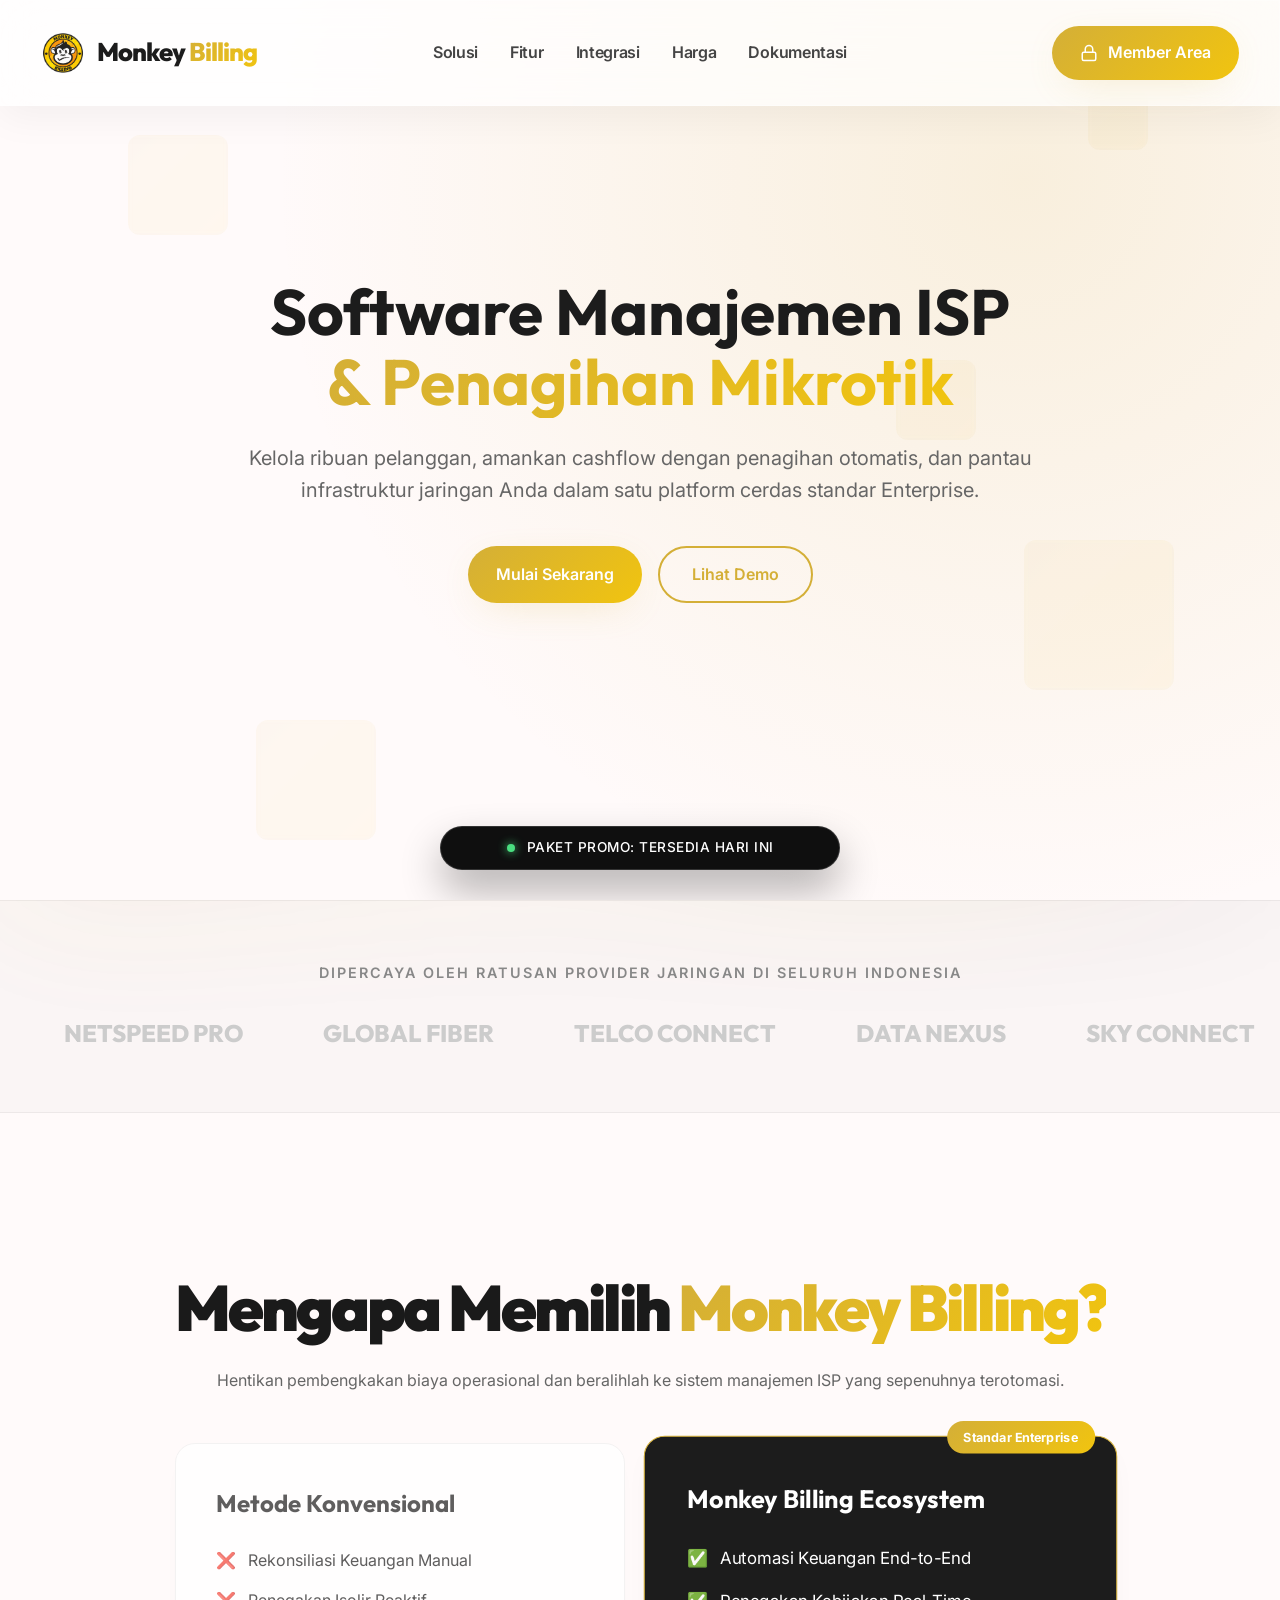
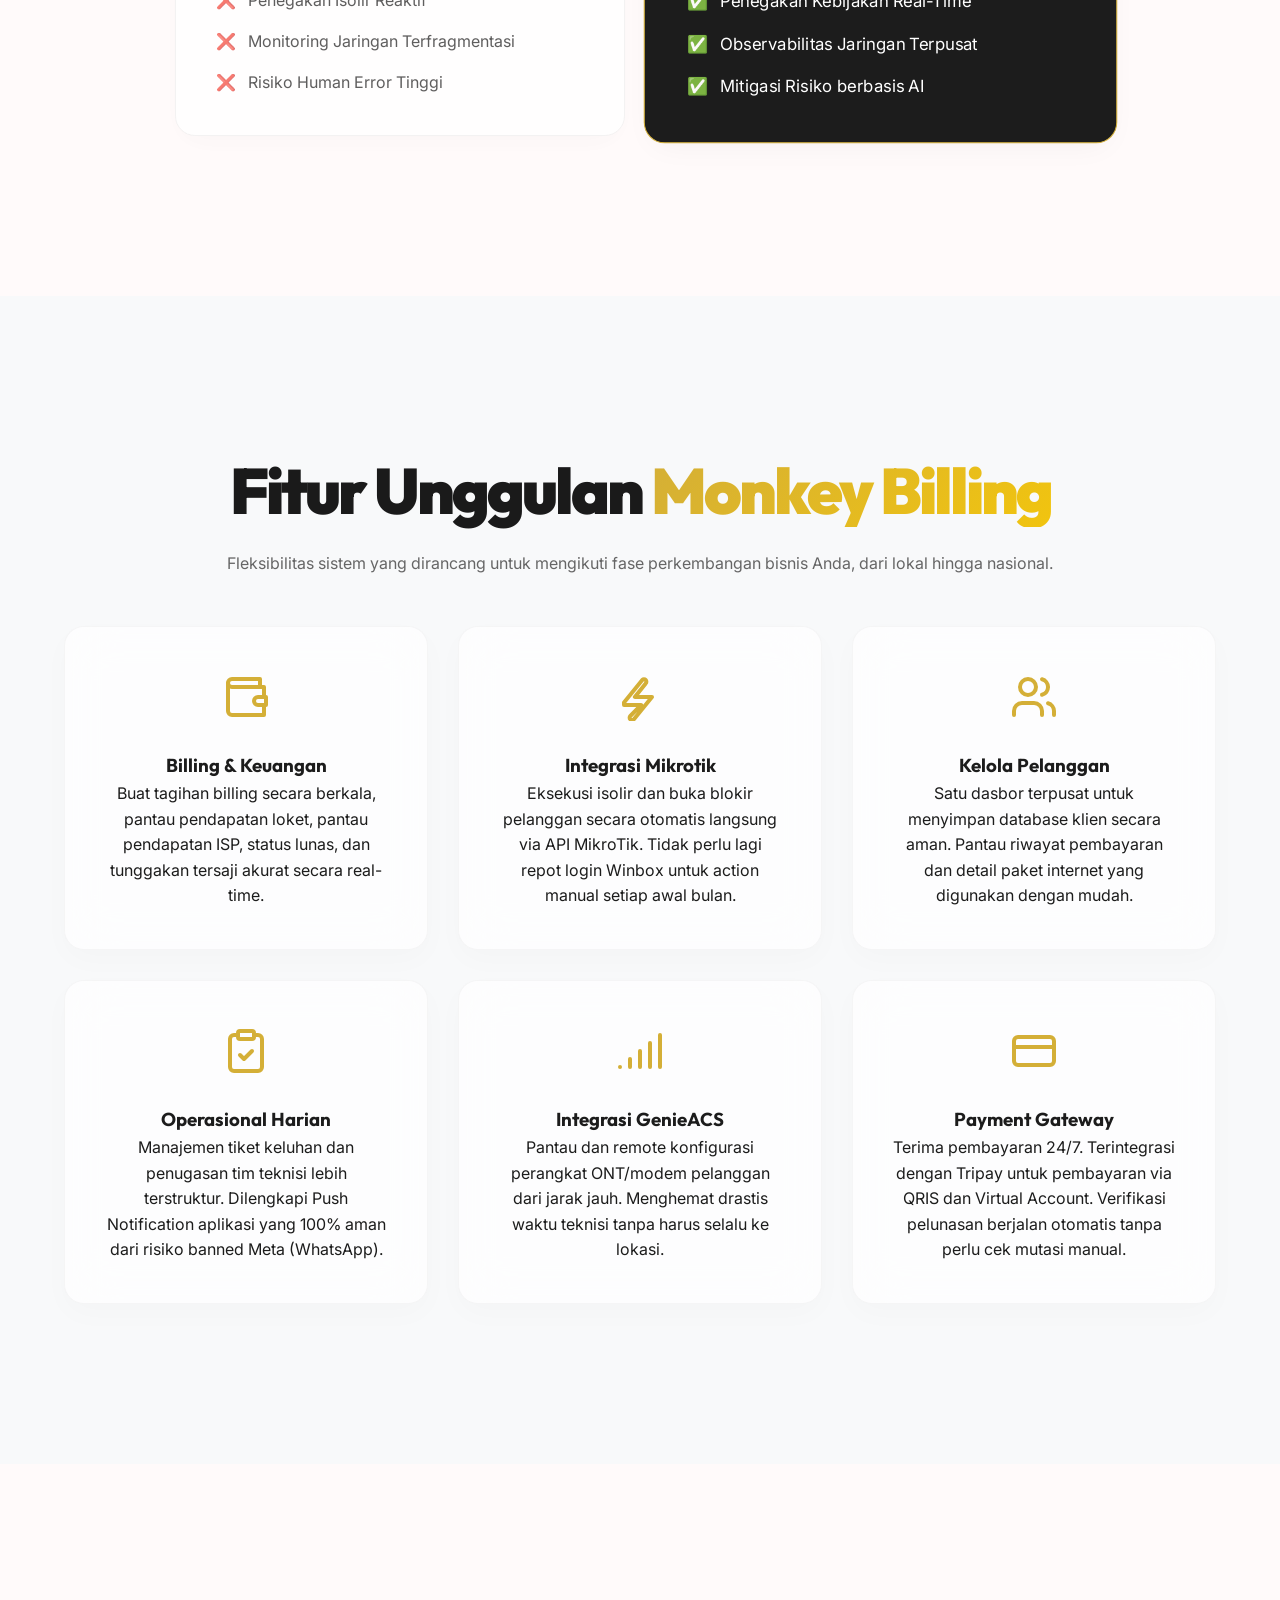
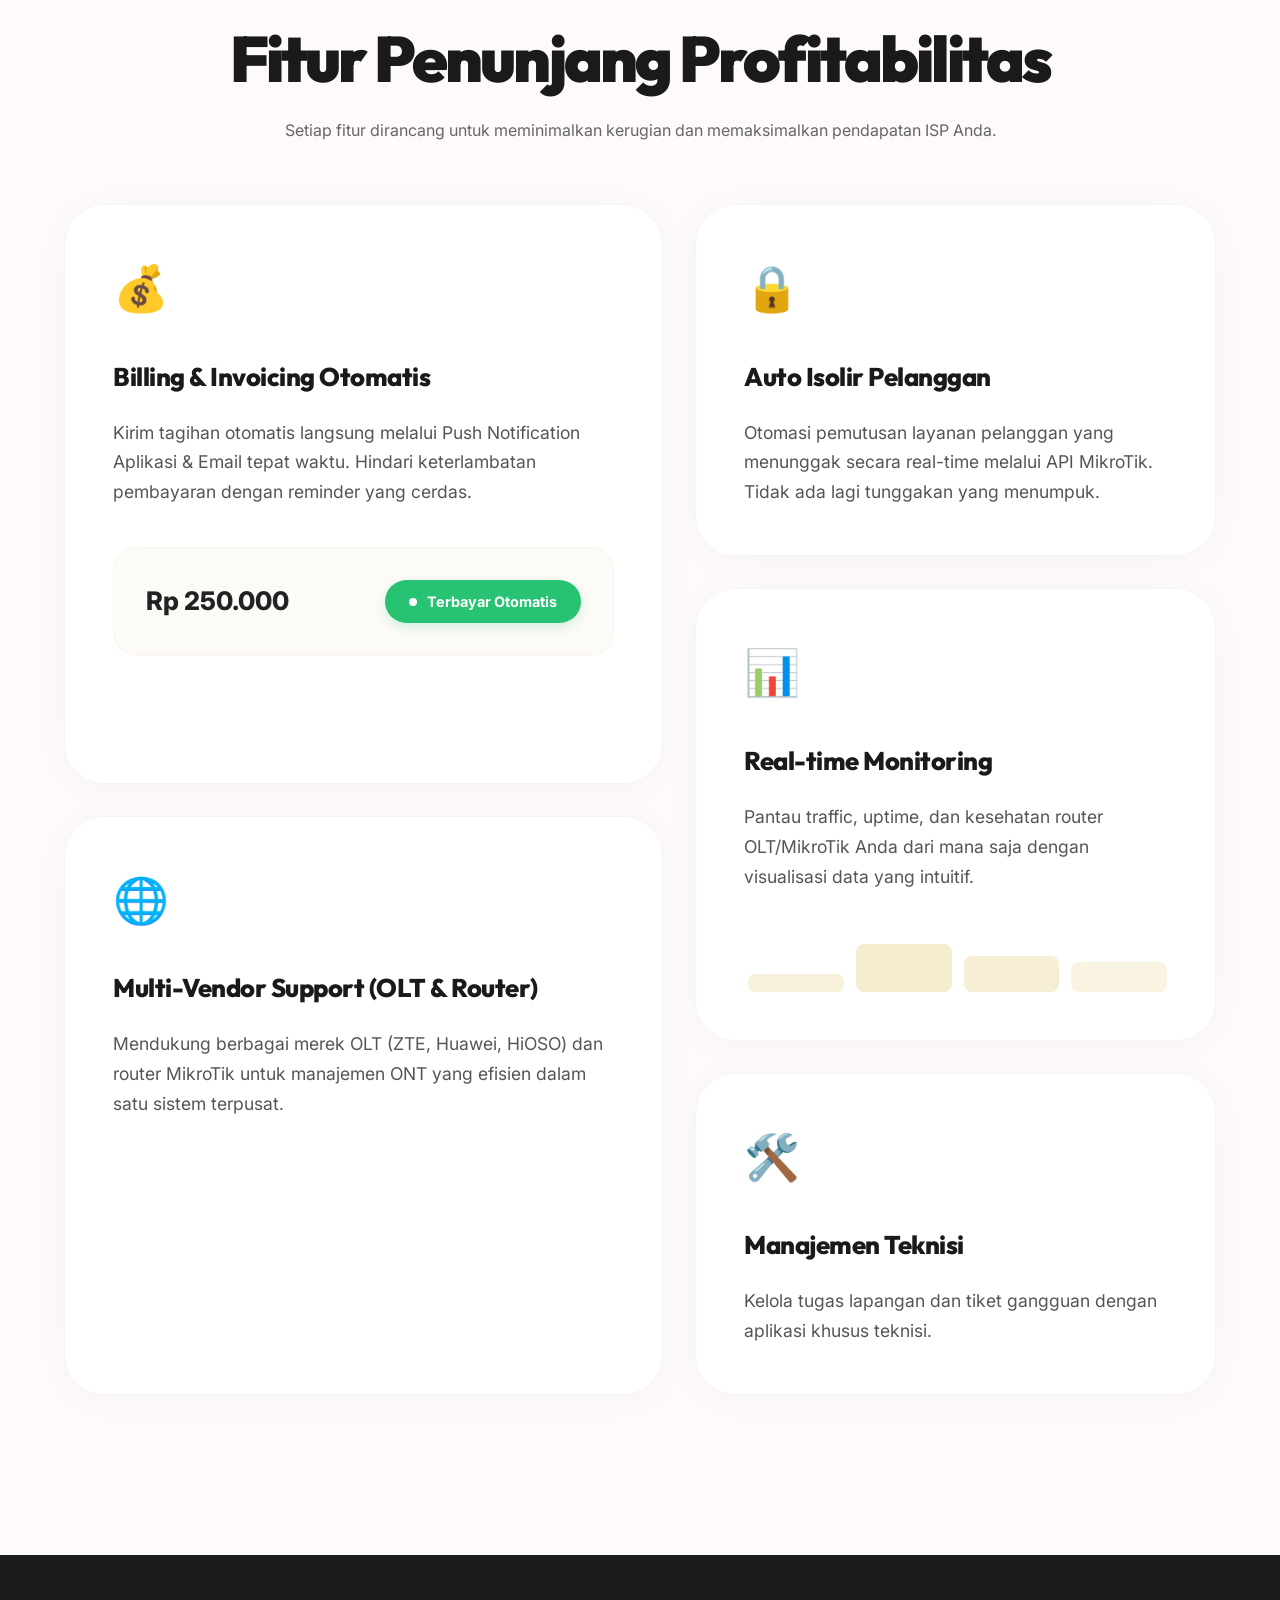
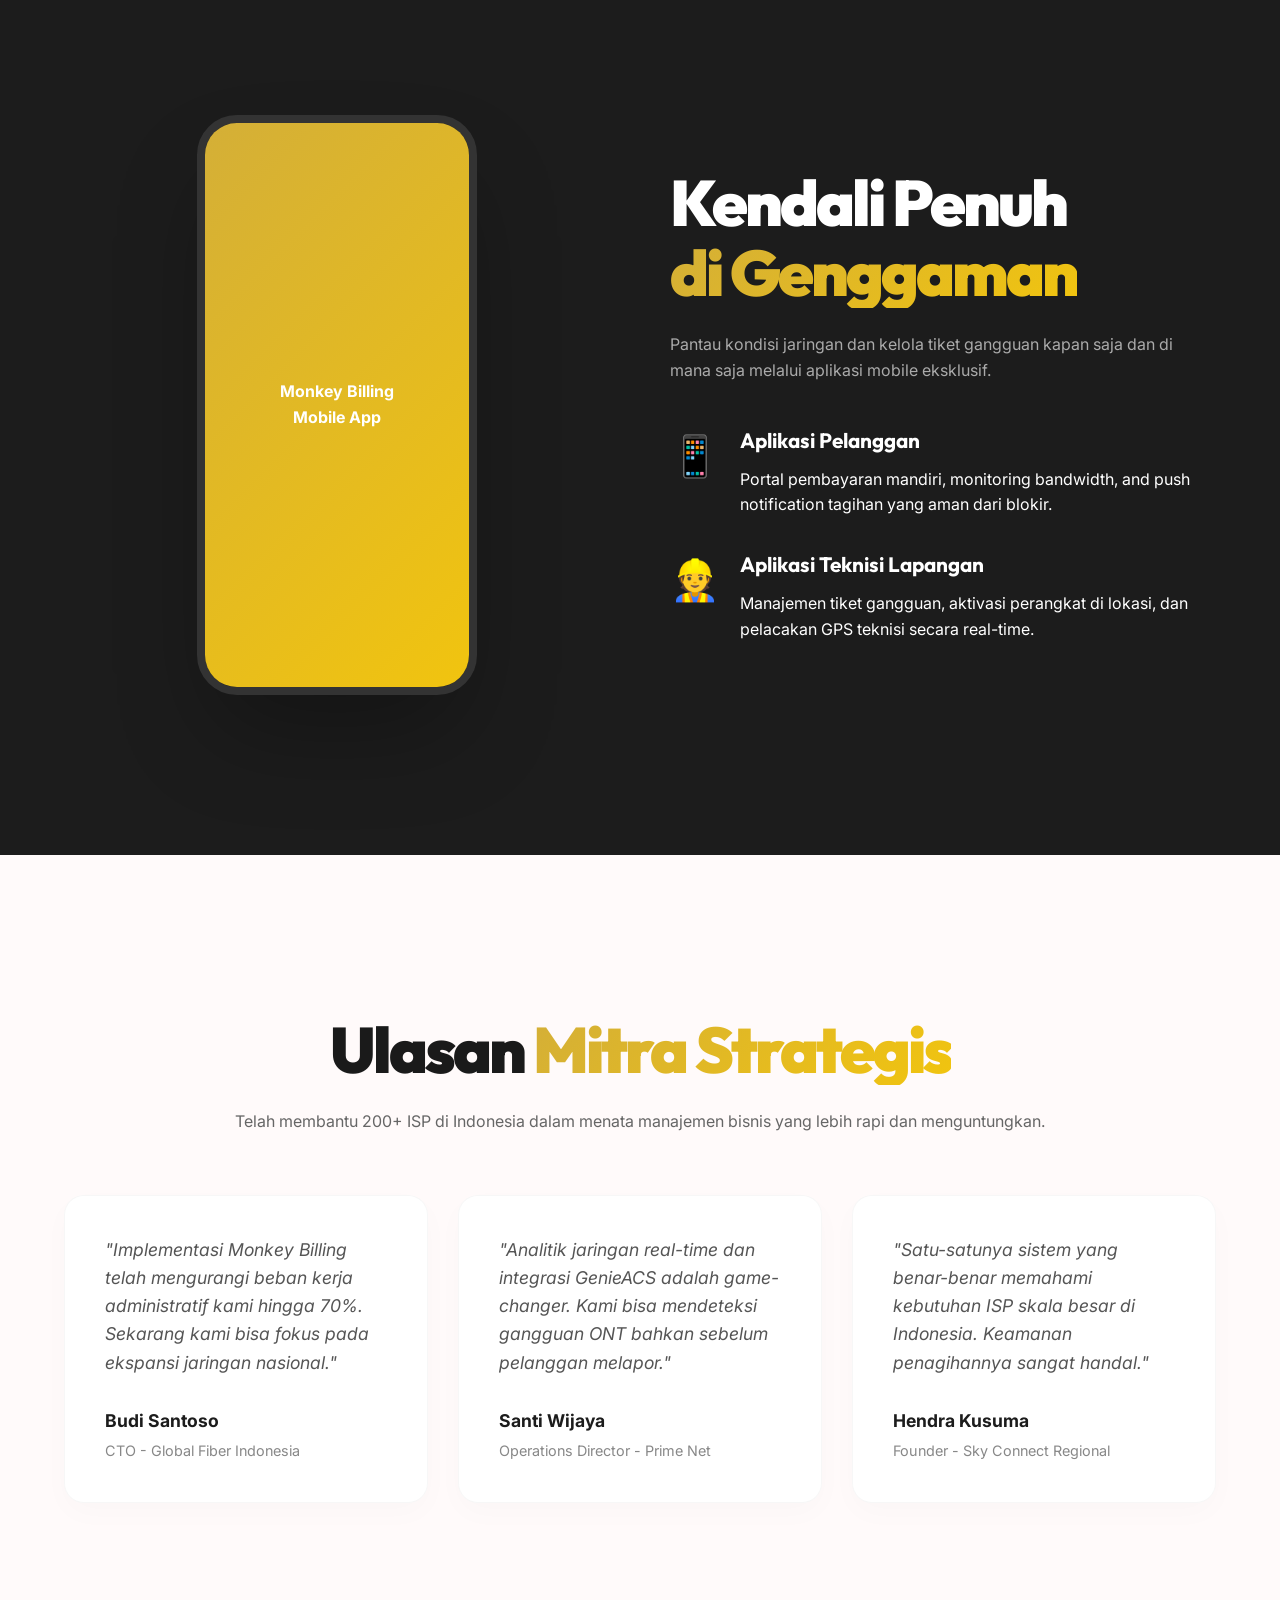
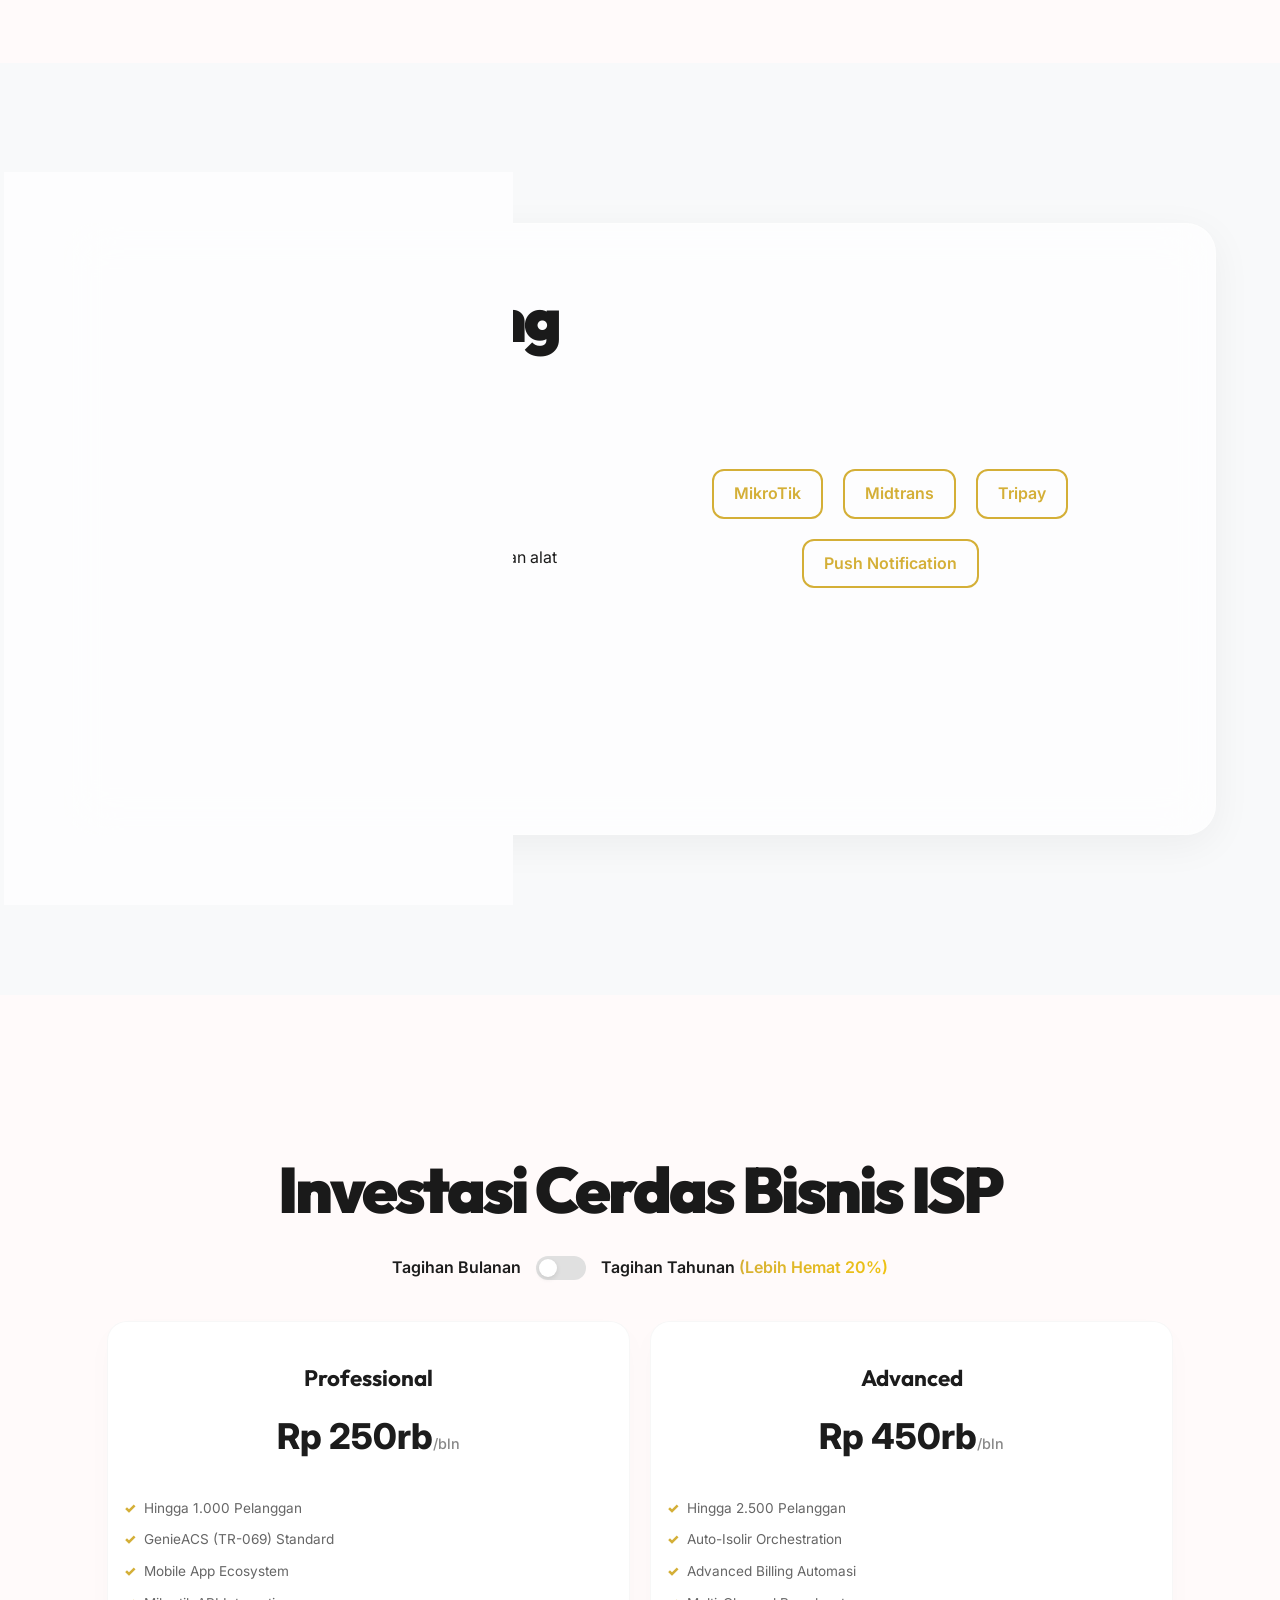
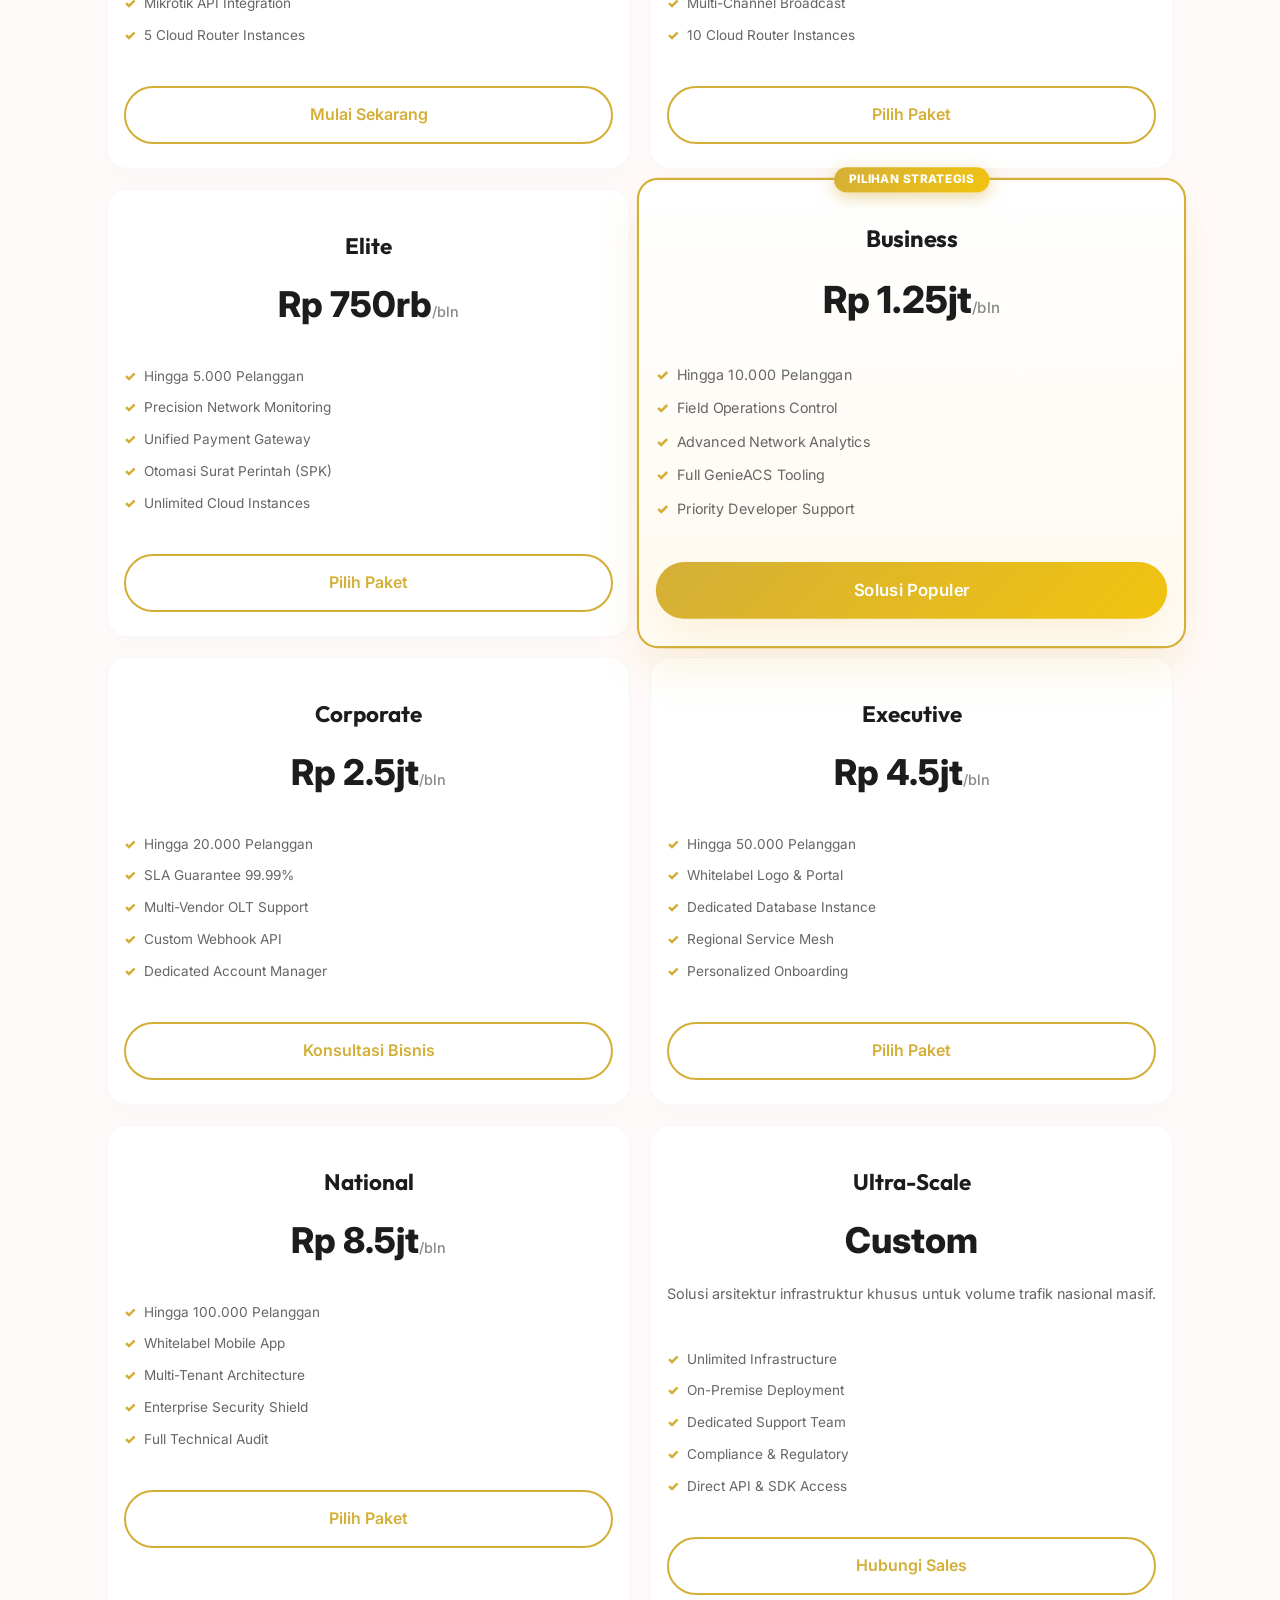
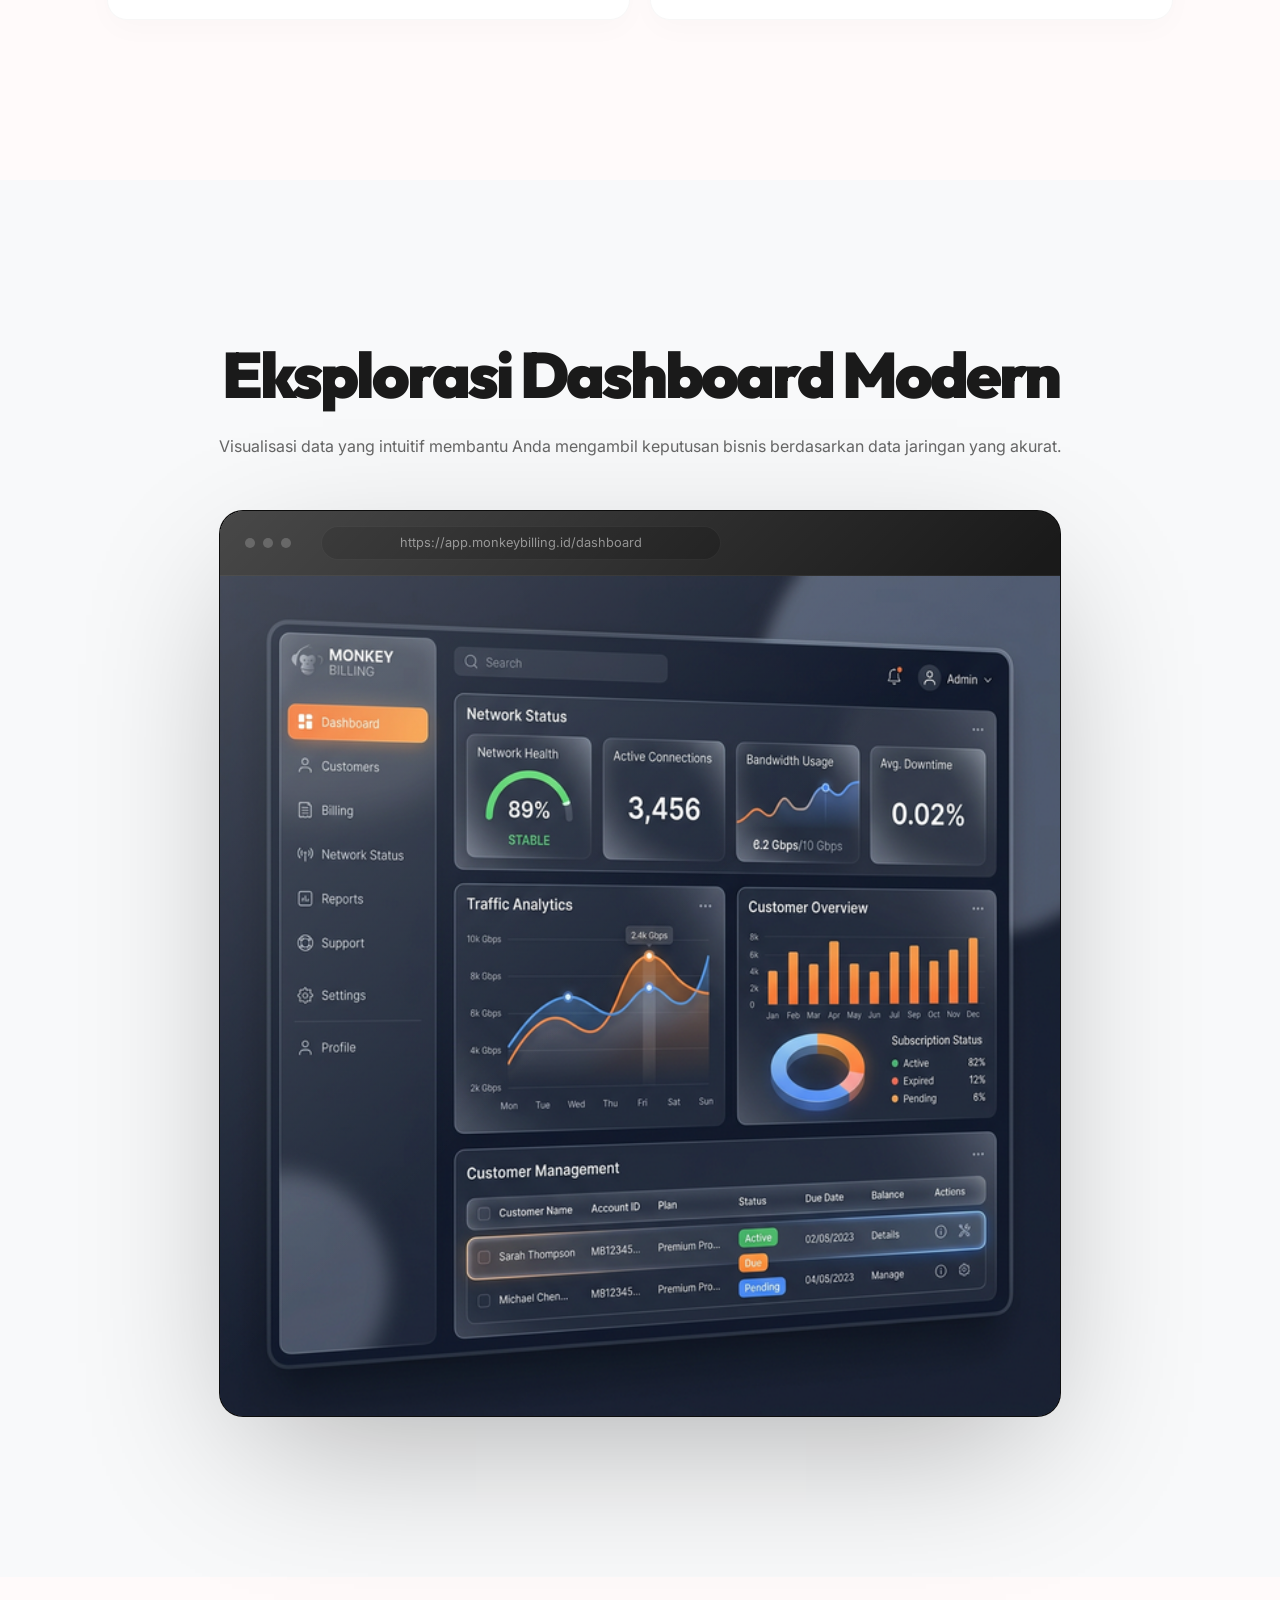
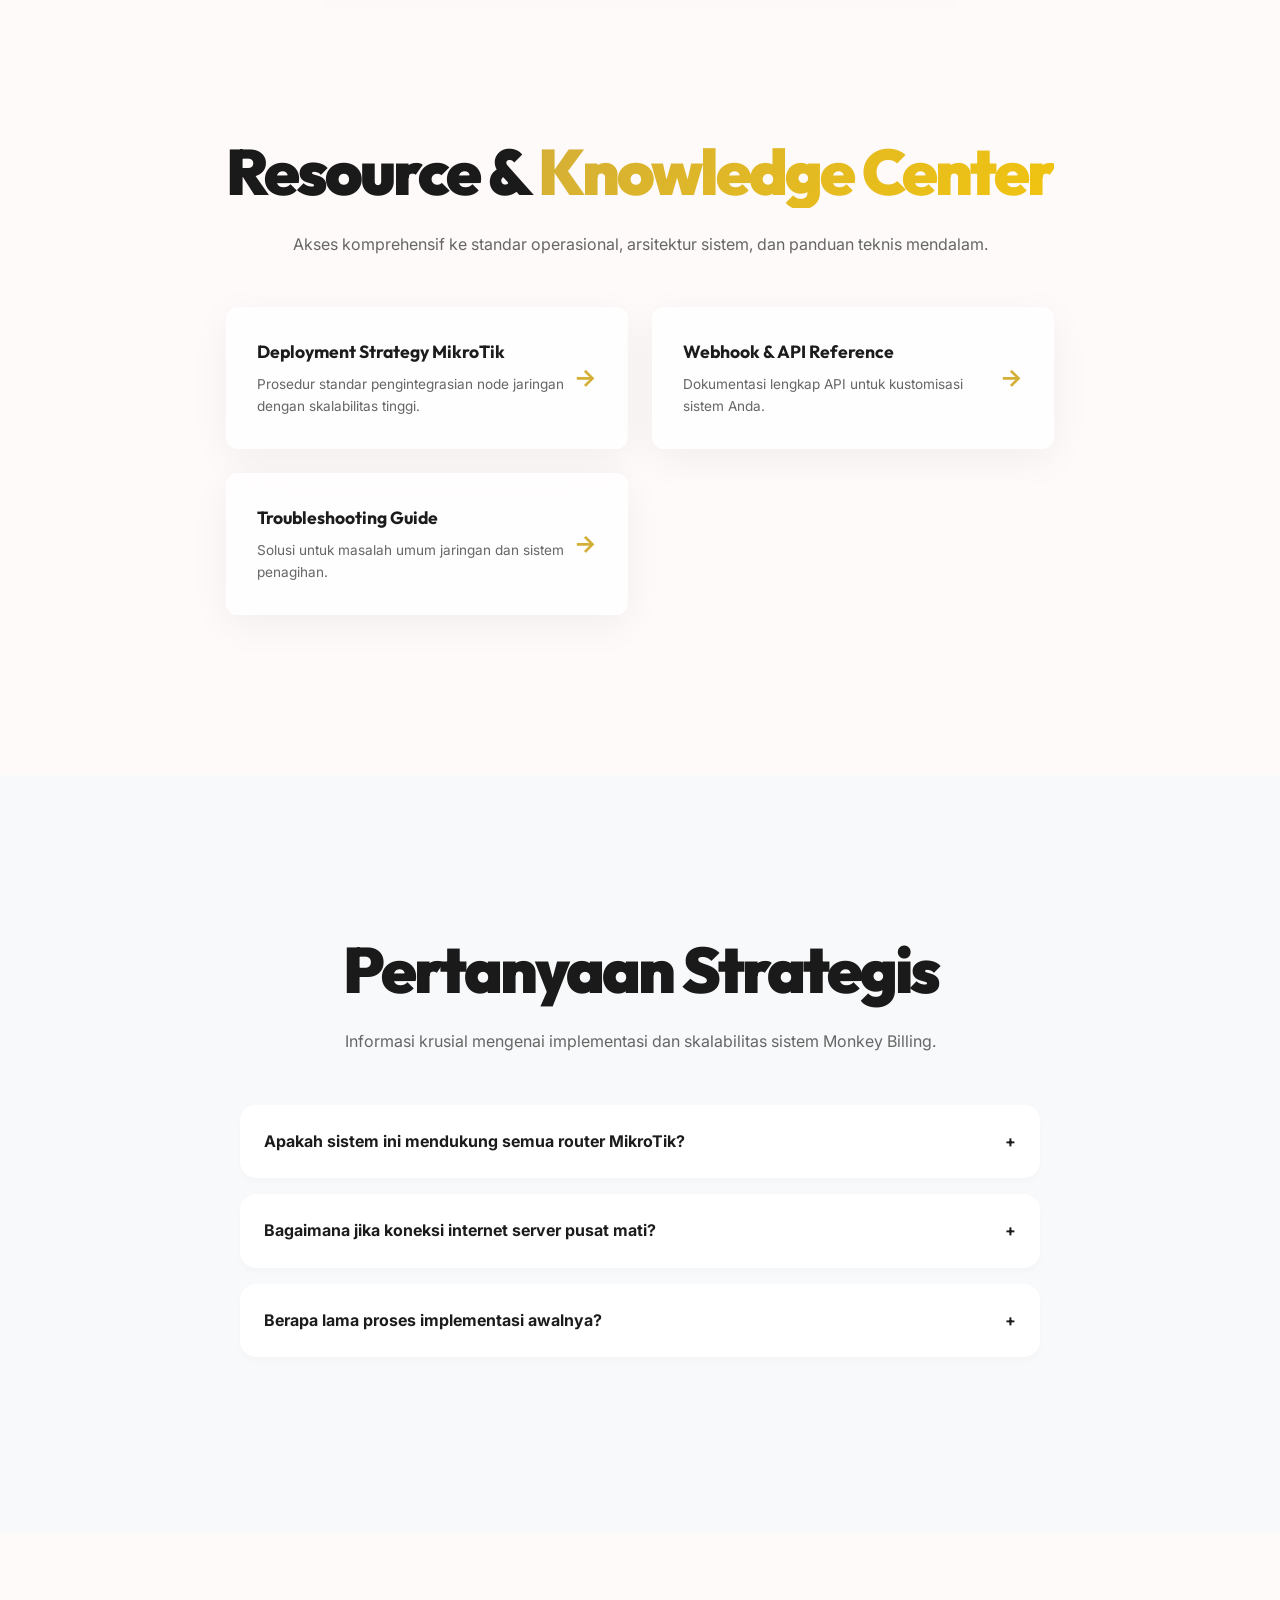
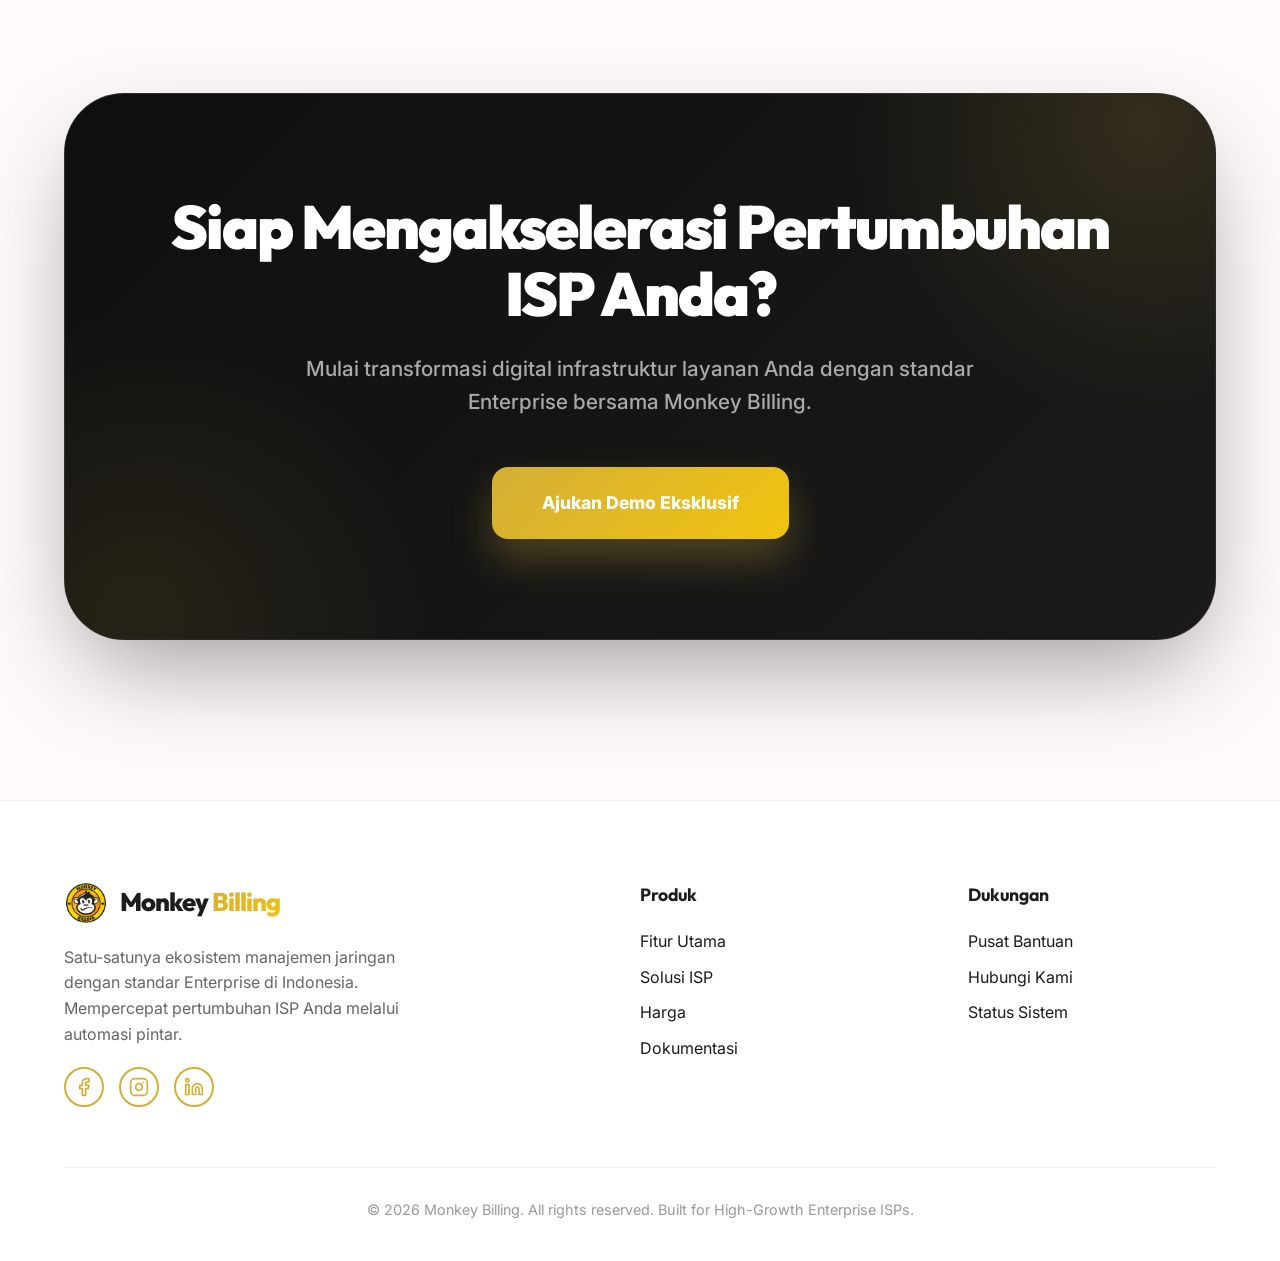
==== commit 98979a1c: "feat: add Histats tracking code" ====
--- a/index.html
+++ b/index.html
@@ -762,6 +762,20 @@
     </footer>
 
     <script src="script.js"></script>
+
+    <!-- Histats.com  START  (aync)-->
+    <script type="text/javascript">var _Hasync = _Hasync || [];
+        _Hasync.push(['Histats.start', '1,5013434,4,0,0,0,00010000']);
+        _Hasync.push(['Histats.fasi', '1']);
+        _Hasync.push(['Histats.track_hits', '']);
+        (function () {
+            var hs = document.createElement('script'); hs.type = 'text/javascript'; hs.async = true;
+            hs.src = ('//s10.histats.com/js15_as.js');
+            (document.getElementsByTagName('head')[0] || document.getElementsByTagName('body')[0]).appendChild(hs);
+        })();</script>
+    <noscript><a href="/" target="_blank"><img src="//sstatic1.histats.com/0.gif?5013434&101" alt=""
+                border="0"></a></noscript>
+    <!-- Histats.com  END  -->
 </body>
 
 </html>
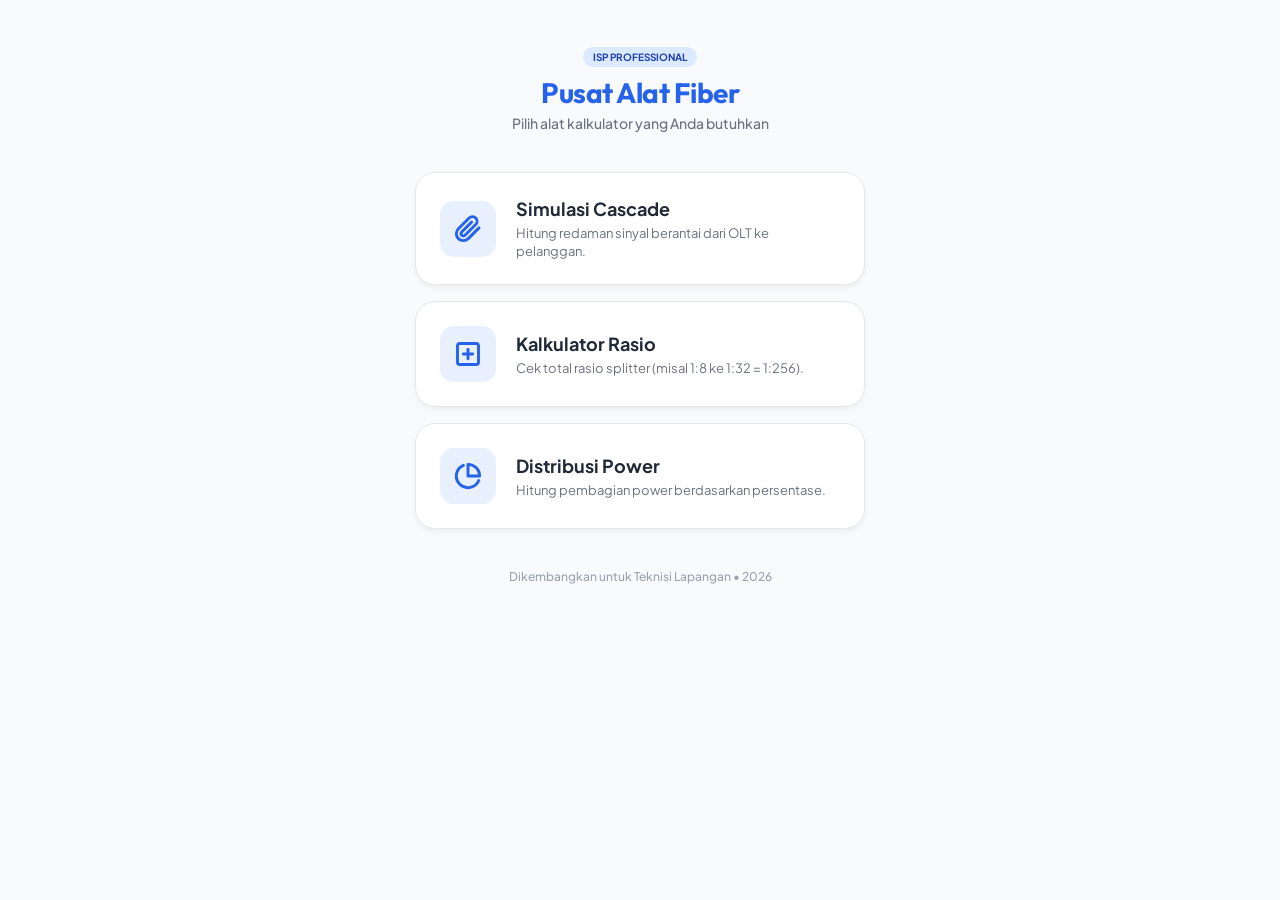
==== commit d01abb22: "fiber kalkulator" ====
--- a/index.html
+++ b/index.html
@@ -1,781 +1,118 @@
 <!DOCTYPE html>
 <html lang="id">
-
 <head>
     <meta charset="UTF-8">
-    <meta name="viewport" content="width=device-width, initial-scale=1.0">
-    <title>Monkey Billing | Software Manajemen ISP & Penagihan Mikrotik Terpadu</title>
-    <meta name="description"
-        content="Monkey Billing adalah solusi manajemen ISP terlengkap di Indonesia. Automasi penagihan mikrotik, isolir otomatis, hingga manajemen teknisi dalam satu dashboard. Tingkatkan profit ISP Anda sekarang!">
-    <meta name="keywords"
-        content="software isp, billing mikrotik, aplikasi penagihan internet, manajemen pelanggan isp, isolir otomatis mikrotik, sistem manajemen olt">
-    <link rel="stylesheet" href="style.css">
+    <meta name="viewport" content="width=device-width, initial-scale=1.0, maximum-scale=1.0, user-scalable=no">
+    <title>Pusat Alat Fiber | ISP Field Tool</title>
+    <link rel="preconnect" href="https://fonts.googleapis.com">
+    <link rel="preconnect" href="https://fonts.gstatic.com" crossorigin>
+    <link href="https://fonts.googleapis.com/css2?family=Outfit:wght@600;800&family=Plus+Jakarta+Sans:wght@400;500;700&display=swap" rel="stylesheet">
+    <style>
+        :root {
+            --primary: #2563EB;
+            --bg: #F9FAFB;
+            --text: #1F2937;
+            --radius: 20px;
+        }
+        * { box-sizing: border-box; margin: 0; padding: 0; font-family: 'Plus Jakarta Sans', sans-serif; }
+        body { background: var(--bg); color: var(--text); padding: 24px 16px; min-height: 100vh; display: flex; flex-direction: column; align-items: center; }
+        .container { width: 100%; max-width: 450px; }
+        
+        header { text-align: center; margin-bottom: 40px; margin-top: 20px; }
+        header h1 { font-family: 'Outfit', sans-serif; font-size: 28px; color: var(--primary); letter-spacing: -0.5px; }
+        header p { color: #6B7280; font-size: 14px; margin-top: 4px; font-weight: 500; }
+
+        .tool-grid { display: flex; flex-direction: column; gap: 16px; }
+        
+        .tool-card {
+            background: white;
+            padding: 24px;
+            border-radius: var(--radius);
+            text-decoration: none;
+            color: inherit;
+            display: flex;
+            align-items: center;
+            gap: 20px;
+            box-shadow: 0 4px 6px -1px rgba(0, 0, 0, 0.05);
+            border: 1px solid #E5E7EB;
+            transition: all 0.2s ease;
+        }
+        
+        .tool-card:active { transform: scale(0.97); background: #F3F4F6; }
+        
+        .icon-box {
+            width: 56px;
+            height: 56px;
+            background: rgba(37, 99, 235, 0.1);
+            border-radius: 14px;
+            display: flex;
+            align-items: center;
+            justify-content: center;
+            color: var(--primary);
+            flex-shrink: 0;
+        }
+        
+        .tool-info h2 { font-size: 18px; font-weight: 700; margin-bottom: 4px; }
+        .tool-info p { font-size: 13px; color: #6B7280; line-height: 1.4; }
+
+        footer { margin-top: auto; padding: 40px 0 20px; text-align: center; color: #9CA3AF; font-size: 12px; font-weight: 500; }
+        
+        .badge {
+            background: #DBEAFE;
+            color: #1E40AF;
+            padding: 4px 10px;
+            border-radius: 20px;
+            font-size: 10px;
+            font-weight: 700;
+            text-transform: uppercase;
+            display: inline-block;
+            margin-bottom: 8px;
+        }
+    </style>
 </head>
+<body>
+    <div class="container">
+        <header>
+            <div class="badge">ISP Professional</div>
+            <h1>Pusat Alat Fiber</h1>
+            <p>Pilih alat kalkulator yang Anda butuhkan</p>
+        </header>
 
-<body>
-    <!-- Background Mesh -->
-    <div class="mesh-bg">
-        <div class="mesh-circle"></div>
-        <div class="mesh-circle"></div>
+        <div class="tool-grid">
+            <a href="kalkulator/index.html" class="tool-card">
+                <div class="icon-box">
+                    <svg viewBox="0 0 24 24" width="28" height="28" fill="none" stroke="currentColor" stroke-width="2.5" stroke-linecap="round" stroke-linejoin="round"><path d="m21.44 11.05-9.19 9.19a6 6 0 0 1-8.49-8.49l9.19-9.19a4 4 0 0 1 5.66 5.66l-9.2 9.19a2 2 0 0 1-2.83-2.83l8.49-8.48"></path></svg>
+                </div>
+                <div class="tool-info">
+                    <h2>Simulasi Cascade</h2>
+                    <p>Hitung redaman sinyal berantai dari OLT ke pelanggan.</p>
+                </div>
+            </a>
+
+            <a href="ratio-calc/index.html" class="tool-card">
+                <div class="icon-box">
+                    <svg viewBox="0 0 24 24" width="28" height="28" fill="none" stroke="currentColor" stroke-width="2.5" stroke-linecap="round" stroke-linejoin="round"><rect x="3" y="3" width="18" height="18" rx="2" ry="2"></rect><line x1="12" y1="8" x2="12" y2="16"></line><line x1="8" y1="12" x2="16" y2="12"></line></svg>
+                </div>
+                <div class="tool-info">
+                    <h2>Kalkulator Rasio</h2>
+                    <p>Cek total rasio splitter (misal 1:8 ke 1:32 = 1:256).</p>
+                </div>
+            </a>
+
+            <a href="power-dist/index.html" class="tool-card">
+                <div class="icon-box">
+                    <svg viewBox="0 0 24 24" width="28" height="28" fill="none" stroke="currentColor" stroke-width="2.5" stroke-linecap="round" stroke-linejoin="round"><path d="M21.21 15.89A10 10 0 1 1 8 2.83"></path><path d="M22 12A10 10 0 0 0 12 2v10z"></path></svg>
+                </div>
+                <div class="tool-info">
+                    <h2>Distribusi Power</h2>
+                    <p>Hitung pembagian power berdasarkan persentase.</p>
+                </div>
+            </a>
+        </div>
+
+        <footer>
+            Dikembangkan untuk Teknisi Lapangan • 2026
+        </footer>
     </div>
-
-    <!-- Navbar -->
-    <nav class="navbar glass">
-        <div class="container nav-content">
-            <a href="#" class="logo">
-                <img src="image/logo_monkey_billing.png" alt="Monkey Billing Logo" class="logo-img">
-                <span class="logo-text">Monkey <span class="text-gradient">Billing</span></span>
-            </a>
-            <ul class="nav-links">
-                <li><a href="#solusi">Solusi</a></li>
-                <li><a href="#fitur">Fitur</a></li>
-                <li><a href="#integrasi">Integrasi</a></li>
-                <li><a href="#harga">Harga</a></li>
-                <li><a href="#dokumentasi">Dokumentasi</a></li>
-                <li class="mobile-only"><a href="#" class="btn btn-primary mobile-cta">
-                        <svg xmlns="http://www.w3.org/2000/svg" width="18" height="18" viewBox="0 0 24 24" fill="none"
-                            stroke="currentColor" stroke-width="2" stroke-linecap="round" stroke-linejoin="round"
-                            class="lucide lucide-lock">
-                            <rect width="18" height="11" x="3" y="11" rx="2" ry="2" />
-                            <path d="M7 11V7a5 5 0 0 1 10 0v4" />
-                        </svg>
-                        Member Area</a></li>
-            </ul>
-            <div class="nav-cta">
-                <a href="#" class="btn btn-primary" style="background: var(--gold-gradient); border:none;">
-                    <svg xmlns="http://www.w3.org/2000/svg" width="18" height="18" viewBox="0 0 24 24" fill="none"
-                        stroke="currentColor" stroke-width="2" stroke-linecap="round" stroke-linejoin="round"
-                        class="lucide lucide-lock">
-                        <rect width="18" height="11" x="3" y="11" rx="2" ry="2" />
-                        <path d="M7 11V7a5 5 0 0 1 10 0v4" />
-                    </svg>
-                    Member Area</a>
-            </div>
-            <button class="menu-toggle" id="menu-toggle" aria-label="Toggle Menu">
-                <span></span>
-                <span></span>
-                <span></span>
-            </button>
-        </div>
-    </nav>
-
-    <main>
-        <!-- Hero Section -->
-        <section class="hero" id="home">
-            <div class="hero-bg-waves"></div>
-            <!-- Floating Background Elements -->
-            <div class="hero-floating-boxes">
-                <div class="floating-box box-1"></div>
-                <div class="floating-box box-2"></div>
-                <div class="floating-box box-3"></div>
-                <div class="floating-box box-4"></div>
-                <div class="floating-box box-5"></div>
-            </div>
-            <div class="container hero-grid">
-                <div class="hero-text reveal hero-text-centered">
-                    <h1 class="hero-title">Software Manajemen ISP<br><span class="text-gradient">& Penagihan
-                            Mikrotik</span></h1>
-                    <p class="hero-subtitle hero-subtitle-centered">Kelola ribuan pelanggan, amankan cashflow dengan
-                        penagihan otomatis, dan pantau infrastruktur jaringan Anda dalam satu platform cerdas standar
-                        Enterprise.
-                    </p>
-                    <div class="hero-actions hero-actions-centered">
-                        <a href="#" class="btn btn-primary">Mulai Sekarang</a>
-                        <a href="#" class="btn btn-outline">Lihat Demo</a>
-                    </div>
-                </div>
-            </div>
-            <div class="hero-live-ticker glass-dark">
-                <div class="ticker-content">
-                    <span class="ticker-dot"></span>
-                    <span id="ticker-text">Status Jaringan: 84 Nodes Beroperasi Optimal</span>
-                </div>
-            </div>
-        </section>
-
-        <!-- Partner Logos Marquee -->
-        <section class="partners-marquee-section">
-            <div class="container">
-                <p class="partners-title text-center">Dipercaya oleh Ratusan Provider Jaringan di Seluruh Indonesia</p>
-                <div class="partners-marquee">
-                    <div class="marquee-content">
-                        <!-- We use text for now or placeholder logos if we had them, but standard practice is logos -->
-                        <span class="partner-logo">NETSPEED PRO</span>
-                        <span class="partner-logo">GLOBAL FIBER</span>
-                        <span class="partner-logo">TELCO CONNECT</span>
-                        <span class="partner-logo">DATA NEXUS</span>
-                        <span class="partner-logo">SKY CONNECT</span>
-                        <span class="partner-logo">PRIME NET</span>
-                        <!-- Duplicate for seamless loop -->
-                        <span class="partner-logo">NETSPEED PRO</span>
-                        <span class="partner-logo">GLOBAL FIBER</span>
-                        <span class="partner-logo">TELCO CONNECT</span>
-                        <span class="partner-logo">DATA NEXUS</span>
-                        <span class="partner-logo">SKY CONNECT</span>
-                        <span class="partner-logo">PRIME NET</span>
-                    </div>
-                </div>
-            </div>
-        </section>
-
-        <!-- Operational Maturity Comparison -->
-        <section class="section-padding" id="maturity">
-            <div class="container">
-                <div class="text-center reveal">
-                    <h2 class="section-title">Mengapa Memilih <span class="text-gradient">Monkey Billing?</span></h2>
-                    <p style="margin-bottom: 50px; color: #666;">Hentikan pembengkakan biaya operasional dan beralihlah
-                        ke sistem manajemen ISP yang sepenuhnya terotomasi.</p>
-                </div>
-                <div class="comparison-grid reveal">
-                    <div class="comparison-card conventional">
-                        <h3>Metode Konvensional</h3>
-                        <ul>
-                            <li><span class="icon">❌</span> Rekonsiliasi Keuangan Manual</li>
-                            <li><span class="icon">❌</span> Penegakan Isolir Reaktif</li>
-                            <li><span class="icon">❌</span> Monitoring Jaringan Terfragmentasi</li>
-                            <li><span class="icon">❌</span> Risiko Human Error Tinggi</li>
-                        </ul>
-                    </div>
-                    <div class="comparison-card monkey-enterprise">
-                        <div class="card-badge">Standar Enterprise</div>
-                        <h3>Monkey Billing Ecosystem</h3>
-                        <ul>
-                            <li><span class="icon">✅</span> Automasi Keuangan End-to-End</li>
-                            <li><span class="icon">✅</span> Penegakan Kebijakan Real-Time</li>
-                            <li><span class="icon">✅</span> Observabilitas Jaringan Terpusat</li>
-                            <li><span class="icon">✅</span> Mitigasi Risiko berbasis AI</li>
-                        </ul>
-                    </div>
-                </div>
-            </div>
-        </section>
-
-        <!-- Solutions Section -->
-        <section class="section-padding bg-light" id="solusi">
-            <div class="container">
-                <div class="text-center reveal">
-                    <h2 class="section-title">Fitur Unggulan <span class="text-gradient">Monkey Billing</span></h2>
-                    <p style="margin-bottom: 50px; color: #666;">Fleksibilitas sistem yang dirancang untuk mengikuti
-                        fase perkembangan bisnis Anda, dari lokal hingga nasional.</p>
-                </div>
-                <div class="solutions-grid">
-                    <!-- Card 1: Billing & Keuangan -->
-                    <div class="solution-card glass reveal">
-                        <div class="solution-icon">
-                            <svg xmlns="http://www.w3.org/2000/svg" width="48" height="48" viewBox="0 0 24 24"
-                                fill="none" stroke="currentColor" stroke-width="2" stroke-linecap="round"
-                                stroke-linejoin="round" class="lucide lucide-wallet">
-                                <path d="M21 12V7H5a2 2 0 0 1 0-4h14v4" />
-                                <path d="M3 5v14a2 2 0 0 0 2 2h16v-5" />
-                                <path d="M18 12a2 2 0 0 0 0 4h4v-4Z" />
-                            </svg>
-                        </div>
-                        <h3>Billing & Keuangan</h3>
-                        <p>Buat tagihan billing secara berkala, pantau pendapatan loket, pantau pendapatan ISP, status
-                            lunas, dan tunggakan tersaji akurat secara real-time.</p>
-                    </div>
-
-                    <!-- Card 2: Integrasi Mikrotik -->
-                    <div class="solution-card glass reveal">
-                        <div class="solution-icon">
-                            <svg xmlns="http://www.w3.org/2000/svg" width="48" height="48" viewBox="0 0 24 24"
-                                fill="none" stroke="currentColor" stroke-width="2" stroke-linecap="round"
-                                stroke-linejoin="round">
-                                <path
-                                    d="M4 14.71 13.14 3.5a1.2 1.2 0 0 1 1.7 1.7L9.43 12h8.57l-9.14 11.21a1.2 1.2 0 0 1-1.7-1.7L12.57 16H4Z" />
-                            </svg>
-                        </div>
-                        <h3>Integrasi Mikrotik</h3>
-                        <p>Eksekusi isolir dan buka blokir pelanggan secara otomatis langsung via API MikroTik. Tidak
-                            perlu lagi repot login Winbox untuk action manual setiap awal bulan.</p>
-                    </div>
-
-                    <!-- Card 3: Kelola Pelanggan -->
-                    <div class="solution-card glass reveal">
-                        <div class="solution-icon">
-                            <svg xmlns="http://www.w3.org/2000/svg" width="48" height="48" viewBox="0 0 24 24"
-                                fill="none" stroke="currentColor" stroke-width="2" stroke-linecap="round"
-                                stroke-linejoin="round" class="lucide lucide-users">
-                                <path d="M16 21v-2a4 4 0 0 0-4-4H6a4 4 0 0 0-4 4v2" />
-                                <circle cx="9" cy="7" r="4" />
-                                <path d="M22 21v-2a4 4 0 0 0-3-3.87" />
-                                <path d="M16 3.13a4 4 0 0 1 0 7.75" />
-                            </svg>
-                        </div>
-                        <h3>Kelola Pelanggan</h3>
-                        <p>Satu dasbor terpusat untuk menyimpan database klien secara aman. Pantau riwayat pembayaran
-                            dan detail paket internet yang digunakan dengan mudah.</p>
-                    </div>
-
-                    <!-- Card 4: Operasional Harian -->
-                    <div class="solution-card glass reveal">
-                        <div class="solution-icon">
-                            <svg xmlns="http://www.w3.org/2000/svg" width="48" height="48" viewBox="0 0 24 24"
-                                fill="none" stroke="currentColor" stroke-width="2" stroke-linecap="round"
-                                stroke-linejoin="round">
-                                <rect width="8" height="4" x="8" y="2" rx="1" ry="1" />
-                                <path d="M16 4h2a2 2 0 0 1 2 2v14a2 2 0 0 1-2 2H6a2 2 0 0 1-2-2V6a2 2 0 0 1 2-2h2" />
-                                <path d="m9 14 2 2 4-4" />
-                            </svg>
-                        </div>
-                        <h3>Operasional Harian</h3>
-                        <p>Manajemen tiket keluhan dan penugasan tim teknisi lebih terstruktur. Dilengkapi Push
-                            Notification aplikasi yang 100% aman dari risiko banned Meta (WhatsApp).</p>
-                    </div>
-
-                    <!-- Card 5: Integrasi GenieACS -->
-                    <div class="solution-card glass reveal">
-                        <div class="solution-icon">
-                            <svg xmlns="http://www.w3.org/2000/svg" width="48" height="48" viewBox="0 0 24 24"
-                                fill="none" stroke="currentColor" stroke-width="2" stroke-linecap="round"
-                                stroke-linejoin="round" class="lucide lucide-signal">
-                                <path d="M2 20h.01" />
-                                <path d="M7 20v-4" />
-                                <path d="M12 20v-8" />
-                                <path d="M17 20V8" />
-                                <path d="M22 20V4" />
-                            </svg>
-                        </div>
-                        <h3>Integrasi GenieACS</h3>
-                        <p>Pantau dan remote konfigurasi perangkat ONT/modem pelanggan dari jarak jauh. Menghemat
-                            drastis waktu teknisi tanpa harus selalu ke lokasi.</p>
-                    </div>
-
-                    <!-- Card 6: Payment Gateway -->
-                    <div class="solution-card glass reveal">
-                        <div class="solution-icon">
-                            <svg xmlns="http://www.w3.org/2000/svg" width="48" height="48" viewBox="0 0 24 24"
-                                fill="none" stroke="currentColor" stroke-width="2" stroke-linecap="round"
-                                stroke-linejoin="round">
-                                <rect width="20" height="14" x="2" y="5" rx="2" />
-                                <line x1="2" x2="22" y1="10" y2="10" />
-                            </svg>
-                        </div>
-                        <h3>Payment Gateway</h3>
-                        <p>Terima pembayaran 24/7. Terintegrasi dengan Tripay untuk pembayaran via QRIS dan Virtual
-                            Account. Verifikasi pelunasan berjalan otomatis tanpa perlu cek mutasi manual.</p>
-                    </div>
-                </div>
-            </div>
-        </section>
-
-        <!-- Features Section -->
-        <section class="section-padding" id="fitur">
-            <div class="container">
-                <div class="text-center reveal">
-                    <h2 class="section-title">Fitur Penunjang Profitabilitas</h2>
-                    <p style="margin-bottom: 30px; color: #666;">Setiap fitur dirancang untuk meminimalkan kerugian dan
-                        memaksimalkan pendapatan ISP Anda.</p>
-                </div>
-                <div class="features-grid-new">
-                    <!-- Column 1: Core Wide Cards -->
-                    <div class="features-main-col">
-                        <div class="feature-card reveal-left">
-                            <div class="feature-icon">💰</div>
-                            <h3>Billing & Invoicing Otomatis</h3>
-                            <p>Kirim tagihan otomatis langsung melalui Push Notification Aplikasi & Email tepat waktu.
-                                Hindari keterlambatan pembayaran dengan reminder yang cerdas.</p>
-                            <div class="mockup-container">
-                                <div class="invoice-price-tag">Rp 250.000</div>
-                                <div class="wa-status-tag">Terbayar Otomatis</div>
-                            </div>
-                        </div>
-                        <div class="feature-card reveal-left">
-                            <div class="feature-icon">🌐</div>
-                            <h3>Multi-Vendor Support (OLT & Router)</h3>
-                            <p>Mendukung berbagai merek OLT (ZTE, Huawei, HiOSO) dan router MikroTik untuk manajemen ONT
-                                yang efisien dalam satu sistem terpusat.</p>
-                        </div>
-                    </div>
-                    <!-- Column 2: Side Vertical Stack -->
-                    <div class="features-side-col">
-                        <div class="feature-card reveal-right">
-                            <div class="feature-icon">🔒</div>
-                            <h3>Auto Isolir Pelanggan</h3>
-                            <p>Otomasi pemutusan layanan pelanggan yang menunggak secara real-time melalui API MikroTik.
-                                Tidak ada lagi tunggakan yang menumpuk.</p>
-                        </div>
-                        <div class="feature-card reveal-right">
-                            <div class="feature-icon">📊</div>
-                            <h3>Real-time Monitoring</h3>
-                            <p>Pantau traffic, uptime, dan kesehatan router OLT/MikroTik Anda dari mana saja dengan
-                                visualisasi data yang intuitif.</p>
-                            <div class="mini-chart-simple">
-                                <div class="bar-s" style="height: 30%;"></div>
-                                <div class="bar-s" style="height: 80%;"></div>
-                                <div class="bar-s" style="height: 60%;"></div>
-                                <div class="bar-s" style="height: 50%;"></div>
-                            </div>
-                        </div>
-                        <div class="feature-card reveal-right">
-                            <div class="feature-icon">🛠️</div>
-                            <h3>Manajemen Teknisi</h3>
-                            <p>Kelola tugas lapangan dan tiket gangguan dengan aplikasi khusus teknisi.</p>
-                        </div>
-                    </div>
-                </div>
-        </section>
-
-        <!-- Mobile Ecosystem Section -->
-        <section class="section-padding bg-dark" id="aplikasi" style="color: white; background: var(--charcoal);">
-            <div class="container">
-                <div class="mobile-ecosystem-grid">
-                    <div class="ecosystem-visual reveal-left">
-                        <div class="phone-mockup">
-                            <!-- In a real app we'd use an image here -->
-                            <div
-                                style="width: 100%; height: 100%; background: var(--gold-gradient); display: flex; align-items: center; justify-content: center; color: white; font-weight: bold; text-align: center; padding: 20px;">
-                                Monkey Billing <br> Mobile App
-                            </div>
-                        </div>
-                    </div>
-                    <div class="ecosystem-text reveal-right">
-                        <h2 class="section-title" style="color: white; text-align: left;">Kendali Penuh <span
-                                class="text-gradient">di Genggaman</span></h2>
-                        <p style="margin-bottom: 40px; color: #aaa;">Pantau kondisi jaringan dan kelola tiket gangguan
-                            kapan saja dan di mana saja melalui aplikasi mobile eksklusif.</p>
-
-                        <div class="ecosystem-features">
-                            <div class="eco-item">
-                                <div class="eco-icon">📱</div>
-                                <div class="eco-text">
-                                    <h3>Aplikasi Pelanggan</h3>
-                                    <p>Portal pembayaran mandiri, monitoring bandwidth, and push notification tagihan
-                                        yang aman dari blokir.</p>
-                                </div>
-                            </div>
-                            <div class="eco-item">
-                                <div class="eco-icon">👷</div>
-                                <div class="eco-text">
-                                    <h3>Aplikasi Teknisi Lapangan</h3>
-                                    <p>Manajemen tiket gangguan, aktivasi perangkat di lokasi, dan pelacakan GPS teknisi
-                                        secara real-time.</p>
-                                </div>
-                            </div>
-                        </div>
-                    </div>
-                </div>
-            </div>
-        </section>
-
-        <!-- Testimonials Section -->
-        <section class="section-padding" id="testimonials">
-            <div class="container reveal">
-                <div class="text-center">
-                    <h2 class="section-title">Ulasan <span class="text-gradient">Mitra Strategis</span></h2>
-                    <p style="margin-bottom: 60px; color: #666;">Telah membantu 200+ ISP di Indonesia dalam menata
-                        manajemen bisnis yang lebih rapi dan menguntungkan.</p>
-                </div>
-                <div class="testimonial-grid">
-                    <div class="testimonial-card">
-                        <p class="quote">"Implementasi Monkey Billing telah mengurangi beban kerja administratif kami
-                            hingga 70%. Sekarang kami bisa fokus pada ekspansi jaringan nasional."</p>
-                        <div class="author-info">
-                            <span class="author-name">Budi Santoso</span>
-                            <span class="author-title">CTO - Global Fiber Indonesia</span>
-                        </div>
-                    </div>
-                    <div class="testimonial-card">
-                        <p class="quote">"Analitik jaringan real-time dan integrasi GenieACS adalah game-changer. Kami
-                            bisa mendeteksi gangguan ONT bahkan sebelum pelanggan melapor."</p>
-                        <div class="author-info">
-                            <span class="author-name">Santi Wijaya</span>
-                            <span class="author-title">Operations Director - Prime Net</span>
-                        </div>
-                    </div>
-                    <div class="testimonial-card">
-                        <p class="quote">"Satu-satunya sistem yang benar-benar memahami kebutuhan ISP skala besar di
-                            Indonesia. Keamanan penagihannya sangat handal."</p>
-                        <div class="author-info">
-                            <span class="author-name">Hendra Kusuma</span>
-                            <span class="author-title">Founder - Sky Connect Regional</span>
-                        </div>
-                    </div>
-                </div>
-            </div>
-        </section>
-
-
-        <!-- Integration Section -->
-        <section class="section-padding bg-light" id="integrasi">
-            <div class="container reveal">
-                <div class="integration-wrapper glass">
-                    <div class="integration-text">
-                        <h2 class="section-title">Ekosistem yang Saling Terhubung</h2>
-                        <p>Monkey Billing mengadopsi standar API terbuka dan Webhooks untuk sinkronisasi tanpa hambatan
-                            dengan alat kerja yang Anda gunakan.</p>
-                        <ul class="integration-features" style="margin-top: 25px; list-style: none; padding: 0;">
-                            <li style="display: flex; align-items: center; gap: 12px; margin-bottom: 15px;">
-                                <div class="integration-icon-wrapper">
-                                    <svg width="20" height="20" viewBox="0 0 24 24" fill="none" stroke="currentColor"
-                                        stroke-width="2" stroke-linecap="round" stroke-linejoin="round">
-                                        <rect x="2" y="2" width="20" height="8" rx="2" ry="2"></rect>
-                                        <rect x="2" y="14" width="20" height="8" rx="2" ry="2"></rect>
-                                        <line x1="6" y1="6" x2="6.01" y2="6"></line>
-                                        <line x1="6" y1="18" x2="6.01" y2="18"></line>
-                                    </svg>
-                                </div>
-                                <span>API-first architecture</span>
-                            </li>
-                            <li style="display: flex; align-items: center; gap: 12px; margin-bottom: 15px;">
-                                <div class="integration-icon-wrapper">
-                                    <svg width="20" height="20" viewBox="0 0 24 24" fill="none" stroke="currentColor"
-                                        stroke-width="2" stroke-linecap="round" stroke-linejoin="round">
-                                        <path d="M10 13a5 5 0 0 0 7.54.54l3-3a5 5 0 0 0-7.07-7.07l-1.72 1.71"></path>
-                                        <path d="M14 11a5 5 0 0 0-7.54-.54l-3 3a5 5 0 0 0 7.07 7.07l1.71-1.71"></path>
-                                    </svg>
-                                </div>
-                                <span>Webhooks support</span>
-                            </li>
-                            <li style="display: flex; align-items: center; gap: 12px; margin-bottom: 15px;">
-                                <div class="integration-icon-wrapper">
-                                    <svg width="20" height="20" viewBox="0 0 24 24" fill="none" stroke="currentColor"
-                                        stroke-width="2" stroke-linecap="round" stroke-linejoin="round">
-                                        <polyline points="16 18 22 12 16 6"></polyline>
-                                        <polyline points="8 6 2 12 8 18"></polyline>
-                                    </svg>
-                                </div>
-                                <span>Custom integration via SDK</span>
-                            </li>
-                        </ul>
-                    </div>
-                    <div class="integration-logos">
-                        <div class="btn btn-outline"
-                            style="padding: 10px 20px; border-radius: 12px; pointer-events: none;">MikroTik</div>
-                        <div class="btn btn-outline"
-                            style="padding: 10px 20px; border-radius: 12px; pointer-events: none;">Midtrans</div>
-                        <div class="btn btn-outline"
-                            style="padding: 10px 20px; border-radius: 12px; pointer-events: none;">Tripay</div>
-                        <div class="btn btn-outline"
-                            style="padding: 10px 20px; border-radius: 12px; pointer-events: none;">Push Notification
-                        </div>
-                    </div>
-                </div>
-            </div>
-        </section>
-
-        <!-- Pricing Section -->
-        <section class="section-padding" id="harga">
-            <div class="container">
-                <div class="text-center reveal">
-                    <h2 class="section-title">Investasi Cerdas Bisnis ISP</h2>
-                    <div class="pricing-toggle">
-                        <span>Tagihan Bulanan</span>
-                        <label class="switch">
-                            <input type="checkbox" id="billing-toggle">
-                            <span class="slider"></span>
-                        </label>
-                        <span>Tagihan Tahunan <span class="text-gradient">(Lebih Hemat 20%)</span></span>
-                    </div>
-                </div>
-
-                <div class="pricing-grid">
-                    <!-- Professional -->
-                    <div class="pricing-card reveal">
-                        <h3>Professional</h3>
-                        <div class="price">Rp <span class="price-val" data-monthly="250rb"
-                                data-yearly="2.5jt">250rb</span><span class="price-suffix">/bln</span></div>
-                        <ul class="price-features">
-                            <li>Hingga 1.000 Pelanggan</li>
-                            <li>GenieACS (TR-069) Standard</li>
-                            <li>Mobile App Ecosystem</li>
-                            <li>Mikrotik API Integration</li>
-                            <li>5 Cloud Router Instances</li>
-                        </ul>
-                        <a href="#" class="btn btn-outline" style="width: 100%;">Mulai Sekarang</a>
-                    </div>
-                    <!-- Advanced -->
-                    <div class="pricing-card reveal">
-                        <h3>Advanced</h3>
-                        <div class="price">Rp <span class="price-val" data-monthly="450rb"
-                                data-yearly="4.5jt">450rb</span><span class="price-suffix">/bln</span></div>
-                        <ul class="price-features">
-                            <li>Hingga 2.500 Pelanggan</li>
-                            <li>Auto-Isolir Orchestration</li>
-                            <li>Advanced Billing Automasi</li>
-                            <li>Multi-Channel Broadcast</li>
-                            <li>10 Cloud Router Instances</li>
-                        </ul>
-                        <a href="#" class="btn btn-outline" style="width: 100%;">Pilih Paket</a>
-                    </div>
-                    <!-- Elite -->
-                    <div class="pricing-card reveal">
-                        <h3>Elite</h3>
-                        <div class="price">Rp <span class="price-val" data-monthly="750rb"
-                                data-yearly="7.5jt">750rb</span><span class="price-suffix">/bln</span></div>
-                        <ul class="price-features">
-                            <li>Hingga 5.000 Pelanggan</li>
-                            <li>Precision Network Monitoring</li>
-                            <li>Unified Payment Gateway</li>
-                            <li>Otomasi Surat Perintah (SPK)</li>
-                            <li>Unlimited Cloud Instances</li>
-                        </ul>
-                        <a href="#" class="btn btn-outline" style="width: 100%;">Pilih Paket</a>
-                    </div>
-                    <!-- Business (Popular) -->
-                    <div class="pricing-card featured reveal">
-                        <div class="popular-badge">Pilihan Strategis</div>
-                        <h3>Business</h3>
-                        <div class="price">Rp <span class="price-val" data-monthly="1.25jt"
-                                data-yearly="12.5jt">1.25jt</span><span class="price-suffix">/bln</span></div>
-                        <ul class="price-features">
-                            <li>Hingga 10.000 Pelanggan</li>
-                            <li>Field Operations Control</li>
-                            <li>Advanced Network Analytics</li>
-                            <li>Full GenieACS Tooling</li>
-                            <li>Priority Developer Support</li>
-                        </ul>
-                        <a href="#" class="btn btn-primary" style="width: 100%;">Solusi Populer</a>
-                    </div>
-                    <!-- Corporate -->
-                    <div class="pricing-card reveal">
-                        <h3>Corporate</h3>
-                        <div class="price">Rp <span class="price-val" data-monthly="2.5jt"
-                                data-yearly="25jt">2.5jt</span><span class="price-suffix">/bln</span></div>
-                        <ul class="price-features">
-                            <li>Hingga 20.000 Pelanggan</li>
-                            <li>SLA Guarantee 99.99%</li>
-                            <li>Multi-Vendor OLT Support</li>
-                            <li>Custom Webhook API</li>
-                            <li>Dedicated Account Manager</li>
-                        </ul>
-                        <a href="#" class="btn btn-outline" style="width: 100%;">Konsultasi Bisnis</a>
-                    </div>
-                    <!-- Executive -->
-                    <div class="pricing-card reveal">
-                        <h3>Executive</h3>
-                        <div class="price">Rp <span class="price-val" data-monthly="4.5jt"
-                                data-yearly="45jt">4.5jt</span><span class="price-suffix">/bln</span></div>
-                        <ul class="price-features">
-                            <li>Hingga 50.000 Pelanggan</li>
-                            <li>Whitelabel Logo & Portal</li>
-                            <li>Dedicated Database Instance</li>
-                            <li>Regional Service Mesh</li>
-                            <li>Personalized Onboarding</li>
-                        </ul>
-                        <a href="#" class="btn btn-outline" style="width: 100%;">Pilih Paket</a>
-                    </div>
-                    <!-- National -->
-                    <div class="pricing-card reveal">
-                        <h3>National</h3>
-                        <div class="price">Rp <span class="price-val" data-monthly="8.5jt"
-                                data-yearly="85jt">8.5jt</span><span class="price-suffix">/bln</span></div>
-                        <ul class="price-features">
-                            <li>Hingga 100.000 Pelanggan</li>
-                            <li>Whitelabel Mobile App</li>
-                            <li>Multi-Tenant Architecture</li>
-                            <li>Enterprise Security Shield</li>
-                            <li>Full Technical Audit</li>
-                        </ul>
-                        <a href="#" class="btn btn-outline" style="width: 100%;">Pilih Paket</a>
-                    </div>
-                    <!-- Ultra-Scale -->
-                    <div class="pricing-card reveal">
-                        <h3>Ultra-Scale</h3>
-                        <div class="price">Custom</div>
-                        <p style="margin-bottom: 24px; color: #666; font-size: 0.9rem;">Solusi arsitektur infrastruktur
-                            khusus untuk volume trafik nasional masif.</p>
-                        <ul class="price-features">
-                            <li>Unlimited Infrastructure</li>
-                            <li>On-Premise Deployment</li>
-                            <li>Dedicated Support Team</li>
-                            <li>Compliance & Regulatory</li>
-                            <li>Direct API & SDK Access</li>
-                        </ul>
-                        <a href="#" class="btn btn-outline" style="width: 100%;">Hubungi Sales</a>
-                    </div>
-                </div>
-            </div>
-        </section>
-
-        <!-- Dashboard Preview Section -->
-        <section class="section-padding bg-light">
-            <div class="container reveal">
-                <div class="text-center">
-                    <h2 class="section-title">Eksplorasi Dashboard Modern</h2>
-                    <p style="margin-bottom: 50px; color: #666;">Visualisasi data yang intuitif membantu Anda mengambil
-                        keputusan bisnis berdasarkan data jaringan yang akurat.</p>
-                </div>
-                <div class="dashboard-preview-main reveal">
-                    <!-- Browser Header Mockup -->
-                    <div class="browser-header">
-                        <div class="header-dots">
-                            <span></span>
-                            <span></span>
-                            <span></span>
-                        </div>
-                        <div class="header-address">https://app.monkeybilling.id/dashboard</div>
-                    </div>
-                    <img src="image/dashboard_preview_new.png" alt="Monkey Billing Dashboard Preview"
-                        class="preview-img">
-                    <div class="glass-highlight"></div>
-                </div>
-            </div>
-        </section>
-
-
-        <!-- Documentation Section -->
-        <section class="section-padding" id="dokumentasi">
-            <div class="container reveal">
-                <div class="text-center">
-                    <h2 class="section-title">Resource & <span class="text-gradient">Knowledge Center</span></h2>
-                    <p style="margin-bottom: 50px; color: #666;">Akses komprehensif ke standar operasional, arsitektur
-                        sistem, dan panduan teknis mendalam.</p>
-                </div>
-                <div class="docs-grid">
-                    <a href="#" class="docs-card glass">
-                        <div class="docs-info">
-                            <h4>Deployment Strategy MikroTik</h4>
-                            <p>Prosedur standar pengintegrasian node jaringan dengan skalabilitas tinggi.</p>
-                        </div>
-                        <div class="docs-arrow">→</div>
-                    </a>
-                    <a href="#" class="docs-card glass">
-                        <div class="docs-info">
-                            <h4>Webhook & API Reference</h4>
-                            <p>Dokumentasi lengkap API untuk kustomisasi sistem Anda.</p>
-                        </div>
-                        <div class="docs-arrow">→</div>
-                    </a>
-                    <a href="#" class="docs-card glass">
-                        <div class="docs-info">
-                            <h4>Troubleshooting Guide</h4>
-                            <p>Solusi untuk masalah umum jaringan dan sistem penagihan.</p>
-                        </div>
-                        <div class="docs-arrow">→</div>
-                    </a>
-                </div>
-            </div>
-        </section>
-
-        <!-- FAQ Section -->
-        <section class="section-padding bg-light" id="faq">
-            <div class="container reveal">
-                <div class="text-center">
-                    <h2 class="section-title">Pertanyaan Strategis</h2>
-                    <p style="margin-bottom: 50px; color: #666;">Informasi krusial mengenai implementasi dan
-                        skalabilitas sistem Monkey Billing.</p>
-                </div>
-                <div class="faq-container">
-                    <div class="faq-item">
-                        <div class="faq-question">Apakah sistem ini mendukung semua router MikroTik? <span>+</span>
-                        </div>
-                        <div class="faq-answer">Ya, sistem kami mendukung semua tipe router MikroTik yang memiliki fitur
-                            API enabled (port 8728).</div>
-                    </div>
-                    <div class="faq-item">
-                        <div class="faq-question">Bagaimana jika koneksi internet server pusat mati? <span>+</span>
-                        </div>
-                        <div class="faq-answer">Monkey Billing menggunakan arsitektur hybrid-cloud dengan sinkronisasi
-                            lokal terenkripsi, memastikan kebijakan jaringan tetap berjalan tanpa gangguan koneksi
-                            eksternal.</div>
-                    </div>
-                    <div class="faq-item">
-                        <div class="faq-question">Berapa lama proses implementasi awalnya? <span>+</span></div>
-                        <div class="faq-answer">Proses setting awal biasanya memakan waktu kurang dari 30 menit dengan
-                            panduan setup otomatis kami.</div>
-                    </div>
-                </div>
-            </div>
-        </section>
-
-        <!-- CTA Section -->
-        <section class="section-padding">
-            <div class="container reveal">
-                <div class="cta-banner">
-                    <h2>Siap Mengakselerasi Pertumbuhan ISP Anda?</h2>
-                    <p>Mulai transformasi digital infrastruktur layanan Anda dengan standar Enterprise bersama Monkey
-                        Billing.</p>
-                    <a href="#" class="btn btn-white-gold">Ajukan Demo Eksklusif</a>
-                </div>
-            </div>
-        </section>
-    </main>
-
-    <!-- Footer -->
-    <footer class="footer">
-        <div class="container">
-            <div class="footer-grid">
-                <div class="footer-brand">
-                    <a href="#" class="logo" style="margin-bottom: 20px;">
-                        <img src="image/logo_monkey_billing.png" alt="Monkey Billing Logo" class="logo-img">
-                        <span class="logo-text">Monkey <span class="text-gradient">Billing</span></span>
-                    </a>
-                    <p>Satu-satunya ekosistem manajemen jaringan dengan standar Enterprise di Indonesia. Mempercepat
-                        pertumbuhan ISP Anda melalui automasi pintar.</p>
-                    <div class="social-links">
-                        <a href="#" class="btn btn-outline"
-                            style="width: 40px; height: 40px; padding: 0; border-radius: 50%; display: flex; align-items: center; justify-content: center;">
-                            <svg xmlns="http://www.w3.org/2000/svg" width="20" height="20" viewBox="0 0 24 24"
-                                fill="none" stroke="currentColor" stroke-width="2" stroke-linecap="round"
-                                stroke-linejoin="round">
-                                <path d="M18 2h-3a5 5 0 0 0-5 5v3H7v4h3v8h4v-8h3l1-4h-4V7a1 1 0 0 1 1-1h3z"></path>
-                            </svg>
-                        </a>
-                        <a href="#" class="btn btn-outline"
-                            style="width: 40px; height: 40px; padding: 0; border-radius: 50%; display: flex; align-items: center; justify-content: center;">
-                            <svg xmlns="http://www.w3.org/2000/svg" width="20" height="20" viewBox="0 0 24 24"
-                                fill="none" stroke="currentColor" stroke-width="2" stroke-linecap="round"
-                                stroke-linejoin="round">
-                                <rect x="2" y="2" width="20" height="20" rx="5" ry="5"></rect>
-                                <path d="M16 11.37A4 4 0 1 1 12.63 8 4 4 0 0 1 16 11.37z"></path>
-                                <line x1="17.5" y1="6.5" x2="17.51" y2="6.5"></line>
-                            </svg>
-                        </a>
-                        <a href="#" class="btn btn-outline"
-                            style="width: 40px; height: 40px; padding: 0; border-radius: 50%; display: flex; align-items: center; justify-content: center;">
-                            <svg xmlns="http://www.w3.org/2000/svg" width="20" height="20" viewBox="0 0 24 24"
-                                fill="none" stroke="currentColor" stroke-width="2" stroke-linecap="round"
-                                stroke-linejoin="round">
-                                <path
-                                    d="M16 8a6 6 0 0 1 6 6v7h-4v-7a2 2 0 0 0-2-2 2 2 0 0 0-2 2v7h-4v-7a6 6 0 0 1 6-6z">
-                                </path>
-                                <rect x="2" y="9" width="4" height="12"></rect>
-                                <circle cx="4" cy="4" r="2"></circle>
-                            </svg>
-                        </a>
-                    </div>
-                </div>
-                <div class="footer-links">
-                    <h4 style="margin-bottom: 20px;">Produk</h4>
-                    <ul>
-                        <li style="margin-bottom: 10px;"><a href="#fitur">Fitur Utama</a></li>
-                        <li style="margin-bottom: 10px;"><a href="#solusi">Solusi ISP</a></li>
-                        <li style="margin-bottom: 10px;"><a href="#harga">Harga</a></li>
-                        <li style="margin-bottom: 10px;"><a href="#dokumentasi">Dokumentasi</a></li>
-                    </ul>
-                </div>
-                <div class="footer-links" style="padding-top: 0;">
-                    <h4 style="margin-bottom: 20px;">Dukungan</h4>
-                    <ul>
-                        <li style="margin-bottom: 10px;"><a href="#">Pusat Bantuan</a></li>
-                        <li style="margin-bottom: 10px;"><a href="#">Hubungi Kami</a></li>
-                        <li style="margin-bottom: 10px;"><a href="#">Status Sistem</a></li>
-                    </ul>
-                </div>
-            </div>
-            <div class="footer-bottom"
-                style="margin-top: 40px; padding-top: 30px; border-top: 1px solid #eee; text-align: center; color: #999;">
-                &copy; 2026 Monkey Billing. All rights reserved. Built for High-Growth Enterprise ISPs.
-            </div>
-        </div>
-    </footer>
-
-    <script src="script.js"></script>
-
-    <!-- Histats.com  START  (aync)-->
-    <script type="text/javascript">var _Hasync = _Hasync || [];
-        _Hasync.push(['Histats.start', '1,5013434,4,0,0,0,00010000']);
-        _Hasync.push(['Histats.fasi', '1']);
-        _Hasync.push(['Histats.track_hits', '']);
-        (function () {
-            var hs = document.createElement('script'); hs.type = 'text/javascript'; hs.async = true;
-            hs.src = ('//s10.histats.com/js15_as.js');
-            (document.getElementsByTagName('head')[0] || document.getElementsByTagName('body')[0]).appendChild(hs);
-        })();</script>
-    <noscript><a href="/" target="_blank"><img src="//sstatic1.histats.com/0.gif?5013434&101" alt=""
-                border="0"></a></noscript>
-    <!-- Histats.com  END  -->
 </body>
-
 </html>
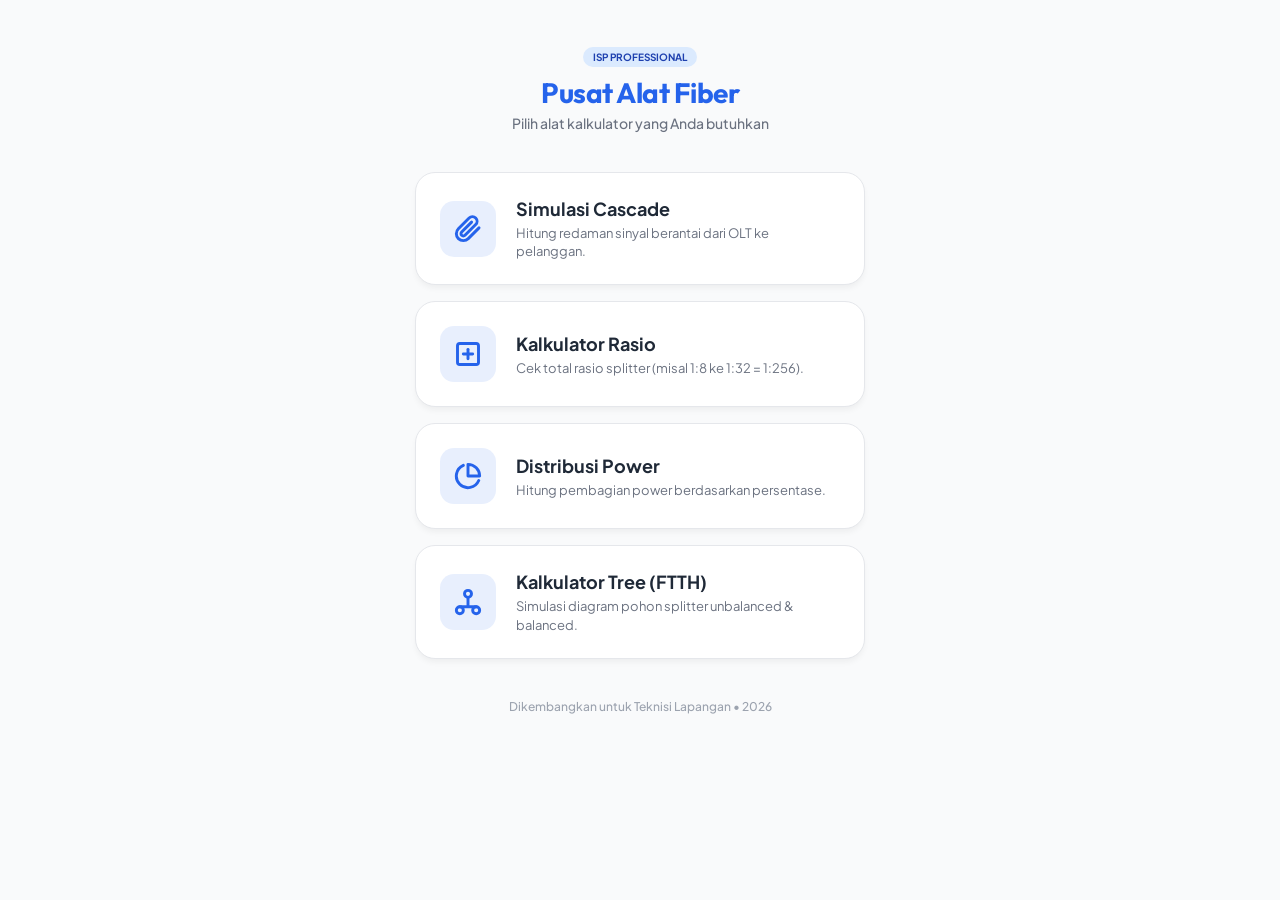
==== commit 7881d129: "Add Fiber Tree Calculator with zoom/pan and clean up hub page" ====
--- a/index.html
+++ b/index.html
@@ -108,10 +108,20 @@
                     <p>Hitung pembagian power berdasarkan persentase.</p>
                 </div>
             </a>
+
+            <a href="kalkulator new/index.html" class="tool-card">
+                <div class="icon-box">
+                    <svg viewBox="0 0 24 24" width="28" height="28" fill="none" stroke="currentColor" stroke-width="2.5" stroke-linecap="round" stroke-linejoin="round"><circle cx="12" cy="5" r="3"></circle><circle cx="5" cy="19" r="3"></circle><circle cx="19" cy="19" r="3"></circle><path d="M12 8v8M12 16H5M12 16h7"></path></svg>
+                </div>
+                <div class="tool-info">
+                    <h2>Kalkulator Tree (FTTH)</h2>
+                    <p>Simulasi diagram pohon splitter unbalanced & balanced.</p>
+                </div>
+            </a>
         </div>
 
         <footer>
-            Dikembangkan untuk Teknisi Lapangan • 2026
+            Dikembangkan untuk Teknisi Lapangan &bull; 2026
         </footer>
     </div>
 </body>
